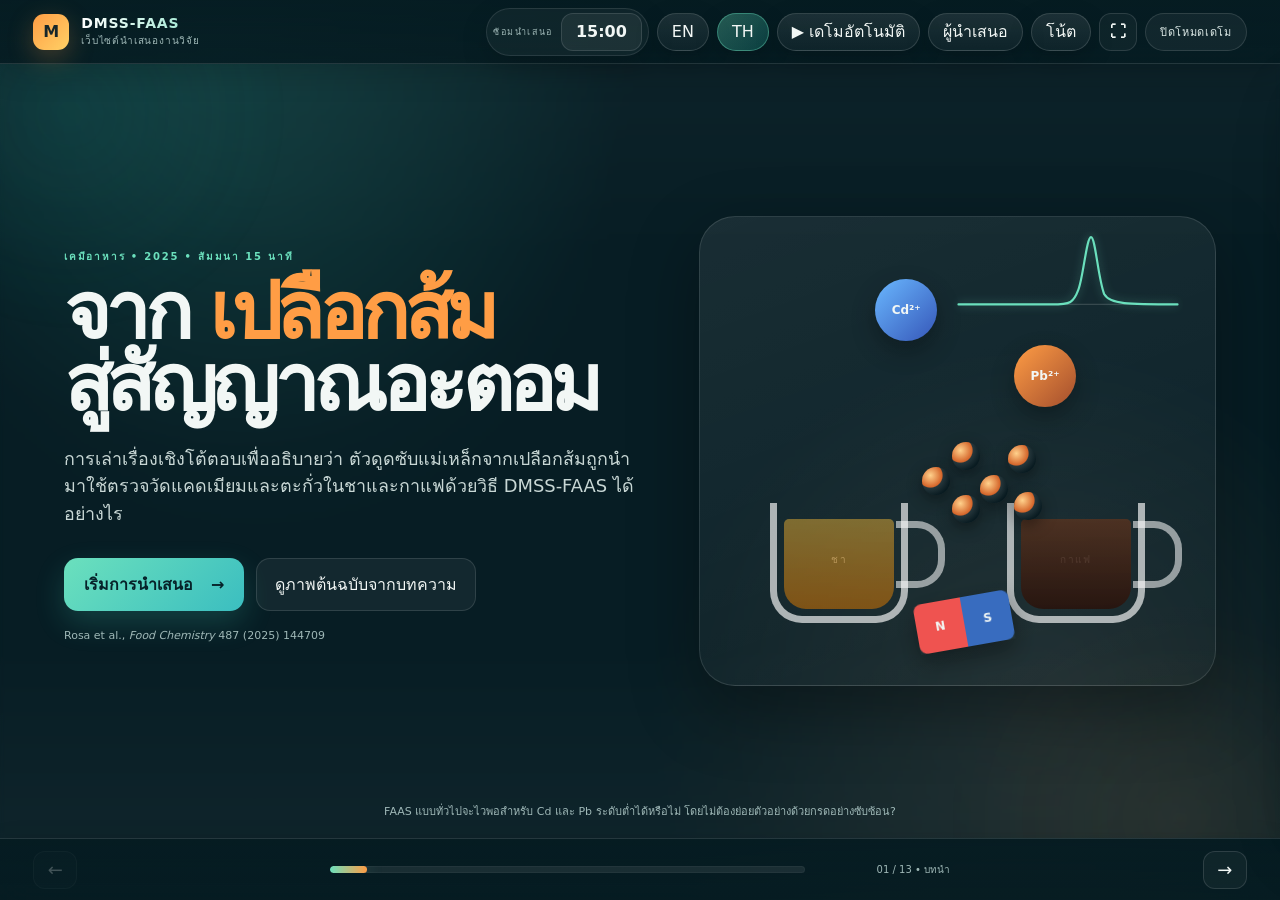
==== index_th.html @ d61e455d "Add files via upload" ====
<!DOCTYPE html>

<html lang="th">
<head>
<meta charset="utf-8"/>
<meta content="width=device-width, initial-scale=1, viewport-fit=cover" name="viewport"/>
<meta content="#071d24" name="theme-color"/>
<meta content="เว็บไซต์นำเสนองานวิจัยแบบ interactive สองภาษา เกี่ยวกับการวิเคราะห์แคดเมียมและตะกั่วในชาและกาแฟด้วย DMSS-FAAS" name="description"/>
<title>DMSS-FAAS เรื่องเล่างานวิจัยแบบ Interactive v1.2.0</title>
<link href="manifest.webmanifest" rel="manifest"/>
<link href="assets/icon.svg" rel="icon" type="image/svg+xml"/>
<link href="styles.css" rel="stylesheet"/>
</head>
<body>
<div aria-live="polite" class="app" id="app">
<header class="topbar">
<div aria-label="เว็บไซต์นำเสนองานวิจัย DMSS-FAAS" class="brand">
<span class="brand-mark">M</span>
<div>
<strong>DMSS-FAAS</strong>
<small>เว็บไซต์นำเสนองานวิจัย</small>
</div>
</div>
<div class="top-actions">
<div class="timer-wrap hero-timer" title="ตัวจับเวลาซ้อมนำเสนอ 15 นาที">
<span class="timer-label" id="timerLabel">REHEARSAL</span>
<button aria-label="Start or pause timer" class="timer" id="timerButton" type="button">15:00</button>
</div>
<div class="control-cluster lang-switch" role="group" aria-label="Language switch">
<a aria-label="Switch to English" class="chip-button" href="index.html" id="langEnLink">EN</a>
<a aria-label="Switch to Thai" class="chip-button is-active" href="index_th.html" id="langThLink">TH</a>
</div>
<div class="control-cluster utility-switch" role="group" aria-label="Presentation utilities">
<button aria-label="Toggle demo mode" class="chip-button" id="autoplayButton" title="Auto-play demo mode (D)" type="button">▶ Demo</button>
<button aria-label="Open presenter mode" class="chip-button" id="presenterButton" title="Presenter mode (P)" type="button">Presenter</button>
<button aria-label="Open quick notes" class="chip-button" id="notesButton" title="Quick notes (N)" type="button">Notes</button>
<button aria-label="Enter fullscreen" class="icon-button" id="fullscreenButton" title="Fullscreen (F)" type="button">⛶</button>
</div>
<div class="demo-indicator" hidden="" id="demoIndicator">Demo mode off</div>
</div>
</header>
<main class="stage" id="stage">
<section class="scene is-active scene-opening" data-notes="เปิดด้วยคำถามง่าย ๆ ว่า ชาและกาแฟที่ดื่มทุกวันอาจมีโลหะหนักในระดับต่ำหรือไม่ จากนั้นบอกว่างานนี้ไม่ได้สร้างเครื่องมือใหม่ทั้งเครื่อง แต่ปรับวิธีเตรียมและนำตัวอย่างเข้าสู่ FAAS ให้มีประสิทธิภาพขึ้น" data-time="40" data-title="บทนำ">
<div class="ambient-orb orb-a"></div><div class="ambient-orb orb-b"></div>
<div class="hero-grid">
<div class="hero-copy reveal">
<span class="eyebrow">เคมีอาหาร • 2025 • สัมมนา 15 นาที</span>
<h1>จาก <em>เปลือกส้ม</em><br/>สู่สัญญาณอะตอม</h1>
<p class="lead">การเล่าเรื่องเชิงโต้ตอบเพื่ออธิบายว่า ตัวดูดซับแม่เหล็กจากเปลือกส้มถูกนำมาใช้ตรวจวัดแคดเมียมและตะกั่วในชาและกาแฟด้วยวิธี DMSS-FAAS ได้อย่างไร</p>
<div class="hero-actions">
<button class="primary-button" data-next="" type="button">เริ่มการนำเสนอ <span>→</span></button>
<button class="ghost-button" data-open="paper" type="button">ดูภาพต้นฉบับจากบทความ</button>
</div>
<p class="source-line">Rosa et al., <i>Food Chemistry</i> 487 (2025) 144709</p>
</div>
<div aria-label="Animated tea, coffee, metal ions and magnetic sorbent illustration" class="hero-visual reveal delay-1">
<div class="cup tea-cup"><span>ชา</span><i></i></div>
<div class="cup coffee-cup"><span>กาแฟ</span><i></i></div>
<div class="metal-ion cd-ion">Cd²⁺</div>
<div class="metal-ion pb-ion">Pb²⁺</div>
<div class="magnetic-cluster">
<span></span><span></span><span></span><span></span><span></span><span></span>
</div>
<div class="magnet-mini"><b>N</b><b>S</b></div>
<svg aria-hidden="true" class="signal-line" viewbox="0 0 420 180">
<path class="signal-base" d="M10 145 C80 145,120 145,180 145 S250 145,410 145"></path>
<path class="signal-peak" d="M10 145 C80 145,120 145,180 145 C215 145,220 142,229 118 C238 94,244 22,252 22 C260 22,265 98,276 126 C286 145,320 145,410 145"></path>
</svg>
</div>
</div>
<div class="opening-question">FAAS แบบทั่วไปจะไวพอสำหรับ Cd และ Pb ระดับต่ำได้หรือไม่ โดยไม่ต้องย่อยตัวอย่างด้วยกรดอย่างซับซ้อน?</div>
</section>
<section class="scene" data-notes="เน้นว่านี่เป็นทั้งงานพัฒนาวิธีและงานพิสูจน์ความใช้ได้ เป้าหมายไม่ใช่แค่ให้เกิดสัญญาณ แต่ต้องวัดได้ต่ำกว่าเกณฑ์ ควบคุมความแม่นยำ ความเที่ยง และผลกระทบจากเมทริกซ์" data-time="55" data-title="เป้าหมาย">
<div class="section-heading">
<span class="section-number">01</span>
<div><span class="eyebrow">RESEARCH เป้าหมาย</span><h2>งานวิจัยนี้ต้องการพิสูจน์อะไร?</h2></div>
</div>
<div class="goal-layout">
<article class="goal-card main-goal reveal">
<div class="card-icon target-icon">◎</div>
<span class="card-kicker">PRIMARY OBJECTIVE</span>
<h3>พัฒนาและตรวจสอบวิธีวิเคราะห์ Cd และ Pb ในชาและกาแฟด้วย FAAS ที่เป็นมิตรต่อสิ่งแวดล้อมมากขึ้น</h3>
<p>ผงเปลือกส้มแม่เหล็ก (M-OPP) ต้องสามารถจับโลหะ แยกด้วยแม่เหล็ก และพา analyte เข้าสู่เปลวไฟ FAAS ได้โดยตรง</p>
</article>
<div class="goal-stack reveal delay-1">
<article class="goal-card compact"><b>1</b><span>สังเคราะห์และยืนยันสมบัติของ M-OPP</span></article>
<article class="goal-card compact"><b>2</b><span>หาสภาวะการสกัดที่เหมาะสม</span></article>
<article class="goal-card compact"><b>3</b><span>สร้างแบบจำลอง kinetics และความจุการดูดซับ</span></article>
<article class="goal-card compact"><b>4</b><span>ตรวจสอบ linearity, LOD, LOQ, precision และ accuracy</span></article>
<article class="goal-card compact"><b>5</b><span>นำวิธีไปใช้กับเครื่องดื่มเชิงพาณิชย์</span></article>
</div>
</div>
<div class="regulatory-strip reveal delay-2">
<div><span>ANALYTICAL TARGET</span><strong>วัดให้ได้ต่ำกว่าเกณฑ์สูงสุดที่ยอมรับได้</strong></div>
<div class="threshold"><span>Cd</span><b>20</b><small>µg L⁻¹</small></div>
<div class="threshold"><span>Pb</span><b>50</b><small>µg L⁻¹</small></div>
</div>
</section>
<section class="scene" data-notes="เปรียบเทียบแก่นของวิธีเดิมและวิธีใหม่ วิธีเดิมมักย่อยตัวอย่าง ใช้กรดและพ่นสารละลายผ่าน nebulizer โดยมีเพียงบางส่วนเข้าสู่ atomizer ส่วน DMSS-FAAS สกัดโลหะบนอนุภาคแล้วนำอนุภาคเข้าสู่เปลวไฟโดยตรง" data-time="75" data-title="วิธีเดิมกับวิธีใหม่">
<div class="section-heading">
<span class="section-number">02</span>
<div><span class="eyebrow">วิธีการ ความแตกต่าง</span><h2>วิธีนี้ต่างจาก FAAS แบบเดิมอย่างไร?</h2></div>
</div>
<div aria-label="Compare methods" class="comparison-switch" role="tablist">
<button class="compare-tab is-selected" data-method="conventional" type="button">FAAS แบบเดิม</button>
<button class="compare-tab" data-method="dmss" type="button">DMSS-FAAS</button>
</div>
<div class="method-comparison reveal">
<article class="method-panel conventional is-visible" data-method-panel="conventional">
<div class="method-title"><span class="method-badge">กระบวนการเดิม</span><h3>ย่อยตัวอย่าง → พ่นฝอย → ทำให้เป็นอะตอม</h3></div>
<div class="conventional-visual">
<div class="acid-bottle">HNO₃</div>
<div class="heat-vessel"><div class="liquid"></div><span>mineralization</span></div>
<div class="arrow-flow">→</div>
<div class="nebulizer"><div class="spray"></div><span>nebulizer</span></div>
<div class="arrow-flow">→</div>
<div class="atomizer-box"><div class="tiny-particles"></div><b>~10%</b><span>reaches atomizer</span></div>
</div>
<div class="method-points"><span>ใช้กรดเข้มข้น / สารออกซิไดซ์</span><span>ใช้เวลาและความร้อน</span><span>ประสิทธิภาพการส่งตัวอย่างต่ำ</span></div>
</article>
<article class="method-panel dmss" data-method-panel="dmss">
<div class="method-title"><span class="method-badge">กระบวนการที่เสนอ</span><h3>จับโลหะ → รวบรวมด้วยแม่เหล็ก → เผาเข้าสู่เปลวไฟโดยตรง</h3></div>
<div class="dmss-mini-flow">
<div class="mini-step"><i class="tube-icon"></i><span>Cd/Pb ถูกจับบน M-OPP</span></div><b>→</b>
<div class="mini-step"><i class="magnet-icon"></i><span>แยกด้วยแม่เหล็ก</span></div><b>→</b>
<div class="mini-step"><i class="probe-icon"></i><span>probe เก็บอนุภาค</span></div><b>→</b>
<div class="mini-step"><i class="flame-icon"></i><span>นำเข้าสู่เปลวไฟโดยตรง</span></div>
</div>
<div class="transport-meter"><span>analyte ที่สกัดได้ถูกส่งเข้าสู่โซน atomization</span><div><i style="width:100%"></i></div><strong>ประสิทธิภาพการส่งผ่านสูง</strong></div>
<div class="method-points positive"><span>ไม่ต้องย่อยด้วยกรดแบบซับซ้อน</span><span>เกิดการ preconcentration</span><span>สัญญาณ transient แรงขึ้น</span></div>
</article>
</div>
<div class="difference-verdict"><b>นวัตกรรมหลัก:</b> ตัว sorbent ไม่ได้เป็นเพียงตัวสกัด แต่กลายเป็นตัวพาตัวอย่างเข้าสู่เปลวไฟด้วย</div>
</section>
<section class="scene" data-notes="สาธิตขั้นตอนตาม รูปที่ 1 ทีละขั้น 30 mL ตัวอย่าง + M-OPP 3 mg เขย่า 25 นาที แยกด้วยแม่เหล็ก 10 วินาที เก็บด้วย probe และนำเข้าเปลวไฟ สัญญาณเป็น transient peak ประมาณ 16 วินาที" data-time="115" data-title="การทดลองจำลอง">
<div class="section-heading">
<span class="section-number">03</span>
<div><span class="eyebrow">INTERACTIVE วิธีการ</span><h2>ทดลองจำลองขั้นตอน DMSS-FAAS</h2></div>
<button class="small-button" id="resetExperiment" type="button">รีเซ็ต</button>
</div>
<div class="experiment-layout">
<div class="experiment-stage reveal">
<div class="lab-bench">
<div class="sample-tube" id="sampleTube">
<div class="tube-liquid"></div>
<div aria-hidden="true" class="particles" id="particles"></div>
<span class="tube-label">ตัวอย่าง 30 mL</span>
</div>
<div class="external-magnet" id="externalMagnet"><b>N</b><b>S</b></div>
<div class="magnetic-probe" id="magneticProbe"><span></span><i></i></div>
<div class="faas-unit">
<div class="burner-flame" id="flame"></div>
<div class="burner"></div>
<div class="beam"></div>
<span>FAAS</span>
</div>
<div class="signal-monitor">
<svg aria-label="Transient absorbance signal" viewbox="0 0 300 130">
<path class="axis" d="M12 110 H288 M22 10 V112"></path>
<path class="experiment-signal" d="M22 105 C80 105 120 105 160 105 C190 105 220 105 280 105" id="experimentSignal"></path>
</svg>
<span id="signalCaption">รอการเติมตัวดูดซับ</span>
</div>
</div>
<div class="experiment-status">
<span id="experimentStep">Step 1 of 5</span>
<strong id="experimentInstruction">Add 3 mg of M-OPP to the sample.</strong>
<div class="experiment-progress"><i id="experimentProgress"></i></div>
</div>
</div>
<aside class="experiment-controls reveal delay-1">
<div class="metal-select">
<button class="metal-button is-active" data-metal="Cd" type="button">Cd <small>pH 7.0</small></button>
<button class="metal-button" data-metal="Pb" type="button">Pb <small>pH 4.0</small></button>
</div>
<ol class="protocol-list">
<li class="is-current"><button data-exp-step="0" type="button"><b>01</b><span>เติม M-OPP 3 mg</span></button></li>
<li><button data-exp-step="1" type="button"><b>02</b><span>เขย่า 25 นาที ที่ 1000 rpm</span></button></li>
<li><button data-exp-step="2" type="button"><b>03</b><span>แยกด้วยแม่เหล็ก 10 วินาที</span></button></li>
<li><button data-exp-step="3" type="button"><b>04</b><span>เก็บด้วย magnetic probe</span></button></li>
<li><button data-exp-step="4" type="button"><b>05</b><span>ใส่เข้าเปลวไฟและอ่าน peak</span></button></li>
</ol>
<button class="primary-button full" id="runExperiment" type="button">Run next step <span>→</span></button>
<button class="text-button" data-open="paper" type="button">เทียบกับรูปที่ 1 ในบทความ</button>
</aside>
</div>
</section>
<section class="scene" data-notes="อธิบายว่าทำไมเชื่อว่าวัสดุ M-OPP ถูกสร้างสำเร็จและเหมาะกับการจับโลหะ FTIR แสดง Fe-O และหมู่ฟังก์ชัน zeta potential เป็นลบเหนือ pH 3 ภาพ TEM/SEM และพื้นที่ผิวสนับสนุนลักษณะทางกายภาพ" data-time="80" data-title="หลักฐานของวัสดุ">
<div class="section-heading">
<span class="section-number">04</span>
<div><span class="eyebrow">วัสดุและหลักฐาน</span><h2>สร้างและยืนยันวัสดุเปลือกส้มแม่เหล็กอย่างไร?</h2></div>
</div>
<div class="sorbent-layout">
<div class="synthesis-flow reveal">
<button class="synthesis-step is-active" data-synthesis="wash" type="button"><i>01</i><b>ล้างและอบแห้ง</b><span>เปลือกส้ม, 60 °C</span></button>
<button class="synthesis-step" data-synthesis="grind" type="button"><i>02</i><b>บดและร่อน</b><span>&lt;106 µm</span></button>
<button class="synthesis-step" data-synthesis="magnetize" type="button"><i>03</i><b>เติม Fe₃O₄</b><span>co-precipitation</span></button>
<button class="synthesis-step" data-synthesis="separate" type="button"><i>04</i><b>กู้คืนด้วยแม่เหล็ก</b><span>ล้าง อบ และร่อน</span></button>
<div class="synthesis-visual state-wash" id="synthesisVisual">
<div class="orange-peel-shape"></div>
<div class="powder-cloud"></div>
<div class="iron-dots"></div>
<div class="synthesis-magnet"><b>N</b><b>S</b></div>
</div>
</div>
<div class="evidence-grid reveal delay-1">
<article class="evidence-card"><span>ทางเคมี</span><b>FTIR</b><p>แถบ Fe–O ใกล้ 580 cm⁻¹ สนับสนุนการมี magnetite และหมู่ carboxyl / hydroxyl เป็นตำแหน่งยึดจับโลหะ</p></article>
<article class="evidence-card"><span>ประจุพื้นผิว</span><b>Zeta potential</b><p>เมื่อ pH สูงกว่า 3 พื้นผิวมีประจุลบ ซึ่งเอื้อต่อการยึดเหนี่ยวกับ Cd²⁺ และ Pb²⁺</p></article>
<article class="evidence-card"><span>สัณฐานวิทยา</span><b>TEM / SEM</b><p>อนุภาคมีการรวมตัว ผิวไม่สม่ำเสมอ และมีความขรุขระมากขึ้น ซึ่งสนับสนุนการเกิดตำแหน่งดูดซับ</p></article>
<article class="evidence-card metrics"><span>ทางกายภาพ</span><div><b>41.637</b><small>m² g⁻¹ surface area</small></div><div><b>27.20 ± 1.63</b><small>µm average particle size</small></div></article>
</div>
</div>
<div class="evidence-actions"><button class="ghost-button" data-open="characterization" type="button">เปิดรูปที่ 2 การยืนยันสมบัติ</button><button class="ghost-button" data-open="microscopy" type="button">เปิดรูปที่ 3 ภาพจุลทรรศน์</button></div>
</section>
<section class="scene" data-notes="เลื่อนค่าตัวแปรเพื่อแสดงว่าแบบจำลอง DOE ทำนาย absorbance สูงขึ้นเมื่อใช้ระดับสูงของตัวแปรในช่วงที่ศึกษา ค่าที่ใช้จริงคือ 30 mL, 3 mg, 25 นาที อธิบายว่านี่เป็นผลภายในขอบเขตแบบ factorial ไม่ใช่การทำนายนอกช่วง" data-time="70" data-title="การหาสภาวะเหมาะสม">
<div class="section-heading">
<span class="section-number">05</span>
<div><span class="eyebrow">การออกแบบการทดลอง</span><h2>ทำไมจึงเลือก 30 mL, 3 mg และ 25 นาที?</h2></div>
</div>
<div class="optimization-layout">
<div class="optimizer reveal">
<div class="optimizer-toolbar">
<label>เมทริกซ์<select id="matrixSelect"><option value="tea">ชา</option><option value="coffee">กาแฟ</option></select></label>
<label>โลหะ<select id="optimizerMetal"><option value="Cd">Cd</option><option value="Pb">Pb</option></select></label>
</div>
<label class="range-row"><span>ปริมาตรตัวอย่าง <b id="volumeValue">30 mL</b></span><input id="volumeRange" max="30" min="5" step="1" type="range" value="30"/></label>
<label class="range-row"><span>มวล M-OPP <b id="massValue">3.0 mg</b></span><input id="massRange" max="3" min="0.5" step="0.1" type="range" value="3"/></label>
<label class="range-row"><span>เวลาในการสัมผัส <b id="timeValue">25 min</b></span><input id="timeRange" max="25" min="3" step="1" type="range" value="25"/></label>
<button class="primary-button full" id="setOptimum" type="button">ตั้งค่าสภาวะเหมาะสม</button>
<p class="model-note">การแสดงผลเชิงแบบจำลองจากสมการ factorial regression ของบทความ ภายในช่วงตัวแปรที่ศึกษา</p>
</div>
<div class="response-card reveal delay-1">
<span>ค่าดูดกลืนที่คาดการณ์</span>
<strong id="predictedAbsorbance">1.290</strong>
<div class="response-gauge"><i id="responseGauge"></i></div>
<div class="optimization-verdict" id="optimizationVerdict">Optimized region reached</div>
<div class="doe-proof"><div><b>2³ factorial</b><span>คัดกรอง volume, time และ mass</span></div><div><b>Doehlert</b><span>ปรับละเอียด volume และ time</span></div><div><b>R² 0.911–0.977</b><span>แบบจำลองถดถอยที่ลดรูปแล้ว</span></div></div>
</div>
</div>
</section>
<section class="scene" data-notes="แยก kinetics กับ isotherm ให้ชัด kinetics บอกความเร็วและรูปแบบการดูดซับ ส่วน qmax คือความจุสูงสุดของวัสดุ ไม่ใช่ความเข้มข้นในเครื่องดื่ม Pb จับได้มากกว่า Cd อย่างชัดเจน" data-time="65" data-title="การดูดซับ">
<div class="section-heading">
<span class="section-number">06</span>
<div><span class="eyebrow">กลไก</span><h2>Cd และ Pb มีพฤติกรรมอย่างไรบน M-OPP?</h2></div>
</div>
<div class="adsorption-toggle"><button class="adsorb-button is-active" data-adsorb="Cd" type="button">แคดเมียม</button><button class="adsorb-button" data-adsorb="Pb" type="button">ตะกั่ว</button></div>
<div class="adsorption-layout">
<div class="adsorption-animation reveal">
<div class="surface-label">พื้นผิว M-OPP: –COO⁻ / –OH</div>
<div class="sorbent-surface"><span></span><span></span><span></span><span></span><span></span><span></span></div>
<div class="adsorb-ions cd-mode" id="adsorbIons"><i>Cd²⁺</i><i>Cd²⁺</i><i>Cd²⁺</i><i>Cd²⁺</i><i>Cd²⁺</i></div>
</div>
<div class="kinetics-card reveal delay-1">
<span>แบบจำลอง kinetics</span><strong id="kineticModel">Avrami fractional-order</strong>
<svg aria-label="Adsorption kinetics curve" viewbox="0 0 420 210"><path class="axis" d="M45 175 H400 M45 20 V175"></path><path class="curve-line" d="M45 175 C70 80 105 48 160 36 C230 24 310 23 390 23" id="kineticCurve"></path><text x="52" y="18">qₜ</text><text x="385" y="198">t</text></svg>
<div><b id="kineticQe">0.18 mg g⁻¹</b><span>ความจุสมดุลจากแบบจำลอง kinetics</span></div>
</div>
<div class="capacity-card reveal delay-2">
<span>แบบจำลอง isotherm</span><strong id="isothermModel">Toth</strong>
<div class="capacity-orbit"><b id="qmaxValue">0.510</b><small>mg g⁻¹ q<sub>max</sub></small></div>
<p id="adsorbInterpretation">Cd showed lower capacity and behavior consistent with heterogeneous adsorption sites.</p>
</div>
</div>
<div class="scientific-warning">ค่า q<sub>e</sub> และ q<sub>max</sub> บอกความสามารถของ sorbent ในการดูดซับ ไม่ใช่ระดับการปนเปื้อนในเครื่องดื่ม</div>
</section>
<section class="scene" data-notes="อธิบายว่าคำว่า sensitivity gain หมายถึงความชันของ calibration curve สูงขึ้น ไม่ใช่ accuracy สูงขึ้น 106 เท่า Pb ได้ผลเด่นที่สุด ขณะที่ coffee gain ต่ำกว่าน้ำและชาเนื่องจากเมทริกซ์ซับซ้อนกว่า" data-time="70" data-title="สมรรถนะ">
<div class="section-heading">
<span class="section-number">07</span>
<div><span class="eyebrow">ผลลัพธ์ + EFFICIENCY</span><h2>สมรรถนะดีขึ้นมากแค่ไหน?</h2></div>
</div>
<div class="performance-layout">
<div class="sensitivity-card reveal">
<div class="card-header"><div><span>การเพิ่มขึ้นของความไว</span><h3>ความชันของ calibration เทียบกับ FAAS แบบเดิม</h3></div><div class="mini-toggle"><button class="gain-button is-active" data-gain="Cd" type="button">Cd</button><button class="gain-button" data-gain="Pb" type="button">Pb</button></div></div>
<div aria-label="Sensitivity gain bar chart" class="bar-chart" id="gainChart"></div>
<p><b>ข้อสำคัญ:</b> ค่าเพิ่มขึ้น 106.66× หมายถึงความชันของกราฟ calibration มากขึ้น ไม่ได้หมายถึง accuracy ดีขึ้น 106.66 เท่า</p>
</div>
<div class="efficiency-grid reveal delay-1">
<article><span class="eff-icon">◷</span><b>25 min</b><small>การสกัดแบบ d-SPE</small></article>
<article><span class="eff-icon">⌁</span><b>~16 s</b><small>การอ่านสัญญาณ transient ของ FAAS</small></article>
<article><span class="eff-icon">♻</span><b>Low reagent burden</b><small>หลีกเลี่ยงการใช้กรดปริมาณมาก</small></article>
<article><span class="eff-icon">◉</span><b>3 mg</b><small>M-OPP ต่อการวิเคราะห์หนึ่งครั้ง</small></article>
</div>
</div>
<div class="performance-verdict"><span>ภาพรวม</span><strong>มีประสิทธิภาพสูงตามวัตถุประสงค์</strong><small>ภายในเมทริกซ์และสภาวะห้องปฏิบัติการที่ศึกษา</small></div>
</section>
<section class="scene" data-notes="ตอบคำถามความน่าเชื่อถือเป็นชั้นหลักฐาน ไม่ใช่บอกแค่ว่า r สูง มีหลักฐานวัสดุ สถิติ วิธีวิเคราะห์ และตัวอย่างจริง แต่ความพร้อมใช้เป็นมาตรฐานยังปานกลาง เพราะยังทำในห้องเดียวและ probe ใส่ด้วยมือ" data-time="90" data-title="ความน่าเชื่อถือ">
<div class="section-heading">
<span class="section-number">08</span>
<div><span class="eyebrow">VALIDATION + ความน่าเชื่อถือ</span><h2>ผลลัพธ์น่าเชื่อถือมากน้อยแค่ไหน และพิสูจน์อย่างไร?</h2></div>
</div>
<div class="reliability-layout">
<div class="validation-dashboard reveal">
<article><span>Linearity</span><b>r = 0.991–0.999</b><i class="status good">PASS</i></article>
<article><span>Cd LOD</span><b>3.24–6.49 µg L⁻¹</b><i class="status good">ต่ำกว่า MRL</i></article>
<article><span>Pb LOD</span><b>1.56–5.99 µg L⁻¹</b><i class="status good">BELOW MRL</i></article>
<article><span>LOQ</span><b>5–10 µg L⁻¹</b><i class="status good">เหมาะกับเป้าหมาย</i></article>
<article><span>Precision</span><b>RSD &lt; 20%</b><i class="status good">ยอมรับได้</i></article>
<article><span>Blank SD</span><b>&lt; 0.005</b><i class="status good">สัญญาณรบกวนต่ำ</i></article>
</div>
<div class="evidence-ladder reveal delay-1">
<h3>ชั้นของหลักฐาน</h3>
<ol>
<li><b>หลักฐานด้านวัสดุ</b><span>FTIR, TGA/DTG, zeta potential, TEM/SEM และพื้นที่ผิว</span></li>
<li><b>หลักฐานด้านสถิติ</b><span>DOE, ANOVA, สมมติฐานของ residual และเกณฑ์เลือกแบบจำลอง</span></li>
<li><b>หลักฐานด้านการวิเคราะห์</b><span>matrix-matched calibration, LOD/LOQ, RSD, RE และ blank</span></li>
<li><b>หลักฐานจากการใช้งานจริง</b><span>ตัวอย่างชาและกาแฟเชิงพาณิชย์ พร้อมข้อมูลดิบเสริม</span></li>
</ol>
</div>
<div class="credibility-card reveal delay-2">
<span>ข้อวิจารณ์เชิงวิชาการ</span>
<div class="credibility-ring"><b>แข็งแรง</b><small>หลักฐานภายในห้องปฏิบัติการ</small></div>
<p>ผลลัพธ์เชื่อถือได้สำหรับวิธี เมทริกซ์ และห้องปฏิบัติการที่ทดสอบ แต่ยังไม่อาจสรุปว่าเป็นวิธีมาตรฐานสากลได้</p>
<div class="limits-mini"><span>ยังใส่ probe ด้วยมือ</span><span>ทำในงานวิจัยเพียงแห่งเดียว</span><span>ยังไม่มีการยืนยันหลายห้องปฏิบัติการ</span><span>ยังไม่มี CRM / การยืนยันอิสระที่ชัดเจน</span></div>
</div>
</div>
</section>
<section class="scene" data-notes="แยก detected กับ quantified Cd ไม่พบเหนือ LOD ส่วน Pb พบเหนือ LOD 8 ตัวอย่าง และวัดเชิงปริมาณได้ 5 ตัวอย่าง ทุกค่าต่ำกว่า 50 ไมโครกรัมต่อลิตร ย้ำว่า not detected ไม่เท่ากับศูนย์" data-time="70" data-title="ตัวอย่างจริง">
<div class="section-heading">
<span class="section-number">09</span>
<div><span class="eyebrow">ผลการทดสอบตัวอย่างจริง</span><h2>เกิดอะไรขึ้นเมื่อทดสอบกับตัวอย่างชาและกาแฟจริง?</h2></div>
</div>
<div class="sample-summary reveal">
<article><span>Cd</span><b>ไม่ตรวจพบ</b><small>ในการวิเคราะห์ตัวอย่างจริงที่รายงาน</small></article>
<article><span>Pb</span><b>ตรวจพบใน 8 ตัวอย่าง</b><small>ตัวอย่างที่สูงกว่า LOD</small></article>
<article><span>Pb</span><b>วัดเชิงปริมาณได้ 5 ตัวอย่าง</b><small>ตัวอย่างที่สูงกว่า LOQ</small></article>
<article><span>เทียบกับความปลอดภัย</span><b>ทุกค่าต่ำกว่า 50</b><small>µg L⁻¹ ซึ่งต่ำกว่า Pb MRL</small></article>
</div>
<div class="real-results-layout">
<div class="real-sample-chart reveal" id="realSampleChart"></div>
<div class="sample-inspector reveal delay-1">
<span>เลือกตัวอย่างที่วัดเชิงปริมาณได้</span>
<div class="sample-buttons" id="sampleButtons"></div>
<div class="selected-sample"><span id="selectedSampleType">Mint tea</span><strong id="selectedSampleValue">10.67</strong><small>µg L⁻¹ Pb</small><div class="mrl-line"><i id="sampleMrlFill"></i><b>MRL 50</b></div></div>
<p><b>“ไม่ตรวจพบ”</b> หมายถึงต่ำกว่าขีดจำกัดการตรวจพบของวิธี ไม่ได้แปลว่าเป็นศูนย์อย่างแท้จริง</p>
</div>
</div>
</section>
<section class="scene" data-notes="กำหนดขอบเขตให้ชัด งานนี้ใช้ชาหลายชนิดและกาแฟเชิงพาณิชย์จากตลาดท้องถิ่น เตรียมแบบชงน้ำร้อน ไม่ได้ครอบคลุมทุกประเทศ ทุกแบรนด์ หรือทุกชนิดอาหาร และมีความไม่สอดคล้องของจำนวนตัวอย่างกับช่วง Pb ระหว่างส่วนต่าง ๆ ของบทความ" data-time="60" data-title="ขอบเขตการทดลอง">
<div class="section-heading">
<span class="section-number">10</span>
<div><span class="eyebrow">ขอบเขตการทดลอง</span><h2>งานนี้ทดสอบอะไร และไม่ได้ทดสอบอะไร?</h2></div>
</div>
<div class="scope-layout">
<div class="scope-in reveal">
<h3>สิ่งที่อยู่ในงานวิจัย</h3>
<div class="matrix-chips"><span>Chamomile</span><span>Mate</span><span>Black tea</span><span>Fennel</span><span>Mint</span><span>Green tea</span><span>Hibiscus</span><span>Coffee</span></div>
<div class="prep-grid"><article><b>Tea</b><span>1 g / 200 mL water<br/>100 °C, 10 min, filtration</span></article><article><b>Coffee</b><span>10 g / 200 mL water<br/>100 °C, 10 min, filtration</span></article><article><b>Cd</b><span>pH 7.0</span></article><article><b>Pb</b><span>pH 4.0</span></article></div>
</div>
<div class="scope-out reveal delay-1">
<h3>สิ่งที่อยู่นอกหลักฐาน</h3>
<ul><li>ไม่ใช่การสำรวจการปนเปื้อนชาและกาแฟทั่วโลก</li><li>ยังไม่ผ่านการตรวจสอบข้ามหลายห้องปฏิบัติการหรือหลายเครื่องมือ</li><li>ยังไม่สามารถถ่ายโอนไปใช้กับทุก food matrix ได้โดยอัตโนมัติ</li><li>การใช้งาน probe ด้วยมืออาจทำให้ขึ้นกับผู้ปฏิบัติ</li></ul>
<div class="reporting-note"><b>ข้อควรระวังในการรายงาน</b><span>บทความระบุว่าซื้อชา 33 ตัวอย่างและกาแฟ 10 ตัวอย่าง แต่ในผลการทดลองรายงานว่ามีการวิเคราะห์ตัวอย่างจริง 33 ตัวอย่าง และช่วงค่าของ Pb ก็ยังไม่สอดคล้องกันระหว่าง abstract / conclusion กับ Table 4</span></div>
</div>
</div>
</section>
<section class="scene" data-notes="สรุปเป็นคำตอบสมดุล วิธีนี้มีความไวและเป็นมิตรขึ้น เหมาะกับการตรวจติดตามในเงื่อนไขที่ศึกษา แต่ยังไม่ควรเรียกว่าเป็นวิธีมาตรฐานสากล จบด้วยข้อเสนอให้ทำ automation, inter-lab validation และ independent confirmation" data-time="50" data-title="สรุปผล">
<div class="conclusion-grid">
<div class="conclusion-copy reveal">
<span class="eyebrow">ข้อสรุปสุดท้าย</span>
<h2>เป็นวิธีที่มีศักยภาพและเหมาะกับวัตถุประสงค์ แต่ยังไม่ใช่มาตรฐานสากล</h2>
<div class="answer-grid">
<article><span>เป้าหมาย</span><p>พัฒนาวิธี FAAS ที่ไวและเป็นมิตรต่อสิ่งแวดล้อมมากขึ้นสำหรับ Cd และ Pb ในชาและกาแฟ</p></article>
<article><span>วิธีการ</span><p>M-OPP จับโลหะ และ magnetic probe นำ sorbent เข้าสู่เปลวไฟโดยตรง</p></article>
<article><span>ความแตกต่าง</span><p>หลีกเลี่ยงการย่อยตัวอย่างที่ซับซ้อน และช่วยเพิ่มการส่งผ่าน analyte พร้อม preconcentration</p></article>
<article><span>ผลลัพธ์</span><p>LOQ ต่ำกว่าเกณฑ์กำกับดูแล ความไวเพิ่มขึ้นได้ถึง 106.66× และ Pb ที่วัดได้ยังต่ำกว่า MRL</p></article>
<article><span>ความน่าเชื่อถือ</span><p>มีหลักฐานด้านวัสดุ สถิติ การวิเคราะห์ และตัวอย่างจริงที่แข็งแรงภายในห้องปฏิบัติการเดียว</p></article>
<article><span>สิ่งที่ควรพิสูจน์ต่อ</span><p>ควรพัฒนา automation การยืนยันข้ามหลายห้องปฏิบัติการ และการยืนยันด้วย reference อิสระ</p></article>
</div>
</div>
<div class="verdict-visual reveal delay-1">
<div class="cycle-graphic">
<span class="cycle-item c1">Waste-derived<br/>M-OPP</span><span class="cycle-arrow a1">→</span>
<span class="cycle-item c2">Capture<br/>Cd / Pb</span><span class="cycle-arrow a2">→</span>
<span class="cycle-item c3">Direct<br/>FAAS signal</span><span class="cycle-arrow a3">→</span>
<span class="cycle-item c4">Food-safety<br/>monitoring</span>
<div class="cycle-core">DMSS<br/><b>FAAS</b></div>
</div>
<blockquote>“The strongest claim is not the lowest LOD ever; it is a practical balance of sensitivity, simplicity, cost and greener preparation.”</blockquote>
</div>
</div>
<button class="primary-button conclusion-next" data-next="" type="button">เปิดหน้าหลักฐานสำหรับถาม-ตอบ <span>→</span></button>
</section>
<section class="scene scene-qa" data-notes="หน้านี้ใช้ตอบคำถามหลังจบ ไม่รวมในเวลา 15 นาที กดหัวข้อเพื่อเปิดคำตอบสั้น ๆ และสามารถเปิดภาพต้นฉบับจากบทความได้" data-time="0" data-title="ถาม-ตอบ">
<div class="section-heading">
<span class="section-number">Q&amp;A</span>
<div><span class="eyebrow">หลักฐานสำรอง</span><h2>คำถามที่ผู้ฟังอาจถาม</h2></div>
</div>
<div class="qa-grid">
<details open=""><summary>ทำไมต้องใช้ 25 นาที ทั้งที่ adsorption อาจถึงสมดุลได้เร็วกว่านั้น?</summary><p>การศึกษา kinetics อธิบายการดูดซับในสารละลายมาตรฐานที่เรียบง่าย แต่การหาสภาวะเหมาะสมเชิงวิเคราะห์จริงพิจารณา matrix, volume, sorbent mass, signal และ reproducibility ร่วมกัน จึงเลือก 25 นาทีเป็นสภาวะทำงานที่เหมาะสม</p></details>
<details><summary>ทำไม Cd และ Pb จึงใช้ค่า pH ต่างกัน?</summary><p>การดูดซับขึ้นกับประจุพื้นผิวและสปีชีส์ของโลหะ โดยการทดลองคัดกรอง pH ให้การตอบสนองทางวิเคราะห์สูงสุดที่ pH 7 สำหรับ Cd และ pH 4 สำหรับ Pb ภายในช่วงที่ศึกษา</p></details>
<details><summary>ค่า 106.66× แปลว่าผลแม่นยำขึ้น 106.66 เท่าหรือไม่?</summary><p>ไม่ใช่ ค่านี้เป็นการเพิ่มขึ้นของ sensitivity ตามความชันของ calibration ส่วน accuracy และ precision ประเมินแยกด้วย relative error และ RSD</p></details>
<details><summary>ทำไมต้องใช้ matrix-matched calibration?</summary><p>น้ำ ชา และกาแฟให้พฤติกรรม calibration ต่างกันอย่างชัดเจน ดังนั้น matrix-matched calibration ช่วยลด bias จากองค์ประกอบของเครื่องดื่ม</p></details>
<details><summary>ข้อจำกัดเชิงปฏิบัติที่สำคัญที่สุดคืออะไร?</summary><p>การใส่ probe ด้วยมืออาจกระทบตำแหน่ง เวลา และการส่งผ่านอนุภาค ดังนั้น automation คือก้าวถัดไปที่ชัดเจนที่สุดเพื่อเพิ่ม reproducibility และการใช้งานประจำ</p></details>
<details><summary>วิธีนี้เรียกได้หรือยังว่าเป็นวิธีมาตรฐาน?</summary><p>ยังไม่ได้ แม้จะมีการตรวจสอบภายในห้องปฏิบัติการเดียวที่แข็งแรง แต่การจะเป็นมาตรฐานกว้างขวางต้องมีการศึกษาข้ามหลายห้องปฏิบัติการ การยืนยันอิสระ และระบบ automation ที่มั่นคง</p></details>
</div>
<div class="reference-footer">
<div><b>เอกสารอ้างอิงหลัก</b><span>Rosa, T. A. R. และคณะ (2025). Food Chemistry, 487, 144709.</span></div>
<div class="reference-actions"><button class="ghost-button" data-open="paper" type="button">Fig. 1</button><button class="ghost-button" data-open="characterization" type="button">รูปที่ 2</button><button class="ghost-button" data-open="microscopy" type="button">รูปที่ 3</button></div>
</div>
</section>
</main>
<footer class="controls">
<button aria-label="Previous scene" class="nav-button" id="prevButton" type="button">←</button>
<div class="scene-status">
<div class="progress-track"><i id="progressBar"></i></div>
<span id="sceneLabel">01 / 12 • บทนำ</span>
</div>
<button aria-label="Next scene" class="nav-button" id="nextButton" type="button">→</button>
</footer>
<aside aria-hidden="true" class="notes-panel" id="notesPanel">
<div class="notes-header"><div><span id="notesPanelLabel">QUICK NOTES</span><strong id="notesTitle">บทนำ</strong></div><button aria-label="Close notes" id="closeNotes" type="button">×</button></div>
<p id="notesText"></p>
<div class="notes-meta"><span id="sceneTimeLabel">Suggested scene time</span><b id="sceneTime">0:45</b></div>
<div class="keyboard-help"><b id="keyboardHelpLabel">Keyboard</b><span id="kbNav">← → / Space: navigate</span><span id="kbNotes">N: notes</span><span id="kbFull">F: fullscreen</span><span id="kbReset">R: reset timer</span><span id="kbDemo">D: demo mode</span><span id="kbPresenter">P: presenter mode</span></div>
</aside>
<aside aria-hidden="true" class="presenter-panel" id="presenterPanel">
<div class="presenter-header">
<div>
<span id="presenterEyebrow">PRESENTER MODE</span>
<strong id="presenterCurrentTitle">บทนำ</strong>
<small id="presenterCurrentIndex">Scene 1 of 12</small>
</div>
<div class="presenter-header-actions">
<button class="chip-button" id="presenterAutoplayButton" type="button">▶ Demo</button>
<button class="icon-button" id="closePresenter" type="button">×</button>
</div>
</div>
<div class="presenter-grid">
<section class="presenter-card spotlight-card">
<span id="presenterCurrentLabel">ฉากปัจจุบัน</span>
<h3 id="presenterAudienceTitle">บทนำ</h3>
<p id="presenterNotesText">Presenter notes will appear here.</p>
<div class="presenter-inline-stats">
<div><small id="presenterSuggestedLabel">Suggested time</small><b id="presenterSceneTime">0:40</b></div>
<div><small id="presenterCountdownLabel">Auto next in</small><b id="presenterCountdown">—</b></div>
<div><small id="presenterTimerLabel">Rehearsal timer</small><b id="presenterTimer">15:00</b></div>
</div>
<div class="presenter-inline-actions">
<button class="small-button" id="presenterPrev" type="button">← Prev</button>
<button class="small-button" id="presenterNext" type="button">Next →</button>
<button class="small-button" id="presenterRestartDemo" type="button">Restart demo</button>
</div>
</section>
<section class="presenter-card next-scene-card">
<span id="presenterNextLabel">Up next</span>
<h3 id="presenterNextTitle">เป้าหมาย</h3>
<p id="presenterNextHint">Prepare the transition to the next scene.</p>
<div class="presenter-mini-timeline" id="presenterMiniTimeline"></div>
</section>
<section class="presenter-card scene-list-card">
<div class="scene-list-head"><span id="sceneListLabel">Scene list</span><small id="sceneListHint">Jump directly to any scene</small></div>
<div class="presenter-scene-list" id="presenterSceneList"></div>
</section>
</div>
</aside>
<dialog class="source-dialog" id="sourceDialog">
<button aria-label="Close source figure" class="dialog-close" type="button">×</button>
<div class="dialog-copy"><span id="dialogEyebrow">SOURCE FIGURE</span><h3 id="dialogTitle">DMSS-FAAS workflow</h3><p id="dialogDescription">Figure reproduced from the uploaded research paper for classroom seminar use.</p></div>
<img alt="Source figure from the research paper" id="dialogImage" src="assets/workflow-paper.webp"/>
</dialog>
<div class="install-toast" hidden="" id="installToast"><span>This presentation can be installed and used offline.</span><button id="installButton" type="button">Install</button><button id="dismissInstall" type="button">×</button></div>
</div>
<script src="app.js"></script>
</body>
</html>
---- styles.css ----
:root{
  --bg:#071d24;--bg2:#0a2a31;--panel:#0e343c;--panel2:#123f48;--text:#f2f7f5;--muted:#9fb8b7;
  --mint:#6be0bd;--teal:#1fb4a6;--orange:#ff9d45;--gold:#ffd166;--red:#ff6b6b;--blue:#6ab8ff;
  --line:rgba(255,255,255,.12);--shadow:0 24px 70px rgba(0,0,0,.32);--radius:24px;
  --topbar-h:64px;--controls-h:62px;--vh:1vh;
}
*{box-sizing:border-box}html{margin:0;height:100%;overflow:hidden;-webkit-text-size-adjust:100%}body{margin:0;height:100%;overflow:hidden;background:var(--bg);color:var(--text);font-family:Inter,ui-sans-serif,system-ui,-apple-system,BlinkMacSystemFont,"Segoe UI",sans-serif;width:100%;min-width:320px}button,input,select{font:inherit;min-width:0}button{color:inherit}img,svg,canvas{max-width:100%;height:auto}.app{height:100%;min-height:calc(var(--vh,1vh)*100);display:grid;grid-template-rows:var(--topbar-h) 1fr var(--controls-h);background:radial-gradient(circle at 18% 5%,rgba(31,180,166,.14),transparent 30%),radial-gradient(circle at 80% 80%,rgba(255,157,69,.08),transparent 30%),var(--bg)}
.topbar,.controls{position:relative;z-index:30;display:flex;align-items:center;justify-content:space-between;gap:10px;padding:8px clamp(16px,2.6vw,44px);border-color:var(--line);background:rgba(5,24,30,.88);backdrop-filter:blur(18px)}.topbar{min-height:var(--topbar-h);border-bottom:1px solid var(--line)}.controls{min-height:var(--controls-h);border-top:1px solid var(--line)}
.brand{display:flex;align-items:center;gap:12px}.brand-mark{display:grid;place-items:center;width:36px;height:36px;border-radius:11px;background:linear-gradient(135deg,var(--orange),var(--gold));color:#17272a;font-weight:900;box-shadow:0 8px 26px rgba(255,157,69,.25)}.brand strong{display:block;letter-spacing:.06em;font-size:13px}.brand small{display:block;color:var(--muted);font-size:10px;margin-top:2px}.top-actions{display:flex;align-items:center;gap:8px;flex-wrap:wrap;justify-content:flex-end}.icon-button,.timer{border:1px solid var(--line);background:rgba(255,255,255,.04);height:38px;border-radius:12px;cursor:pointer}.icon-button{width:38px;font-weight:700}.icon-button:hover,.timer:hover{background:rgba(255,255,255,.09)}.timer-wrap{display:flex;align-items:center;gap:8px}.timer-label{font-size:9px;letter-spacing:.16em;color:var(--muted)}.timer{min-width:74px;padding:0 14px;font-variant-numeric:tabular-nums;font-weight:800}.timer.is-running{border-color:rgba(107,224,189,.5);color:var(--mint)}.timer.is-over{color:var(--red);border-color:rgba(255,107,107,.55)}
.stage{position:relative;overflow:hidden;min-height:0}.scene{position:absolute;inset:0;width:100%;padding:clamp(24px,3.2vw,54px) clamp(26px,5vw,84px);opacity:0;visibility:hidden;transform:translateX(35px) scale(.99);transition:opacity .42s ease,transform .42s ease,visibility .42s;overflow:hidden}.scene.is-active{opacity:1;visibility:visible;transform:none;z-index:2}.scene.is-leaving{transform:translateX(-35px) scale(.99)}
.section-heading{display:flex;align-items:flex-start;gap:18px;margin-bottom:clamp(18px,2vw,32px)}.section-number{display:grid;place-items:center;min-width:50px;height:50px;border:1px solid rgba(107,224,189,.38);border-radius:16px;color:var(--mint);font-weight:900;font-size:14px}.eyebrow{display:block;color:var(--mint);letter-spacing:.18em;font-size:10px;font-weight:800;margin-bottom:8px}.section-heading h2,.conclusion-copy h2{margin:0;font-size:clamp(28px,3.1vw,52px);line-height:1.02;letter-spacing:-.045em;max-width:1000px}.small-button{margin-left:auto;border:1px solid var(--line);background:rgba(255,255,255,.04);padding:9px 14px;border-radius:11px;cursor:pointer}.small-button:hover{background:rgba(255,255,255,.1)}
.reveal{animation:reveal .6s .05s both}.delay-1{animation-delay:.16s}.delay-2{animation-delay:.27s}@keyframes reveal{from{opacity:0;transform:translateY(14px)}to{opacity:1;transform:none}}
.primary-button,.ghost-button,.text-button{border:0;cursor:pointer;max-width:100%}.primary-button{display:inline-flex;align-items:center;justify-content:center;gap:18px;background:linear-gradient(135deg,var(--mint),#3bbec0);color:#062229;font-weight:900;padding:14px 20px;border-radius:14px;box-shadow:0 12px 30px rgba(66,208,184,.2)}.primary-button:hover{transform:translateY(-1px);filter:brightness(1.05)}.primary-button.full{width:100%}.ghost-button{background:rgba(255,255,255,.05);border:1px solid var(--line);padding:13px 18px;border-radius:14px}.ghost-button:hover{background:rgba(255,255,255,.1)}.text-button{background:none;color:var(--mint);padding:8px;text-decoration:underline;text-underline-offset:4px}
.scene-opening{display:grid;place-items:center}.ambient-orb{position:absolute;border-radius:50%;filter:blur(2px);opacity:.55}.orb-a{width:460px;height:460px;background:radial-gradient(circle,rgba(31,180,166,.18),transparent 68%);left:-160px;top:-180px}.orb-b{width:520px;height:520px;background:radial-gradient(circle,rgba(255,157,69,.12),transparent 65%);right:-160px;bottom:-240px}.hero-grid{width:min(1340px,100%);display:grid;grid-template-columns:1.05fr .95fr;gap:clamp(30px,5vw,80px);align-items:center}.hero-copy h1{font-size:clamp(48px,6.2vw,98px);line-height:.91;letter-spacing:-.07em;margin:12px 0 24px}.hero-copy h1 em{font-style:normal;color:var(--orange)}.lead{color:#c8d7d5;font-size:clamp(16px,1.4vw,22px);line-height:1.55;max-width:720px}.hero-actions{display:flex;gap:12px;flex-wrap:wrap;margin-top:30px}.source-line{font-size:11px;color:var(--muted);margin-top:18px}.hero-visual{position:relative;min-height:470px;border:1px solid var(--line);border-radius:36px;background:linear-gradient(160deg,rgba(255,255,255,.075),rgba(255,255,255,.018));box-shadow:var(--shadow);overflow:hidden}.cup{position:absolute;bottom:62px;width:138px;height:120px;border:7px solid rgba(255,255,255,.65);border-top:0;border-radius:0 0 32px 32px;display:grid;place-items:center;font-size:10px;letter-spacing:.15em;color:rgba(255,255,255,.72)}.cup:after{content:"";position:absolute;right:-44px;top:18px;width:42px;height:53px;border:7px solid rgba(255,255,255,.55);border-left:0;border-radius:0 28px 28px 0}.cup i{position:absolute;inset:7px;top:16px;border-radius:5px 5px 22px 22px}.tea-cup{left:70px}.tea-cup i{background:linear-gradient(rgba(212,163,52,.55),rgba(152,93,16,.8))}.coffee-cup{right:70px}.coffee-cup i{background:linear-gradient(rgba(89,51,31,.8),rgba(40,21,15,.96))}.metal-ion{position:absolute;width:62px;height:62px;border-radius:50%;display:grid;place-items:center;font-size:12px;font-weight:900;box-shadow:0 10px 24px rgba(0,0,0,.3);animation:float 3s ease-in-out infinite}.cd-ion{left:34%;top:62px;background:linear-gradient(135deg,var(--blue),#3556b8)}.pb-ion{right:27%;top:128px;background:linear-gradient(135deg,var(--orange),#a34e2d);animation-delay:-1.3s}@keyframes float{50%{transform:translateY(-12px)}}.magnetic-cluster{position:absolute;left:43%;top:210px;width:130px;height:100px}.magnetic-cluster span{position:absolute;width:28px;height:28px;border-radius:50%;background:radial-gradient(circle at 30% 30%,#ffd18c,#d5662b 42%,#25363b 46%,#091b21 75%);box-shadow:0 5px 15px rgba(0,0,0,.4)}.magnetic-cluster span:nth-child(1){left:0;top:40px}.magnetic-cluster span:nth-child(2){left:30px;top:15px}.magnetic-cluster span:nth-child(3){left:58px;top:48px}.magnetic-cluster span:nth-child(4){left:86px;top:18px}.magnetic-cluster span:nth-child(5){left:30px;top:68px}.magnetic-cluster span:nth-child(6){left:92px;top:65px}.magnet-mini{position:absolute;left:42%;bottom:38px;display:flex;transform:rotate(-10deg);box-shadow:0 10px 25px rgba(0,0,0,.35)}.magnet-mini b{display:grid;place-items:center;width:48px;height:50px;font-size:12px}.magnet-mini b:first-child{background:#ef5350;border-radius:8px 0 0 8px}.magnet-mini b:last-child{background:#386cbf;border-radius:0 8px 8px 0}.signal-line{position:absolute;right:32px;top:8px;width:230px}.signal-base{stroke:rgba(255,255,255,.15);fill:none;stroke-width:2}.signal-peak{stroke:var(--mint);fill:none;stroke-width:4;stroke-linecap:round;filter:drop-shadow(0 0 9px rgba(107,224,189,.4));stroke-dasharray:600;stroke-dashoffset:600;animation:draw 2.3s 1s forwards}@keyframes draw{to{stroke-dashoffset:0}}.opening-question{position:absolute;bottom:18px;left:50%;transform:translateX(-50%);font-size:11px;color:var(--muted);text-align:center;width:90%}
.goal-layout{display:grid;grid-template-columns:1.05fr .95fr;gap:22px;max-width:1280px}.goal-card{border:1px solid var(--line);background:linear-gradient(145deg,rgba(255,255,255,.065),rgba(255,255,255,.02));border-radius:var(--radius);box-shadow:0 14px 45px rgba(0,0,0,.13)}.main-goal{padding:34px;min-height:310px}.card-icon{width:58px;height:58px;border-radius:18px;display:grid;place-items:center;background:rgba(107,224,189,.12);color:var(--mint);font-size:35px}.card-kicker{display:block;margin:25px 0 10px;color:var(--mint);font-size:10px;letter-spacing:.16em;font-weight:800}.main-goal h3{font-size:clamp(24px,2.2vw,38px);line-height:1.12;margin:0 0 16px;letter-spacing:-.035em}.main-goal p{color:#bdd0cd;line-height:1.55;font-size:15px}.goal-stack{display:grid;gap:10px}.goal-card.compact{padding:15px 18px;display:flex;align-items:center;gap:15px}.goal-card.compact b{width:31px;height:31px;border-radius:10px;background:rgba(255,157,69,.12);display:grid;place-items:center;color:var(--orange)}.goal-card.compact span{font-size:14px}.regulatory-strip{margin-top:22px;max-width:1280px;border-radius:20px;padding:18px 24px;background:linear-gradient(90deg,rgba(107,224,189,.12),rgba(255,157,69,.09));border:1px solid var(--line);display:grid;grid-template-columns:1fr auto auto;gap:24px;align-items:center}.regulatory-strip>div:first-child span{font-size:9px;letter-spacing:.16em;color:var(--muted);display:block}.regulatory-strip>div:first-child strong{font-size:17px}.threshold{display:grid;grid-template-columns:auto auto;column-gap:8px;align-items:center}.threshold span{font-weight:900}.threshold b{font-size:32px;color:var(--gold)}.threshold small{grid-column:2;color:var(--muted)}
.comparison-switch{display:inline-flex;flex-wrap:wrap;max-width:100%;padding:4px;background:rgba(255,255,255,.05);border:1px solid var(--line);border-radius:14px;margin-bottom:18px}.compare-tab{border:0;background:transparent;padding:10px 18px;border-radius:10px;cursor:pointer;color:var(--muted);font-weight:800}.compare-tab.is-selected{background:var(--text);color:#08252c}.method-comparison{position:relative;max-width:1320px;height:390px}.method-panel{position:absolute;inset:0;overflow:auto;border-radius:28px;border:1px solid var(--line);background:linear-gradient(150deg,rgba(255,255,255,.065),rgba(255,255,255,.015));padding:28px;opacity:0;transform:scale(.98);pointer-events:none;transition:.35s}.method-panel.is-visible{opacity:1;transform:none;pointer-events:auto}.method-title{display:flex;align-items:center;gap:16px}.method-title h3{font-size:28px;margin:0}.method-badge{font-size:9px;letter-spacing:.15em;font-weight:900;color:var(--orange);border:1px solid rgba(255,157,69,.35);padding:7px 9px;border-radius:8px}.conventional-visual{display:flex;align-items:center;justify-content:center;gap:30px;height:210px}.acid-bottle{width:70px;height:100px;border-radius:8px 8px 18px 18px;background:linear-gradient(#f4f6f2 65%,#e9d54f 66%);color:#183037;display:grid;place-items:center;font-weight:900;box-shadow:0 12px 20px rgba(0,0,0,.2)}.acid-bottle:before{content:"";position:absolute}.heat-vessel{position:relative;width:110px;height:125px;border:4px solid rgba(255,255,255,.7);border-top:0;border-radius:0 0 28px 28px}.heat-vessel .liquid{position:absolute;left:5px;right:5px;bottom:5px;height:64%;border-radius:0 0 20px 20px;background:rgba(255,194,80,.45)}.heat-vessel:after{content:"♨";position:absolute;bottom:-42px;width:100%;text-align:center;color:var(--orange);font-size:28px}.heat-vessel span,.nebulizer span{position:absolute;bottom:-63px;width:160px;left:50%;transform:translateX(-50%);font-size:10px;color:var(--muted);text-align:center}.arrow-flow{font-size:34px;color:var(--muted)}.nebulizer{position:relative;width:130px;height:55px;border-radius:28px;background:#d6e2df}.spray{position:absolute;right:-70px;top:4px;width:76px;height:48px;background:radial-gradient(circle at 5% 50%,rgba(107,224,189,.8) 0 2px,transparent 3px),radial-gradient(circle at 35% 20%,rgba(107,224,189,.5) 0 2px,transparent 3px),radial-gradient(circle at 65% 65%,rgba(107,224,189,.4) 0 2px,transparent 3px);background-size:16px 16px}.atomizer-box{width:160px;height:130px;border:1px dashed rgba(255,255,255,.3);border-radius:18px;display:grid;place-items:center;text-align:center}.atomizer-box b{font-size:38px;color:var(--red)}.atomizer-box span{font-size:10px;color:var(--muted)}.tiny-particles{position:absolute}.method-points{display:flex;justify-content:center;gap:12px}.method-points span{font-size:11px;border:1px solid rgba(255,107,107,.25);background:rgba(255,107,107,.08);color:#ffc2c2;padding:8px 12px;border-radius:999px}.method-points.positive span{border-color:rgba(107,224,189,.25);background:rgba(107,224,189,.08);color:#c5fff0}.dmss-mini-flow{display:grid;grid-template-columns:1fr auto 1fr auto 1fr auto 1fr;align-items:center;gap:18px;margin:40px 0 26px}.dmss-mini-flow>b{color:var(--muted);font-size:25px}.mini-step{display:flex;flex-direction:column;align-items:center;text-align:center;gap:12px}.mini-step i{display:block;width:70px;height:70px;border-radius:22px;background:rgba(107,224,189,.1);border:1px solid rgba(107,224,189,.22);position:relative}.mini-step span{font-size:12px;color:#c8d8d5}.tube-icon:before{content:"";position:absolute;left:24px;top:12px;width:22px;height:42px;border:3px solid var(--mint);border-top:0;border-radius:0 0 12px 12px}.magnet-icon:before{content:"N  S";position:absolute;inset:18px 8px;display:grid;place-items:center;background:linear-gradient(90deg,#ef5350 50%,#386cbf 50%);border-radius:8px;font-style:normal;font-size:9px;word-spacing:18px}.probe-icon:before{content:"";position:absolute;width:5px;height:48px;background:#d4dedc;left:32px;top:8px;border-radius:3px}.probe-icon:after{content:"";position:absolute;width:24px;height:12px;border-radius:50%;background:#34251f;left:23px;bottom:9px}.flame-icon:before{content:"";position:absolute;left:22px;top:8px;width:28px;height:50px;background:linear-gradient(var(--gold),var(--orange),#2e7dff);clip-path:polygon(50% 0,78% 35%,88% 64%,70% 100%,28% 100%,10% 64%,24% 34%)}.transport-meter{max-width:760px;margin:0 auto 18px;text-align:center}.transport-meter>span{font-size:11px;color:var(--muted)}.transport-meter>div{height:10px;border-radius:10px;background:rgba(255,255,255,.08);overflow:hidden;margin:8px 0}.transport-meter i{display:block;height:100%;background:linear-gradient(90deg,var(--mint),var(--gold));border-radius:10px;animation:fill 1s .3s both}@keyframes fill{from{width:0}}.transport-meter strong{font-size:13px;color:var(--mint)}.difference-verdict{max-width:1320px;margin-top:18px;padding:15px 20px;border-left:3px solid var(--orange);background:rgba(255,157,69,.07);border-radius:0 14px 14px 0;color:#d9e5e2;font-size:14px}
.experiment-layout{display:grid;grid-template-columns:1fr 360px;gap:24px;height:calc(100% - 92px)}.experiment-stage{border-radius:28px;border:1px solid var(--line);background:linear-gradient(160deg,rgba(255,255,255,.055),rgba(255,255,255,.015));position:relative;overflow:hidden}.lab-bench{position:absolute;inset:0 0 90px}.lab-bench:after{content:"";position:absolute;left:4%;right:4%;bottom:55px;height:12px;background:#203c42;border-radius:8px;box-shadow:0 14px 0 #112a30}.sample-tube{position:absolute;left:16%;bottom:68px;width:112px;height:230px;border:5px solid rgba(225,240,237,.72);border-top-width:9px;border-radius:12px 12px 44px 44px;overflow:hidden;transition:.8s}.tube-liquid{position:absolute;left:5px;right:5px;bottom:5px;height:72%;background:linear-gradient(rgba(157,216,199,.26),rgba(68,143,133,.42));border-radius:0 0 36px 36px}.tube-label{position:absolute;bottom:50px;width:100%;text-align:center;font-size:10px;color:#d9ebe7}.particles{position:absolute;inset:48px 8px 10px}.particles i{position:absolute;width:9px;height:9px;border-radius:50%;background:radial-gradient(circle at 30% 30%,#f9a95e,#783f24 45%,#17262b 52%);transition:1s;animation:particle-float 2s ease-in-out infinite}@keyframes particle-float{50%{transform:translate(8px,-8px)}}.sample-tube.is-shaking{animation:shake .12s infinite}@keyframes shake{25%{transform:translateX(-5px) rotate(-1deg)}75%{transform:translateX(5px) rotate(1deg)}}.particles.is-settled i{top:auto!important;bottom:var(--settle,5px)!important;left:var(--left,30%)!important;animation:none}.external-magnet{position:absolute;left:14.6%;bottom:25px;display:flex;opacity:.1;transform:translateY(40px);transition:.7s}.external-magnet.is-active{opacity:1;transform:none}.external-magnet b{display:grid;place-items:center;width:62px;height:45px;font-size:11px}.external-magnet b:first-child{background:#ef5350;border-radius:8px 0 0 8px}.external-magnet b:last-child{background:#386cbf;border-radius:0 8px 8px 0}.magnetic-probe{position:absolute;left:38%;top:10px;width:50px;height:300px;transform:translateY(-340px);transition:1s}.magnetic-probe span{position:absolute;left:21px;top:0;width:8px;height:260px;border-radius:5px;background:linear-gradient(90deg,#a8b9ba,#f2f5f4,#819596)}.magnetic-probe i{position:absolute;left:8px;bottom:10px;width:35px;height:25px;border-radius:50%;background:#231a18;box-shadow:0 0 15px #ff9d45}.magnetic-probe.is-lowered{transform:translateY(30px)}.magnetic-probe.is-flame{left:64%;top:135px;transform:rotate(58deg);transform-origin:top;z-index:3}.faas-unit{position:absolute;right:8%;bottom:56px;width:270px;height:190px}.burner{position:absolute;left:50px;bottom:0;width:180px;height:55px;border-radius:8px 8px 20px 20px;background:linear-gradient(#b7c3c2,#4b6266)}.burner:before{content:"";position:absolute;left:15px;right:15px;top:-10px;height:13px;border-radius:50%;background:#192c31}.burner-flame{position:absolute;left:87px;bottom:45px;width:110px;height:135px;opacity:.55;background:radial-gradient(ellipse at bottom,rgba(70,151,255,.8),rgba(77,214,202,.35) 35%,rgba(255,193,85,.35) 60%,transparent 72%);clip-path:polygon(50% 0,73% 25%,91% 63%,78% 100%,20% 100%,9% 63%,28% 28%);filter:blur(2px);transition:.5s}.burner-flame.is-hot{opacity:1;filter:drop-shadow(0 0 25px rgba(255,157,69,.5))}.beam{position:absolute;left:-70px;right:-130px;top:70px;height:4px;background:linear-gradient(90deg,transparent,var(--gold) 18%,var(--gold) 80%,transparent);box-shadow:0 0 14px rgba(255,209,102,.55)}.faas-unit>span{position:absolute;right:0;bottom:4px;color:var(--muted);font-size:11px}.signal-monitor{position:absolute;right:4%;top:20px;width:300px;border:1px solid var(--line);background:rgba(3,16,20,.72);border-radius:18px;padding:8px 10px 10px}.signal-monitor svg{width:100%;height:100px}.axis{stroke:rgba(255,255,255,.16);fill:none;stroke-width:2}.experiment-signal{stroke:var(--mint);fill:none;stroke-width:4;stroke-linecap:round;transition:1.2s}.signal-monitor span{display:block;text-align:center;font-size:10px;color:var(--muted)}.experiment-status{position:absolute;left:0;right:0;bottom:0;height:90px;border-top:1px solid var(--line);padding:15px 22px;background:rgba(5,24,30,.7)}.experiment-status span{font-size:9px;letter-spacing:.15em;color:var(--mint)}.experiment-status strong{display:block;margin:6px 0 9px;font-size:14px}.experiment-progress{height:5px;background:rgba(255,255,255,.08);border-radius:5px;overflow:hidden}.experiment-progress i{display:block;height:100%;width:20%;background:linear-gradient(90deg,var(--mint),var(--gold));transition:.5s}.experiment-controls{border:1px solid var(--line);border-radius:28px;background:rgba(255,255,255,.035);padding:18px;display:flex;flex-direction:column}.metal-select{display:grid;grid-template-columns:1fr 1fr;gap:8px}.metal-button{border:1px solid var(--line);background:transparent;border-radius:13px;padding:10px;cursor:pointer;font-weight:900}.metal-button small{display:block;color:var(--muted);font-weight:500;margin-top:3px}.metal-button.is-active{background:rgba(107,224,189,.12);border-color:rgba(107,224,189,.4);color:var(--mint)}.protocol-list{padding:0;margin:14px 0;list-style:none;display:grid;gap:6px;flex:1}.protocol-list button{width:100%;border:0;background:transparent;display:flex;align-items:center;gap:12px;text-align:left;padding:10px;border-radius:12px;cursor:pointer}.protocol-list li.is-current button{background:rgba(255,255,255,.08)}.protocol-list b{color:var(--orange);font-size:10px}.protocol-list span{font-size:12px}.protocol-list li.is-done span{text-decoration:line-through;color:var(--muted)}
.sorbent-layout{display:grid;grid-template-columns:.95fr 1.05fr;gap:24px}.synthesis-flow{position:relative;display:grid;grid-template-columns:1fr 1fr;gap:10px;padding-right:220px;min-height:360px}.synthesis-step{border:1px solid var(--line);background:rgba(255,255,255,.03);border-radius:18px;padding:18px;text-align:left;cursor:pointer}.synthesis-step.is-active{border-color:rgba(255,157,69,.5);background:rgba(255,157,69,.09)}.synthesis-step i{display:block;color:var(--orange);font-style:normal;font-size:9px;margin-bottom:15px}.synthesis-step b{display:block;font-size:15px}.synthesis-step span{display:block;color:var(--muted);font-size:10px;margin-top:5px}.synthesis-visual{position:absolute;right:0;top:0;width:200px;height:100%;border:1px solid var(--line);border-radius:24px;background:radial-gradient(circle at 50% 38%,rgba(255,157,69,.15),transparent 50%),rgba(255,255,255,.025);overflow:hidden}.orange-peel-shape{position:absolute;left:44px;top:55px;width:115px;height:115px;border-radius:50%;border:24px solid var(--orange);border-left-color:transparent;transform:rotate(-35deg);transition:.6s}.orange-peel-shape:after{content:"";position:absolute;inset:0;border-radius:50%;border:8px solid #ffd68d}.powder-cloud,.iron-dots{position:absolute;inset:35px}.powder-cloud:before{content:"";position:absolute;inset:80px 20px 25px;background:radial-gradient(circle at 20% 30%,#df8a36 0 3px,transparent 4px),radial-gradient(circle at 70% 15%,#f3b26c 0 3px,transparent 4px),radial-gradient(circle at 45% 70%,#bb6527 0 3px,transparent 4px);background-size:16px 17px;opacity:0;transition:.6s}.iron-dots:before{content:"";position:absolute;inset:65px 10px 20px;background:radial-gradient(circle,#172328 0 4px,#df7934 5px 7px,transparent 8px);background-size:26px 25px;opacity:0;transition:.6s}.synthesis-magnet{position:absolute;left:43px;bottom:24px;display:flex;opacity:0;transition:.6s}.synthesis-magnet b{width:55px;height:40px;display:grid;place-items:center;font-size:9px}.synthesis-magnet b:first-child{background:#ef5350;border-radius:8px 0 0 8px}.synthesis-magnet b:last-child{background:#386cbf;border-radius:0 8px 8px 0}.state-grind .orange-peel-shape{opacity:0;transform:scale(.2)}.state-grind .powder-cloud:before{opacity:1}.state-magnetize .orange-peel-shape{opacity:0}.state-magnetize .iron-dots:before{opacity:1}.state-separate .orange-peel-shape{opacity:0}.state-separate .iron-dots:before,.state-separate .synthesis-magnet{opacity:1}.evidence-grid{display:grid;grid-template-columns:1fr 1fr;gap:12px}.evidence-card{border:1px solid var(--line);background:rgba(255,255,255,.035);border-radius:20px;padding:20px}.evidence-card>span{font-size:9px;letter-spacing:.15em;color:var(--mint)}.evidence-card>b{display:block;font-size:22px;margin:8px 0}.evidence-card p{font-size:12px;line-height:1.5;color:#b8ccca;margin:0}.evidence-card.metrics{display:grid;grid-template-columns:1fr 1fr;gap:10px}.evidence-card.metrics>span{grid-column:1/-1}.evidence-card.metrics div{background:rgba(255,255,255,.04);padding:12px;border-radius:14px}.evidence-card.metrics b{font-size:20px;color:var(--gold)}.evidence-card.metrics small{display:block;color:var(--muted);font-size:9px;margin-top:5px}.evidence-actions{display:flex;justify-content:flex-end;gap:10px;margin-top:14px}
.optimization-layout{display:grid;grid-template-columns:1fr .9fr;gap:24px;max-width:1220px}.optimizer,.response-card{border:1px solid var(--line);border-radius:26px;background:rgba(255,255,255,.035);padding:26px}.optimizer-toolbar{display:grid;grid-template-columns:1fr 1fr;gap:12px;margin-bottom:22px}.optimizer-toolbar label{font-size:10px;color:var(--muted)}.optimizer-toolbar select{width:100%;margin-top:6px;background:#0b2b32;color:var(--text);border:1px solid var(--line);border-radius:10px;padding:10px}.range-row{display:block;margin:19px 0}.range-row>span{display:flex;justify-content:space-between;font-size:12px}.range-row b{color:var(--gold)}input[type=range]{width:100%;accent-color:var(--mint);margin-top:12px}.model-note{font-size:10px;color:var(--muted);line-height:1.5}.response-card{text-align:center;display:flex;flex-direction:column;align-items:center}.response-card>span{font-size:9px;letter-spacing:.16em;color:var(--muted)}.response-card>strong{font-size:clamp(60px,7vw,100px);line-height:1;color:var(--mint);margin:15px 0}.response-gauge{width:85%;height:13px;border-radius:12px;background:rgba(255,255,255,.08);overflow:hidden}.response-gauge i{display:block;height:100%;background:linear-gradient(90deg,var(--blue),var(--mint),var(--gold));width:90%;border-radius:12px;transition:.5s}.optimization-verdict{margin:12px 0 20px;padding:8px 12px;border-radius:999px;background:rgba(107,224,189,.11);color:var(--mint);font-size:11px}.doe-proof{width:100%;display:grid;grid-template-columns:1fr 1fr 1fr;gap:8px}.doe-proof div{padding:12px 8px;border-radius:14px;background:rgba(255,255,255,.04)}.doe-proof b{display:block;font-size:12px}.doe-proof span{display:block;font-size:8px;color:var(--muted);margin-top:4px}
.adsorption-toggle{display:inline-flex;border:1px solid var(--line);border-radius:13px;padding:4px;background:rgba(255,255,255,.03);margin-bottom:18px}.adsorb-button{border:0;background:transparent;color:var(--muted);padding:9px 16px;border-radius:9px;cursor:pointer}.adsorb-button.is-active{background:var(--text);color:#08252c;font-weight:900}.adsorption-layout{display:grid;grid-template-columns:1.1fr .95fr .75fr;gap:18px}.adsorption-animation,.kinetics-card,.capacity-card{min-height:330px;border:1px solid var(--line);border-radius:24px;background:rgba(255,255,255,.035);padding:22px;position:relative;overflow:hidden}.surface-label{font-size:10px;color:var(--muted)}.sorbent-surface{position:absolute;left:10%;right:10%;bottom:42px;height:80px;border-radius:50% 50% 22px 22px;background:linear-gradient(170deg,#934b28,#3b2821);box-shadow:inset 0 14px 30px rgba(255,171,82,.18),0 20px 30px rgba(0,0,0,.3)}.sorbent-surface span{position:absolute;width:16px;height:16px;border-radius:50%;background:#d66b35;top:-5px}.sorbent-surface span:nth-child(1){left:10%}.sorbent-surface span:nth-child(2){left:27%;top:-12px}.sorbent-surface span:nth-child(3){left:43%}.sorbent-surface span:nth-child(4){left:59%;top:-11px}.sorbent-surface span:nth-child(5){left:74%}.sorbent-surface span:nth-child(6){left:88%;top:-8px}.adsorb-ions i{position:absolute;width:52px;height:52px;border-radius:50%;display:grid;place-items:center;font-style:normal;font-size:10px;font-weight:900;background:linear-gradient(135deg,var(--blue),#3556b8);animation:adsorb 3.2s ease-in-out infinite}.adsorb-ions.pb-mode i{background:linear-gradient(135deg,var(--orange),#9a4f2b)}.adsorb-ions i:nth-child(1){left:15%;top:55px}.adsorb-ions i:nth-child(2){left:38%;top:90px;animation-delay:-.8s}.adsorb-ions i:nth-child(3){left:60%;top:46px;animation-delay:-1.5s}.adsorb-ions i:nth-child(4){left:75%;top:116px;animation-delay:-2.2s}.adsorb-ions i:nth-child(5){left:25%;top:150px;animation-delay:-2.7s}@keyframes adsorb{50%,100%{transform:translateY(115px) scale(.8);opacity:.8}}.kinetics-card>span,.capacity-card>span{font-size:9px;letter-spacing:.15em;color:var(--muted)}.kinetics-card>strong,.capacity-card>strong{display:block;font-size:19px;margin:10px 0;color:var(--mint)}.kinetics-card svg{width:100%;height:185px}.curve-line{stroke:var(--orange);stroke-width:4;fill:none;stroke-linecap:round;transition:.6s}.kinetics-card>div{display:flex;align-items:center;gap:12px}.kinetics-card>div b{color:var(--gold)}.kinetics-card>div span{color:var(--muted);font-size:9px}.capacity-card{text-align:center}.capacity-orbit{width:145px;height:145px;border:1px solid rgba(107,224,189,.28);border-radius:50%;margin:25px auto 16px;display:grid;place-items:center;align-content:center;background:radial-gradient(circle,rgba(107,224,189,.1),transparent 65%);box-shadow:0 0 0 15px rgba(107,224,189,.025)}.capacity-orbit b{font-size:38px;color:var(--gold)}.capacity-orbit small{font-size:9px;color:var(--muted)}.capacity-card p{color:#b8ccca;font-size:11px;line-height:1.5}.scientific-warning{margin-top:16px;font-size:11px;color:#f4d9a3;border:1px solid rgba(255,209,102,.2);background:rgba(255,209,102,.06);padding:11px 14px;border-radius:13px;text-align:center}
.performance-layout{display:grid;grid-template-columns:1.25fr .75fr;gap:20px}.sensitivity-card{border:1px solid var(--line);border-radius:26px;background:rgba(255,255,255,.035);padding:24px}.card-header{display:flex;justify-content:space-between;align-items:flex-start}.card-header span{font-size:9px;letter-spacing:.15em;color:var(--muted)}.card-header h3{font-size:20px;margin:7px 0}.mini-toggle{display:flex;border:1px solid var(--line);border-radius:10px;padding:3px}.gain-button{border:0;background:transparent;color:var(--muted);padding:7px 12px;border-radius:7px;cursor:pointer}.gain-button.is-active{background:var(--text);color:#08252c;font-weight:900}.bar-chart{height:265px;display:flex;align-items:flex-end;justify-content:center;gap:11%;padding:20px 40px 0;border-bottom:1px solid var(--line)}.bar-column{height:100%;width:21%;display:flex;flex-direction:column;justify-content:flex-end;align-items:center;gap:8px}.bar-column b{font-size:18px;color:var(--gold)}.bar-column i{width:100%;background:linear-gradient(var(--mint),#258b8d);border-radius:12px 12px 4px 4px;transition:.55s;min-height:8px;box-shadow:0 0 20px rgba(107,224,189,.15)}.bar-column span{font-size:11px;color:var(--muted);margin-bottom:8px}.sensitivity-card p{font-size:11px;color:#bbcecb;margin:15px 0 0}.efficiency-grid{display:grid;grid-template-columns:1fr 1fr;gap:12px}.efficiency-grid article{border:1px solid var(--line);border-radius:22px;background:rgba(255,255,255,.035);padding:20px;display:flex;flex-direction:column;justify-content:center;min-height:155px}.eff-icon{font-size:25px;color:var(--orange)}.efficiency-grid b{font-size:20px;margin:14px 0 4px}.efficiency-grid small{color:var(--muted)}.performance-verdict{margin-top:18px;max-width:1190px;display:flex;align-items:center;gap:18px;border:1px solid rgba(107,224,189,.25);background:rgba(107,224,189,.07);border-radius:18px;padding:14px 20px}.performance-verdict span{font-size:9px;letter-spacing:.15em;color:var(--muted)}.performance-verdict strong{font-size:18px;color:var(--mint)}.performance-verdict small{margin-left:auto;color:var(--muted)}
.reliability-layout{display:grid;grid-template-columns:1.05fr .9fr .72fr;gap:16px}.validation-dashboard{display:grid;grid-template-columns:1fr 1fr;gap:9px}.validation-dashboard article{border:1px solid var(--line);border-radius:17px;background:rgba(255,255,255,.035);padding:15px}.validation-dashboard span{font-size:9px;color:var(--muted);display:block}.validation-dashboard b{display:block;font-size:15px;margin:7px 0 10px}.status{display:inline-block;font-style:normal;font-size:8px;letter-spacing:.1em;padding:5px 7px;border-radius:6px}.status.good{background:rgba(107,224,189,.12);color:var(--mint)}.evidence-ladder,.credibility-card{border:1px solid var(--line);border-radius:22px;background:rgba(255,255,255,.035);padding:20px}.evidence-ladder h3{margin:0 0 15px}.evidence-ladder ol{list-style:none;padding:0;margin:0;display:grid;gap:13px;counter-reset:step}.evidence-ladder li{counter-increment:step;position:relative;padding-left:38px}.evidence-ladder li:before{content:counter(step);position:absolute;left:0;top:0;width:25px;height:25px;display:grid;place-items:center;border-radius:8px;background:rgba(255,157,69,.13);color:var(--orange);font-size:9px;font-weight:900}.evidence-ladder b{display:block;font-size:12px}.evidence-ladder span{display:block;font-size:9px;color:var(--muted);line-height:1.45;margin-top:3px}.credibility-card{text-align:center}.credibility-card>span{font-size:9px;letter-spacing:.15em;color:var(--muted)}.credibility-ring{margin:18px auto;width:148px;height:148px;border-radius:50%;display:grid;place-items:center;align-content:center;background:conic-gradient(var(--mint) 0 72%,rgba(255,255,255,.07) 72%);position:relative}.credibility-ring:before{content:"";position:absolute;inset:12px;border-radius:50%;background:#0c3038}.credibility-ring b,.credibility-ring small{position:relative}.credibility-ring b{font-size:24px;color:var(--mint)}.credibility-ring small{font-size:9px;color:var(--muted)}.credibility-card p{font-size:11px;line-height:1.5;color:#bdd0cd}.limits-mini{display:flex;flex-wrap:wrap;gap:6px;justify-content:center}.limits-mini span{font-size:8px;color:#f2c2c2;background:rgba(255,107,107,.07);border:1px solid rgba(255,107,107,.18);padding:5px 7px;border-radius:999px}
.sample-summary{display:grid;grid-template-columns:repeat(4,1fr);gap:10px;margin-bottom:18px}.sample-summary article{border:1px solid var(--line);border-radius:18px;background:rgba(255,255,255,.035);padding:15px}.sample-summary span{display:block;font-size:9px;color:var(--muted)}.sample-summary b{display:block;font-size:18px;margin:7px 0}.sample-summary small{font-size:9px;color:var(--muted)}.real-results-layout{display:grid;grid-template-columns:1.15fr .85fr;gap:20px}.real-sample-chart,.sample-inspector{border:1px solid var(--line);border-radius:24px;background:rgba(255,255,255,.035);min-height:330px}.real-sample-chart{display:flex;align-items:flex-end;gap:7%;padding:35px 38px 25px;position:relative}.real-sample-chart:before{content:"Pb MRL = 50 µg L⁻¹";position:absolute;left:28px;right:28px;top:24px;border-top:1px dashed rgba(255,209,102,.55);padding-top:6px;font-size:9px;color:var(--gold);text-align:right}.sample-result-bar{flex:1;height:100%;display:flex;flex-direction:column;justify-content:flex-end;align-items:center;gap:7px}.sample-result-bar i{display:block;width:72%;background:linear-gradient(var(--orange),#a4532d);border-radius:10px 10px 4px 4px;min-height:5px;transition:.45s}.sample-result-bar b{font-size:11px;color:var(--gold)}.sample-result-bar span{font-size:8px;color:var(--muted);text-align:center}.sample-inspector{padding:22px}.sample-inspector>span{font-size:9px;letter-spacing:.15em;color:var(--muted)}.sample-buttons{display:flex;flex-wrap:wrap;gap:7px;margin:13px 0}.sample-buttons button{border:1px solid var(--line);background:transparent;border-radius:9px;padding:7px 9px;font-size:9px;cursor:pointer}.sample-buttons button.is-active{background:var(--text);color:#08252c;font-weight:900}.selected-sample{padding:17px;background:rgba(255,255,255,.04);border-radius:17px;text-align:center}.selected-sample>span{display:block;color:var(--mint);font-size:11px}.selected-sample>strong{font-size:54px;color:var(--gold)}.selected-sample>small{display:block;color:var(--muted)}.mrl-line{height:9px;background:rgba(255,255,255,.08);border-radius:9px;margin:16px 0 6px;position:relative}.mrl-line i{display:block;height:100%;background:linear-gradient(90deg,var(--mint),var(--orange));border-radius:9px;transition:.45s}.mrl-line b{position:absolute;right:0;top:13px;font-size:8px;color:var(--muted)}.sample-inspector p{font-size:10px;color:#b8ccca;line-height:1.5;margin-top:18px}
.scope-layout{display:grid;grid-template-columns:1.05fr .95fr;gap:20px}.scope-in,.scope-out{border:1px solid var(--line);border-radius:26px;background:rgba(255,255,255,.035);padding:25px;min-height:410px}.scope-in h3,.scope-out h3{margin:0 0 18px;font-size:22px}.scope-in h3{color:var(--mint)}.scope-out h3{color:var(--orange)}.matrix-chips{display:flex;flex-wrap:wrap;gap:8px}.matrix-chips span{border:1px solid rgba(107,224,189,.2);background:rgba(107,224,189,.07);padding:8px 11px;border-radius:999px;font-size:10px}.prep-grid{display:grid;grid-template-columns:1fr 1fr;gap:10px;margin-top:25px}.prep-grid article{padding:16px;border-radius:17px;background:rgba(255,255,255,.04)}.prep-grid b{display:block;color:var(--gold);font-size:14px;margin-bottom:6px}.prep-grid span{font-size:10px;color:var(--muted);line-height:1.5}.scope-out ul{padding-left:20px;color:#c0d1cf;font-size:12px;line-height:1.7}.reporting-note{margin-top:18px;border-left:3px solid var(--orange);background:rgba(255,157,69,.07);padding:14px;border-radius:0 14px 14px 0}.reporting-note b{display:block;color:var(--orange);font-size:11px}.reporting-note span{display:block;color:#c8d6d4;font-size:9px;line-height:1.55;margin-top:6px}
.conclusion-grid{display:grid;grid-template-columns:1.15fr .85fr;gap:32px;align-items:center;height:calc(100% - 45px)}.conclusion-copy h2{font-size:clamp(36px,4.2vw,66px);max-width:850px}.answer-grid{display:grid;grid-template-columns:1fr 1fr;gap:9px;margin-top:24px}.answer-grid article{border:1px solid var(--line);background:rgba(255,255,255,.032);border-radius:16px;padding:14px}.answer-grid span{font-size:8px;letter-spacing:.15em;color:var(--mint)}.answer-grid p{font-size:10px;line-height:1.45;color:#c3d3d0;margin:6px 0 0}.verdict-visual{display:flex;flex-direction:column;align-items:center}.cycle-graphic{position:relative;width:390px;height:390px;border-radius:50%;border:1px solid rgba(107,224,189,.14);background:radial-gradient(circle,rgba(107,224,189,.09),transparent 58%)}.cycle-core{position:absolute;left:50%;top:50%;transform:translate(-50%,-50%);width:128px;height:128px;border-radius:50%;display:grid;place-items:center;align-content:center;text-align:center;background:linear-gradient(145deg,#164d56,#0b2a31);border:1px solid rgba(107,224,189,.25);box-shadow:0 20px 50px rgba(0,0,0,.35);color:var(--mint)}.cycle-core b{font-size:24px;color:var(--text)}.cycle-item{position:absolute;width:100px;height:70px;border-radius:18px;background:rgba(255,255,255,.045);border:1px solid var(--line);display:grid;place-items:center;text-align:center;font-size:10px}.c1{left:145px;top:12px}.c2{right:10px;top:150px}.c3{left:145px;bottom:12px}.c4{left:10px;top:150px}.cycle-arrow{position:absolute;color:var(--orange);font-size:22px}.a1{right:64px;top:86px;transform:rotate(45deg)}.a2{right:67px;bottom:83px;transform:rotate(135deg)}.a3{left:66px;bottom:84px;transform:rotate(225deg)}.verdict-visual blockquote{font-size:11px;line-height:1.6;color:#bed0cd;text-align:center;max-width:430px;margin:20px 0 0}.conclusion-next{position:absolute;bottom:20px;right:5vw}.scene-qa{overflow:auto;padding-bottom:50px}.qa-grid{display:grid;grid-template-columns:1fr 1fr;gap:12px}.qa-grid details{border:1px solid var(--line);background:rgba(255,255,255,.035);border-radius:17px;padding:15px}.qa-grid summary{cursor:pointer;font-size:12px;font-weight:800}.qa-grid p{font-size:10px;line-height:1.55;color:#b9ccca}.reference-footer{display:flex;justify-content:space-between;align-items:center;margin-top:16px;border-top:1px solid var(--line);padding-top:15px}.reference-footer b{display:block;font-size:10px}.reference-footer span{font-size:9px;color:var(--muted)}.reference-actions{display:flex;gap:8px}
.nav-button{width:44px;height:38px;border-radius:12px;border:1px solid var(--line);background:rgba(255,255,255,.04);cursor:pointer;font-size:18px}.nav-button:hover{background:rgba(255,255,255,.1)}.nav-button:disabled{opacity:.25;cursor:not-allowed}.scene-status{width:min(620px,60vw);display:flex;align-items:center;gap:15px}.progress-track{height:5px;background:rgba(255,255,255,.09);border-radius:6px;overflow:hidden;flex:1}.progress-track i{display:block;height:100%;width:8.3%;background:linear-gradient(90deg,var(--mint),var(--orange));transition:.45s}.scene-status span{font-size:10px;color:var(--muted);min-width:130px;text-align:right}
.notes-panel{position:fixed;max-width:100%;z-index:60;right:18px;top:80px;bottom:80px;width:min(370px,calc(100vw - 36px));border:1px solid var(--line);border-radius:22px;background:rgba(7,29,36,.97);backdrop-filter:blur(24px);box-shadow:var(--shadow);padding:20px;transform:translateX(calc(100% + 40px));transition:.35s}.notes-panel.is-open{transform:none}.notes-header{display:flex;justify-content:space-between;align-items:flex-start;border-bottom:1px solid var(--line);padding-bottom:14px}.notes-header span{font-size:8px;letter-spacing:.15em;color:var(--mint)}.notes-header strong{display:block;font-size:18px;margin-top:4px}.notes-header button,.dialog-close{border:0;background:rgba(255,255,255,.06);width:32px;height:32px;border-radius:10px;cursor:pointer;font-size:20px}.notes-panel>p{font-size:13px;line-height:1.7;color:#d2dfdd}.notes-meta{display:flex;justify-content:space-between;border:1px solid var(--line);background:rgba(255,255,255,.03);border-radius:13px;padding:12px}.notes-meta span{font-size:9px;color:var(--muted)}.notes-meta b{color:var(--gold)}.keyboard-help{position:absolute;left:20px;right:20px;bottom:20px;border-top:1px solid var(--line);padding-top:12px;display:grid;grid-template-columns:1fr 1fr;gap:5px}.keyboard-help b{grid-column:1/-1;font-size:10px}.keyboard-help span{font-size:8px;color:var(--muted)}
.source-dialog{width:min(1100px,94vw);max-width:100%;max-height:90vh;border:1px solid var(--line);border-radius:24px;background:#071d24;color:var(--text);padding:22px;box-shadow:var(--shadow)}.source-dialog::backdrop{background:rgba(0,0,0,.72);backdrop-filter:blur(7px)}.dialog-close{position:absolute;right:16px;top:16px;color:var(--text)}.dialog-copy span{font-size:9px;letter-spacing:.15em;color:var(--mint)}.dialog-copy h3{margin:7px 0;font-size:25px}.dialog-copy p{color:var(--muted);font-size:11px}.source-dialog img{display:block;max-width:100%;height:auto;max-height:68vh;margin:12px auto 0;border-radius:13px;background:white}.install-toast{position:fixed;z-index:80;left:50%;bottom:75px;transform:translateX(-50%);display:flex;align-items:center;gap:12px;background:#f4f8f6;color:#0b2a31;padding:10px 12px 10px 16px;border-radius:14px;box-shadow:var(--shadow);font-size:11px}.install-toast button{border:0;border-radius:8px;padding:7px 10px;cursor:pointer}.install-toast button:first-of-type{background:#0b2a31;color:white}
@media(max-width:1050px){.scene{padding:24px 35px}.hero-grid{grid-template-columns:1fr 1fr}.hero-visual{min-height:380px}.goal-layout,.sorbent-layout,.optimization-layout,.performance-layout,.real-results-layout,.scope-layout,.conclusion-grid{gap:14px}.experiment-layout{grid-template-columns:1fr 300px}.reliability-layout{grid-template-columns:1fr 1fr}.credibility-card{grid-column:1/-1;display:grid;grid-template-columns:auto 160px 1fr;align-items:center;text-align:left}.credibility-ring{margin:0 18px}.limits-mini{justify-content:flex-start}.adsorption-layout{grid-template-columns:1fr 1fr}.capacity-card{grid-column:1/-1;min-height:190px;display:grid;grid-template-columns:1fr 180px 1.2fr;align-items:center;text-align:left}.capacity-orbit{margin:0}.cycle-graphic{transform:scale(.82)}}
@media(max-width:800px){html,body{overflow:auto}.app{min-height:calc(var(--vh,1vh)*100);height:auto;grid-template-rows:58px auto 58px}.stage{min-height:calc(var(--vh,1vh)*100 - 116px);overflow:visible}.scene{position:relative;display:none;min-height:calc(var(--vh,1vh)*100 - 116px);padding:22px 18px 35px;overflow:visible}.scene.is-active{display:block}.topbar,.controls{position:sticky}.topbar{top:0}.controls{bottom:0}.timer-label,.brand small{display:none}.hero-grid,.goal-layout,.experiment-layout,.sorbent-layout,.optimization-layout,.performance-layout,.real-results-layout,.scope-layout,.conclusion-grid,.reliability-layout,.adsorption-layout{grid-template-columns:1fr}.hero-visual{min-height:360px}.goal-stack{grid-template-columns:1fr 1fr}.regulatory-strip{grid-template-columns:1fr auto auto}.comparison-switch{width:100%}.method-comparison{height:500px}.conventional-visual{transform:scale(.75);transform-origin:center}.dmss-mini-flow{grid-template-columns:1fr 1fr;gap:12px}.dmss-mini-flow>b{display:none}.experiment-layout{height:auto}.experiment-stage{min-height:540px}.experiment-controls{min-height:470px}.evidence-grid{grid-template-columns:1fr 1fr}.adsorption-layout .capacity-card{grid-column:auto;display:block;min-height:300px;text-align:center}.sample-summary{grid-template-columns:1fr 1fr}.qa-grid{grid-template-columns:1fr}.conclusion-grid{height:auto}.verdict-visual{margin-top:25px}.conclusion-next{position:static;margin-top:20px}.scene-status{width:60vw}.performance-verdict{flex-wrap:wrap}.performance-verdict small{margin-left:0}.credibility-card{grid-column:auto;display:block;text-align:center}.credibility-ring{margin:15px auto}.limits-mini{justify-content:center}}
@media(max-width:520px){.topbar{padding:8px 10px;align-items:flex-start}.brand{max-width:100%}.brand-mark{width:32px;height:32px}.top-actions{width:100%;justify-content:space-between}.icon-button{display:grid;place-items:center;width:34px;height:34px;min-width:34px}.timer{min-width:70px;height:34px}.scene-status span{display:none}.scene-status{width:62vw}.hero-copy h1{font-size:clamp(38px,12vw,48px)}.hero-visual{min-height:330px}.hero-actions>*{width:100%}.tea-cup{left:30px}.coffee-cup{right:35px}.goal-stack,.evidence-grid,.sample-summary,.prep-grid,.answer-grid{grid-template-columns:1fr}.regulatory-strip{grid-template-columns:1fr 1fr}.regulatory-strip>div:first-child{grid-column:1/-1}.method-comparison{height:570px}.method-panel{padding:18px}.method-title{align-items:flex-start;flex-direction:column}.conventional-visual{gap:14px;transform:scale(.62)}.experiment-stage{min-height:510px}.sample-tube{left:10%}.external-magnet{left:7%}.faas-unit{right:-5%;transform:scale(.78)}.signal-monitor{right:1%;width:220px}.synthesis-flow{padding-right:0;padding-bottom:240px}.synthesis-visual{top:auto;bottom:0;width:100%;height:220px}.evidence-actions{justify-content:flex-start;flex-wrap:wrap}.optimizer-toolbar{grid-template-columns:1fr}.bar-chart{padding-left:10px;padding-right:10px}.efficiency-grid{grid-template-columns:1fr 1fr}.real-sample-chart{gap:3%;padding:35px 12px 25px}.scope-in,.scope-out{min-height:auto}.cycle-graphic{transform:scale(.72);margin:-45px}.notes-panel{top:66px;bottom:66px}.source-dialog{padding:14px}}
@media(max-width:680px){.scene{padding-left:14px;padding-right:14px}.section-heading{gap:12px;flex-wrap:wrap}.small-button{margin-left:0}.comparison-switch{display:grid;grid-template-columns:1fr;width:100%}.compare-tab{width:100%}.method-comparison{height:620px}.method-panel{overflow:auto}.experiment-stage{min-height:580px}.signal-monitor{left:50%;right:auto;transform:translateX(-50%);width:min(92%,300px)}.faas-unit{right:2%;transform:scale(.72);transform-origin:bottom right}.magnetic-probe{left:42%}.regulatory-strip,.performance-verdict,.reference-footer{gap:12px}.reference-footer{flex-direction:column;align-items:flex-start}.source-dialog{max-height:92vh}}
@media(max-width:400px){body{min-width:0}.scene{padding-left:12px;padding-right:12px}.hero-visual{min-height:310px}.cup{transform:scale(.88);transform-origin:bottom}.tea-cup{left:14px}.coffee-cup{right:16px}.signal-line{width:180px;right:10px}.metal-ion{width:54px;height:54px;font-size:11px}.experiment-stage{min-height:560px}.sample-tube{left:4%;transform:scale(.9);transform-origin:bottom left}.external-magnet{left:3%}.faas-unit{right:-8%;transform:scale(.66)}.signal-monitor{top:12px;width:min(94%,250px)}.cycle-graphic{transform:scale(.62);margin:-66px}.notes-panel{right:10px;left:10px;width:auto}}
@media(max-height:760px) and (min-width:801px){.scene{padding-top:18px;padding-bottom:18px}.section-heading h2,.conclusion-copy h2{font-size:clamp(26px,3vw,44px)}.hero-visual{min-height:380px}.method-comparison{height:350px}.experiment-layout{height:calc(100% - 78px)}.experiment-stage{min-height:480px}.experiment-controls{padding:14px}.conclusion-grid{gap:18px}.cycle-graphic{transform:scale(.78)}}
@media(prefers-reduced-motion:reduce){*,*:before,*:after{animation-duration:.01ms!important;animation-iteration-count:1!important;scroll-behavior:auto!important;transition-duration:.01ms!important}}
.install-toast[hidden]{display:none!important}

/* v1.2.0 UI refinement */
.brand strong{font-size:14px;background:linear-gradient(90deg,#ffffff,#9ae7d0);-webkit-background-clip:text;background-clip:text;color:transparent}.brand small{letter-spacing:.08em}
.topbar,.controls{background:linear-gradient(180deg,rgba(6,28,34,.93),rgba(6,28,34,.84));box-shadow:0 10px 30px rgba(0,0,0,.16)}
.stage:before{content:"";position:absolute;inset:0;pointer-events:none;background:linear-gradient(180deg,rgba(255,255,255,.025),transparent 25%,transparent 75%,rgba(255,255,255,.03)),radial-gradient(circle at 20% 15%,rgba(107,224,189,.06),transparent 30%),radial-gradient(circle at 82% 78%,rgba(106,184,255,.04),transparent 28%)}
.scene{backdrop-filter:blur(2px)}
.control-cluster{display:flex;align-items:center;gap:8px;flex-wrap:wrap}.chip-button{display:inline-flex;align-items:center;justify-content:center;gap:8px;min-height:38px;padding:0 14px;border-radius:999px;border:1px solid rgba(255,255,255,.14);background:linear-gradient(180deg,rgba(255,255,255,.09),rgba(255,255,255,.04));color:var(--text);text-decoration:none;cursor:pointer;box-shadow:0 8px 24px rgba(0,0,0,.18);transition:.22s}.chip-button:hover{transform:translateY(-1px);background:rgba(255,255,255,.12)}.chip-button.is-active{background:linear-gradient(135deg,rgba(107,224,189,.32),rgba(31,180,166,.24));border-color:rgba(107,224,189,.4)}.hero-timer{padding:4px 6px;border:1px solid rgba(255,255,255,.1);background:rgba(255,255,255,.04);border-radius:999px;box-shadow:0 10px 28px rgba(0,0,0,.16)}.hero-timer .timer{background:rgba(255,255,255,.06)}.demo-indicator{display:flex;align-items:center;justify-content:center;min-height:38px;padding:0 14px;border-radius:999px;border:1px solid rgba(255,255,255,.12);background:rgba(255,255,255,.05);font-size:11px;letter-spacing:.06em;color:#dbe8e6}.demo-indicator.is-active{border-color:rgba(107,224,189,.45);color:var(--mint);box-shadow:0 0 0 1px rgba(107,224,189,.08),0 0 22px rgba(107,224,189,.15)}
.icon-button,.timer,.nav-button,.small-button,.primary-button,.ghost-button{transition:transform .2s ease,background .2s ease,filter .2s ease,box-shadow .2s ease}.nav-button:hover,.small-button:hover{transform:translateY(-1px)}
.goal-card,.method-panel,.experiment-stage,.experiment-controls,.evidence-card,.sensitivity-card,.validation-dashboard article,.evidence-ladder,.sample-inspector,.scope-in,.scope-out,.qa-grid details,.source-dialog,.notes-panel,.presenter-card{box-shadow:0 18px 40px rgba(0,0,0,.18)}
.small-button{display:inline-flex;align-items:center;justify-content:center;gap:8px;border:1px solid var(--line);background:rgba(255,255,255,.05);padding:10px 14px;border-radius:12px;color:var(--text)}.small-button:hover{background:rgba(255,255,255,.1)}
.scene-status{padding:4px 0}.progress-track{height:7px;background:rgba(255,255,255,.08);box-shadow:inset 0 0 0 1px rgba(255,255,255,.04)}.progress-track i{border-radius:999px;box-shadow:0 0 18px rgba(107,224,189,.28)}
.notes-panel{background:linear-gradient(180deg,rgba(7,29,36,.98),rgba(7,29,36,.92));border:1px solid rgba(255,255,255,.1)}
.presenter-panel{position:fixed;z-index:75;inset:84px 18px 84px auto;width:min(980px,calc(100vw - 36px));border:1px solid rgba(255,255,255,.1);border-radius:26px;background:linear-gradient(180deg,rgba(5,23,28,.98),rgba(10,34,41,.95));backdrop-filter:blur(24px);box-shadow:0 24px 70px rgba(0,0,0,.34);padding:20px;transform:translateX(calc(100% + 48px));transition:transform .35s ease}.presenter-panel.is-open{transform:none}.presenter-header{display:flex;align-items:flex-start;justify-content:space-between;gap:18px;padding-bottom:16px;border-bottom:1px solid var(--line)}.presenter-header span{display:block;font-size:9px;letter-spacing:.18em;color:var(--mint);margin-bottom:6px}.presenter-header strong{display:block;font-size:26px;line-height:1.05}.presenter-header small{display:block;color:var(--muted);margin-top:6px}.presenter-header-actions{display:flex;align-items:center;gap:8px;flex-wrap:wrap;justify-content:flex-end}.presenter-grid{display:grid;grid-template-columns:1.15fr .85fr;gap:14px;margin-top:16px;min-height:0}.presenter-card{border:1px solid rgba(255,255,255,.08);background:linear-gradient(160deg,rgba(255,255,255,.06),rgba(255,255,255,.025));border-radius:22px;padding:18px}.spotlight-card{grid-row:span 2}.presenter-card>span,.scene-list-head span{display:block;font-size:10px;letter-spacing:.16em;color:var(--mint);text-transform:uppercase}.presenter-card h3{margin:10px 0 8px;font-size:26px;line-height:1.08}.presenter-card p{margin:0;color:#cfddd9;line-height:1.6}.presenter-inline-stats{display:grid;grid-template-columns:repeat(3,minmax(0,1fr));gap:10px;margin-top:16px}.presenter-inline-stats div{border:1px solid rgba(255,255,255,.08);background:rgba(255,255,255,.035);border-radius:16px;padding:12px}.presenter-inline-stats small{display:block;color:var(--muted);font-size:10px}.presenter-inline-stats b{display:block;margin-top:6px;font-size:18px}.presenter-inline-actions{display:flex;flex-wrap:wrap;gap:10px;margin-top:16px}.scene-list-card{grid-column:2}.scene-list-head{display:flex;align-items:flex-end;justify-content:space-between;gap:12px;margin-bottom:12px}.scene-list-head small{color:var(--muted);font-size:10px}.presenter-scene-list{display:grid;grid-template-columns:repeat(2,minmax(0,1fr));gap:8px;max-height:340px;overflow:auto;padding-right:4px}.scene-jump{width:100%;display:grid;grid-template-columns:auto 1fr auto;align-items:center;gap:8px;border:1px solid rgba(255,255,255,.08);background:rgba(255,255,255,.03);padding:10px 12px;border-radius:14px;color:var(--text);cursor:pointer;text-align:left}.scene-jump:hover{background:rgba(255,255,255,.07)}.scene-jump.is-active{border-color:rgba(107,224,189,.42);background:rgba(107,224,189,.12)}.scene-jump b{font-size:11px;color:var(--gold)}.scene-jump span{font-size:12px;line-height:1.3}.scene-jump small{font-size:10px;color:var(--muted)}.presenter-mini-timeline{display:grid;gap:8px;margin-top:14px}.mini-scene-pill{display:flex;align-items:center;gap:10px;border:1px solid rgba(255,255,255,.08);border-radius:14px;padding:10px 12px;background:rgba(255,255,255,.03)}.mini-scene-pill.is-active{border-color:rgba(107,224,189,.4);background:rgba(107,224,189,.1)}.mini-scene-pill.is-next{border-color:rgba(255,209,102,.35)}.mini-scene-pill b{font-size:11px;color:var(--gold);min-width:24px}.mini-scene-pill span{font-size:12px}
.install-toast{border:1px solid rgba(0,0,0,.05)}
@media(max-width:1100px){.presenter-panel{inset:72px 12px 72px 12px;width:auto}.presenter-grid{grid-template-columns:1fr}.spotlight-card{grid-row:auto}.scene-list-card{grid-column:auto}.presenter-scene-list{grid-template-columns:1fr 1fr}}
@media(max-width:800px){.top-actions{gap:10px;justify-content:flex-end}.demo-indicator{order:5;width:100%}.presenter-panel{inset:66px 10px 66px 10px;padding:14px}.presenter-header strong{font-size:22px}.presenter-inline-stats{grid-template-columns:1fr}.presenter-scene-list{grid-template-columns:1fr}.scene-jump{grid-template-columns:auto 1fr}.scene-jump small{display:none}.hero-timer{order:1}.lang-switch{order:2}.utility-switch{order:3}.method-panel{overflow:auto}}
@media(max-width:520px){.chip-button{min-height:34px;padding:0 12px;font-size:12px}.presenter-inline-actions .small-button{width:100%}.presenter-card h3{font-size:22px}.demo-indicator{font-size:10px}}
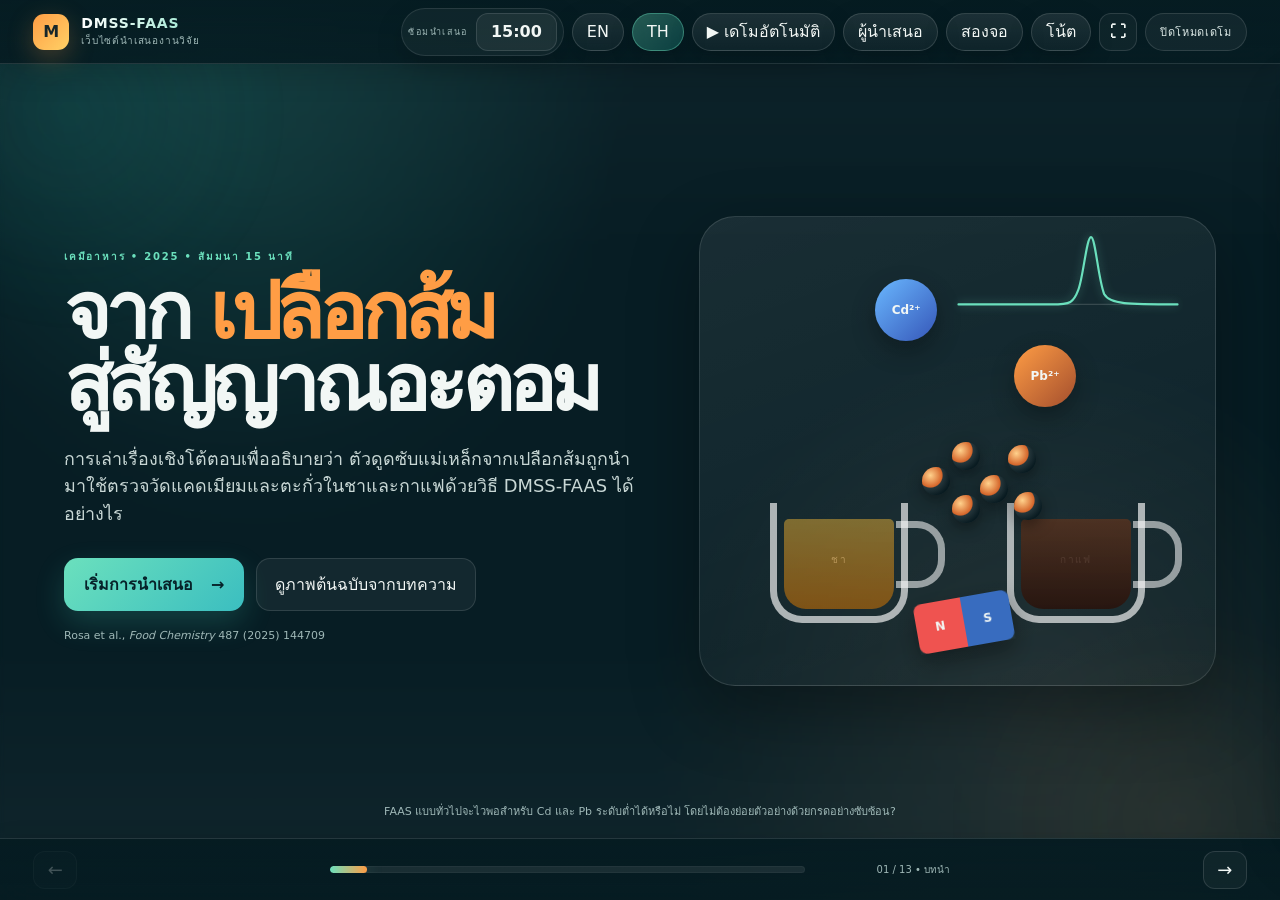
==== commit 2aa8e20b: "Add files via upload" ====
--- a/index_th.html
+++ b/index_th.html
@@ -6,7 +6,7 @@
 <meta content="width=device-width, initial-scale=1, viewport-fit=cover" name="viewport"/>
 <meta content="#071d24" name="theme-color"/>
 <meta content="เว็บไซต์นำเสนองานวิจัยแบบ interactive สองภาษา เกี่ยวกับการวิเคราะห์แคดเมียมและตะกั่วในชาและกาแฟด้วย DMSS-FAAS" name="description"/>
-<title>DMSS-FAAS เรื่องเล่างานวิจัยแบบ Interactive v1.2.0</title>
+<title>DMSS-FAAS เรื่องเล่างานวิจัยแบบ Interactive v1.3.0</title>
 <link href="manifest.webmanifest" rel="manifest"/>
 <link href="assets/icon.svg" rel="icon" type="image/svg+xml"/>
 <link href="styles.css" rel="stylesheet"/>
@@ -33,6 +33,7 @@
 <div class="control-cluster utility-switch" role="group" aria-label="Presentation utilities">
 <button aria-label="Toggle demo mode" class="chip-button" id="autoplayButton" title="Auto-play demo mode (D)" type="button">▶ Demo</button>
 <button aria-label="Open presenter mode" class="chip-button" id="presenterButton" title="Presenter mode (P)" type="button">Presenter</button>
+<button aria-label="Open dual-screen presenter view" class="chip-button" id="dualScreenButton" title="Dual-screen presenter view (G)" type="button">Dual</button>
 <button aria-label="Open quick notes" class="chip-button" id="notesButton" title="Quick notes (N)" type="button">Notes</button>
 <button aria-label="Enter fullscreen" class="icon-button" id="fullscreenButton" title="Fullscreen (F)" type="button">⛶</button>
 </div>
@@ -458,6 +459,25 @@
 <div class="dialog-copy"><span id="dialogEyebrow">SOURCE FIGURE</span><h3 id="dialogTitle">DMSS-FAAS workflow</h3><p id="dialogDescription">Figure reproduced from the uploaded research paper for classroom seminar use.</p></div>
 <img alt="Source figure from the research paper" id="dialogImage" src="assets/workflow-paper.webp"/>
 </dialog>
+<button aria-label="Open mobile command menu" class="mobile-menu-toggle" id="mobileMenuToggle" type="button">☰</button>
+<div aria-hidden="true" class="mobile-command-sheet" id="mobileCommandSheet">
+  <div class="mobile-command-backdrop" id="mobileMenuBackdrop"></div>
+  <div class="mobile-command-panel">
+    <div class="mobile-command-header"><div><span>COMMANDS</span><strong id="mobileMenuTitle">Quick controls</strong></div><button aria-label="Close mobile menu" class="icon-button" id="closeMobileMenu" type="button">×</button></div>
+    <div class="mobile-command-grid">
+      <button class="mobile-command-button" id="mobilePrev" type="button"><b>←</b><span id="mobilePrevLabel">Previous</span></button>
+      <button class="mobile-command-button" id="mobileNext" type="button"><b>→</b><span id="mobileNextLabel">Next</span></button>
+      <button class="mobile-command-button" id="mobileNotes" type="button"><b>N</b><span id="mobileNotesLabel">Notes</span></button>
+      <button class="mobile-command-button" id="mobilePresenter" type="button"><b>P</b><span id="mobilePresenterLabel">Presenter</span></button>
+      <button class="mobile-command-button" id="mobileDual" type="button"><b>G</b><span id="mobileDualLabel">Dual view</span></button>
+      <button class="mobile-command-button" id="mobileDemo" type="button"><b>D</b><span id="mobileDemoLabel">Demo</span></button>
+      <button class="mobile-command-button" id="mobileTimer" type="button"><b>T</b><span id="mobileTimerLabel">Start / pause timer</span></button>
+      <button class="mobile-command-button" id="mobileReset" type="button"><b>R</b><span id="mobileResetLabel">Reset timer</span></button>
+      <button class="mobile-command-button" id="mobileFullscreen" type="button"><b>⛶</b><span id="mobileFullscreenLabel">Fullscreen</span></button>
+      <a class="mobile-command-button" id="mobileLanguageLink" href="index.html"><b>🌐</b><span id="mobileLanguageLabel">English</span></a>
+    </div>
+  </div>
+</div>
 <div class="install-toast" hidden="" id="installToast"><span>This presentation can be installed and used offline.</span><button id="installButton" type="button">Install</button><button id="dismissInstall" type="button">×</button></div>
 </div>
 <script src="app.js"></script>
--- a/styles.css
+++ b/styles.css
@@ -51,3 +51,12 @@
 @media(max-width:1100px){.presenter-panel{inset:72px 12px 72px 12px;width:auto}.presenter-grid{grid-template-columns:1fr}.spotlight-card{grid-row:auto}.scene-list-card{grid-column:auto}.presenter-scene-list{grid-template-columns:1fr 1fr}}
 @media(max-width:800px){.top-actions{gap:10px;justify-content:flex-end}.demo-indicator{order:5;width:100%}.presenter-panel{inset:66px 10px 66px 10px;padding:14px}.presenter-header strong{font-size:22px}.presenter-inline-stats{grid-template-columns:1fr}.presenter-scene-list{grid-template-columns:1fr}.scene-jump{grid-template-columns:auto 1fr}.scene-jump small{display:none}.hero-timer{order:1}.lang-switch{order:2}.utility-switch{order:3}.method-panel{overflow:auto}}
 @media(max-width:520px){.chip-button{min-height:34px;padding:0 12px;font-size:12px}.presenter-inline-actions .small-button{width:100%}.presenter-card h3{font-size:22px}.demo-indicator{font-size:10px}}
+
+/* v1.3.0 mobile controls, compact landscape, dual presenter */
+.mobile-menu-toggle{position:fixed;right:14px;bottom:16px;z-index:72;display:none;place-items:center;width:56px;height:56px;border:1px solid rgba(255,255,255,.16);border-radius:999px;background:linear-gradient(180deg,rgba(9,37,44,.95),rgba(9,37,44,.88));color:var(--text);box-shadow:0 16px 40px rgba(0,0,0,.28);font-size:22px;cursor:pointer}.mobile-command-sheet{position:fixed;inset:0;z-index:80;pointer-events:none;opacity:0;transition:opacity .24s ease}.mobile-command-sheet.is-open{pointer-events:auto;opacity:1}.mobile-command-backdrop{position:absolute;inset:0;background:rgba(0,0,0,.52);backdrop-filter:blur(6px)}.mobile-command-panel{position:absolute;left:10px;right:10px;bottom:10px;border:1px solid rgba(255,255,255,.1);border-radius:24px;background:linear-gradient(180deg,rgba(6,28,34,.98),rgba(10,34,41,.97));box-shadow:0 24px 70px rgba(0,0,0,.42);padding:14px 14px 18px;transform:translateY(24px);transition:transform .24s ease}.mobile-command-sheet.is-open .mobile-command-panel{transform:none}.mobile-command-header{display:flex;align-items:flex-start;justify-content:space-between;gap:12px;padding-bottom:12px;border-bottom:1px solid var(--line)}.mobile-command-header span{display:block;font-size:10px;letter-spacing:.16em;color:var(--mint)}.mobile-command-header strong{display:block;font-size:20px;margin-top:4px}.mobile-command-grid{display:grid;grid-template-columns:repeat(2,minmax(0,1fr));gap:10px;margin-top:14px}.mobile-command-button{display:flex;align-items:center;gap:10px;min-height:58px;border:1px solid rgba(255,255,255,.08);border-radius:16px;background:rgba(255,255,255,.045);padding:0 14px;color:var(--text);text-decoration:none;cursor:pointer}.mobile-command-button:hover{background:rgba(255,255,255,.09)}.mobile-command-button b{display:grid;place-items:center;width:28px;height:28px;border-radius:999px;background:rgba(255,255,255,.08);font-size:13px;color:var(--gold)}.mobile-command-button span{font-size:13px;line-height:1.25;text-align:left}.mobile-menu-open{overflow:hidden}
+.compact-landscape .topbar{min-height:48px;padding:6px 10px}.compact-landscape .brand small{display:none}.compact-landscape .hero-timer,.compact-landscape .utility-switch,.compact-landscape .lang-switch,.compact-landscape .demo-indicator{display:none}.compact-landscape .controls{display:none}.compact-landscape .app{grid-template-rows:48px 1fr}.compact-landscape .stage{min-height:calc(var(--vh,1vh)*100 - 48px)}.compact-landscape .scene{min-height:calc(var(--vh,1vh)*100 - 48px);padding-top:14px;padding-bottom:14px}
+.bar-column i,.sample-result-bar i,#responseGauge{transition:height .6s cubic-bezier(.2,.8,.2,1),width .55s cubic-bezier(.2,.8,.2,1)}.sample-inspector .mrl-fill{transition:width .55s cubic-bezier(.2,.8,.2,1)}
+.presenter-window-body{margin:0;min-height:100vh;background:radial-gradient(circle at 15% 15%,rgba(107,224,189,.12),transparent 28%),radial-gradient(circle at 80% 20%,rgba(106,184,255,.08),transparent 30%),linear-gradient(180deg,#06181e,#0a2831);color:var(--text);font-family:Inter,ui-sans-serif,system-ui,-apple-system,BlinkMacSystemFont,"Segoe UI",sans-serif}.presenter-window{min-height:100vh;padding:22px}.presenter-window-header{display:flex;align-items:flex-start;justify-content:space-between;gap:18px;padding:20px;border:1px solid rgba(255,255,255,.1);border-radius:28px;background:linear-gradient(180deg,rgba(255,255,255,.08),rgba(255,255,255,.03));box-shadow:0 24px 70px rgba(0,0,0,.28)}.presenter-window-header span{display:block;font-size:10px;letter-spacing:.18em;color:var(--mint)}.presenter-window-header h1{margin:8px 0 6px;font-size:40px;line-height:1.02}.presenter-window-header p{margin:0;color:#cddad7;max-width:68ch}.presenter-window-stats{display:grid;grid-template-columns:repeat(3,minmax(0,1fr));gap:10px;min-width:min(42vw,420px)}.presenter-window-stats div{border:1px solid rgba(255,255,255,.08);background:rgba(255,255,255,.04);border-radius:16px;padding:12px}.presenter-window-stats small{display:block;color:var(--muted);font-size:10px}.presenter-window-stats b{display:block;margin-top:6px;font-size:20px}.presenter-window-grid{display:grid;grid-template-columns:1.2fr .8fr;gap:14px;margin-top:16px}.presenter-window-card{border:1px solid rgba(255,255,255,.1);border-radius:24px;background:linear-gradient(160deg,rgba(255,255,255,.06),rgba(255,255,255,.025));padding:18px;box-shadow:0 18px 40px rgba(0,0,0,.22)}.presenter-window-card>span,.presenter-window .scene-list-head span{display:block;font-size:10px;letter-spacing:.16em;text-transform:uppercase;color:var(--mint)}.presenter-window-card h2{margin:10px 0 8px;font-size:34px;line-height:1.05}.presenter-window-card h3{margin:10px 0 0;font-size:26px}.presenter-window-card p{margin:0;color:#d1ddda;line-height:1.7}.focus-card{grid-row:span 2}.presenter-window-actions{display:flex;flex-wrap:wrap;gap:10px;margin-top:14px}.presenter-window-scene-list{display:grid;grid-template-columns:repeat(2,minmax(0,1fr));gap:8px;margin-top:12px}.presenter-window-scene{display:grid;grid-template-columns:auto 1fr auto;align-items:center;gap:8px;border:1px solid rgba(255,255,255,.08);border-radius:14px;padding:10px 12px;background:rgba(255,255,255,.03)}.presenter-window-scene.is-active{border-color:rgba(107,224,189,.38);background:rgba(107,224,189,.1)}.presenter-window-scene b{font-size:11px;color:var(--gold)}.presenter-window-scene span{font-size:12px}.presenter-window-scene small{font-size:10px;color:var(--muted)}
+@media(max-width:900px){.mobile-menu-toggle{display:grid}.presenter-window-header{flex-direction:column}.presenter-window-stats{min-width:0;width:100%}.presenter-window-grid{grid-template-columns:1fr}.focus-card{grid-row:auto}.presenter-window-scene-list{grid-template-columns:1fr}}
+@media(max-width:640px){.mobile-command-grid{grid-template-columns:1fr 1fr}.mobile-command-button{min-height:54px;padding:0 12px}.presenter-window{padding:12px}.presenter-window-header{padding:16px}.presenter-window-header h1{font-size:30px}.presenter-window-stats{grid-template-columns:1fr}.presenter-window-card h2{font-size:28px}}
+@media(max-width:480px){.mobile-command-grid{grid-template-columns:1fr}.mobile-menu-toggle{width:52px;height:52px;right:12px;bottom:12px}}
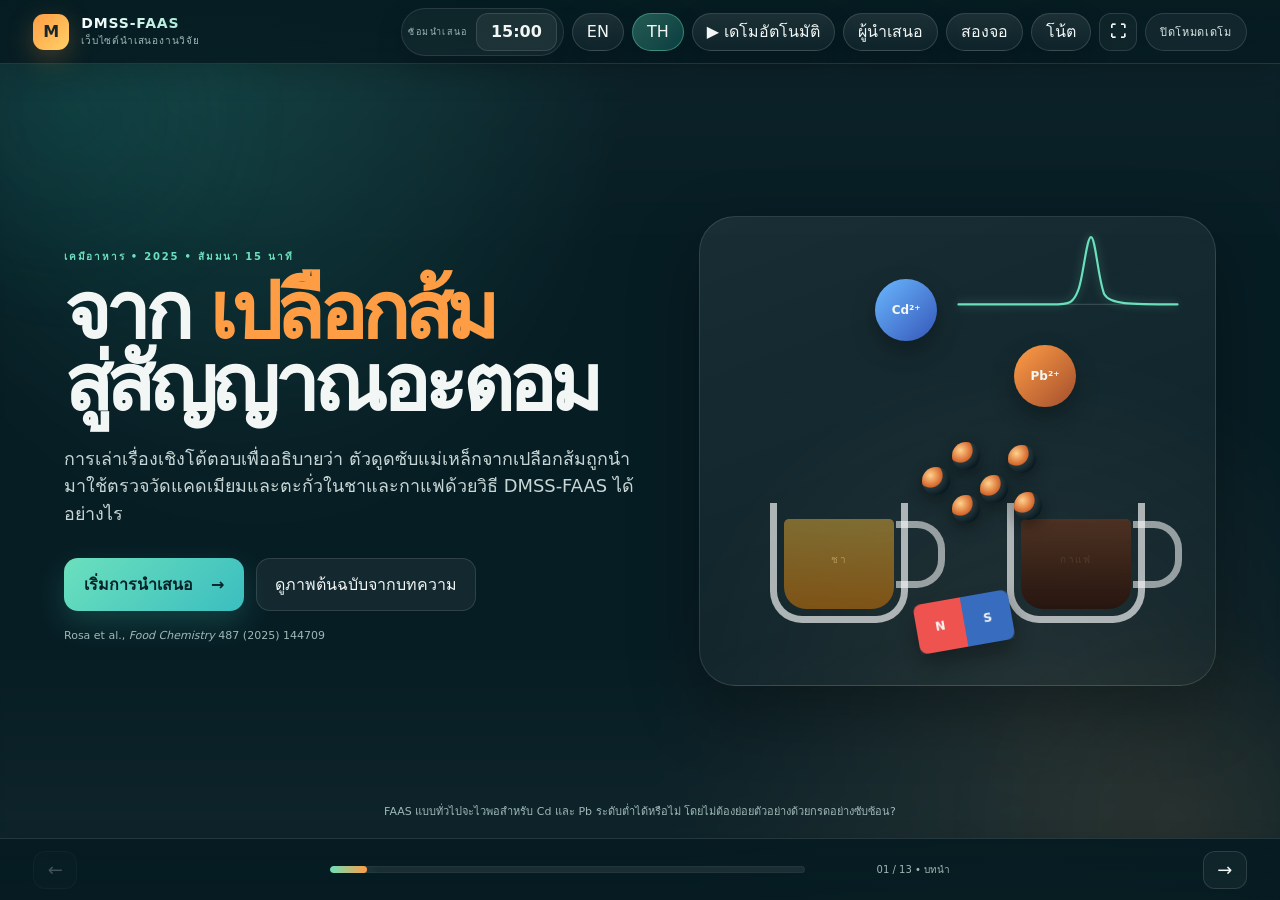
==== commit 4326545a: "Add files via upload" ====
--- a/index_th.html
+++ b/index_th.html
@@ -6,10 +6,10 @@
 <meta content="width=device-width, initial-scale=1, viewport-fit=cover" name="viewport"/>
 <meta content="#071d24" name="theme-color"/>
 <meta content="เว็บไซต์นำเสนองานวิจัยแบบ interactive สองภาษา เกี่ยวกับการวิเคราะห์แคดเมียมและตะกั่วในชาและกาแฟด้วย DMSS-FAAS" name="description"/>
-<title>DMSS-FAAS เรื่องเล่างานวิจัยแบบ Interactive v1.3.0</title>
+<title>DMSS-FAAS เรื่องเล่างานวิจัยแบบ Interactive v1.3.1</title>
 <link href="manifest.webmanifest" rel="manifest"/>
 <link href="assets/icon.svg" rel="icon" type="image/svg+xml"/>
-<link href="styles.css" rel="stylesheet"/>
+<link href="styles.css?v=1.3.1" rel="stylesheet"/>
 </head>
 <body>
 <div aria-live="polite" class="app" id="app">
@@ -480,6 +480,6 @@
 </div>
 <div class="install-toast" hidden="" id="installToast"><span>This presentation can be installed and used offline.</span><button id="installButton" type="button">Install</button><button id="dismissInstall" type="button">×</button></div>
 </div>
-<script src="app.js"></script>
+<script src="app.js?v=1.3.1"></script>
 </body>
 </html>
--- a/styles.css
+++ b/styles.css
@@ -60,3 +60,64 @@
 @media(max-width:900px){.mobile-menu-toggle{display:grid}.presenter-window-header{flex-direction:column}.presenter-window-stats{min-width:0;width:100%}.presenter-window-grid{grid-template-columns:1fr}.focus-card{grid-row:auto}.presenter-window-scene-list{grid-template-columns:1fr}}
 @media(max-width:640px){.mobile-command-grid{grid-template-columns:1fr 1fr}.mobile-command-button{min-height:54px;padding:0 12px}.presenter-window{padding:12px}.presenter-window-header{padding:16px}.presenter-window-header h1{font-size:30px}.presenter-window-stats{grid-template-columns:1fr}.presenter-window-card h2{font-size:28px}}
 @media(max-width:480px){.mobile-command-grid{grid-template-columns:1fr}.mobile-menu-toggle{width:52px;height:52px;right:12px;bottom:12px}}
+
+/* v1.3.1 mobile layout hotfix — authoritative rules */
+.notes-panel,.presenter-panel{visibility:hidden;pointer-events:none}.notes-panel.is-open,.presenter-panel.is-open{visibility:visible;pointer-events:auto}
+@media(max-width:900px){
+  html,body{height:100%;overflow:hidden!important}
+  body{min-width:0}
+  .app{height:calc(var(--vh,1vh)*100)!important;min-height:calc(var(--vh,1vh)*100)!important;grid-template-rows:64px minmax(0,1fr) 58px!important;overflow:hidden}
+  .topbar{position:relative!important;top:auto!important;height:64px;min-height:64px;padding:7px 12px!important;flex-wrap:nowrap!important;overflow:hidden}
+  .brand{flex:0 0 auto;gap:9px}.brand-mark{width:34px;height:34px}.brand strong{font-size:12px}.brand small{display:none!important}
+  .top-actions{width:auto!important;max-width:none;min-width:0;flex:1;flex-wrap:nowrap!important;justify-content:flex-end!important;gap:6px!important;margin-left:auto}
+  .utility-switch,.demo-indicator{display:none!important}
+  .hero-timer{order:1!important;flex:0 0 auto;padding:2px 4px}.hero-timer .timer{height:34px;min-width:62px;padding:0 10px;font-size:15px}.timer-label{display:none!important}
+  .lang-switch{order:2!important;display:flex!important;flex:0 0 auto;flex-wrap:nowrap!important;gap:5px}.lang-switch .chip-button{min-height:34px;min-width:42px;padding:0 10px;font-size:12px}
+  .stage{position:relative;height:auto!important;min-height:0!important;overflow:hidden!important}
+  .scene{position:absolute!important;inset:0!important;display:block!important;width:100%!important;height:100%!important;min-height:0!important;padding:18px 14px 26px!important;overflow-y:auto!important;overflow-x:hidden!important;-webkit-overflow-scrolling:touch;overscroll-behavior:contain;opacity:0;visibility:hidden;transform:translateX(24px) scale(.992)}
+  .scene.is-active{opacity:1;visibility:visible;transform:none;z-index:2}
+  .scene.is-leaving{transform:translateX(-24px) scale(.992)}
+  .controls{position:relative!important;bottom:auto!important;height:58px;min-height:58px;padding:7px 12px!important}
+  .mobile-menu-toggle{display:grid;bottom:70px;right:12px;width:52px;height:52px}
+  .section-heading{gap:11px;margin-bottom:14px}.section-number{min-width:42px;height:42px;border-radius:14px}.section-heading h2,.conclusion-copy h2{font-size:clamp(29px,8.2vw,42px);line-height:1.02}.eyebrow{font-size:9px;margin-bottom:6px}
+  .goal-card,.method-panel,.experiment-stage,.experiment-controls,.evidence-card,.sensitivity-card,.validation-dashboard article,.evidence-ladder,.sample-inspector,.scope-in,.scope-out,.qa-grid details,.kinetics-card,.capacity-card,.adsorption-animation{border-radius:20px}
+  .adsorption-layout,.goal-layout,.experiment-layout,.sorbent-layout,.optimization-layout,.performance-layout,.real-results-layout,.scope-layout,.conclusion-grid,.reliability-layout{grid-template-columns:1fr!important}
+  .adsorption-layout{gap:12px}.adsorption-animation{min-height:330px}.kinetics-card,.capacity-card{min-height:280px}.scientific-warning{margin-top:12px}
+  .presenter-panel{inset:70px 8px 66px 8px!important;width:auto!important;max-height:none;overflow:auto}
+  .notes-panel{top:70px;bottom:66px;right:8px;left:8px;width:auto;overflow:auto}
+  .method-comparison{height:540px}.method-panel{overflow:auto}
+  .source-dialog{width:calc(100vw - 18px);max-height:calc(100vh - 18px)}
+}
+@media(max-width:520px){
+  .topbar{padding:7px 10px!important}.brand-mark{width:32px;height:32px}.brand strong{font-size:11px}.top-actions{gap:4px!important}.hero-timer .timer{min-width:58px;padding:0 8px}.lang-switch .chip-button{min-width:38px;padding:0 8px}
+  .scene{padding:16px 12px 24px!important}.scene-status{width:calc(100vw - 132px)!important}.scene-status span{display:none!important}
+  .hero-copy h1{font-size:clamp(38px,11.5vw,50px)}.hero-actions>*{width:100%}
+  .adsorption-animation{min-height:310px}.kinetics-card,.capacity-card{min-height:260px}
+}
+@media(orientation:landscape) and (max-height:560px) and (max-width:1000px){
+  html,body{overflow:hidden!important}
+  .app{grid-template-rows:48px minmax(0,1fr)!important}
+  .topbar{height:48px;min-height:48px;padding:5px 10px!important}.brand-mark{width:30px;height:30px}.brand strong{font-size:11px}.hero-timer,.lang-switch,.utility-switch,.demo-indicator{display:none!important}
+  .controls{display:none!important}.mobile-menu-toggle{bottom:10px;right:10px;width:46px;height:46px}
+  .stage{height:calc(var(--vh,1vh)*100 - 48px)!important;min-height:0!important}
+  .scene{padding:10px 14px!important;overflow:hidden!important}
+  .section-heading{margin-bottom:8px}.section-number{min-width:34px;height:34px;border-radius:11px;font-size:11px}.section-heading h2,.conclusion-copy h2{font-size:clamp(22px,4.3vw,34px)}.eyebrow{font-size:8px;margin-bottom:4px}
+}
+@media(orientation:landscape) and (max-height:560px) and (max-width:1000px){
+  .hero-grid{grid-template-columns:1.05fr .95fr!important;gap:16px}.hero-visual{min-height:260px}.hero-copy h1{font-size:clamp(42px,7vw,68px)}
+  .goal-layout{grid-template-columns:1.05fr .95fr!important;gap:12px}.goal-stack{grid-template-columns:1fr 1fr}.main-goal{min-height:230px;padding:22px}.regulatory-strip{margin-top:10px;padding:10px 16px}
+  .experiment-layout{grid-template-columns:1fr 280px!important;gap:12px;height:calc(100% - 52px)}.experiment-stage{min-height:250px}.experiment-controls{min-height:250px;padding:12px}.protocol-list{gap:2px;margin:8px 0}.protocol-list button{padding:5px 8px}
+  .sorbent-layout{grid-template-columns:1fr 1fr!important;gap:12px}.synthesis-flow{min-height:250px}.evidence-grid{grid-template-columns:1fr 1fr;gap:8px}.evidence-card{padding:10px}.evidence-actions{margin-top:8px}
+  .optimization-layout{grid-template-columns:1fr 1fr!important;gap:12px}.optimizer,.response-card{padding:14px}.range-row{margin:8px 0}.doe-proof{grid-template-columns:repeat(3,1fr);gap:6px}
+  .adsorption-layout{grid-template-columns:1fr 1fr 1fr!important;gap:10px}.adsorption-animation,.kinetics-card,.capacity-card{min-height:220px!important;height:220px;padding:12px}.kinetics-card svg{height:125px}.capacity-orbit{width:110px;height:110px}.scientific-warning{margin-top:8px;padding:8px 12px}
+  .performance-layout{grid-template-columns:1.2fr .8fr!important;gap:12px}.sensitivity-card{padding:14px}.bar-chart{height:190px}.efficiency-grid{grid-template-columns:1fr 1fr;gap:8px}.efficiency-grid article{padding:10px}
+  .reliability-layout{grid-template-columns:1fr 1fr 1fr!important;gap:10px}.validation-dashboard article{padding:8px 10px}.evidence-ladder,.credibility-card{padding:12px}.credibility-ring{width:100px;height:100px}
+  .real-results-layout{grid-template-columns:1.2fr .8fr!important;gap:12px}.sample-summary{grid-template-columns:repeat(4,1fr);gap:8px}.sample-summary article{padding:8px}.real-sample-chart{height:210px}.sample-inspector{padding:12px}
+  .scope-layout{grid-template-columns:1fr 1fr!important;gap:12px}.scope-in,.scope-out{padding:14px;min-height:240px}.matrix-chips{gap:5px}.prep-grid{grid-template-columns:1fr 1fr;gap:6px}
+  .conclusion-grid{grid-template-columns:1.15fr .85fr!important;gap:14px}.answer-grid{grid-template-columns:1fr 1fr;gap:6px;margin-top:10px}.answer-grid article{padding:8px}.cycle-graphic{transform:scale(.62);margin:-70px}.conclusion-next{bottom:8px}
+  .qa-grid{grid-template-columns:1fr 1fr;gap:8px}.qa-grid details{padding:9px}.reference-footer{margin-top:8px;padding-top:8px}
+}
+@media(orientation:landscape) and (max-height:560px) and (max-width:1000px){
+  .scene-opening{place-items:stretch!important}.scene-opening .hero-grid{height:100%;min-width:0;align-items:center}.hero-copy,.hero-visual{min-width:0}.hero-copy h1{font-size:clamp(34px,5.8vw,54px);margin:6px 0 10px}.hero-copy .lead{font-size:12px;line-height:1.35}.hero-actions{margin-top:10px;gap:8px}.hero-actions .primary-button,.hero-actions .ghost-button{padding:8px 12px}.source-line{margin-top:6px}.hero-visual{min-height:190px;height:190px}.opening-question{display:none}
+  .comparison-switch{margin-bottom:7px}.compare-tab{padding:6px 12px}.method-comparison{height:210px!important}.method-panel{padding:10px 14px!important;overflow:hidden}.method-title{gap:8px}.method-title h3{font-size:18px}.method-badge{padding:4px 6px;font-size:7px}.conventional-visual{height:120px;gap:16px;transform:scale(.52)!important;transform-origin:center}.method-points{gap:6px}.method-points span{font-size:8px;padding:4px 7px}.dmss-mini-flow{margin:10px 0 8px;gap:8px}.mini-step{gap:5px}.mini-step i{width:42px;height:42px;border-radius:12px}.mini-step span{font-size:8px}.transport-meter{margin:0 auto 6px}.difference-verdict{margin-top:7px;padding:7px 10px;font-size:9px}
+}
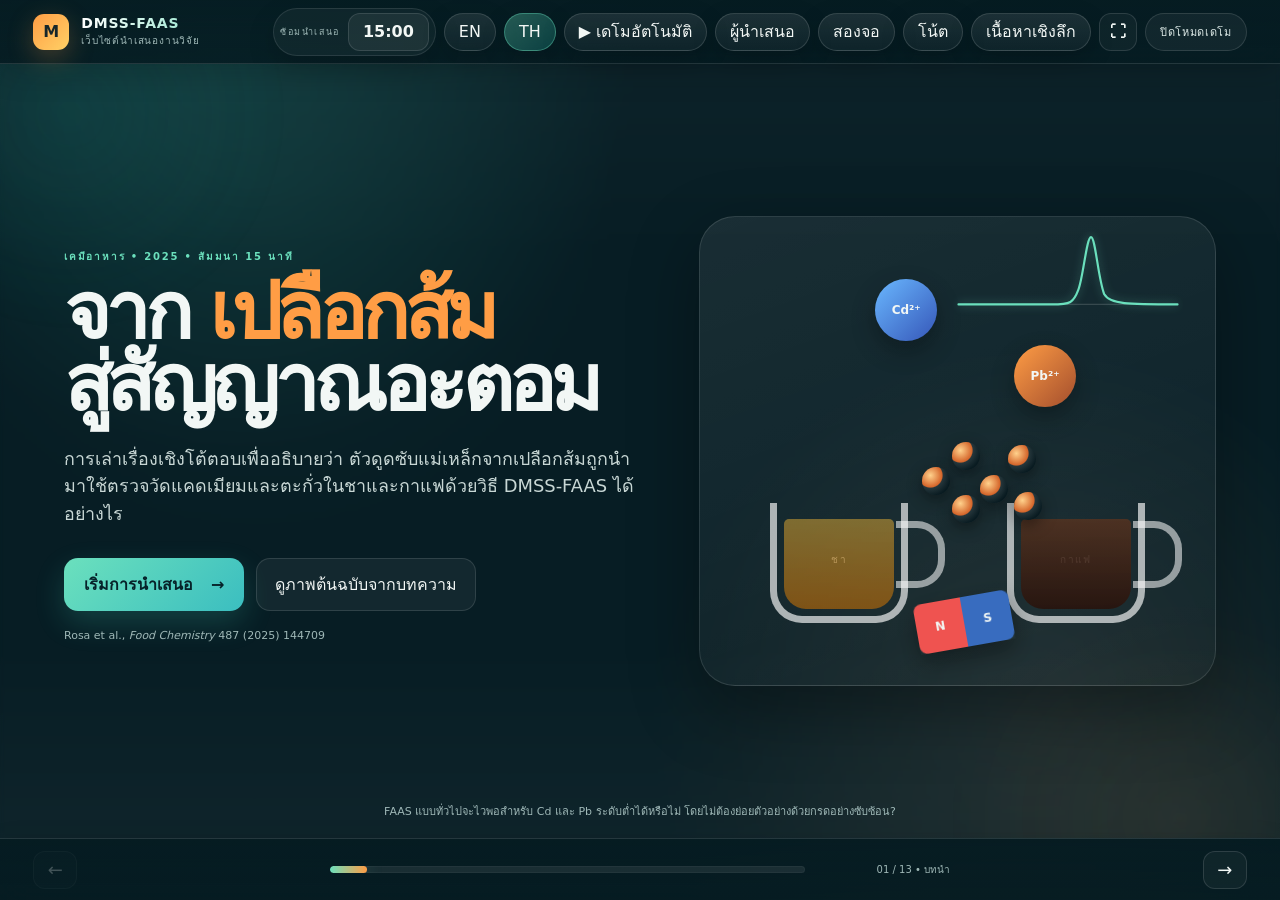
==== commit 1cd560e3: "Add files via upload" ====
--- a/index_th.html
+++ b/index_th.html
@@ -6,10 +6,10 @@
 <meta content="width=device-width, initial-scale=1, viewport-fit=cover" name="viewport"/>
 <meta content="#071d24" name="theme-color"/>
 <meta content="เว็บไซต์นำเสนองานวิจัยแบบ interactive สองภาษา เกี่ยวกับการวิเคราะห์แคดเมียมและตะกั่วในชาและกาแฟด้วย DMSS-FAAS" name="description"/>
-<title>DMSS-FAAS เรื่องเล่างานวิจัยแบบ Interactive v1.3.1</title>
+<title>DMSS-FAAS เรื่องเล่างานวิจัยแบบ Interactive v1.4.0</title>
 <link href="manifest.webmanifest" rel="manifest"/>
 <link href="assets/icon.svg" rel="icon" type="image/svg+xml"/>
-<link href="styles.css?v=1.3.1" rel="stylesheet"/>
+<link href="styles.css?v=1.4.0" rel="stylesheet"/>
 </head>
 <body>
 <div aria-live="polite" class="app" id="app">
@@ -26,15 +26,15 @@
 <span class="timer-label" id="timerLabel">REHEARSAL</span>
 <button aria-label="Start or pause timer" class="timer" id="timerButton" type="button">15:00</button>
 </div>
-<div class="control-cluster lang-switch" role="group" aria-label="Language switch">
+<div aria-label="Language switch" class="control-cluster lang-switch" role="group">
 <a aria-label="Switch to English" class="chip-button" href="index.html" id="langEnLink">EN</a>
 <a aria-label="Switch to Thai" class="chip-button is-active" href="index_th.html" id="langThLink">TH</a>
 </div>
-<div class="control-cluster utility-switch" role="group" aria-label="Presentation utilities">
+<div aria-label="Presentation utilities" class="control-cluster utility-switch" role="group">
 <button aria-label="Toggle demo mode" class="chip-button" id="autoplayButton" title="Auto-play demo mode (D)" type="button">▶ Demo</button>
 <button aria-label="Open presenter mode" class="chip-button" id="presenterButton" title="Presenter mode (P)" type="button">Presenter</button>
 <button aria-label="Open dual-screen presenter view" class="chip-button" id="dualScreenButton" title="Dual-screen presenter view (G)" type="button">Dual</button>
-<button aria-label="Open quick notes" class="chip-button" id="notesButton" title="Quick notes (N)" type="button">Notes</button>
+<button aria-label="Open quick notes" class="chip-button" id="notesButton" title="Quick notes (N)" type="button">Notes</button><button aria-label="Open research details" class="chip-button" id="researchButton" title="Research details (E)" type="button">เนื้อหาเชิงลึก</button>
 <button aria-label="Enter fullscreen" class="icon-button" id="fullscreenButton" title="Fullscreen (F)" type="button">⛶</button>
 </div>
 <div class="demo-indicator" hidden="" id="demoIndicator">Demo mode off</div>
@@ -408,12 +408,12 @@
 </div>
 <button aria-label="Next scene" class="nav-button" id="nextButton" type="button">→</button>
 </footer>
-<aside aria-hidden="true" class="notes-panel" id="notesPanel">
-<div class="notes-header"><div><span id="notesPanelLabel">QUICK NOTES</span><strong id="notesTitle">บทนำ</strong></div><button aria-label="Close notes" id="closeNotes" type="button">×</button></div>
-<p id="notesText"></p>
+<aside aria-hidden="true" class="notes-panel" id="notesPanel"><div class="notes-header"><div><span id="notesPanelLabel">QUICK NOTES</span><strong id="notesTitle">Opening</strong></div><button aria-label="Close notes" id="closeNotes" type="button">×</button></div>
+<div class="note-mode-tabs" role="tablist"><button class="note-tab is-active" id="notesQuickTab" type="button">Quick notes</button><button class="note-tab" id="notesScriptTab" type="button">Full script</button></div>
+<div class="note-content is-active" id="notesQuickContent"><p id="notesText"></p></div>
+<div class="note-content script-reader" id="notesScriptContent"><p id="notesScriptText"></p></div>
 <div class="notes-meta"><span id="sceneTimeLabel">Suggested scene time</span><b id="sceneTime">0:45</b></div>
-<div class="keyboard-help"><b id="keyboardHelpLabel">Keyboard</b><span id="kbNav">← → / Space: navigate</span><span id="kbNotes">N: notes</span><span id="kbFull">F: fullscreen</span><span id="kbReset">R: reset timer</span><span id="kbDemo">D: demo mode</span><span id="kbPresenter">P: presenter mode</span></div>
-</aside>
+<div class="keyboard-help"><b id="keyboardHelpLabel">Keyboard</b><span id="kbNav">← → / Space: navigate</span><span id="kbNotes">N: notes</span><span id="kbFull">F: fullscreen</span><span id="kbReset">R: reset timer</span><span id="kbDemo">D: demo mode</span><span id="kbPresenter">P: presenter mode</span><span id="kbResearch">E: research details</span></div></aside>
 <aside aria-hidden="true" class="presenter-panel" id="presenterPanel">
 <div class="presenter-header">
 <div>
@@ -430,7 +430,10 @@
 <section class="presenter-card spotlight-card">
 <span id="presenterCurrentLabel">ฉากปัจจุบัน</span>
 <h3 id="presenterAudienceTitle">บทนำ</h3>
-<p id="presenterNotesText">Presenter notes will appear here.</p>
+<div class="presenter-reading-tabs" role="tablist"><button class="presenter-read-tab is-active" id="presenterScriptTab" type="button">Full script</button><button class="presenter-read-tab" id="presenterQuickTab" type="button">Quick notes</button><button class="presenter-read-tab" id="presenterEvidenceTab" type="button">Evidence</button></div>
+<div class="presenter-reading-content script-reader is-active" id="presenterScriptContent"><p id="presenterScriptText">Full speaking script will appear here.</p></div>
+<div class="presenter-reading-content" id="presenterQuickContent"><p id="presenterNotesText">Presenter notes will appear here.</p></div>
+<div class="presenter-reading-content" id="presenterEvidenceContent"><p id="presenterEvidenceText">Research evidence will appear here.</p></div>
 <div class="presenter-inline-stats">
 <div><small id="presenterSuggestedLabel">Suggested time</small><b id="presenterSceneTime">0:40</b></div>
 <div><small id="presenterCountdownLabel">Auto next in</small><b id="presenterCountdown">—</b></div>
@@ -454,32 +457,37 @@
 </section>
 </div>
 </aside>
-<dialog class="source-dialog" id="sourceDialog">
+<aside aria-hidden="true" class="research-panel" id="researchPanel">
+<div class="research-header"><div><span id="researchEyebrow">RESEARCH DEEP DIVE</span><strong id="researchTitle">Opening</strong><small id="researchSourceLine">Rosa et al., Food Chemistry 487 (2025) 144709</small></div><button aria-label="Close research details" id="closeResearch" type="button">×</button></div>
+<div class="research-summary" id="researchSummary"></div>
+<div class="research-section-list" id="researchSectionList"></div>
+<div class="research-caution" id="researchCaution"></div>
+</aside><dialog class="source-dialog" id="sourceDialog">
 <button aria-label="Close source figure" class="dialog-close" type="button">×</button>
 <div class="dialog-copy"><span id="dialogEyebrow">SOURCE FIGURE</span><h3 id="dialogTitle">DMSS-FAAS workflow</h3><p id="dialogDescription">Figure reproduced from the uploaded research paper for classroom seminar use.</p></div>
 <img alt="Source figure from the research paper" id="dialogImage" src="assets/workflow-paper.webp"/>
 </dialog>
 <button aria-label="Open mobile command menu" class="mobile-menu-toggle" id="mobileMenuToggle" type="button">☰</button>
 <div aria-hidden="true" class="mobile-command-sheet" id="mobileCommandSheet">
-  <div class="mobile-command-backdrop" id="mobileMenuBackdrop"></div>
-  <div class="mobile-command-panel">
-    <div class="mobile-command-header"><div><span>COMMANDS</span><strong id="mobileMenuTitle">Quick controls</strong></div><button aria-label="Close mobile menu" class="icon-button" id="closeMobileMenu" type="button">×</button></div>
-    <div class="mobile-command-grid">
-      <button class="mobile-command-button" id="mobilePrev" type="button"><b>←</b><span id="mobilePrevLabel">Previous</span></button>
-      <button class="mobile-command-button" id="mobileNext" type="button"><b>→</b><span id="mobileNextLabel">Next</span></button>
-      <button class="mobile-command-button" id="mobileNotes" type="button"><b>N</b><span id="mobileNotesLabel">Notes</span></button>
-      <button class="mobile-command-button" id="mobilePresenter" type="button"><b>P</b><span id="mobilePresenterLabel">Presenter</span></button>
-      <button class="mobile-command-button" id="mobileDual" type="button"><b>G</b><span id="mobileDualLabel">Dual view</span></button>
-      <button class="mobile-command-button" id="mobileDemo" type="button"><b>D</b><span id="mobileDemoLabel">Demo</span></button>
-      <button class="mobile-command-button" id="mobileTimer" type="button"><b>T</b><span id="mobileTimerLabel">Start / pause timer</span></button>
-      <button class="mobile-command-button" id="mobileReset" type="button"><b>R</b><span id="mobileResetLabel">Reset timer</span></button>
-      <button class="mobile-command-button" id="mobileFullscreen" type="button"><b>⛶</b><span id="mobileFullscreenLabel">Fullscreen</span></button>
-      <a class="mobile-command-button" id="mobileLanguageLink" href="index.html"><b>🌐</b><span id="mobileLanguageLabel">English</span></a>
-    </div>
-  </div>
+<div class="mobile-command-backdrop" id="mobileMenuBackdrop"></div>
+<div class="mobile-command-panel">
+<div class="mobile-command-header"><div><span>COMMANDS</span><strong id="mobileMenuTitle">Quick controls</strong></div><button aria-label="Close mobile menu" class="icon-button" id="closeMobileMenu" type="button">×</button></div>
+<div class="mobile-command-grid">
+<button class="mobile-command-button" id="mobilePrev" type="button"><b>←</b><span id="mobilePrevLabel">Previous</span></button>
+<button class="mobile-command-button" id="mobileNext" type="button"><b>→</b><span id="mobileNextLabel">Next</span></button>
+<button class="mobile-command-button" id="mobileNotes" type="button"><b>N</b><span id="mobileNotesLabel">Notes</span></button><button class="mobile-command-button" id="mobileResearch" type="button"><b>E</b><span id="mobileResearchLabel">Research details</span></button>
+<button class="mobile-command-button" id="mobilePresenter" type="button"><b>P</b><span id="mobilePresenterLabel">Presenter</span></button>
+<button class="mobile-command-button" id="mobileDual" type="button"><b>G</b><span id="mobileDualLabel">Dual view</span></button>
+<button class="mobile-command-button" id="mobileDemo" type="button"><b>D</b><span id="mobileDemoLabel">Demo</span></button>
+<button class="mobile-command-button" id="mobileTimer" type="button"><b>T</b><span id="mobileTimerLabel">Start / pause timer</span></button>
+<button class="mobile-command-button" id="mobileReset" type="button"><b>R</b><span id="mobileResetLabel">Reset timer</span></button>
+<button class="mobile-command-button" id="mobileFullscreen" type="button"><b>⛶</b><span id="mobileFullscreenLabel">Fullscreen</span></button>
+<a class="mobile-command-button" href="index.html" id="mobileLanguageLink"><b>🌐</b><span id="mobileLanguageLabel">English</span></a>
+</div>
+</div>
 </div>
 <div class="install-toast" hidden="" id="installToast"><span>This presentation can be installed and used offline.</span><button id="installButton" type="button">Install</button><button id="dismissInstall" type="button">×</button></div>
 </div>
-<script src="app.js?v=1.3.1"></script>
+<script src="research_content.js?v=1.4.0"></script><script src="app.js?v=1.4.0"></script>
 </body>
 </html>
--- a/styles.css
+++ b/styles.css
@@ -121,3 +121,13 @@
   .scene-opening{place-items:stretch!important}.scene-opening .hero-grid{height:100%;min-width:0;align-items:center}.hero-copy,.hero-visual{min-width:0}.hero-copy h1{font-size:clamp(34px,5.8vw,54px);margin:6px 0 10px}.hero-copy .lead{font-size:12px;line-height:1.35}.hero-actions{margin-top:10px;gap:8px}.hero-actions .primary-button,.hero-actions .ghost-button{padding:8px 12px}.source-line{margin-top:6px}.hero-visual{min-height:190px;height:190px}.opening-question{display:none}
   .comparison-switch{margin-bottom:7px}.compare-tab{padding:6px 12px}.method-comparison{height:210px!important}.method-panel{padding:10px 14px!important;overflow:hidden}.method-title{gap:8px}.method-title h3{font-size:18px}.method-badge{padding:4px 6px;font-size:7px}.conventional-visual{height:120px;gap:16px;transform:scale(.52)!important;transform-origin:center}.method-points{gap:6px}.method-points span{font-size:8px;padding:4px 7px}.dmss-mini-flow{margin:10px 0 8px;gap:8px}.mini-step{gap:5px}.mini-step i{width:42px;height:42px;border-radius:12px}.mini-step span{font-size:8px}.transport-meter{margin:0 auto 6px}.difference-verdict{margin-top:7px;padding:7px 10px;font-size:9px}
 }
+
+/* v1.4.0 research deep-dive and readable scripts */
+.note-mode-tabs,.presenter-reading-tabs,.pw-reading-tabs{display:flex;gap:8px;flex-wrap:wrap;margin:14px 0 10px}.note-tab,.presenter-read-tab,.pw-read-tab{border:1px solid rgba(255,255,255,.1);background:rgba(255,255,255,.04);color:var(--muted);border-radius:999px;padding:8px 12px;font-size:11px;font-weight:800;cursor:pointer}.note-tab.is-active,.presenter-read-tab.is-active,.pw-read-tab.is-active{background:rgba(107,224,189,.14);border-color:rgba(107,224,189,.38);color:var(--mint)}
+.notes-panel{display:flex;flex-direction:column;overflow:hidden}.note-content{display:none;min-height:0;overflow:auto;padding-right:6px}.note-content.is-active{display:block}.note-content p{font-size:13px;line-height:1.75;color:#d6e2df;white-space:pre-line}.notes-panel .notes-meta{margin-top:auto}.notes-panel .keyboard-help{position:static;margin-top:10px}.script-reader{scroll-behavior:smooth}.script-reader p{white-space:pre-line}
+.presenter-reading-content{display:none;max-height:330px;overflow:auto;padding-right:8px}.presenter-reading-content.is-active{display:block}.presenter-reading-content p{font-size:14px;line-height:1.72;color:#d8e4e1;white-space:pre-line}.spotlight-card{min-height:0}
+.research-panel{position:fixed;z-index:68;right:18px;top:80px;bottom:80px;width:min(620px,calc(100vw - 36px));border:1px solid rgba(255,255,255,.1);border-radius:24px;background:linear-gradient(180deg,rgba(6,28,34,.985),rgba(10,34,41,.965));backdrop-filter:blur(24px);box-shadow:0 24px 70px rgba(0,0,0,.38);padding:20px;transform:translateX(calc(100% + 46px));transition:transform .34s ease;visibility:hidden;pointer-events:none;overflow:auto}.research-panel.is-open{transform:none;visibility:visible;pointer-events:auto}.research-header{display:flex;align-items:flex-start;justify-content:space-between;gap:14px;padding-bottom:14px;border-bottom:1px solid var(--line);position:sticky;top:-20px;z-index:2;background:linear-gradient(180deg,rgba(6,28,34,.99) 75%,transparent)}.research-header span{display:block;font-size:9px;letter-spacing:.17em;color:var(--mint)}.research-header strong{display:block;font-size:24px;margin-top:5px}.research-header small{display:block;color:var(--muted);font-size:10px;margin-top:6px}.research-header button{border:0;background:rgba(255,255,255,.07);color:var(--text);width:34px;height:34px;border-radius:11px;font-size:20px;cursor:pointer}.research-summary{margin:16px 0;border:1px solid rgba(107,224,189,.18);background:rgba(107,224,189,.07);border-radius:18px;padding:16px;color:#e3efec;font-size:14px;line-height:1.65}.research-section-list{display:grid;gap:10px}.research-detail-card{display:grid;grid-template-columns:38px 1fr;gap:12px;border:1px solid rgba(255,255,255,.08);background:rgba(255,255,255,.035);border-radius:17px;padding:14px}.research-detail-card>b{display:grid;place-items:center;width:34px;height:34px;border-radius:11px;background:rgba(255,209,102,.1);color:var(--gold);font-size:11px}.research-detail-card h4{margin:1px 0 7px;font-size:15px}.research-detail-card p{margin:0;color:#cbdad7;font-size:12px;line-height:1.65}.research-caution{margin-top:12px;border-left:3px solid var(--orange);background:rgba(255,157,69,.07);border-radius:0 14px 14px 0;padding:13px}.research-caution strong{display:block;color:var(--orange);font-size:11px}.research-caution p{margin:6px 0 0;color:#d6dfdd;font-size:11px;line-height:1.6}
+.pw-reading-content{display:none;max-height:440px;overflow:auto;padding-right:8px}.pw-reading-content.is-active{display:block}.pw-reading-content p{font-size:16px;line-height:1.78;color:#d9e5e2;white-space:pre-line}.pw-reading-content small{display:block;margin-top:12px;color:var(--muted)}
+.notes-panel,.presenter-panel,.research-panel{visibility:hidden;pointer-events:none}.notes-panel.is-open,.presenter-panel.is-open,.research-panel.is-open{visibility:visible;pointer-events:auto}
+@media(max-width:800px){.research-panel{top:70px;bottom:66px;right:8px;left:8px;width:auto;padding:16px}.research-header{top:-16px}.presenter-reading-content{max-height:42vh}.note-content{max-height:52vh}}
+@media(max-width:520px){.research-detail-card{grid-template-columns:1fr}.research-detail-card>b{width:30px;height:30px}.research-header strong{font-size:20px}.notes-panel .keyboard-help{display:none}}
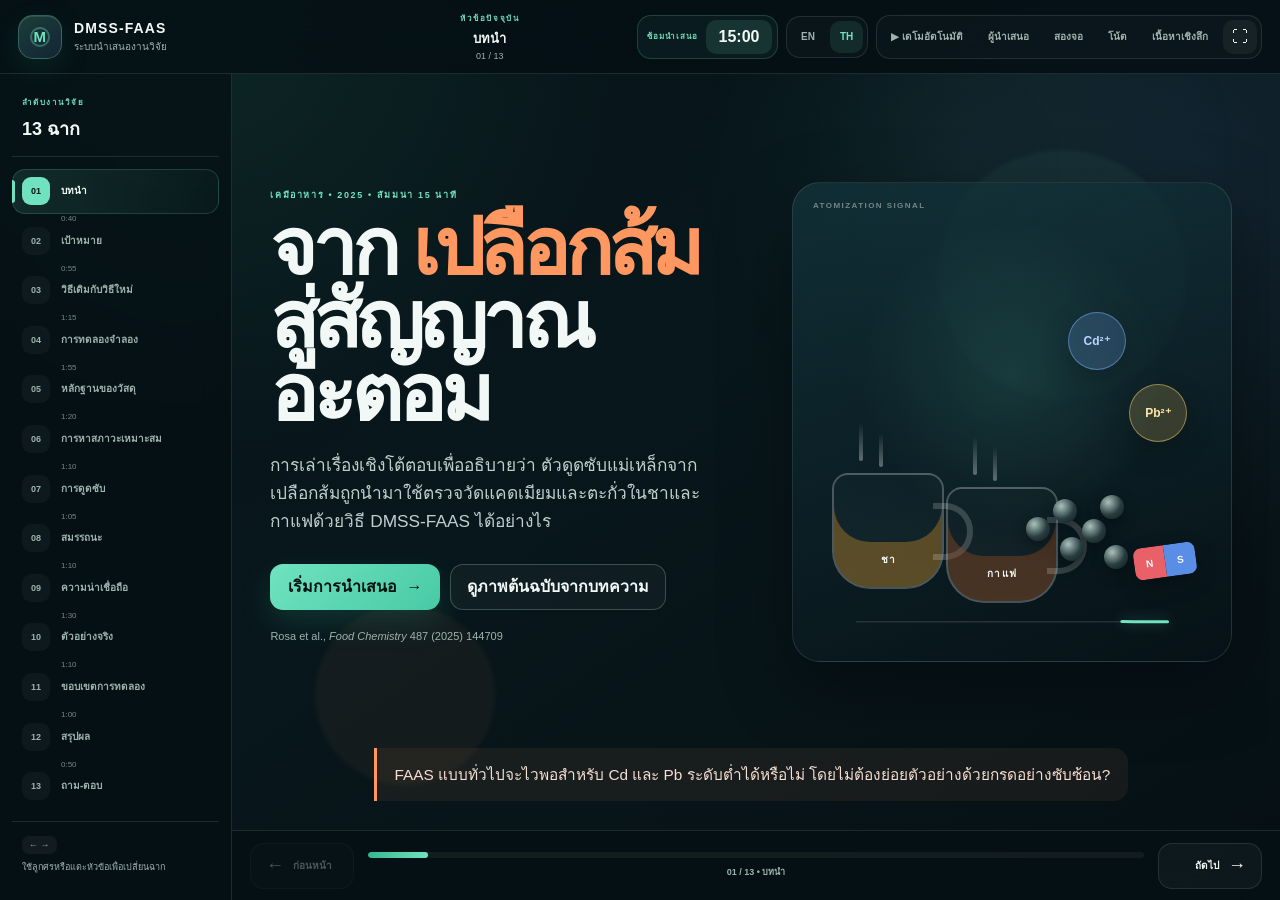
==== commit 98528415: "Add files via upload" ====
--- a/index_th.html
+++ b/index_th.html
@@ -4,26 +4,28 @@
 <head>
 <meta charset="utf-8"/>
 <meta content="width=device-width, initial-scale=1, viewport-fit=cover" name="viewport"/>
-<meta content="#071d24" name="theme-color"/>
+<meta content="#071217" name="theme-color"/>
 <meta content="เว็บไซต์นำเสนองานวิจัยแบบ interactive สองภาษา เกี่ยวกับการวิเคราะห์แคดเมียมและตะกั่วในชาและกาแฟด้วย DMSS-FAAS" name="description"/>
-<title>DMSS-FAAS เรื่องเล่างานวิจัยแบบ Interactive v1.4.0</title>
+<title>DMSS-FAAS งานนำเสนอวิจัยแบบโต้ตอบ v2.0.0</title>
 <link href="manifest.webmanifest" rel="manifest"/>
 <link href="assets/icon.svg" rel="icon" type="image/svg+xml"/>
-<link href="styles.css?v=1.4.0" rel="stylesheet"/>
+<link href="styles.css?v=2.0.0" rel="stylesheet"/>
 </head>
-<body>
+<body><a class="skip-link" href="#stage">ข้ามไปยังเนื้อหา</a>
 <div aria-live="polite" class="app" id="app">
 <header class="topbar">
-<div aria-label="เว็บไซต์นำเสนองานวิจัย DMSS-FAAS" class="brand">
-<span class="brand-mark">M</span>
-<div>
-<strong>DMSS-FAAS</strong>
-<small>เว็บไซต์นำเสนองานวิจัย</small>
-</div>
+<div aria-label="DMSS-FAAS research presentation" class="brand">
+<span aria-hidden="true" class="brand-mark"><i></i><b>M</b></span>
+<div class="brand-copy"><strong>DMSS-FAAS</strong><small>ระบบนำเสนองานวิจัย</small></div>
+</div>
+<div aria-live="polite" class="chrome-scene">
+<span>หัวข้อปัจจุบัน</span>
+<strong id="chromeSceneTitle">บทนำ</strong>
+<small id="chromeSceneMeta">01 / 13</small>
 </div>
 <div class="top-actions">
-<div class="timer-wrap hero-timer" title="ตัวจับเวลาซ้อมนำเสนอ 15 นาที">
-<span class="timer-label" id="timerLabel">REHEARSAL</span>
+<div class="timer-wrap hero-timer" title="15-minute rehearsal timer">
+<span class="timer-label" id="timerLabel">ซ้อมนำเสนอ</span>
 <button aria-label="Start or pause timer" class="timer" id="timerButton" type="button">15:00</button>
 </div>
 <div aria-label="Language switch" class="control-cluster lang-switch" role="group">
@@ -31,17 +33,22 @@
 <a aria-label="Switch to Thai" class="chip-button is-active" href="index_th.html" id="langThLink">TH</a>
 </div>
 <div aria-label="Presentation utilities" class="control-cluster utility-switch" role="group">
-<button aria-label="Toggle demo mode" class="chip-button" id="autoplayButton" title="Auto-play demo mode (D)" type="button">▶ Demo</button>
-<button aria-label="Open presenter mode" class="chip-button" id="presenterButton" title="Presenter mode (P)" type="button">Presenter</button>
-<button aria-label="Open dual-screen presenter view" class="chip-button" id="dualScreenButton" title="Dual-screen presenter view (G)" type="button">Dual</button>
-<button aria-label="Open quick notes" class="chip-button" id="notesButton" title="Quick notes (N)" type="button">Notes</button><button aria-label="Open research details" class="chip-button" id="researchButton" title="Research details (E)" type="button">เนื้อหาเชิงลึก</button>
+<button class="chip-button" id="autoplayButton" title="Auto-play demo mode (D)" type="button">▶ Demo</button>
+<button class="chip-button" id="presenterButton" title="Presenter mode (P)" type="button">Presenter</button>
+<button class="chip-button" id="dualScreenButton" title="Dual-screen presenter view (G)" type="button">Dual</button>
+<button class="chip-button" id="notesButton" title="Quick notes (N)" type="button">Notes</button>
+<button class="chip-button" id="researchButton" title="Research details (E)" type="button">Research</button>
 <button aria-label="Enter fullscreen" class="icon-button" id="fullscreenButton" title="Fullscreen (F)" type="button">⛶</button>
 </div>
 <div class="demo-indicator" hidden="" id="demoIndicator">Demo mode off</div>
 </div>
 </header>
-<main class="stage" id="stage">
-<section class="scene is-active scene-opening" data-notes="เปิดด้วยคำถามง่าย ๆ ว่า ชาและกาแฟที่ดื่มทุกวันอาจมีโลหะหนักในระดับต่ำหรือไม่ จากนั้นบอกว่างานนี้ไม่ได้สร้างเครื่องมือใหม่ทั้งเครื่อง แต่ปรับวิธีเตรียมและนำตัวอย่างเข้าสู่ FAAS ให้มีประสิทธิภาพขึ้น" data-time="40" data-title="บทนำ">
+<aside aria-label="หัวข้อการนำเสนอ" class="deck-rail" id="deckRail">
+<div class="rail-head"><span>ลำดับงานวิจัย</span><strong>13 ฉาก</strong></div>
+<nav class="deck-rail-list" id="deckRailList"></nav>
+<div class="rail-help"><span>← →</span><p>ใช้ลูกศรหรือแตะหัวข้อเพื่อเปลี่ยนฉาก</p></div>
+</aside><main class="stage" id="stage">
+<section class="scene is-active scene-opening" data-notes="เปิดด้วยคำถามง่าย ๆ ว่า ชาและกาแฟที่ดื่มทุกวันอาจมีโลหะหนักในระดับต่ำหรือไม่ จากนั้นบอกว่างานนี้ไม่ได้สร้างเครื่องมือใหม่ทั้งเครื่อง แต่ปรับวิธีเตรียมและนำตัวอย่างเข้าสู่ FAAS ให้มีประสิทธิภาพขึ้น" data-scene-index="0" data-time="40" data-title="บทนำ" tabindex="-1">
 <div class="ambient-orb orb-a"></div><div class="ambient-orb orb-b"></div>
 <div class="hero-grid">
 <div class="hero-copy reveal">
@@ -71,7 +78,7 @@
 </div>
 <div class="opening-question">FAAS แบบทั่วไปจะไวพอสำหรับ Cd และ Pb ระดับต่ำได้หรือไม่ โดยไม่ต้องย่อยตัวอย่างด้วยกรดอย่างซับซ้อน?</div>
 </section>
-<section class="scene" data-notes="เน้นว่านี่เป็นทั้งงานพัฒนาวิธีและงานพิสูจน์ความใช้ได้ เป้าหมายไม่ใช่แค่ให้เกิดสัญญาณ แต่ต้องวัดได้ต่ำกว่าเกณฑ์ ควบคุมความแม่นยำ ความเที่ยง และผลกระทบจากเมทริกซ์" data-time="55" data-title="เป้าหมาย">
+<section class="scene" data-notes="เน้นว่านี่เป็นทั้งงานพัฒนาวิธีและงานพิสูจน์ความใช้ได้ เป้าหมายไม่ใช่แค่ให้เกิดสัญญาณ แต่ต้องวัดได้ต่ำกว่าเกณฑ์ ควบคุมความแม่นยำ ความเที่ยง และผลกระทบจากเมทริกซ์" data-scene-index="1" data-time="55" data-title="เป้าหมาย" tabindex="-1">
 <div class="section-heading">
 <span class="section-number">01</span>
 <div><span class="eyebrow">RESEARCH เป้าหมาย</span><h2>งานวิจัยนี้ต้องการพิสูจน์อะไร?</h2></div>
@@ -97,7 +104,7 @@
 <div class="threshold"><span>Pb</span><b>50</b><small>µg L⁻¹</small></div>
 </div>
 </section>
-<section class="scene" data-notes="เปรียบเทียบแก่นของวิธีเดิมและวิธีใหม่ วิธีเดิมมักย่อยตัวอย่าง ใช้กรดและพ่นสารละลายผ่าน nebulizer โดยมีเพียงบางส่วนเข้าสู่ atomizer ส่วน DMSS-FAAS สกัดโลหะบนอนุภาคแล้วนำอนุภาคเข้าสู่เปลวไฟโดยตรง" data-time="75" data-title="วิธีเดิมกับวิธีใหม่">
+<section class="scene" data-notes="เปรียบเทียบแก่นของวิธีเดิมและวิธีใหม่ วิธีเดิมมักย่อยตัวอย่าง ใช้กรดและพ่นสารละลายผ่าน nebulizer โดยมีเพียงบางส่วนเข้าสู่ atomizer ส่วน DMSS-FAAS สกัดโลหะบนอนุภาคแล้วนำอนุภาคเข้าสู่เปลวไฟโดยตรง" data-scene-index="2" data-time="75" data-title="วิธีเดิมกับวิธีใหม่" tabindex="-1">
 <div class="section-heading">
 <span class="section-number">02</span>
 <div><span class="eyebrow">วิธีการ ความแตกต่าง</span><h2>วิธีนี้ต่างจาก FAAS แบบเดิมอย่างไร?</h2></div>
@@ -133,7 +140,7 @@
 </div>
 <div class="difference-verdict"><b>นวัตกรรมหลัก:</b> ตัว sorbent ไม่ได้เป็นเพียงตัวสกัด แต่กลายเป็นตัวพาตัวอย่างเข้าสู่เปลวไฟด้วย</div>
 </section>
-<section class="scene" data-notes="สาธิตขั้นตอนตาม รูปที่ 1 ทีละขั้น 30 mL ตัวอย่าง + M-OPP 3 mg เขย่า 25 นาที แยกด้วยแม่เหล็ก 10 วินาที เก็บด้วย probe และนำเข้าเปลวไฟ สัญญาณเป็น transient peak ประมาณ 16 วินาที" data-time="115" data-title="การทดลองจำลอง">
+<section class="scene" data-notes="สาธิตขั้นตอนตาม รูปที่ 1 ทีละขั้น 30 mL ตัวอย่าง + M-OPP 3 mg เขย่า 25 นาที แยกด้วยแม่เหล็ก 10 วินาที เก็บด้วย probe และนำเข้าเปลวไฟ สัญญาณเป็น transient peak ประมาณ 16 วินาที" data-scene-index="3" data-time="115" data-title="การทดลองจำลอง" tabindex="-1">
 <div class="section-heading">
 <span class="section-number">03</span>
 <div><span class="eyebrow">INTERACTIVE วิธีการ</span><h2>ทดลองจำลองขั้นตอน DMSS-FAAS</h2></div>
@@ -186,7 +193,7 @@
 </aside>
 </div>
 </section>
-<section class="scene" data-notes="อธิบายว่าทำไมเชื่อว่าวัสดุ M-OPP ถูกสร้างสำเร็จและเหมาะกับการจับโลหะ FTIR แสดง Fe-O และหมู่ฟังก์ชัน zeta potential เป็นลบเหนือ pH 3 ภาพ TEM/SEM และพื้นที่ผิวสนับสนุนลักษณะทางกายภาพ" data-time="80" data-title="หลักฐานของวัสดุ">
+<section class="scene" data-notes="อธิบายว่าทำไมเชื่อว่าวัสดุ M-OPP ถูกสร้างสำเร็จและเหมาะกับการจับโลหะ FTIR แสดง Fe-O และหมู่ฟังก์ชัน zeta potential เป็นลบเหนือ pH 3 ภาพ TEM/SEM และพื้นที่ผิวสนับสนุนลักษณะทางกายภาพ" data-scene-index="4" data-time="80" data-title="หลักฐานของวัสดุ" tabindex="-1">
 <div class="section-heading">
 <span class="section-number">04</span>
 <div><span class="eyebrow">วัสดุและหลักฐาน</span><h2>สร้างและยืนยันวัสดุเปลือกส้มแม่เหล็กอย่างไร?</h2></div>
@@ -213,7 +220,7 @@
 </div>
 <div class="evidence-actions"><button class="ghost-button" data-open="characterization" type="button">เปิดรูปที่ 2 การยืนยันสมบัติ</button><button class="ghost-button" data-open="microscopy" type="button">เปิดรูปที่ 3 ภาพจุลทรรศน์</button></div>
 </section>
-<section class="scene" data-notes="เลื่อนค่าตัวแปรเพื่อแสดงว่าแบบจำลอง DOE ทำนาย absorbance สูงขึ้นเมื่อใช้ระดับสูงของตัวแปรในช่วงที่ศึกษา ค่าที่ใช้จริงคือ 30 mL, 3 mg, 25 นาที อธิบายว่านี่เป็นผลภายในขอบเขตแบบ factorial ไม่ใช่การทำนายนอกช่วง" data-time="70" data-title="การหาสภาวะเหมาะสม">
+<section class="scene" data-notes="เลื่อนค่าตัวแปรเพื่อแสดงว่าแบบจำลอง DOE ทำนาย absorbance สูงขึ้นเมื่อใช้ระดับสูงของตัวแปรในช่วงที่ศึกษา ค่าที่ใช้จริงคือ 30 mL, 3 mg, 25 นาที อธิบายว่านี่เป็นผลภายในขอบเขตแบบ factorial ไม่ใช่การทำนายนอกช่วง" data-scene-index="5" data-time="70" data-title="การหาสภาวะเหมาะสม" tabindex="-1">
 <div class="section-heading">
 <span class="section-number">05</span>
 <div><span class="eyebrow">การออกแบบการทดลอง</span><h2>ทำไมจึงเลือก 30 mL, 3 mg และ 25 นาที?</h2></div>
@@ -239,7 +246,7 @@
 </div>
 </div>
 </section>
-<section class="scene" data-notes="แยก kinetics กับ isotherm ให้ชัด kinetics บอกความเร็วและรูปแบบการดูดซับ ส่วน qmax คือความจุสูงสุดของวัสดุ ไม่ใช่ความเข้มข้นในเครื่องดื่ม Pb จับได้มากกว่า Cd อย่างชัดเจน" data-time="65" data-title="การดูดซับ">
+<section class="scene" data-notes="แยก kinetics กับ isotherm ให้ชัด kinetics บอกความเร็วและรูปแบบการดูดซับ ส่วน qmax คือความจุสูงสุดของวัสดุ ไม่ใช่ความเข้มข้นในเครื่องดื่ม Pb จับได้มากกว่า Cd อย่างชัดเจน" data-scene-index="6" data-time="65" data-title="การดูดซับ" tabindex="-1">
 <div class="section-heading">
 <span class="section-number">06</span>
 <div><span class="eyebrow">กลไก</span><h2>Cd และ Pb มีพฤติกรรมอย่างไรบน M-OPP?</h2></div>
@@ -264,7 +271,7 @@
 </div>
 <div class="scientific-warning">ค่า q<sub>e</sub> และ q<sub>max</sub> บอกความสามารถของ sorbent ในการดูดซับ ไม่ใช่ระดับการปนเปื้อนในเครื่องดื่ม</div>
 </section>
-<section class="scene" data-notes="อธิบายว่าคำว่า sensitivity gain หมายถึงความชันของ calibration curve สูงขึ้น ไม่ใช่ accuracy สูงขึ้น 106 เท่า Pb ได้ผลเด่นที่สุด ขณะที่ coffee gain ต่ำกว่าน้ำและชาเนื่องจากเมทริกซ์ซับซ้อนกว่า" data-time="70" data-title="สมรรถนะ">
+<section class="scene" data-notes="อธิบายว่าคำว่า sensitivity gain หมายถึงความชันของ calibration curve สูงขึ้น ไม่ใช่ accuracy สูงขึ้น 106 เท่า Pb ได้ผลเด่นที่สุด ขณะที่ coffee gain ต่ำกว่าน้ำและชาเนื่องจากเมทริกซ์ซับซ้อนกว่า" data-scene-index="7" data-time="70" data-title="สมรรถนะ" tabindex="-1">
 <div class="section-heading">
 <span class="section-number">07</span>
 <div><span class="eyebrow">ผลลัพธ์ + EFFICIENCY</span><h2>สมรรถนะดีขึ้นมากแค่ไหน?</h2></div>
@@ -284,7 +291,7 @@
 </div>
 <div class="performance-verdict"><span>ภาพรวม</span><strong>มีประสิทธิภาพสูงตามวัตถุประสงค์</strong><small>ภายในเมทริกซ์และสภาวะห้องปฏิบัติการที่ศึกษา</small></div>
 </section>
-<section class="scene" data-notes="ตอบคำถามความน่าเชื่อถือเป็นชั้นหลักฐาน ไม่ใช่บอกแค่ว่า r สูง มีหลักฐานวัสดุ สถิติ วิธีวิเคราะห์ และตัวอย่างจริง แต่ความพร้อมใช้เป็นมาตรฐานยังปานกลาง เพราะยังทำในห้องเดียวและ probe ใส่ด้วยมือ" data-time="90" data-title="ความน่าเชื่อถือ">
+<section class="scene" data-notes="ตอบคำถามความน่าเชื่อถือเป็นชั้นหลักฐาน ไม่ใช่บอกแค่ว่า r สูง มีหลักฐานวัสดุ สถิติ วิธีวิเคราะห์ และตัวอย่างจริง แต่ความพร้อมใช้เป็นมาตรฐานยังปานกลาง เพราะยังทำในห้องเดียวและ probe ใส่ด้วยมือ" data-scene-index="8" data-time="90" data-title="ความน่าเชื่อถือ" tabindex="-1">
 <div class="section-heading">
 <span class="section-number">08</span>
 <div><span class="eyebrow">VALIDATION + ความน่าเชื่อถือ</span><h2>ผลลัพธ์น่าเชื่อถือมากน้อยแค่ไหน และพิสูจน์อย่างไร?</h2></div>
@@ -315,7 +322,7 @@
 </div>
 </div>
 </section>
-<section class="scene" data-notes="แยก detected กับ quantified Cd ไม่พบเหนือ LOD ส่วน Pb พบเหนือ LOD 8 ตัวอย่าง และวัดเชิงปริมาณได้ 5 ตัวอย่าง ทุกค่าต่ำกว่า 50 ไมโครกรัมต่อลิตร ย้ำว่า not detected ไม่เท่ากับศูนย์" data-time="70" data-title="ตัวอย่างจริง">
+<section class="scene" data-notes="แยก detected กับ quantified Cd ไม่พบเหนือ LOD ส่วน Pb พบเหนือ LOD 8 ตัวอย่าง และวัดเชิงปริมาณได้ 5 ตัวอย่าง ทุกค่าต่ำกว่า 50 ไมโครกรัมต่อลิตร ย้ำว่า not detected ไม่เท่ากับศูนย์" data-scene-index="9" data-time="70" data-title="ตัวอย่างจริง" tabindex="-1">
 <div class="section-heading">
 <span class="section-number">09</span>
 <div><span class="eyebrow">ผลการทดสอบตัวอย่างจริง</span><h2>เกิดอะไรขึ้นเมื่อทดสอบกับตัวอย่างชาและกาแฟจริง?</h2></div>
@@ -336,7 +343,7 @@
 </div>
 </div>
 </section>
-<section class="scene" data-notes="กำหนดขอบเขตให้ชัด งานนี้ใช้ชาหลายชนิดและกาแฟเชิงพาณิชย์จากตลาดท้องถิ่น เตรียมแบบชงน้ำร้อน ไม่ได้ครอบคลุมทุกประเทศ ทุกแบรนด์ หรือทุกชนิดอาหาร และมีความไม่สอดคล้องของจำนวนตัวอย่างกับช่วง Pb ระหว่างส่วนต่าง ๆ ของบทความ" data-time="60" data-title="ขอบเขตการทดลอง">
+<section class="scene" data-notes="กำหนดขอบเขตให้ชัด งานนี้ใช้ชาหลายชนิดและกาแฟเชิงพาณิชย์จากตลาดท้องถิ่น เตรียมแบบชงน้ำร้อน ไม่ได้ครอบคลุมทุกประเทศ ทุกแบรนด์ หรือทุกชนิดอาหาร และมีความไม่สอดคล้องของจำนวนตัวอย่างกับช่วง Pb ระหว่างส่วนต่าง ๆ ของบทความ" data-scene-index="10" data-time="60" data-title="ขอบเขตการทดลอง" tabindex="-1">
 <div class="section-heading">
 <span class="section-number">10</span>
 <div><span class="eyebrow">ขอบเขตการทดลอง</span><h2>งานนี้ทดสอบอะไร และไม่ได้ทดสอบอะไร?</h2></div>
@@ -354,7 +361,7 @@
 </div>
 </div>
 </section>
-<section class="scene" data-notes="สรุปเป็นคำตอบสมดุล วิธีนี้มีความไวและเป็นมิตรขึ้น เหมาะกับการตรวจติดตามในเงื่อนไขที่ศึกษา แต่ยังไม่ควรเรียกว่าเป็นวิธีมาตรฐานสากล จบด้วยข้อเสนอให้ทำ automation, inter-lab validation และ independent confirmation" data-time="50" data-title="สรุปผล">
+<section class="scene" data-notes="สรุปเป็นคำตอบสมดุล วิธีนี้มีความไวและเป็นมิตรขึ้น เหมาะกับการตรวจติดตามในเงื่อนไขที่ศึกษา แต่ยังไม่ควรเรียกว่าเป็นวิธีมาตรฐานสากล จบด้วยข้อเสนอให้ทำ automation, inter-lab validation และ independent confirmation" data-scene-index="11" data-time="50" data-title="สรุปผล" tabindex="-1">
 <div class="conclusion-grid">
 <div class="conclusion-copy reveal">
 <span class="eyebrow">ข้อสรุปสุดท้าย</span>
@@ -381,7 +388,7 @@
 </div>
 <button class="primary-button conclusion-next" data-next="" type="button">เปิดหน้าหลักฐานสำหรับถาม-ตอบ <span>→</span></button>
 </section>
-<section class="scene scene-qa" data-notes="หน้านี้ใช้ตอบคำถามหลังจบ ไม่รวมในเวลา 15 นาที กดหัวข้อเพื่อเปิดคำตอบสั้น ๆ และสามารถเปิดภาพต้นฉบับจากบทความได้" data-time="0" data-title="ถาม-ตอบ">
+<section class="scene scene-qa" data-notes="หน้านี้ใช้ตอบคำถามหลังจบ ไม่รวมในเวลา 15 นาที กดหัวข้อเพื่อเปิดคำตอบสั้น ๆ และสามารถเปิดภาพต้นฉบับจากบทความได้" data-scene-index="12" data-time="0" data-title="ถาม-ตอบ" tabindex="-1">
 <div class="section-heading">
 <span class="section-number">Q&amp;A</span>
 <div><span class="eyebrow">หลักฐานสำรอง</span><h2>คำถามที่ผู้ฟังอาจถาม</h2></div>
@@ -401,12 +408,12 @@
 </section>
 </main>
 <footer class="controls">
-<button aria-label="Previous scene" class="nav-button" id="prevButton" type="button">←</button>
+<button aria-label="Previous scene" class="nav-button" id="prevButton" type="button"><b>←</b><span>ก่อนหน้า</span></button>
 <div class="scene-status">
 <div class="progress-track"><i id="progressBar"></i></div>
-<span id="sceneLabel">01 / 12 • บทนำ</span>
-</div>
-<button aria-label="Next scene" class="nav-button" id="nextButton" type="button">→</button>
+<span id="sceneLabel">01 / 13 • Opening</span>
+</div>
+<button aria-label="Next scene" class="nav-button" id="nextButton" type="button"><span>ถัดไป</span><b>→</b></button>
 </footer>
 <aside aria-hidden="true" class="notes-panel" id="notesPanel"><div class="notes-header"><div><span id="notesPanelLabel">QUICK NOTES</span><strong id="notesTitle">Opening</strong></div><button aria-label="Close notes" id="closeNotes" type="button">×</button></div>
 <div class="note-mode-tabs" role="tablist"><button class="note-tab is-active" id="notesQuickTab" type="button">Quick notes</button><button class="note-tab" id="notesScriptTab" type="button">Full script</button></div>
@@ -488,6 +495,6 @@
 </div>
 <div class="install-toast" hidden="" id="installToast"><span>This presentation can be installed and used offline.</span><button id="installButton" type="button">Install</button><button id="dismissInstall" type="button">×</button></div>
 </div>
-<script src="research_content.js?v=1.4.0"></script><script src="app.js?v=1.4.0"></script>
+<script src="research_content.js?v=2.0.0"></script><script src="app.js?v=2.0.0"></script>
 </body>
 </html>
--- a/styles.css
+++ b/styles.css
@@ -1,133 +1,170 @@
+/* DMSS-FAAS Interactive Research Deck v2.0.0
+   Rebuilt responsive shell + deterministic scientific animations */
 :root{
-  --bg:#071d24;--bg2:#0a2a31;--panel:#0e343c;--panel2:#123f48;--text:#f2f7f5;--muted:#9fb8b7;
-  --mint:#6be0bd;--teal:#1fb4a6;--orange:#ff9d45;--gold:#ffd166;--red:#ff6b6b;--blue:#6ab8ff;
-  --line:rgba(255,255,255,.12);--shadow:0 24px 70px rgba(0,0,0,.32);--radius:24px;
-  --topbar-h:64px;--controls-h:62px;--vh:1vh;
+  color-scheme:dark;
+  --bg:#071217;
+  --bg-deep:#040b0e;
+  --surface:#0d1d23;
+  --surface-2:#11272e;
+  --surface-3:#17343c;
+  --glass:rgba(12,30,36,.88);
+  --line:rgba(201,239,230,.12);
+  --line-strong:rgba(201,239,230,.23);
+  --text:#f2f8f6;
+  --muted:#9eb3ae;
+  --mint:#70e2bf;
+  --mint-2:#35b991;
+  --gold:#ffd166;
+  --orange:#ff9860;
+  --blue:#79a9ff;
+  --red:#ff7078;
+  --shadow:0 24px 70px rgba(0,0,0,.34);
+  --shadow-soft:0 14px 40px rgba(0,0,0,.22);
+  --radius-xl:28px;
+  --radius-lg:22px;
+  --radius-md:16px;
+  --topbar-h:74px;
+  --footer-h:70px;
+  --rail-w:232px;
+  --vh:1vh;
+  --ease:cubic-bezier(.22,.78,.2,1);
 }
-*{box-sizing:border-box}html{margin:0;height:100%;overflow:hidden;-webkit-text-size-adjust:100%}body{margin:0;height:100%;overflow:hidden;background:var(--bg);color:var(--text);font-family:Inter,ui-sans-serif,system-ui,-apple-system,BlinkMacSystemFont,"Segoe UI",sans-serif;width:100%;min-width:320px}button,input,select{font:inherit;min-width:0}button{color:inherit}img,svg,canvas{max-width:100%;height:auto}.app{height:100%;min-height:calc(var(--vh,1vh)*100);display:grid;grid-template-rows:var(--topbar-h) 1fr var(--controls-h);background:radial-gradient(circle at 18% 5%,rgba(31,180,166,.14),transparent 30%),radial-gradient(circle at 80% 80%,rgba(255,157,69,.08),transparent 30%),var(--bg)}
-.topbar,.controls{position:relative;z-index:30;display:flex;align-items:center;justify-content:space-between;gap:10px;padding:8px clamp(16px,2.6vw,44px);border-color:var(--line);background:rgba(5,24,30,.88);backdrop-filter:blur(18px)}.topbar{min-height:var(--topbar-h);border-bottom:1px solid var(--line)}.controls{min-height:var(--controls-h);border-top:1px solid var(--line)}
-.brand{display:flex;align-items:center;gap:12px}.brand-mark{display:grid;place-items:center;width:36px;height:36px;border-radius:11px;background:linear-gradient(135deg,var(--orange),var(--gold));color:#17272a;font-weight:900;box-shadow:0 8px 26px rgba(255,157,69,.25)}.brand strong{display:block;letter-spacing:.06em;font-size:13px}.brand small{display:block;color:var(--muted);font-size:10px;margin-top:2px}.top-actions{display:flex;align-items:center;gap:8px;flex-wrap:wrap;justify-content:flex-end}.icon-button,.timer{border:1px solid var(--line);background:rgba(255,255,255,.04);height:38px;border-radius:12px;cursor:pointer}.icon-button{width:38px;font-weight:700}.icon-button:hover,.timer:hover{background:rgba(255,255,255,.09)}.timer-wrap{display:flex;align-items:center;gap:8px}.timer-label{font-size:9px;letter-spacing:.16em;color:var(--muted)}.timer{min-width:74px;padding:0 14px;font-variant-numeric:tabular-nums;font-weight:800}.timer.is-running{border-color:rgba(107,224,189,.5);color:var(--mint)}.timer.is-over{color:var(--red);border-color:rgba(255,107,107,.55)}
-.stage{position:relative;overflow:hidden;min-height:0}.scene{position:absolute;inset:0;width:100%;padding:clamp(24px,3.2vw,54px) clamp(26px,5vw,84px);opacity:0;visibility:hidden;transform:translateX(35px) scale(.99);transition:opacity .42s ease,transform .42s ease,visibility .42s;overflow:hidden}.scene.is-active{opacity:1;visibility:visible;transform:none;z-index:2}.scene.is-leaving{transform:translateX(-35px) scale(.99)}
-.section-heading{display:flex;align-items:flex-start;gap:18px;margin-bottom:clamp(18px,2vw,32px)}.section-number{display:grid;place-items:center;min-width:50px;height:50px;border:1px solid rgba(107,224,189,.38);border-radius:16px;color:var(--mint);font-weight:900;font-size:14px}.eyebrow{display:block;color:var(--mint);letter-spacing:.18em;font-size:10px;font-weight:800;margin-bottom:8px}.section-heading h2,.conclusion-copy h2{margin:0;font-size:clamp(28px,3.1vw,52px);line-height:1.02;letter-spacing:-.045em;max-width:1000px}.small-button{margin-left:auto;border:1px solid var(--line);background:rgba(255,255,255,.04);padding:9px 14px;border-radius:11px;cursor:pointer}.small-button:hover{background:rgba(255,255,255,.1)}
-.reveal{animation:reveal .6s .05s both}.delay-1{animation-delay:.16s}.delay-2{animation-delay:.27s}@keyframes reveal{from{opacity:0;transform:translateY(14px)}to{opacity:1;transform:none}}
-.primary-button,.ghost-button,.text-button{border:0;cursor:pointer;max-width:100%}.primary-button{display:inline-flex;align-items:center;justify-content:center;gap:18px;background:linear-gradient(135deg,var(--mint),#3bbec0);color:#062229;font-weight:900;padding:14px 20px;border-radius:14px;box-shadow:0 12px 30px rgba(66,208,184,.2)}.primary-button:hover{transform:translateY(-1px);filter:brightness(1.05)}.primary-button.full{width:100%}.ghost-button{background:rgba(255,255,255,.05);border:1px solid var(--line);padding:13px 18px;border-radius:14px}.ghost-button:hover{background:rgba(255,255,255,.1)}.text-button{background:none;color:var(--mint);padding:8px;text-decoration:underline;text-underline-offset:4px}
-.scene-opening{display:grid;place-items:center}.ambient-orb{position:absolute;border-radius:50%;filter:blur(2px);opacity:.55}.orb-a{width:460px;height:460px;background:radial-gradient(circle,rgba(31,180,166,.18),transparent 68%);left:-160px;top:-180px}.orb-b{width:520px;height:520px;background:radial-gradient(circle,rgba(255,157,69,.12),transparent 65%);right:-160px;bottom:-240px}.hero-grid{width:min(1340px,100%);display:grid;grid-template-columns:1.05fr .95fr;gap:clamp(30px,5vw,80px);align-items:center}.hero-copy h1{font-size:clamp(48px,6.2vw,98px);line-height:.91;letter-spacing:-.07em;margin:12px 0 24px}.hero-copy h1 em{font-style:normal;color:var(--orange)}.lead{color:#c8d7d5;font-size:clamp(16px,1.4vw,22px);line-height:1.55;max-width:720px}.hero-actions{display:flex;gap:12px;flex-wrap:wrap;margin-top:30px}.source-line{font-size:11px;color:var(--muted);margin-top:18px}.hero-visual{position:relative;min-height:470px;border:1px solid var(--line);border-radius:36px;background:linear-gradient(160deg,rgba(255,255,255,.075),rgba(255,255,255,.018));box-shadow:var(--shadow);overflow:hidden}.cup{position:absolute;bottom:62px;width:138px;height:120px;border:7px solid rgba(255,255,255,.65);border-top:0;border-radius:0 0 32px 32px;display:grid;place-items:center;font-size:10px;letter-spacing:.15em;color:rgba(255,255,255,.72)}.cup:after{content:"";position:absolute;right:-44px;top:18px;width:42px;height:53px;border:7px solid rgba(255,255,255,.55);border-left:0;border-radius:0 28px 28px 0}.cup i{position:absolute;inset:7px;top:16px;border-radius:5px 5px 22px 22px}.tea-cup{left:70px}.tea-cup i{background:linear-gradient(rgba(212,163,52,.55),rgba(152,93,16,.8))}.coffee-cup{right:70px}.coffee-cup i{background:linear-gradient(rgba(89,51,31,.8),rgba(40,21,15,.96))}.metal-ion{position:absolute;width:62px;height:62px;border-radius:50%;display:grid;place-items:center;font-size:12px;font-weight:900;box-shadow:0 10px 24px rgba(0,0,0,.3);animation:float 3s ease-in-out infinite}.cd-ion{left:34%;top:62px;background:linear-gradient(135deg,var(--blue),#3556b8)}.pb-ion{right:27%;top:128px;background:linear-gradient(135deg,var(--orange),#a34e2d);animation-delay:-1.3s}@keyframes float{50%{transform:translateY(-12px)}}.magnetic-cluster{position:absolute;left:43%;top:210px;width:130px;height:100px}.magnetic-cluster span{position:absolute;width:28px;height:28px;border-radius:50%;background:radial-gradient(circle at 30% 30%,#ffd18c,#d5662b 42%,#25363b 46%,#091b21 75%);box-shadow:0 5px 15px rgba(0,0,0,.4)}.magnetic-cluster span:nth-child(1){left:0;top:40px}.magnetic-cluster span:nth-child(2){left:30px;top:15px}.magnetic-cluster span:nth-child(3){left:58px;top:48px}.magnetic-cluster span:nth-child(4){left:86px;top:18px}.magnetic-cluster span:nth-child(5){left:30px;top:68px}.magnetic-cluster span:nth-child(6){left:92px;top:65px}.magnet-mini{position:absolute;left:42%;bottom:38px;display:flex;transform:rotate(-10deg);box-shadow:0 10px 25px rgba(0,0,0,.35)}.magnet-mini b{display:grid;place-items:center;width:48px;height:50px;font-size:12px}.magnet-mini b:first-child{background:#ef5350;border-radius:8px 0 0 8px}.magnet-mini b:last-child{background:#386cbf;border-radius:0 8px 8px 0}.signal-line{position:absolute;right:32px;top:8px;width:230px}.signal-base{stroke:rgba(255,255,255,.15);fill:none;stroke-width:2}.signal-peak{stroke:var(--mint);fill:none;stroke-width:4;stroke-linecap:round;filter:drop-shadow(0 0 9px rgba(107,224,189,.4));stroke-dasharray:600;stroke-dashoffset:600;animation:draw 2.3s 1s forwards}@keyframes draw{to{stroke-dashoffset:0}}.opening-question{position:absolute;bottom:18px;left:50%;transform:translateX(-50%);font-size:11px;color:var(--muted);text-align:center;width:90%}
-.goal-layout{display:grid;grid-template-columns:1.05fr .95fr;gap:22px;max-width:1280px}.goal-card{border:1px solid var(--line);background:linear-gradient(145deg,rgba(255,255,255,.065),rgba(255,255,255,.02));border-radius:var(--radius);box-shadow:0 14px 45px rgba(0,0,0,.13)}.main-goal{padding:34px;min-height:310px}.card-icon{width:58px;height:58px;border-radius:18px;display:grid;place-items:center;background:rgba(107,224,189,.12);color:var(--mint);font-size:35px}.card-kicker{display:block;margin:25px 0 10px;color:var(--mint);font-size:10px;letter-spacing:.16em;font-weight:800}.main-goal h3{font-size:clamp(24px,2.2vw,38px);line-height:1.12;margin:0 0 16px;letter-spacing:-.035em}.main-goal p{color:#bdd0cd;line-height:1.55;font-size:15px}.goal-stack{display:grid;gap:10px}.goal-card.compact{padding:15px 18px;display:flex;align-items:center;gap:15px}.goal-card.compact b{width:31px;height:31px;border-radius:10px;background:rgba(255,157,69,.12);display:grid;place-items:center;color:var(--orange)}.goal-card.compact span{font-size:14px}.regulatory-strip{margin-top:22px;max-width:1280px;border-radius:20px;padding:18px 24px;background:linear-gradient(90deg,rgba(107,224,189,.12),rgba(255,157,69,.09));border:1px solid var(--line);display:grid;grid-template-columns:1fr auto auto;gap:24px;align-items:center}.regulatory-strip>div:first-child span{font-size:9px;letter-spacing:.16em;color:var(--muted);display:block}.regulatory-strip>div:first-child strong{font-size:17px}.threshold{display:grid;grid-template-columns:auto auto;column-gap:8px;align-items:center}.threshold span{font-weight:900}.threshold b{font-size:32px;color:var(--gold)}.threshold small{grid-column:2;color:var(--muted)}
-.comparison-switch{display:inline-flex;flex-wrap:wrap;max-width:100%;padding:4px;background:rgba(255,255,255,.05);border:1px solid var(--line);border-radius:14px;margin-bottom:18px}.compare-tab{border:0;background:transparent;padding:10px 18px;border-radius:10px;cursor:pointer;color:var(--muted);font-weight:800}.compare-tab.is-selected{background:var(--text);color:#08252c}.method-comparison{position:relative;max-width:1320px;height:390px}.method-panel{position:absolute;inset:0;overflow:auto;border-radius:28px;border:1px solid var(--line);background:linear-gradient(150deg,rgba(255,255,255,.065),rgba(255,255,255,.015));padding:28px;opacity:0;transform:scale(.98);pointer-events:none;transition:.35s}.method-panel.is-visible{opacity:1;transform:none;pointer-events:auto}.method-title{display:flex;align-items:center;gap:16px}.method-title h3{font-size:28px;margin:0}.method-badge{font-size:9px;letter-spacing:.15em;font-weight:900;color:var(--orange);border:1px solid rgba(255,157,69,.35);padding:7px 9px;border-radius:8px}.conventional-visual{display:flex;align-items:center;justify-content:center;gap:30px;height:210px}.acid-bottle{width:70px;height:100px;border-radius:8px 8px 18px 18px;background:linear-gradient(#f4f6f2 65%,#e9d54f 66%);color:#183037;display:grid;place-items:center;font-weight:900;box-shadow:0 12px 20px rgba(0,0,0,.2)}.acid-bottle:before{content:"";position:absolute}.heat-vessel{position:relative;width:110px;height:125px;border:4px solid rgba(255,255,255,.7);border-top:0;border-radius:0 0 28px 28px}.heat-vessel .liquid{position:absolute;left:5px;right:5px;bottom:5px;height:64%;border-radius:0 0 20px 20px;background:rgba(255,194,80,.45)}.heat-vessel:after{content:"♨";position:absolute;bottom:-42px;width:100%;text-align:center;color:var(--orange);font-size:28px}.heat-vessel span,.nebulizer span{position:absolute;bottom:-63px;width:160px;left:50%;transform:translateX(-50%);font-size:10px;color:var(--muted);text-align:center}.arrow-flow{font-size:34px;color:var(--muted)}.nebulizer{position:relative;width:130px;height:55px;border-radius:28px;background:#d6e2df}.spray{position:absolute;right:-70px;top:4px;width:76px;height:48px;background:radial-gradient(circle at 5% 50%,rgba(107,224,189,.8) 0 2px,transparent 3px),radial-gradient(circle at 35% 20%,rgba(107,224,189,.5) 0 2px,transparent 3px),radial-gradient(circle at 65% 65%,rgba(107,224,189,.4) 0 2px,transparent 3px);background-size:16px 16px}.atomizer-box{width:160px;height:130px;border:1px dashed rgba(255,255,255,.3);border-radius:18px;display:grid;place-items:center;text-align:center}.atomizer-box b{font-size:38px;color:var(--red)}.atomizer-box span{font-size:10px;color:var(--muted)}.tiny-particles{position:absolute}.method-points{display:flex;justify-content:center;gap:12px}.method-points span{font-size:11px;border:1px solid rgba(255,107,107,.25);background:rgba(255,107,107,.08);color:#ffc2c2;padding:8px 12px;border-radius:999px}.method-points.positive span{border-color:rgba(107,224,189,.25);background:rgba(107,224,189,.08);color:#c5fff0}.dmss-mini-flow{display:grid;grid-template-columns:1fr auto 1fr auto 1fr auto 1fr;align-items:center;gap:18px;margin:40px 0 26px}.dmss-mini-flow>b{color:var(--muted);font-size:25px}.mini-step{display:flex;flex-direction:column;align-items:center;text-align:center;gap:12px}.mini-step i{display:block;width:70px;height:70px;border-radius:22px;background:rgba(107,224,189,.1);border:1px solid rgba(107,224,189,.22);position:relative}.mini-step span{font-size:12px;color:#c8d8d5}.tube-icon:before{content:"";position:absolute;left:24px;top:12px;width:22px;height:42px;border:3px solid var(--mint);border-top:0;border-radius:0 0 12px 12px}.magnet-icon:before{content:"N  S";position:absolute;inset:18px 8px;display:grid;place-items:center;background:linear-gradient(90deg,#ef5350 50%,#386cbf 50%);border-radius:8px;font-style:normal;font-size:9px;word-spacing:18px}.probe-icon:before{content:"";position:absolute;width:5px;height:48px;background:#d4dedc;left:32px;top:8px;border-radius:3px}.probe-icon:after{content:"";position:absolute;width:24px;height:12px;border-radius:50%;background:#34251f;left:23px;bottom:9px}.flame-icon:before{content:"";position:absolute;left:22px;top:8px;width:28px;height:50px;background:linear-gradient(var(--gold),var(--orange),#2e7dff);clip-path:polygon(50% 0,78% 35%,88% 64%,70% 100%,28% 100%,10% 64%,24% 34%)}.transport-meter{max-width:760px;margin:0 auto 18px;text-align:center}.transport-meter>span{font-size:11px;color:var(--muted)}.transport-meter>div{height:10px;border-radius:10px;background:rgba(255,255,255,.08);overflow:hidden;margin:8px 0}.transport-meter i{display:block;height:100%;background:linear-gradient(90deg,var(--mint),var(--gold));border-radius:10px;animation:fill 1s .3s both}@keyframes fill{from{width:0}}.transport-meter strong{font-size:13px;color:var(--mint)}.difference-verdict{max-width:1320px;margin-top:18px;padding:15px 20px;border-left:3px solid var(--orange);background:rgba(255,157,69,.07);border-radius:0 14px 14px 0;color:#d9e5e2;font-size:14px}
-.experiment-layout{display:grid;grid-template-columns:1fr 360px;gap:24px;height:calc(100% - 92px)}.experiment-stage{border-radius:28px;border:1px solid var(--line);background:linear-gradient(160deg,rgba(255,255,255,.055),rgba(255,255,255,.015));position:relative;overflow:hidden}.lab-bench{position:absolute;inset:0 0 90px}.lab-bench:after{content:"";position:absolute;left:4%;right:4%;bottom:55px;height:12px;background:#203c42;border-radius:8px;box-shadow:0 14px 0 #112a30}.sample-tube{position:absolute;left:16%;bottom:68px;width:112px;height:230px;border:5px solid rgba(225,240,237,.72);border-top-width:9px;border-radius:12px 12px 44px 44px;overflow:hidden;transition:.8s}.tube-liquid{position:absolute;left:5px;right:5px;bottom:5px;height:72%;background:linear-gradient(rgba(157,216,199,.26),rgba(68,143,133,.42));border-radius:0 0 36px 36px}.tube-label{position:absolute;bottom:50px;width:100%;text-align:center;font-size:10px;color:#d9ebe7}.particles{position:absolute;inset:48px 8px 10px}.particles i{position:absolute;width:9px;height:9px;border-radius:50%;background:radial-gradient(circle at 30% 30%,#f9a95e,#783f24 45%,#17262b 52%);transition:1s;animation:particle-float 2s ease-in-out infinite}@keyframes particle-float{50%{transform:translate(8px,-8px)}}.sample-tube.is-shaking{animation:shake .12s infinite}@keyframes shake{25%{transform:translateX(-5px) rotate(-1deg)}75%{transform:translateX(5px) rotate(1deg)}}.particles.is-settled i{top:auto!important;bottom:var(--settle,5px)!important;left:var(--left,30%)!important;animation:none}.external-magnet{position:absolute;left:14.6%;bottom:25px;display:flex;opacity:.1;transform:translateY(40px);transition:.7s}.external-magnet.is-active{opacity:1;transform:none}.external-magnet b{display:grid;place-items:center;width:62px;height:45px;font-size:11px}.external-magnet b:first-child{background:#ef5350;border-radius:8px 0 0 8px}.external-magnet b:last-child{background:#386cbf;border-radius:0 8px 8px 0}.magnetic-probe{position:absolute;left:38%;top:10px;width:50px;height:300px;transform:translateY(-340px);transition:1s}.magnetic-probe span{position:absolute;left:21px;top:0;width:8px;height:260px;border-radius:5px;background:linear-gradient(90deg,#a8b9ba,#f2f5f4,#819596)}.magnetic-probe i{position:absolute;left:8px;bottom:10px;width:35px;height:25px;border-radius:50%;background:#231a18;box-shadow:0 0 15px #ff9d45}.magnetic-probe.is-lowered{transform:translateY(30px)}.magnetic-probe.is-flame{left:64%;top:135px;transform:rotate(58deg);transform-origin:top;z-index:3}.faas-unit{position:absolute;right:8%;bottom:56px;width:270px;height:190px}.burner{position:absolute;left:50px;bottom:0;width:180px;height:55px;border-radius:8px 8px 20px 20px;background:linear-gradient(#b7c3c2,#4b6266)}.burner:before{content:"";position:absolute;left:15px;right:15px;top:-10px;height:13px;border-radius:50%;background:#192c31}.burner-flame{position:absolute;left:87px;bottom:45px;width:110px;height:135px;opacity:.55;background:radial-gradient(ellipse at bottom,rgba(70,151,255,.8),rgba(77,214,202,.35) 35%,rgba(255,193,85,.35) 60%,transparent 72%);clip-path:polygon(50% 0,73% 25%,91% 63%,78% 100%,20% 100%,9% 63%,28% 28%);filter:blur(2px);transition:.5s}.burner-flame.is-hot{opacity:1;filter:drop-shadow(0 0 25px rgba(255,157,69,.5))}.beam{position:absolute;left:-70px;right:-130px;top:70px;height:4px;background:linear-gradient(90deg,transparent,var(--gold) 18%,var(--gold) 80%,transparent);box-shadow:0 0 14px rgba(255,209,102,.55)}.faas-unit>span{position:absolute;right:0;bottom:4px;color:var(--muted);font-size:11px}.signal-monitor{position:absolute;right:4%;top:20px;width:300px;border:1px solid var(--line);background:rgba(3,16,20,.72);border-radius:18px;padding:8px 10px 10px}.signal-monitor svg{width:100%;height:100px}.axis{stroke:rgba(255,255,255,.16);fill:none;stroke-width:2}.experiment-signal{stroke:var(--mint);fill:none;stroke-width:4;stroke-linecap:round;transition:1.2s}.signal-monitor span{display:block;text-align:center;font-size:10px;color:var(--muted)}.experiment-status{position:absolute;left:0;right:0;bottom:0;height:90px;border-top:1px solid var(--line);padding:15px 22px;background:rgba(5,24,30,.7)}.experiment-status span{font-size:9px;letter-spacing:.15em;color:var(--mint)}.experiment-status strong{display:block;margin:6px 0 9px;font-size:14px}.experiment-progress{height:5px;background:rgba(255,255,255,.08);border-radius:5px;overflow:hidden}.experiment-progress i{display:block;height:100%;width:20%;background:linear-gradient(90deg,var(--mint),var(--gold));transition:.5s}.experiment-controls{border:1px solid var(--line);border-radius:28px;background:rgba(255,255,255,.035);padding:18px;display:flex;flex-direction:column}.metal-select{display:grid;grid-template-columns:1fr 1fr;gap:8px}.metal-button{border:1px solid var(--line);background:transparent;border-radius:13px;padding:10px;cursor:pointer;font-weight:900}.metal-button small{display:block;color:var(--muted);font-weight:500;margin-top:3px}.metal-button.is-active{background:rgba(107,224,189,.12);border-color:rgba(107,224,189,.4);color:var(--mint)}.protocol-list{padding:0;margin:14px 0;list-style:none;display:grid;gap:6px;flex:1}.protocol-list button{width:100%;border:0;background:transparent;display:flex;align-items:center;gap:12px;text-align:left;padding:10px;border-radius:12px;cursor:pointer}.protocol-list li.is-current button{background:rgba(255,255,255,.08)}.protocol-list b{color:var(--orange);font-size:10px}.protocol-list span{font-size:12px}.protocol-list li.is-done span{text-decoration:line-through;color:var(--muted)}
-.sorbent-layout{display:grid;grid-template-columns:.95fr 1.05fr;gap:24px}.synthesis-flow{position:relative;display:grid;grid-template-columns:1fr 1fr;gap:10px;padding-right:220px;min-height:360px}.synthesis-step{border:1px solid var(--line);background:rgba(255,255,255,.03);border-radius:18px;padding:18px;text-align:left;cursor:pointer}.synthesis-step.is-active{border-color:rgba(255,157,69,.5);background:rgba(255,157,69,.09)}.synthesis-step i{display:block;color:var(--orange);font-style:normal;font-size:9px;margin-bottom:15px}.synthesis-step b{display:block;font-size:15px}.synthesis-step span{display:block;color:var(--muted);font-size:10px;margin-top:5px}.synthesis-visual{position:absolute;right:0;top:0;width:200px;height:100%;border:1px solid var(--line);border-radius:24px;background:radial-gradient(circle at 50% 38%,rgba(255,157,69,.15),transparent 50%),rgba(255,255,255,.025);overflow:hidden}.orange-peel-shape{position:absolute;left:44px;top:55px;width:115px;height:115px;border-radius:50%;border:24px solid var(--orange);border-left-color:transparent;transform:rotate(-35deg);transition:.6s}.orange-peel-shape:after{content:"";position:absolute;inset:0;border-radius:50%;border:8px solid #ffd68d}.powder-cloud,.iron-dots{position:absolute;inset:35px}.powder-cloud:before{content:"";position:absolute;inset:80px 20px 25px;background:radial-gradient(circle at 20% 30%,#df8a36 0 3px,transparent 4px),radial-gradient(circle at 70% 15%,#f3b26c 0 3px,transparent 4px),radial-gradient(circle at 45% 70%,#bb6527 0 3px,transparent 4px);background-size:16px 17px;opacity:0;transition:.6s}.iron-dots:before{content:"";position:absolute;inset:65px 10px 20px;background:radial-gradient(circle,#172328 0 4px,#df7934 5px 7px,transparent 8px);background-size:26px 25px;opacity:0;transition:.6s}.synthesis-magnet{position:absolute;left:43px;bottom:24px;display:flex;opacity:0;transition:.6s}.synthesis-magnet b{width:55px;height:40px;display:grid;place-items:center;font-size:9px}.synthesis-magnet b:first-child{background:#ef5350;border-radius:8px 0 0 8px}.synthesis-magnet b:last-child{background:#386cbf;border-radius:0 8px 8px 0}.state-grind .orange-peel-shape{opacity:0;transform:scale(.2)}.state-grind .powder-cloud:before{opacity:1}.state-magnetize .orange-peel-shape{opacity:0}.state-magnetize .iron-dots:before{opacity:1}.state-separate .orange-peel-shape{opacity:0}.state-separate .iron-dots:before,.state-separate .synthesis-magnet{opacity:1}.evidence-grid{display:grid;grid-template-columns:1fr 1fr;gap:12px}.evidence-card{border:1px solid var(--line);background:rgba(255,255,255,.035);border-radius:20px;padding:20px}.evidence-card>span{font-size:9px;letter-spacing:.15em;color:var(--mint)}.evidence-card>b{display:block;font-size:22px;margin:8px 0}.evidence-card p{font-size:12px;line-height:1.5;color:#b8ccca;margin:0}.evidence-card.metrics{display:grid;grid-template-columns:1fr 1fr;gap:10px}.evidence-card.metrics>span{grid-column:1/-1}.evidence-card.metrics div{background:rgba(255,255,255,.04);padding:12px;border-radius:14px}.evidence-card.metrics b{font-size:20px;color:var(--gold)}.evidence-card.metrics small{display:block;color:var(--muted);font-size:9px;margin-top:5px}.evidence-actions{display:flex;justify-content:flex-end;gap:10px;margin-top:14px}
-.optimization-layout{display:grid;grid-template-columns:1fr .9fr;gap:24px;max-width:1220px}.optimizer,.response-card{border:1px solid var(--line);border-radius:26px;background:rgba(255,255,255,.035);padding:26px}.optimizer-toolbar{display:grid;grid-template-columns:1fr 1fr;gap:12px;margin-bottom:22px}.optimizer-toolbar label{font-size:10px;color:var(--muted)}.optimizer-toolbar select{width:100%;margin-top:6px;background:#0b2b32;color:var(--text);border:1px solid var(--line);border-radius:10px;padding:10px}.range-row{display:block;margin:19px 0}.range-row>span{display:flex;justify-content:space-between;font-size:12px}.range-row b{color:var(--gold)}input[type=range]{width:100%;accent-color:var(--mint);margin-top:12px}.model-note{font-size:10px;color:var(--muted);line-height:1.5}.response-card{text-align:center;display:flex;flex-direction:column;align-items:center}.response-card>span{font-size:9px;letter-spacing:.16em;color:var(--muted)}.response-card>strong{font-size:clamp(60px,7vw,100px);line-height:1;color:var(--mint);margin:15px 0}.response-gauge{width:85%;height:13px;border-radius:12px;background:rgba(255,255,255,.08);overflow:hidden}.response-gauge i{display:block;height:100%;background:linear-gradient(90deg,var(--blue),var(--mint),var(--gold));width:90%;border-radius:12px;transition:.5s}.optimization-verdict{margin:12px 0 20px;padding:8px 12px;border-radius:999px;background:rgba(107,224,189,.11);color:var(--mint);font-size:11px}.doe-proof{width:100%;display:grid;grid-template-columns:1fr 1fr 1fr;gap:8px}.doe-proof div{padding:12px 8px;border-radius:14px;background:rgba(255,255,255,.04)}.doe-proof b{display:block;font-size:12px}.doe-proof span{display:block;font-size:8px;color:var(--muted);margin-top:4px}
-.adsorption-toggle{display:inline-flex;border:1px solid var(--line);border-radius:13px;padding:4px;background:rgba(255,255,255,.03);margin-bottom:18px}.adsorb-button{border:0;background:transparent;color:var(--muted);padding:9px 16px;border-radius:9px;cursor:pointer}.adsorb-button.is-active{background:var(--text);color:#08252c;font-weight:900}.adsorption-layout{display:grid;grid-template-columns:1.1fr .95fr .75fr;gap:18px}.adsorption-animation,.kinetics-card,.capacity-card{min-height:330px;border:1px solid var(--line);border-radius:24px;background:rgba(255,255,255,.035);padding:22px;position:relative;overflow:hidden}.surface-label{font-size:10px;color:var(--muted)}.sorbent-surface{position:absolute;left:10%;right:10%;bottom:42px;height:80px;border-radius:50% 50% 22px 22px;background:linear-gradient(170deg,#934b28,#3b2821);box-shadow:inset 0 14px 30px rgba(255,171,82,.18),0 20px 30px rgba(0,0,0,.3)}.sorbent-surface span{position:absolute;width:16px;height:16px;border-radius:50%;background:#d66b35;top:-5px}.sorbent-surface span:nth-child(1){left:10%}.sorbent-surface span:nth-child(2){left:27%;top:-12px}.sorbent-surface span:nth-child(3){left:43%}.sorbent-surface span:nth-child(4){left:59%;top:-11px}.sorbent-surface span:nth-child(5){left:74%}.sorbent-surface span:nth-child(6){left:88%;top:-8px}.adsorb-ions i{position:absolute;width:52px;height:52px;border-radius:50%;display:grid;place-items:center;font-style:normal;font-size:10px;font-weight:900;background:linear-gradient(135deg,var(--blue),#3556b8);animation:adsorb 3.2s ease-in-out infinite}.adsorb-ions.pb-mode i{background:linear-gradient(135deg,var(--orange),#9a4f2b)}.adsorb-ions i:nth-child(1){left:15%;top:55px}.adsorb-ions i:nth-child(2){left:38%;top:90px;animation-delay:-.8s}.adsorb-ions i:nth-child(3){left:60%;top:46px;animation-delay:-1.5s}.adsorb-ions i:nth-child(4){left:75%;top:116px;animation-delay:-2.2s}.adsorb-ions i:nth-child(5){left:25%;top:150px;animation-delay:-2.7s}@keyframes adsorb{50%,100%{transform:translateY(115px) scale(.8);opacity:.8}}.kinetics-card>span,.capacity-card>span{font-size:9px;letter-spacing:.15em;color:var(--muted)}.kinetics-card>strong,.capacity-card>strong{display:block;font-size:19px;margin:10px 0;color:var(--mint)}.kinetics-card svg{width:100%;height:185px}.curve-line{stroke:var(--orange);stroke-width:4;fill:none;stroke-linecap:round;transition:.6s}.kinetics-card>div{display:flex;align-items:center;gap:12px}.kinetics-card>div b{color:var(--gold)}.kinetics-card>div span{color:var(--muted);font-size:9px}.capacity-card{text-align:center}.capacity-orbit{width:145px;height:145px;border:1px solid rgba(107,224,189,.28);border-radius:50%;margin:25px auto 16px;display:grid;place-items:center;align-content:center;background:radial-gradient(circle,rgba(107,224,189,.1),transparent 65%);box-shadow:0 0 0 15px rgba(107,224,189,.025)}.capacity-orbit b{font-size:38px;color:var(--gold)}.capacity-orbit small{font-size:9px;color:var(--muted)}.capacity-card p{color:#b8ccca;font-size:11px;line-height:1.5}.scientific-warning{margin-top:16px;font-size:11px;color:#f4d9a3;border:1px solid rgba(255,209,102,.2);background:rgba(255,209,102,.06);padding:11px 14px;border-radius:13px;text-align:center}
-.performance-layout{display:grid;grid-template-columns:1.25fr .75fr;gap:20px}.sensitivity-card{border:1px solid var(--line);border-radius:26px;background:rgba(255,255,255,.035);padding:24px}.card-header{display:flex;justify-content:space-between;align-items:flex-start}.card-header span{font-size:9px;letter-spacing:.15em;color:var(--muted)}.card-header h3{font-size:20px;margin:7px 0}.mini-toggle{display:flex;border:1px solid var(--line);border-radius:10px;padding:3px}.gain-button{border:0;background:transparent;color:var(--muted);padding:7px 12px;border-radius:7px;cursor:pointer}.gain-button.is-active{background:var(--text);color:#08252c;font-weight:900}.bar-chart{height:265px;display:flex;align-items:flex-end;justify-content:center;gap:11%;padding:20px 40px 0;border-bottom:1px solid var(--line)}.bar-column{height:100%;width:21%;display:flex;flex-direction:column;justify-content:flex-end;align-items:center;gap:8px}.bar-column b{font-size:18px;color:var(--gold)}.bar-column i{width:100%;background:linear-gradient(var(--mint),#258b8d);border-radius:12px 12px 4px 4px;transition:.55s;min-height:8px;box-shadow:0 0 20px rgba(107,224,189,.15)}.bar-column span{font-size:11px;color:var(--muted);margin-bottom:8px}.sensitivity-card p{font-size:11px;color:#bbcecb;margin:15px 0 0}.efficiency-grid{display:grid;grid-template-columns:1fr 1fr;gap:12px}.efficiency-grid article{border:1px solid var(--line);border-radius:22px;background:rgba(255,255,255,.035);padding:20px;display:flex;flex-direction:column;justify-content:center;min-height:155px}.eff-icon{font-size:25px;color:var(--orange)}.efficiency-grid b{font-size:20px;margin:14px 0 4px}.efficiency-grid small{color:var(--muted)}.performance-verdict{margin-top:18px;max-width:1190px;display:flex;align-items:center;gap:18px;border:1px solid rgba(107,224,189,.25);background:rgba(107,224,189,.07);border-radius:18px;padding:14px 20px}.performance-verdict span{font-size:9px;letter-spacing:.15em;color:var(--muted)}.performance-verdict strong{font-size:18px;color:var(--mint)}.performance-verdict small{margin-left:auto;color:var(--muted)}
-.reliability-layout{display:grid;grid-template-columns:1.05fr .9fr .72fr;gap:16px}.validation-dashboard{display:grid;grid-template-columns:1fr 1fr;gap:9px}.validation-dashboard article{border:1px solid var(--line);border-radius:17px;background:rgba(255,255,255,.035);padding:15px}.validation-dashboard span{font-size:9px;color:var(--muted);display:block}.validation-dashboard b{display:block;font-size:15px;margin:7px 0 10px}.status{display:inline-block;font-style:normal;font-size:8px;letter-spacing:.1em;padding:5px 7px;border-radius:6px}.status.good{background:rgba(107,224,189,.12);color:var(--mint)}.evidence-ladder,.credibility-card{border:1px solid var(--line);border-radius:22px;background:rgba(255,255,255,.035);padding:20px}.evidence-ladder h3{margin:0 0 15px}.evidence-ladder ol{list-style:none;padding:0;margin:0;display:grid;gap:13px;counter-reset:step}.evidence-ladder li{counter-increment:step;position:relative;padding-left:38px}.evidence-ladder li:before{content:counter(step);position:absolute;left:0;top:0;width:25px;height:25px;display:grid;place-items:center;border-radius:8px;background:rgba(255,157,69,.13);color:var(--orange);font-size:9px;font-weight:900}.evidence-ladder b{display:block;font-size:12px}.evidence-ladder span{display:block;font-size:9px;color:var(--muted);line-height:1.45;margin-top:3px}.credibility-card{text-align:center}.credibility-card>span{font-size:9px;letter-spacing:.15em;color:var(--muted)}.credibility-ring{margin:18px auto;width:148px;height:148px;border-radius:50%;display:grid;place-items:center;align-content:center;background:conic-gradient(var(--mint) 0 72%,rgba(255,255,255,.07) 72%);position:relative}.credibility-ring:before{content:"";position:absolute;inset:12px;border-radius:50%;background:#0c3038}.credibility-ring b,.credibility-ring small{position:relative}.credibility-ring b{font-size:24px;color:var(--mint)}.credibility-ring small{font-size:9px;color:var(--muted)}.credibility-card p{font-size:11px;line-height:1.5;color:#bdd0cd}.limits-mini{display:flex;flex-wrap:wrap;gap:6px;justify-content:center}.limits-mini span{font-size:8px;color:#f2c2c2;background:rgba(255,107,107,.07);border:1px solid rgba(255,107,107,.18);padding:5px 7px;border-radius:999px}
-.sample-summary{display:grid;grid-template-columns:repeat(4,1fr);gap:10px;margin-bottom:18px}.sample-summary article{border:1px solid var(--line);border-radius:18px;background:rgba(255,255,255,.035);padding:15px}.sample-summary span{display:block;font-size:9px;color:var(--muted)}.sample-summary b{display:block;font-size:18px;margin:7px 0}.sample-summary small{font-size:9px;color:var(--muted)}.real-results-layout{display:grid;grid-template-columns:1.15fr .85fr;gap:20px}.real-sample-chart,.sample-inspector{border:1px solid var(--line);border-radius:24px;background:rgba(255,255,255,.035);min-height:330px}.real-sample-chart{display:flex;align-items:flex-end;gap:7%;padding:35px 38px 25px;position:relative}.real-sample-chart:before{content:"Pb MRL = 50 µg L⁻¹";position:absolute;left:28px;right:28px;top:24px;border-top:1px dashed rgba(255,209,102,.55);padding-top:6px;font-size:9px;color:var(--gold);text-align:right}.sample-result-bar{flex:1;height:100%;display:flex;flex-direction:column;justify-content:flex-end;align-items:center;gap:7px}.sample-result-bar i{display:block;width:72%;background:linear-gradient(var(--orange),#a4532d);border-radius:10px 10px 4px 4px;min-height:5px;transition:.45s}.sample-result-bar b{font-size:11px;color:var(--gold)}.sample-result-bar span{font-size:8px;color:var(--muted);text-align:center}.sample-inspector{padding:22px}.sample-inspector>span{font-size:9px;letter-spacing:.15em;color:var(--muted)}.sample-buttons{display:flex;flex-wrap:wrap;gap:7px;margin:13px 0}.sample-buttons button{border:1px solid var(--line);background:transparent;border-radius:9px;padding:7px 9px;font-size:9px;cursor:pointer}.sample-buttons button.is-active{background:var(--text);color:#08252c;font-weight:900}.selected-sample{padding:17px;background:rgba(255,255,255,.04);border-radius:17px;text-align:center}.selected-sample>span{display:block;color:var(--mint);font-size:11px}.selected-sample>strong{font-size:54px;color:var(--gold)}.selected-sample>small{display:block;color:var(--muted)}.mrl-line{height:9px;background:rgba(255,255,255,.08);border-radius:9px;margin:16px 0 6px;position:relative}.mrl-line i{display:block;height:100%;background:linear-gradient(90deg,var(--mint),var(--orange));border-radius:9px;transition:.45s}.mrl-line b{position:absolute;right:0;top:13px;font-size:8px;color:var(--muted)}.sample-inspector p{font-size:10px;color:#b8ccca;line-height:1.5;margin-top:18px}
-.scope-layout{display:grid;grid-template-columns:1.05fr .95fr;gap:20px}.scope-in,.scope-out{border:1px solid var(--line);border-radius:26px;background:rgba(255,255,255,.035);padding:25px;min-height:410px}.scope-in h3,.scope-out h3{margin:0 0 18px;font-size:22px}.scope-in h3{color:var(--mint)}.scope-out h3{color:var(--orange)}.matrix-chips{display:flex;flex-wrap:wrap;gap:8px}.matrix-chips span{border:1px solid rgba(107,224,189,.2);background:rgba(107,224,189,.07);padding:8px 11px;border-radius:999px;font-size:10px}.prep-grid{display:grid;grid-template-columns:1fr 1fr;gap:10px;margin-top:25px}.prep-grid article{padding:16px;border-radius:17px;background:rgba(255,255,255,.04)}.prep-grid b{display:block;color:var(--gold);font-size:14px;margin-bottom:6px}.prep-grid span{font-size:10px;color:var(--muted);line-height:1.5}.scope-out ul{padding-left:20px;color:#c0d1cf;font-size:12px;line-height:1.7}.reporting-note{margin-top:18px;border-left:3px solid var(--orange);background:rgba(255,157,69,.07);padding:14px;border-radius:0 14px 14px 0}.reporting-note b{display:block;color:var(--orange);font-size:11px}.reporting-note span{display:block;color:#c8d6d4;font-size:9px;line-height:1.55;margin-top:6px}
-.conclusion-grid{display:grid;grid-template-columns:1.15fr .85fr;gap:32px;align-items:center;height:calc(100% - 45px)}.conclusion-copy h2{font-size:clamp(36px,4.2vw,66px);max-width:850px}.answer-grid{display:grid;grid-template-columns:1fr 1fr;gap:9px;margin-top:24px}.answer-grid article{border:1px solid var(--line);background:rgba(255,255,255,.032);border-radius:16px;padding:14px}.answer-grid span{font-size:8px;letter-spacing:.15em;color:var(--mint)}.answer-grid p{font-size:10px;line-height:1.45;color:#c3d3d0;margin:6px 0 0}.verdict-visual{display:flex;flex-direction:column;align-items:center}.cycle-graphic{position:relative;width:390px;height:390px;border-radius:50%;border:1px solid rgba(107,224,189,.14);background:radial-gradient(circle,rgba(107,224,189,.09),transparent 58%)}.cycle-core{position:absolute;left:50%;top:50%;transform:translate(-50%,-50%);width:128px;height:128px;border-radius:50%;display:grid;place-items:center;align-content:center;text-align:center;background:linear-gradient(145deg,#164d56,#0b2a31);border:1px solid rgba(107,224,189,.25);box-shadow:0 20px 50px rgba(0,0,0,.35);color:var(--mint)}.cycle-core b{font-size:24px;color:var(--text)}.cycle-item{position:absolute;width:100px;height:70px;border-radius:18px;background:rgba(255,255,255,.045);border:1px solid var(--line);display:grid;place-items:center;text-align:center;font-size:10px}.c1{left:145px;top:12px}.c2{right:10px;top:150px}.c3{left:145px;bottom:12px}.c4{left:10px;top:150px}.cycle-arrow{position:absolute;color:var(--orange);font-size:22px}.a1{right:64px;top:86px;transform:rotate(45deg)}.a2{right:67px;bottom:83px;transform:rotate(135deg)}.a3{left:66px;bottom:84px;transform:rotate(225deg)}.verdict-visual blockquote{font-size:11px;line-height:1.6;color:#bed0cd;text-align:center;max-width:430px;margin:20px 0 0}.conclusion-next{position:absolute;bottom:20px;right:5vw}.scene-qa{overflow:auto;padding-bottom:50px}.qa-grid{display:grid;grid-template-columns:1fr 1fr;gap:12px}.qa-grid details{border:1px solid var(--line);background:rgba(255,255,255,.035);border-radius:17px;padding:15px}.qa-grid summary{cursor:pointer;font-size:12px;font-weight:800}.qa-grid p{font-size:10px;line-height:1.55;color:#b9ccca}.reference-footer{display:flex;justify-content:space-between;align-items:center;margin-top:16px;border-top:1px solid var(--line);padding-top:15px}.reference-footer b{display:block;font-size:10px}.reference-footer span{font-size:9px;color:var(--muted)}.reference-actions{display:flex;gap:8px}
-.nav-button{width:44px;height:38px;border-radius:12px;border:1px solid var(--line);background:rgba(255,255,255,.04);cursor:pointer;font-size:18px}.nav-button:hover{background:rgba(255,255,255,.1)}.nav-button:disabled{opacity:.25;cursor:not-allowed}.scene-status{width:min(620px,60vw);display:flex;align-items:center;gap:15px}.progress-track{height:5px;background:rgba(255,255,255,.09);border-radius:6px;overflow:hidden;flex:1}.progress-track i{display:block;height:100%;width:8.3%;background:linear-gradient(90deg,var(--mint),var(--orange));transition:.45s}.scene-status span{font-size:10px;color:var(--muted);min-width:130px;text-align:right}
-.notes-panel{position:fixed;max-width:100%;z-index:60;right:18px;top:80px;bottom:80px;width:min(370px,calc(100vw - 36px));border:1px solid var(--line);border-radius:22px;background:rgba(7,29,36,.97);backdrop-filter:blur(24px);box-shadow:var(--shadow);padding:20px;transform:translateX(calc(100% + 40px));transition:.35s}.notes-panel.is-open{transform:none}.notes-header{display:flex;justify-content:space-between;align-items:flex-start;border-bottom:1px solid var(--line);padding-bottom:14px}.notes-header span{font-size:8px;letter-spacing:.15em;color:var(--mint)}.notes-header strong{display:block;font-size:18px;margin-top:4px}.notes-header button,.dialog-close{border:0;background:rgba(255,255,255,.06);width:32px;height:32px;border-radius:10px;cursor:pointer;font-size:20px}.notes-panel>p{font-size:13px;line-height:1.7;color:#d2dfdd}.notes-meta{display:flex;justify-content:space-between;border:1px solid var(--line);background:rgba(255,255,255,.03);border-radius:13px;padding:12px}.notes-meta span{font-size:9px;color:var(--muted)}.notes-meta b{color:var(--gold)}.keyboard-help{position:absolute;left:20px;right:20px;bottom:20px;border-top:1px solid var(--line);padding-top:12px;display:grid;grid-template-columns:1fr 1fr;gap:5px}.keyboard-help b{grid-column:1/-1;font-size:10px}.keyboard-help span{font-size:8px;color:var(--muted)}
-.source-dialog{width:min(1100px,94vw);max-width:100%;max-height:90vh;border:1px solid var(--line);border-radius:24px;background:#071d24;color:var(--text);padding:22px;box-shadow:var(--shadow)}.source-dialog::backdrop{background:rgba(0,0,0,.72);backdrop-filter:blur(7px)}.dialog-close{position:absolute;right:16px;top:16px;color:var(--text)}.dialog-copy span{font-size:9px;letter-spacing:.15em;color:var(--mint)}.dialog-copy h3{margin:7px 0;font-size:25px}.dialog-copy p{color:var(--muted);font-size:11px}.source-dialog img{display:block;max-width:100%;height:auto;max-height:68vh;margin:12px auto 0;border-radius:13px;background:white}.install-toast{position:fixed;z-index:80;left:50%;bottom:75px;transform:translateX(-50%);display:flex;align-items:center;gap:12px;background:#f4f8f6;color:#0b2a31;padding:10px 12px 10px 16px;border-radius:14px;box-shadow:var(--shadow);font-size:11px}.install-toast button{border:0;border-radius:8px;padding:7px 10px;cursor:pointer}.install-toast button:first-of-type{background:#0b2a31;color:white}
-@media(max-width:1050px){.scene{padding:24px 35px}.hero-grid{grid-template-columns:1fr 1fr}.hero-visual{min-height:380px}.goal-layout,.sorbent-layout,.optimization-layout,.performance-layout,.real-results-layout,.scope-layout,.conclusion-grid{gap:14px}.experiment-layout{grid-template-columns:1fr 300px}.reliability-layout{grid-template-columns:1fr 1fr}.credibility-card{grid-column:1/-1;display:grid;grid-template-columns:auto 160px 1fr;align-items:center;text-align:left}.credibility-ring{margin:0 18px}.limits-mini{justify-content:flex-start}.adsorption-layout{grid-template-columns:1fr 1fr}.capacity-card{grid-column:1/-1;min-height:190px;display:grid;grid-template-columns:1fr 180px 1.2fr;align-items:center;text-align:left}.capacity-orbit{margin:0}.cycle-graphic{transform:scale(.82)}}
-@media(max-width:800px){html,body{overflow:auto}.app{min-height:calc(var(--vh,1vh)*100);height:auto;grid-template-rows:58px auto 58px}.stage{min-height:calc(var(--vh,1vh)*100 - 116px);overflow:visible}.scene{position:relative;display:none;min-height:calc(var(--vh,1vh)*100 - 116px);padding:22px 18px 35px;overflow:visible}.scene.is-active{display:block}.topbar,.controls{position:sticky}.topbar{top:0}.controls{bottom:0}.timer-label,.brand small{display:none}.hero-grid,.goal-layout,.experiment-layout,.sorbent-layout,.optimization-layout,.performance-layout,.real-results-layout,.scope-layout,.conclusion-grid,.reliability-layout,.adsorption-layout{grid-template-columns:1fr}.hero-visual{min-height:360px}.goal-stack{grid-template-columns:1fr 1fr}.regulatory-strip{grid-template-columns:1fr auto auto}.comparison-switch{width:100%}.method-comparison{height:500px}.conventional-visual{transform:scale(.75);transform-origin:center}.dmss-mini-flow{grid-template-columns:1fr 1fr;gap:12px}.dmss-mini-flow>b{display:none}.experiment-layout{height:auto}.experiment-stage{min-height:540px}.experiment-controls{min-height:470px}.evidence-grid{grid-template-columns:1fr 1fr}.adsorption-layout .capacity-card{grid-column:auto;display:block;min-height:300px;text-align:center}.sample-summary{grid-template-columns:1fr 1fr}.qa-grid{grid-template-columns:1fr}.conclusion-grid{height:auto}.verdict-visual{margin-top:25px}.conclusion-next{position:static;margin-top:20px}.scene-status{width:60vw}.performance-verdict{flex-wrap:wrap}.performance-verdict small{margin-left:0}.credibility-card{grid-column:auto;display:block;text-align:center}.credibility-ring{margin:15px auto}.limits-mini{justify-content:center}}
-@media(max-width:520px){.topbar{padding:8px 10px;align-items:flex-start}.brand{max-width:100%}.brand-mark{width:32px;height:32px}.top-actions{width:100%;justify-content:space-between}.icon-button{display:grid;place-items:center;width:34px;height:34px;min-width:34px}.timer{min-width:70px;height:34px}.scene-status span{display:none}.scene-status{width:62vw}.hero-copy h1{font-size:clamp(38px,12vw,48px)}.hero-visual{min-height:330px}.hero-actions>*{width:100%}.tea-cup{left:30px}.coffee-cup{right:35px}.goal-stack,.evidence-grid,.sample-summary,.prep-grid,.answer-grid{grid-template-columns:1fr}.regulatory-strip{grid-template-columns:1fr 1fr}.regulatory-strip>div:first-child{grid-column:1/-1}.method-comparison{height:570px}.method-panel{padding:18px}.method-title{align-items:flex-start;flex-direction:column}.conventional-visual{gap:14px;transform:scale(.62)}.experiment-stage{min-height:510px}.sample-tube{left:10%}.external-magnet{left:7%}.faas-unit{right:-5%;transform:scale(.78)}.signal-monitor{right:1%;width:220px}.synthesis-flow{padding-right:0;padding-bottom:240px}.synthesis-visual{top:auto;bottom:0;width:100%;height:220px}.evidence-actions{justify-content:flex-start;flex-wrap:wrap}.optimizer-toolbar{grid-template-columns:1fr}.bar-chart{padding-left:10px;padding-right:10px}.efficiency-grid{grid-template-columns:1fr 1fr}.real-sample-chart{gap:3%;padding:35px 12px 25px}.scope-in,.scope-out{min-height:auto}.cycle-graphic{transform:scale(.72);margin:-45px}.notes-panel{top:66px;bottom:66px}.source-dialog{padding:14px}}
-@media(max-width:680px){.scene{padding-left:14px;padding-right:14px}.section-heading{gap:12px;flex-wrap:wrap}.small-button{margin-left:0}.comparison-switch{display:grid;grid-template-columns:1fr;width:100%}.compare-tab{width:100%}.method-comparison{height:620px}.method-panel{overflow:auto}.experiment-stage{min-height:580px}.signal-monitor{left:50%;right:auto;transform:translateX(-50%);width:min(92%,300px)}.faas-unit{right:2%;transform:scale(.72);transform-origin:bottom right}.magnetic-probe{left:42%}.regulatory-strip,.performance-verdict,.reference-footer{gap:12px}.reference-footer{flex-direction:column;align-items:flex-start}.source-dialog{max-height:92vh}}
-@media(max-width:400px){body{min-width:0}.scene{padding-left:12px;padding-right:12px}.hero-visual{min-height:310px}.cup{transform:scale(.88);transform-origin:bottom}.tea-cup{left:14px}.coffee-cup{right:16px}.signal-line{width:180px;right:10px}.metal-ion{width:54px;height:54px;font-size:11px}.experiment-stage{min-height:560px}.sample-tube{left:4%;transform:scale(.9);transform-origin:bottom left}.external-magnet{left:3%}.faas-unit{right:-8%;transform:scale(.66)}.signal-monitor{top:12px;width:min(94%,250px)}.cycle-graphic{transform:scale(.62);margin:-66px}.notes-panel{right:10px;left:10px;width:auto}}
-@media(max-height:760px) and (min-width:801px){.scene{padding-top:18px;padding-bottom:18px}.section-heading h2,.conclusion-copy h2{font-size:clamp(26px,3vw,44px)}.hero-visual{min-height:380px}.method-comparison{height:350px}.experiment-layout{height:calc(100% - 78px)}.experiment-stage{min-height:480px}.experiment-controls{padding:14px}.conclusion-grid{gap:18px}.cycle-graphic{transform:scale(.78)}}
-@media(prefers-reduced-motion:reduce){*,*:before,*:after{animation-duration:.01ms!important;animation-iteration-count:1!important;scroll-behavior:auto!important;transition-duration:.01ms!important}}
-.install-toast[hidden]{display:none!important}
+*{box-sizing:border-box}
+html,body{width:100%;height:100%;margin:0;overflow:hidden;background:var(--bg);color:var(--text)}
+html{font-family:Inter,"Noto Sans Thai","Segoe UI",Arial,sans-serif;text-rendering:optimizeLegibility}
+body{background:
+  radial-gradient(circle at 14% 0%,rgba(53,185,145,.12),transparent 32%),
+  radial-gradient(circle at 94% 18%,rgba(121,169,255,.09),transparent 28%),
+  linear-gradient(145deg,#071217 0%,#08171c 45%,#061014 100%)}
+body::before{content:"";position:fixed;inset:0;pointer-events:none;opacity:.18;background-image:linear-gradient(rgba(255,255,255,.018) 1px,transparent 1px),linear-gradient(90deg,rgba(255,255,255,.018) 1px,transparent 1px);background-size:32px 32px;mask-image:linear-gradient(to bottom,#000,transparent 90%)}
+button,a,input,select{font:inherit}
+button,a{touch-action:manipulation}
+button{color:inherit}
+a{color:inherit;text-decoration:none}
+button:focus-visible,a:focus-visible,input:focus-visible,select:focus-visible,summary:focus-visible{outline:2px solid var(--mint);outline-offset:3px}
+[hidden]{display:none!important}
+.skip-link{position:fixed;left:16px;top:-60px;z-index:200;background:var(--mint);color:#04100d;padding:10px 14px;border-radius:10px;font-weight:900;transition:top .2s}
+.skip-link:focus{top:14px}
+.app{position:relative;z-index:1;width:100%;height:calc(var(--vh)*100);display:grid;grid-template-columns:var(--rail-w) minmax(0,1fr);grid-template-rows:var(--topbar-h) minmax(0,1fr) var(--footer-h);grid-template-areas:"top top" "rail stage" "rail controls";overflow:hidden}
 
-/* v1.2.0 UI refinement */
-.brand strong{font-size:14px;background:linear-gradient(90deg,#ffffff,#9ae7d0);-webkit-background-clip:text;background-clip:text;color:transparent}.brand small{letter-spacing:.08em}
-.topbar,.controls{background:linear-gradient(180deg,rgba(6,28,34,.93),rgba(6,28,34,.84));box-shadow:0 10px 30px rgba(0,0,0,.16)}
-.stage:before{content:"";position:absolute;inset:0;pointer-events:none;background:linear-gradient(180deg,rgba(255,255,255,.025),transparent 25%,transparent 75%,rgba(255,255,255,.03)),radial-gradient(circle at 20% 15%,rgba(107,224,189,.06),transparent 30%),radial-gradient(circle at 82% 78%,rgba(106,184,255,.04),transparent 28%)}
-.scene{backdrop-filter:blur(2px)}
-.control-cluster{display:flex;align-items:center;gap:8px;flex-wrap:wrap}.chip-button{display:inline-flex;align-items:center;justify-content:center;gap:8px;min-height:38px;padding:0 14px;border-radius:999px;border:1px solid rgba(255,255,255,.14);background:linear-gradient(180deg,rgba(255,255,255,.09),rgba(255,255,255,.04));color:var(--text);text-decoration:none;cursor:pointer;box-shadow:0 8px 24px rgba(0,0,0,.18);transition:.22s}.chip-button:hover{transform:translateY(-1px);background:rgba(255,255,255,.12)}.chip-button.is-active{background:linear-gradient(135deg,rgba(107,224,189,.32),rgba(31,180,166,.24));border-color:rgba(107,224,189,.4)}.hero-timer{padding:4px 6px;border:1px solid rgba(255,255,255,.1);background:rgba(255,255,255,.04);border-radius:999px;box-shadow:0 10px 28px rgba(0,0,0,.16)}.hero-timer .timer{background:rgba(255,255,255,.06)}.demo-indicator{display:flex;align-items:center;justify-content:center;min-height:38px;padding:0 14px;border-radius:999px;border:1px solid rgba(255,255,255,.12);background:rgba(255,255,255,.05);font-size:11px;letter-spacing:.06em;color:#dbe8e6}.demo-indicator.is-active{border-color:rgba(107,224,189,.45);color:var(--mint);box-shadow:0 0 0 1px rgba(107,224,189,.08),0 0 22px rgba(107,224,189,.15)}
-.icon-button,.timer,.nav-button,.small-button,.primary-button,.ghost-button{transition:transform .2s ease,background .2s ease,filter .2s ease,box-shadow .2s ease}.nav-button:hover,.small-button:hover{transform:translateY(-1px)}
-.goal-card,.method-panel,.experiment-stage,.experiment-controls,.evidence-card,.sensitivity-card,.validation-dashboard article,.evidence-ladder,.sample-inspector,.scope-in,.scope-out,.qa-grid details,.source-dialog,.notes-panel,.presenter-card{box-shadow:0 18px 40px rgba(0,0,0,.18)}
-.small-button{display:inline-flex;align-items:center;justify-content:center;gap:8px;border:1px solid var(--line);background:rgba(255,255,255,.05);padding:10px 14px;border-radius:12px;color:var(--text)}.small-button:hover{background:rgba(255,255,255,.1)}
-.scene-status{padding:4px 0}.progress-track{height:7px;background:rgba(255,255,255,.08);box-shadow:inset 0 0 0 1px rgba(255,255,255,.04)}.progress-track i{border-radius:999px;box-shadow:0 0 18px rgba(107,224,189,.28)}
-.notes-panel{background:linear-gradient(180deg,rgba(7,29,36,.98),rgba(7,29,36,.92));border:1px solid rgba(255,255,255,.1)}
-.presenter-panel{position:fixed;z-index:75;inset:84px 18px 84px auto;width:min(980px,calc(100vw - 36px));border:1px solid rgba(255,255,255,.1);border-radius:26px;background:linear-gradient(180deg,rgba(5,23,28,.98),rgba(10,34,41,.95));backdrop-filter:blur(24px);box-shadow:0 24px 70px rgba(0,0,0,.34);padding:20px;transform:translateX(calc(100% + 48px));transition:transform .35s ease}.presenter-panel.is-open{transform:none}.presenter-header{display:flex;align-items:flex-start;justify-content:space-between;gap:18px;padding-bottom:16px;border-bottom:1px solid var(--line)}.presenter-header span{display:block;font-size:9px;letter-spacing:.18em;color:var(--mint);margin-bottom:6px}.presenter-header strong{display:block;font-size:26px;line-height:1.05}.presenter-header small{display:block;color:var(--muted);margin-top:6px}.presenter-header-actions{display:flex;align-items:center;gap:8px;flex-wrap:wrap;justify-content:flex-end}.presenter-grid{display:grid;grid-template-columns:1.15fr .85fr;gap:14px;margin-top:16px;min-height:0}.presenter-card{border:1px solid rgba(255,255,255,.08);background:linear-gradient(160deg,rgba(255,255,255,.06),rgba(255,255,255,.025));border-radius:22px;padding:18px}.spotlight-card{grid-row:span 2}.presenter-card>span,.scene-list-head span{display:block;font-size:10px;letter-spacing:.16em;color:var(--mint);text-transform:uppercase}.presenter-card h3{margin:10px 0 8px;font-size:26px;line-height:1.08}.presenter-card p{margin:0;color:#cfddd9;line-height:1.6}.presenter-inline-stats{display:grid;grid-template-columns:repeat(3,minmax(0,1fr));gap:10px;margin-top:16px}.presenter-inline-stats div{border:1px solid rgba(255,255,255,.08);background:rgba(255,255,255,.035);border-radius:16px;padding:12px}.presenter-inline-stats small{display:block;color:var(--muted);font-size:10px}.presenter-inline-stats b{display:block;margin-top:6px;font-size:18px}.presenter-inline-actions{display:flex;flex-wrap:wrap;gap:10px;margin-top:16px}.scene-list-card{grid-column:2}.scene-list-head{display:flex;align-items:flex-end;justify-content:space-between;gap:12px;margin-bottom:12px}.scene-list-head small{color:var(--muted);font-size:10px}.presenter-scene-list{display:grid;grid-template-columns:repeat(2,minmax(0,1fr));gap:8px;max-height:340px;overflow:auto;padding-right:4px}.scene-jump{width:100%;display:grid;grid-template-columns:auto 1fr auto;align-items:center;gap:8px;border:1px solid rgba(255,255,255,.08);background:rgba(255,255,255,.03);padding:10px 12px;border-radius:14px;color:var(--text);cursor:pointer;text-align:left}.scene-jump:hover{background:rgba(255,255,255,.07)}.scene-jump.is-active{border-color:rgba(107,224,189,.42);background:rgba(107,224,189,.12)}.scene-jump b{font-size:11px;color:var(--gold)}.scene-jump span{font-size:12px;line-height:1.3}.scene-jump small{font-size:10px;color:var(--muted)}.presenter-mini-timeline{display:grid;gap:8px;margin-top:14px}.mini-scene-pill{display:flex;align-items:center;gap:10px;border:1px solid rgba(255,255,255,.08);border-radius:14px;padding:10px 12px;background:rgba(255,255,255,.03)}.mini-scene-pill.is-active{border-color:rgba(107,224,189,.4);background:rgba(107,224,189,.1)}.mini-scene-pill.is-next{border-color:rgba(255,209,102,.35)}.mini-scene-pill b{font-size:11px;color:var(--gold);min-width:24px}.mini-scene-pill span{font-size:12px}
-.install-toast{border:1px solid rgba(0,0,0,.05)}
-@media(max-width:1100px){.presenter-panel{inset:72px 12px 72px 12px;width:auto}.presenter-grid{grid-template-columns:1fr}.spotlight-card{grid-row:auto}.scene-list-card{grid-column:auto}.presenter-scene-list{grid-template-columns:1fr 1fr}}
-@media(max-width:800px){.top-actions{gap:10px;justify-content:flex-end}.demo-indicator{order:5;width:100%}.presenter-panel{inset:66px 10px 66px 10px;padding:14px}.presenter-header strong{font-size:22px}.presenter-inline-stats{grid-template-columns:1fr}.presenter-scene-list{grid-template-columns:1fr}.scene-jump{grid-template-columns:auto 1fr}.scene-jump small{display:none}.hero-timer{order:1}.lang-switch{order:2}.utility-switch{order:3}.method-panel{overflow:auto}}
-@media(max-width:520px){.chip-button{min-height:34px;padding:0 12px;font-size:12px}.presenter-inline-actions .small-button{width:100%}.presenter-card h3{font-size:22px}.demo-indicator{font-size:10px}}
+/* App chrome */
+.topbar{grid-area:top;position:relative;z-index:50;display:grid;grid-template-columns:minmax(220px,1fr) minmax(190px,.8fr) auto;align-items:center;gap:18px;height:var(--topbar-h);padding:10px 18px;border-bottom:1px solid var(--line);background:rgba(5,16,20,.86);backdrop-filter:blur(22px) saturate(1.2)}
+.brand{display:flex;align-items:center;gap:12px;min-width:0}
+.brand-mark{position:relative;display:grid;place-items:center;width:44px;height:44px;flex:0 0 44px;border-radius:15px;background:linear-gradient(145deg,rgba(112,226,191,.22),rgba(121,169,255,.13));border:1px solid rgba(112,226,191,.3);box-shadow:inset 0 1px 0 rgba(255,255,255,.1),0 10px 30px rgba(53,185,145,.12)}
+.brand-mark i{position:absolute;width:20px;height:20px;border:2px solid var(--mint);border-radius:50%;opacity:.36}
+.brand-mark b{position:relative;font-size:15px;letter-spacing:.04em;color:var(--mint)}
+.brand-copy{min-width:0}.brand-copy strong{display:block;font-size:14px;letter-spacing:.08em;white-space:nowrap}.brand-copy small{display:block;color:var(--muted);font-size:10px;margin-top:3px;white-space:nowrap;overflow:hidden;text-overflow:ellipsis}
+.chrome-scene{justify-self:center;min-width:0;text-align:center}.chrome-scene span{display:block;font-size:8px;font-weight:900;letter-spacing:.2em;color:var(--mint)}.chrome-scene strong{display:block;max-width:280px;margin-top:3px;font-size:13px;white-space:nowrap;overflow:hidden;text-overflow:ellipsis}.chrome-scene small{display:block;margin-top:2px;color:var(--muted);font-size:9px}
+.top-actions{display:flex;align-items:center;justify-content:flex-end;gap:8px;min-width:0}.control-cluster{display:flex;align-items:center;gap:5px;padding:4px;border:1px solid var(--line);border-radius:14px;background:rgba(255,255,255,.025)}
+.timer-wrap{display:flex;align-items:center;gap:8px;padding:4px 5px 4px 9px;border:1px solid rgba(112,226,191,.2);border-radius:14px;background:rgba(112,226,191,.055)}.timer-label{font-size:8px;font-weight:900;letter-spacing:.12em;color:var(--mint)}.timer{height:34px;min-width:66px;border:0;border-radius:10px;background:rgba(112,226,191,.12);color:var(--text);font-weight:900;font-variant-numeric:tabular-nums;cursor:pointer;transition:.2s}.timer:hover{background:rgba(112,226,191,.2)}.timer.is-running{box-shadow:0 0 0 1px rgba(112,226,191,.3),0 0 22px rgba(112,226,191,.2)}.timer.is-over{color:var(--orange);background:rgba(255,152,96,.12)}
+.chip-button,.icon-button,.small-button,.primary-button,.ghost-button,.text-button,.nav-button{border:0;cursor:pointer;transition:transform .18s var(--ease),background .18s,border-color .18s,color .18s,opacity .18s}.chip-button:hover,.icon-button:hover,.small-button:hover,.primary-button:hover,.ghost-button:hover,.nav-button:hover{transform:translateY(-1px)}
+.chip-button{display:inline-grid;place-items:center;min-height:32px;padding:0 10px;border-radius:10px;background:transparent;color:var(--muted);font-size:10px;font-weight:850;white-space:nowrap}.chip-button:hover,.chip-button.is-active{background:rgba(112,226,191,.11);color:var(--mint)}.icon-button{display:grid;place-items:center;width:34px;height:34px;border-radius:10px;background:rgba(255,255,255,.05);color:var(--text)}.icon-button:disabled{opacity:.35;cursor:not-allowed}
+.demo-indicator{position:absolute;right:18px;top:calc(100% + 8px);padding:8px 12px;border-radius:999px;border:1px solid var(--line);background:rgba(5,16,20,.93);box-shadow:var(--shadow-soft);color:var(--muted);font-size:10px;font-weight:800}.demo-indicator.is-active{color:var(--mint);border-color:rgba(112,226,191,.28)}
 
-/* v1.3.0 mobile controls, compact landscape, dual presenter */
-.mobile-menu-toggle{position:fixed;right:14px;bottom:16px;z-index:72;display:none;place-items:center;width:56px;height:56px;border:1px solid rgba(255,255,255,.16);border-radius:999px;background:linear-gradient(180deg,rgba(9,37,44,.95),rgba(9,37,44,.88));color:var(--text);box-shadow:0 16px 40px rgba(0,0,0,.28);font-size:22px;cursor:pointer}.mobile-command-sheet{position:fixed;inset:0;z-index:80;pointer-events:none;opacity:0;transition:opacity .24s ease}.mobile-command-sheet.is-open{pointer-events:auto;opacity:1}.mobile-command-backdrop{position:absolute;inset:0;background:rgba(0,0,0,.52);backdrop-filter:blur(6px)}.mobile-command-panel{position:absolute;left:10px;right:10px;bottom:10px;border:1px solid rgba(255,255,255,.1);border-radius:24px;background:linear-gradient(180deg,rgba(6,28,34,.98),rgba(10,34,41,.97));box-shadow:0 24px 70px rgba(0,0,0,.42);padding:14px 14px 18px;transform:translateY(24px);transition:transform .24s ease}.mobile-command-sheet.is-open .mobile-command-panel{transform:none}.mobile-command-header{display:flex;align-items:flex-start;justify-content:space-between;gap:12px;padding-bottom:12px;border-bottom:1px solid var(--line)}.mobile-command-header span{display:block;font-size:10px;letter-spacing:.16em;color:var(--mint)}.mobile-command-header strong{display:block;font-size:20px;margin-top:4px}.mobile-command-grid{display:grid;grid-template-columns:repeat(2,minmax(0,1fr));gap:10px;margin-top:14px}.mobile-command-button{display:flex;align-items:center;gap:10px;min-height:58px;border:1px solid rgba(255,255,255,.08);border-radius:16px;background:rgba(255,255,255,.045);padding:0 14px;color:var(--text);text-decoration:none;cursor:pointer}.mobile-command-button:hover{background:rgba(255,255,255,.09)}.mobile-command-button b{display:grid;place-items:center;width:28px;height:28px;border-radius:999px;background:rgba(255,255,255,.08);font-size:13px;color:var(--gold)}.mobile-command-button span{font-size:13px;line-height:1.25;text-align:left}.mobile-menu-open{overflow:hidden}
-.compact-landscape .topbar{min-height:48px;padding:6px 10px}.compact-landscape .brand small{display:none}.compact-landscape .hero-timer,.compact-landscape .utility-switch,.compact-landscape .lang-switch,.compact-landscape .demo-indicator{display:none}.compact-landscape .controls{display:none}.compact-landscape .app{grid-template-rows:48px 1fr}.compact-landscape .stage{min-height:calc(var(--vh,1vh)*100 - 48px)}.compact-landscape .scene{min-height:calc(var(--vh,1vh)*100 - 48px);padding-top:14px;padding-bottom:14px}
-.bar-column i,.sample-result-bar i,#responseGauge{transition:height .6s cubic-bezier(.2,.8,.2,1),width .55s cubic-bezier(.2,.8,.2,1)}.sample-inspector .mrl-fill{transition:width .55s cubic-bezier(.2,.8,.2,1)}
-.presenter-window-body{margin:0;min-height:100vh;background:radial-gradient(circle at 15% 15%,rgba(107,224,189,.12),transparent 28%),radial-gradient(circle at 80% 20%,rgba(106,184,255,.08),transparent 30%),linear-gradient(180deg,#06181e,#0a2831);color:var(--text);font-family:Inter,ui-sans-serif,system-ui,-apple-system,BlinkMacSystemFont,"Segoe UI",sans-serif}.presenter-window{min-height:100vh;padding:22px}.presenter-window-header{display:flex;align-items:flex-start;justify-content:space-between;gap:18px;padding:20px;border:1px solid rgba(255,255,255,.1);border-radius:28px;background:linear-gradient(180deg,rgba(255,255,255,.08),rgba(255,255,255,.03));box-shadow:0 24px 70px rgba(0,0,0,.28)}.presenter-window-header span{display:block;font-size:10px;letter-spacing:.18em;color:var(--mint)}.presenter-window-header h1{margin:8px 0 6px;font-size:40px;line-height:1.02}.presenter-window-header p{margin:0;color:#cddad7;max-width:68ch}.presenter-window-stats{display:grid;grid-template-columns:repeat(3,minmax(0,1fr));gap:10px;min-width:min(42vw,420px)}.presenter-window-stats div{border:1px solid rgba(255,255,255,.08);background:rgba(255,255,255,.04);border-radius:16px;padding:12px}.presenter-window-stats small{display:block;color:var(--muted);font-size:10px}.presenter-window-stats b{display:block;margin-top:6px;font-size:20px}.presenter-window-grid{display:grid;grid-template-columns:1.2fr .8fr;gap:14px;margin-top:16px}.presenter-window-card{border:1px solid rgba(255,255,255,.1);border-radius:24px;background:linear-gradient(160deg,rgba(255,255,255,.06),rgba(255,255,255,.025));padding:18px;box-shadow:0 18px 40px rgba(0,0,0,.22)}.presenter-window-card>span,.presenter-window .scene-list-head span{display:block;font-size:10px;letter-spacing:.16em;text-transform:uppercase;color:var(--mint)}.presenter-window-card h2{margin:10px 0 8px;font-size:34px;line-height:1.05}.presenter-window-card h3{margin:10px 0 0;font-size:26px}.presenter-window-card p{margin:0;color:#d1ddda;line-height:1.7}.focus-card{grid-row:span 2}.presenter-window-actions{display:flex;flex-wrap:wrap;gap:10px;margin-top:14px}.presenter-window-scene-list{display:grid;grid-template-columns:repeat(2,minmax(0,1fr));gap:8px;margin-top:12px}.presenter-window-scene{display:grid;grid-template-columns:auto 1fr auto;align-items:center;gap:8px;border:1px solid rgba(255,255,255,.08);border-radius:14px;padding:10px 12px;background:rgba(255,255,255,.03)}.presenter-window-scene.is-active{border-color:rgba(107,224,189,.38);background:rgba(107,224,189,.1)}.presenter-window-scene b{font-size:11px;color:var(--gold)}.presenter-window-scene span{font-size:12px}.presenter-window-scene small{font-size:10px;color:var(--muted)}
-@media(max-width:900px){.mobile-menu-toggle{display:grid}.presenter-window-header{flex-direction:column}.presenter-window-stats{min-width:0;width:100%}.presenter-window-grid{grid-template-columns:1fr}.focus-card{grid-row:auto}.presenter-window-scene-list{grid-template-columns:1fr}}
-@media(max-width:640px){.mobile-command-grid{grid-template-columns:1fr 1fr}.mobile-command-button{min-height:54px;padding:0 12px}.presenter-window{padding:12px}.presenter-window-header{padding:16px}.presenter-window-header h1{font-size:30px}.presenter-window-stats{grid-template-columns:1fr}.presenter-window-card h2{font-size:28px}}
-@media(max-width:480px){.mobile-command-grid{grid-template-columns:1fr}.mobile-menu-toggle{width:52px;height:52px;right:12px;bottom:12px}}
+/* Chapter rail */
+.deck-rail{grid-area:rail;position:relative;z-index:20;display:flex;flex-direction:column;min-height:0;padding:18px 12px 14px;border-right:1px solid var(--line);background:rgba(5,15,19,.7);backdrop-filter:blur(16px)}
+.rail-head{padding:4px 10px 13px;border-bottom:1px solid var(--line)}.rail-head span{display:block;color:var(--mint);font-size:8px;font-weight:900;letter-spacing:.18em}.rail-head strong{display:block;margin-top:5px;font-size:18px}
+.deck-rail-list{display:grid;gap:5px;min-height:0;margin:12px 0;overflow:auto;overscroll-behavior:contain;scrollbar-width:thin;scrollbar-color:rgba(112,226,191,.24) transparent}
+.rail-scene{position:relative;display:grid;grid-template-columns:30px minmax(0,1fr);align-items:center;gap:9px;width:100%;min-height:42px;padding:7px 9px;border:1px solid transparent;border-radius:13px;background:transparent;color:var(--muted);text-align:left;cursor:pointer}.rail-scene::before{content:"";position:absolute;left:-1px;top:10px;bottom:10px;width:3px;border-radius:0 3px 3px 0;background:transparent}.rail-scene b{display:grid;place-items:center;width:28px;height:28px;border-radius:9px;background:rgba(255,255,255,.04);font-size:9px;font-variant-numeric:tabular-nums}.rail-scene span{min-width:0;font-size:10px;font-weight:780;line-height:1.2}.rail-scene small{grid-column:2;color:#718985;font-size:8px}.rail-scene:hover{background:rgba(255,255,255,.035);color:var(--text)}.rail-scene.is-active{border-color:rgba(112,226,191,.18);background:linear-gradient(90deg,rgba(112,226,191,.12),rgba(112,226,191,.035));color:var(--text)}.rail-scene.is-active::before{background:var(--mint)}.rail-scene.is-active b{background:var(--mint);color:#061410}
+.rail-help{margin-top:auto;padding:12px 10px;border-top:1px solid var(--line);color:var(--muted)}.rail-help span{display:inline-block;padding:4px 7px;border-radius:7px;background:rgba(255,255,255,.05);font-size:9px;font-weight:900}.rail-help p{margin:7px 0 0;font-size:9px;line-height:1.45}
 
-/* v1.3.1 mobile layout hotfix — authoritative rules */
-.notes-panel,.presenter-panel{visibility:hidden;pointer-events:none}.notes-panel.is-open,.presenter-panel.is-open{visibility:visible;pointer-events:auto}
-@media(max-width:900px){
-  html,body{height:100%;overflow:hidden!important}
-  body{min-width:0}
-  .app{height:calc(var(--vh,1vh)*100)!important;min-height:calc(var(--vh,1vh)*100)!important;grid-template-rows:64px minmax(0,1fr) 58px!important;overflow:hidden}
-  .topbar{position:relative!important;top:auto!important;height:64px;min-height:64px;padding:7px 12px!important;flex-wrap:nowrap!important;overflow:hidden}
-  .brand{flex:0 0 auto;gap:9px}.brand-mark{width:34px;height:34px}.brand strong{font-size:12px}.brand small{display:none!important}
-  .top-actions{width:auto!important;max-width:none;min-width:0;flex:1;flex-wrap:nowrap!important;justify-content:flex-end!important;gap:6px!important;margin-left:auto}
-  .utility-switch,.demo-indicator{display:none!important}
-  .hero-timer{order:1!important;flex:0 0 auto;padding:2px 4px}.hero-timer .timer{height:34px;min-width:62px;padding:0 10px;font-size:15px}.timer-label{display:none!important}
-  .lang-switch{order:2!important;display:flex!important;flex:0 0 auto;flex-wrap:nowrap!important;gap:5px}.lang-switch .chip-button{min-height:34px;min-width:42px;padding:0 10px;font-size:12px}
-  .stage{position:relative;height:auto!important;min-height:0!important;overflow:hidden!important}
-  .scene{position:absolute!important;inset:0!important;display:block!important;width:100%!important;height:100%!important;min-height:0!important;padding:18px 14px 26px!important;overflow-y:auto!important;overflow-x:hidden!important;-webkit-overflow-scrolling:touch;overscroll-behavior:contain;opacity:0;visibility:hidden;transform:translateX(24px) scale(.992)}
-  .scene.is-active{opacity:1;visibility:visible;transform:none;z-index:2}
-  .scene.is-leaving{transform:translateX(-24px) scale(.992)}
-  .controls{position:relative!important;bottom:auto!important;height:58px;min-height:58px;padding:7px 12px!important}
-  .mobile-menu-toggle{display:grid;bottom:70px;right:12px;width:52px;height:52px}
-  .section-heading{gap:11px;margin-bottom:14px}.section-number{min-width:42px;height:42px;border-radius:14px}.section-heading h2,.conclusion-copy h2{font-size:clamp(29px,8.2vw,42px);line-height:1.02}.eyebrow{font-size:9px;margin-bottom:6px}
-  .goal-card,.method-panel,.experiment-stage,.experiment-controls,.evidence-card,.sensitivity-card,.validation-dashboard article,.evidence-ladder,.sample-inspector,.scope-in,.scope-out,.qa-grid details,.kinetics-card,.capacity-card,.adsorption-animation{border-radius:20px}
-  .adsorption-layout,.goal-layout,.experiment-layout,.sorbent-layout,.optimization-layout,.performance-layout,.real-results-layout,.scope-layout,.conclusion-grid,.reliability-layout{grid-template-columns:1fr!important}
-  .adsorption-layout{gap:12px}.adsorption-animation{min-height:330px}.kinetics-card,.capacity-card{min-height:280px}.scientific-warning{margin-top:12px}
-  .presenter-panel{inset:70px 8px 66px 8px!important;width:auto!important;max-height:none;overflow:auto}
-  .notes-panel{top:70px;bottom:66px;right:8px;left:8px;width:auto;overflow:auto}
-  .method-comparison{height:540px}.method-panel{overflow:auto}
-  .source-dialog{width:calc(100vw - 18px);max-height:calc(100vh - 18px)}
+/* Stage and shared scene system */
+.stage{grid-area:stage;position:relative;min-width:0;min-height:0;overflow:hidden;isolation:isolate}
+.stage::before{content:"";position:absolute;inset:0;pointer-events:none;background:radial-gradient(circle at 70% 12%,rgba(112,226,191,.05),transparent 28%)}
+.scene{position:absolute;inset:0;display:none;min-width:0;min-height:0;padding:clamp(22px,3vw,42px);overflow:auto;overscroll-behavior:contain;scrollbar-gutter:stable;scrollbar-width:thin;scrollbar-color:rgba(112,226,191,.25) transparent}
+.scene.is-active{display:block;animation:sceneIn .48s var(--ease) both}
+.scene.is-entering-back{animation-name:sceneInBack}
+.scene>*{max-width:1380px;margin-left:auto;margin-right:auto}
+.scene h1,.scene h2,.scene h3,.scene p{overflow-wrap:anywhere}
+.scene h1,.scene h2,.scene h3{margin-top:0;color:var(--text)}
+.scene h2{margin-bottom:0;font-size:clamp(28px,3.2vw,52px);line-height:1.02;letter-spacing:-.04em}.scene h3{font-size:clamp(18px,1.8vw,28px);line-height:1.15}.scene p{color:#bfd0cc;line-height:1.62}
+@keyframes sceneIn{from{opacity:0;transform:translate3d(24px,0,0) scale(.992)}to{opacity:1;transform:none}}
+@keyframes sceneInBack{from{opacity:0;transform:translate3d(-24px,0,0) scale(.992)}to{opacity:1;transform:none}}
+.reveal{opacity:0;transform:translateY(16px)}.scene.is-active .reveal{animation:revealIn .55s .08s var(--ease) forwards}.scene.is-active .delay-1{animation-delay:.16s}.scene.is-active .delay-2{animation-delay:.24s}@keyframes revealIn{to{opacity:1;transform:none}}
+.eyebrow{display:block;margin-bottom:9px;color:var(--mint);font-size:9px;font-weight:900;letter-spacing:.18em}.section-heading{display:flex;align-items:flex-start;gap:15px;margin-bottom:clamp(18px,2.5vw,32px)}.section-number{display:grid;place-items:center;min-width:48px;height:48px;border-radius:15px;border:1px solid rgba(112,226,191,.22);background:rgba(112,226,191,.075);color:var(--mint);font-size:11px;font-weight:900}.section-heading>div{min-width:0}.section-heading .eyebrow{margin-bottom:6px}
+.primary-button,.ghost-button,.small-button,.text-button{display:inline-flex;align-items:center;justify-content:center;gap:9px;border-radius:13px;font-weight:850}.primary-button{min-height:46px;padding:0 18px;background:linear-gradient(135deg,var(--mint),#48caa5);color:#04120e;box-shadow:0 12px 30px rgba(53,185,145,.18)}.primary-button:hover{box-shadow:0 16px 34px rgba(53,185,145,.27)}.primary-button.full{width:100%}.ghost-button{min-height:43px;padding:0 16px;border:1px solid var(--line-strong);background:rgba(255,255,255,.035);color:var(--text)}.ghost-button:hover{border-color:rgba(112,226,191,.42);background:rgba(112,226,191,.07)}.small-button{min-height:36px;padding:0 13px;border:1px solid var(--line);background:rgba(255,255,255,.045);color:var(--text);font-size:11px}.small-button:hover{border-color:rgba(112,226,191,.32);background:rgba(112,226,191,.08)}.text-button{padding:8px 4px;background:none;color:var(--mint);font-size:10px}.text-button:hover{color:#b2f5df}
+
+/* Opening */
+.scene-opening{display:none;place-items:center}.scene-opening.is-active{display:grid}.hero-grid{position:relative;display:grid;grid-template-columns:minmax(0,1.02fr) minmax(420px,.98fr);align-items:center;gap:clamp(26px,5vw,80px);width:100%;min-height:min(620px,calc(var(--vh)*100 - var(--topbar-h) - var(--footer-h) - 86px))}.hero-copy{position:relative;z-index:3}.hero-copy h1{margin:0;font-size:clamp(48px,6.2vw,94px);line-height:.92;letter-spacing:-.065em}.hero-copy h1 em{font-style:normal;color:var(--orange)}.lead{max-width:650px;margin:22px 0 0;font-size:clamp(15px,1.35vw,20px)}.hero-actions{display:flex;flex-wrap:wrap;gap:10px;margin-top:28px}.source-line{margin-top:18px!important;color:var(--muted)!important;font-size:11px}.hero-visual{position:relative;min-height:480px;border:1px solid var(--line);border-radius:var(--radius-xl);overflow:hidden;background:radial-gradient(circle at 50% 40%,rgba(112,226,191,.11),transparent 42%),linear-gradient(160deg,rgba(19,52,60,.76),rgba(7,18,23,.68));box-shadow:var(--shadow)}.hero-visual::before{content:"ATOMIZATION SIGNAL";position:absolute;left:20px;top:18px;color:rgba(255,255,255,.42);font-size:8px;font-weight:900;letter-spacing:.18em}.ambient-orb{position:absolute;border-radius:50%;filter:blur(2px);pointer-events:none}.orb-a{width:250px;height:250px;right:8%;top:10%;background:rgba(112,226,191,.055)}.orb-b{width:180px;height:180px;left:8%;bottom:6%;background:rgba(255,152,96,.05)}
+.cup{position:absolute;bottom:72px;width:112px;height:116px;border:2px solid rgba(255,255,255,.24);border-radius:16px 16px 38px 38px;background:linear-gradient(to top,rgba(255,255,255,.05),rgba(255,255,255,.015));box-shadow:inset 0 -45px 0 rgba(143,75,32,.42)}.cup::after{content:"";position:absolute;right:-31px;top:28px;width:34px;height:45px;border:6px solid rgba(255,255,255,.18);border-left:0;border-radius:0 28px 28px 0}.cup span{position:absolute;left:0;right:0;bottom:20px;text-align:center;font-size:10px;font-weight:900;letter-spacing:.12em}.cup i{position:absolute;left:25px;top:-52px;width:4px;height:38px;border-radius:99px;background:linear-gradient(transparent,rgba(255,255,255,.34));animation:steam 2.8s ease-in-out infinite}.cup i::after{content:"";position:absolute;left:20px;top:10px;width:4px;height:34px;border-radius:99px;background:inherit;animation-delay:.7s}.tea-cup{left:9%;box-shadow:inset 0 -45px 0 rgba(172,122,40,.46)}.coffee-cup{left:35%;bottom:58px}.metal-ion{position:absolute;z-index:4;display:grid;place-items:center;width:58px;height:58px;border-radius:50%;font-size:12px;font-weight:900;box-shadow:0 10px 28px rgba(0,0,0,.24);animation:ionFloat 4s ease-in-out infinite}.cd-ion{right:24%;top:27%;background:rgba(121,169,255,.2);border:1px solid rgba(121,169,255,.52);color:#bcd3ff}.pb-ion{right:10%;top:42%;background:rgba(255,209,102,.18);border:1px solid rgba(255,209,102,.48);color:#ffe7aa;animation-delay:-1.4s}.magnetic-cluster{position:absolute;right:22%;bottom:86px;width:116px;height:88px}.magnetic-cluster span{position:absolute;width:24px;height:24px;border-radius:50%;background:radial-gradient(circle at 34% 30%,#a9c1bb,#293d40 55%,#101c20);box-shadow:0 5px 14px rgba(0,0,0,.35);animation:clusterPulse 2.4s ease-in-out infinite}.magnetic-cluster span:nth-child(1){left:8px;top:30px}.magnetic-cluster span:nth-child(2){left:35px;top:12px;animation-delay:-.2s}.magnetic-cluster span:nth-child(3){left:64px;top:32px;animation-delay:-.4s}.magnetic-cluster span:nth-child(4){left:42px;top:50px;animation-delay:-.6s}.magnetic-cluster span:nth-child(5){left:82px;top:8px;animation-delay:-.8s}.magnetic-cluster span:nth-child(6){left:86px;top:58px;animation-delay:-1s}.magnet-mini{position:absolute;right:8%;bottom:84px;display:flex;width:62px;height:32px;border-radius:8px;overflow:hidden;transform:rotate(-8deg);box-shadow:0 8px 20px rgba(0,0,0,.28)}.magnet-mini b{display:grid;place-items:center;flex:1;font-size:10px}.magnet-mini b:first-child{background:#e86168}.magnet-mini b:last-child{background:#598de6}.signal-line{position:absolute;left:5%;right:5%;bottom:12px;width:90%;height:140px;overflow:visible}.signal-line path{fill:none;stroke-linecap:round}.signal-base{stroke:rgba(255,255,255,.12);stroke-width:2}.signal-peak{stroke:var(--mint);stroke-width:4;stroke-dasharray:520;stroke-dashoffset:520;filter:drop-shadow(0 0 8px rgba(112,226,191,.36));animation:drawSignal 3.4s .35s var(--ease) infinite}.opening-question{position:relative;z-index:3;margin-top:16px!important;padding:14px 18px;border-left:3px solid var(--orange);border-radius:0 14px 14px 0;background:rgba(255,152,96,.07);font-size:clamp(12px,1.2vw,16px);color:#f7dfd3}
+@keyframes steam{0%,100%{opacity:.2;transform:translateY(10px) scaleY(.8)}50%{opacity:.7;transform:translateY(-8px) scaleY(1.15)}}@keyframes ionFloat{0%,100%{transform:translateY(0)}50%{transform:translateY(-16px)}}@keyframes clusterPulse{0%,100%{transform:scale(.92)}50%{transform:scale(1.08)}}@keyframes drawSignal{0%{stroke-dashoffset:520;opacity:.35}35%,78%{stroke-dashoffset:0;opacity:1}100%{stroke-dashoffset:-520;opacity:.2}}
+
+/* Goal */
+.goal-layout{display:grid;grid-template-columns:minmax(0,1.2fr) minmax(300px,.8fr);gap:18px}.goal-card{border:1px solid var(--line);border-radius:var(--radius-lg);background:linear-gradient(145deg,rgba(18,45,52,.8),rgba(10,26,31,.72));box-shadow:var(--shadow-soft)}.main-goal{position:relative;min-height:360px;padding:clamp(24px,3vw,44px);overflow:hidden}.main-goal::after{content:"";position:absolute;right:-70px;bottom:-90px;width:260px;height:260px;border-radius:50%;border:34px solid rgba(112,226,191,.045)}.card-icon{display:grid;place-items:center;width:52px;height:52px;border-radius:16px;background:rgba(112,226,191,.12);color:var(--mint);font-size:28px}.card-kicker{display:block;margin-top:30px;color:var(--mint);font-size:9px;font-weight:900;letter-spacing:.16em}.main-goal h3{max-width:780px;margin:10px 0 14px}.main-goal p{max-width:760px;margin:0}.goal-stack{display:grid;gap:9px}.goal-card.compact{display:grid;grid-template-columns:42px minmax(0,1fr);align-items:center;gap:12px;min-height:62px;padding:10px 14px}.goal-card.compact b{display:grid;place-items:center;width:36px;height:36px;border-radius:11px;background:rgba(255,255,255,.045);color:var(--gold);font-size:11px}.goal-card.compact span{font-size:12px;font-weight:760;line-height:1.3}.regulatory-strip{display:grid;grid-template-columns:minmax(0,1fr) auto auto;align-items:center;gap:20px;margin-top:18px!important;padding:16px 20px;border:1px solid rgba(255,209,102,.16);border-radius:18px;background:linear-gradient(90deg,rgba(255,209,102,.075),rgba(255,255,255,.02))}.regulatory-strip>div:first-child span{display:block;color:var(--gold);font-size:8px;font-weight:900;letter-spacing:.16em}.regulatory-strip>div:first-child strong{display:block;margin-top:4px;font-size:14px}.threshold{display:grid;grid-template-columns:auto auto;align-items:baseline;gap:7px;padding-left:20px;border-left:1px solid var(--line)}.threshold span{grid-row:1/3;align-self:center;display:grid;place-items:center;width:34px;height:34px;border-radius:10px;background:rgba(255,209,102,.11);color:var(--gold);font-weight:900}.threshold b{font-size:22px}.threshold small{color:var(--muted);font-size:9px}
+
+/* Method comparison */
+.comparison-switch,.adsorption-toggle,.mini-toggle,.metal-select{display:flex;gap:6px;width:max-content;max-width:100%;padding:5px;border:1px solid var(--line);border-radius:14px;background:rgba(255,255,255,.025)}.compare-tab,.adsorb-button,.gain-button,.metal-button{min-height:36px;padding:0 14px;border:0;border-radius:10px;background:transparent;color:var(--muted);font-size:11px;font-weight:850;cursor:pointer;transition:.18s}.compare-tab:hover,.adsorb-button:hover,.gain-button:hover,.metal-button:hover{color:var(--text)}.compare-tab.is-selected,.adsorb-button.is-active,.gain-button.is-active,.metal-button.is-active{background:rgba(112,226,191,.13);color:var(--mint);box-shadow:inset 0 0 0 1px rgba(112,226,191,.18)}
+.method-comparison{position:relative;min-height:400px;margin-top:16px!important}.method-panel{position:absolute;inset:0;display:none;padding:clamp(22px,3vw,38px);border:1px solid var(--line);border-radius:var(--radius-xl);background:linear-gradient(145deg,rgba(16,42,49,.82),rgba(8,22,27,.72));box-shadow:var(--shadow-soft);overflow:auto}.method-panel.is-visible{display:block;animation:panelSwap .35s var(--ease)}@keyframes panelSwap{from{opacity:0;transform:translateY(10px)}to{opacity:1;transform:none}}.method-title{display:flex;align-items:center;gap:12px}.method-title h3{margin:0}.method-badge{padding:6px 8px;border-radius:8px;background:rgba(255,152,96,.1);color:var(--orange);font-size:8px;font-weight:900;letter-spacing:.12em}.dmss .method-badge{background:rgba(112,226,191,.1);color:var(--mint)}.conventional-visual{display:flex;align-items:center;justify-content:center;gap:clamp(16px,3vw,42px);min-height:230px;margin:15px 0}.acid-bottle,.heat-vessel,.nebulizer,.atomizer-box{position:relative;display:grid;place-items:center;color:var(--muted);font-size:10px}.acid-bottle{width:66px;height:112px;border:2px solid rgba(255,255,255,.24);border-radius:12px 12px 18px 18px;background:linear-gradient(to top,rgba(255,152,96,.22) 45%,transparent 45%);font-weight:900}.acid-bottle::before{content:"";position:absolute;top:-24px;width:34px;height:25px;border:2px solid rgba(255,255,255,.22);border-bottom:0;border-radius:8px 8px 0 0}.heat-vessel{width:100px;height:120px;border:2px solid rgba(255,255,255,.2);border-top:0;border-radius:0 0 28px 28px;overflow:hidden}.heat-vessel .liquid{position:absolute;left:0;right:0;bottom:0;height:62%;background:rgba(255,152,96,.16);animation:liquidPulse 2.2s ease-in-out infinite}.heat-vessel span,.nebulizer span,.atomizer-box span{position:absolute;bottom:-24px;white-space:nowrap}.nebulizer{width:105px;height:90px}.nebulizer::before{content:"";width:72px;height:22px;border:2px solid rgba(255,255,255,.2);border-radius:99px}.spray{position:absolute;right:-15px;width:56px;height:70px;background:radial-gradient(circle,rgba(121,169,255,.7) 1px,transparent 2px);background-size:12px 12px;mask-image:linear-gradient(90deg,#000,transparent);animation:sprayMove 1.4s linear infinite}.atomizer-box{width:120px;height:110px;border:1px solid var(--line);border-radius:16px;background:rgba(255,255,255,.03)}.atomizer-box b{font-size:26px;color:var(--orange)}.tiny-particles{position:absolute;inset:10px;background:radial-gradient(circle,rgba(255,209,102,.5) 2px,transparent 3px);background-size:24px 24px;opacity:.55}.arrow-flow{color:var(--muted);font-size:26px}.method-points{display:flex;justify-content:center;flex-wrap:wrap;gap:8px}.method-points span{padding:8px 12px;border-radius:999px;background:rgba(255,152,96,.075);color:#e5c5b5;font-size:10px}.method-points.positive span{background:rgba(112,226,191,.075);color:#c5eadf}.dmss-mini-flow{display:grid;grid-template-columns:1fr auto 1fr auto 1fr auto 1fr;align-items:center;gap:14px;margin:34px 0}.mini-step{display:grid;place-items:center;gap:10px;text-align:center}.mini-step i{position:relative;display:block;width:68px;height:68px;border-radius:20px;border:1px solid rgba(112,226,191,.2);background:rgba(112,226,191,.07)}.mini-step span{font-size:10px;color:#d6e2df}.tube-icon::after{content:"";position:absolute;left:22px;top:12px;width:24px;height:42px;border:2px solid var(--mint);border-radius:7px 7px 13px 13px;background:linear-gradient(to top,rgba(112,226,191,.2) 55%,transparent 55%)}.magnet-icon::after{content:"N  S";position:absolute;left:12px;right:12px;top:23px;padding:7px;border-radius:8px;background:linear-gradient(90deg,#e6656d 50%,#5a89dd 50%);color:white;font-size:9px;font-style:normal;word-spacing:14px}.probe-icon::after{content:"";position:absolute;left:32px;top:10px;width:4px;height:42px;background:var(--mint);box-shadow:0 34px 0 7px rgba(112,226,191,.26);border-radius:99px}.flame-icon::after{content:"";position:absolute;left:22px;top:13px;width:25px;height:42px;border-radius:55% 45% 55% 45%;background:linear-gradient(#ffd166,#ff7c52);transform:rotate(12deg)}.transport-meter{max-width:760px;margin:0 auto}.transport-meter span{font-size:10px;color:var(--muted)}.transport-meter div{height:10px;margin:8px 0;border-radius:99px;background:rgba(255,255,255,.06);overflow:hidden}.transport-meter i{display:block;height:100%;border-radius:inherit;background:linear-gradient(90deg,var(--mint-2),var(--mint));transform-origin:left;animation:meterGrow 1.2s var(--ease)}.transport-meter strong{color:var(--mint);font-size:12px}.difference-verdict{margin-top:15px!important;padding:14px 16px;border:1px solid rgba(112,226,191,.16);border-radius:14px;background:rgba(112,226,191,.055);font-size:12px;color:#dce9e5}.difference-verdict b{color:var(--mint)}
+@keyframes liquidPulse{50%{height:67%}}@keyframes sprayMove{to{background-position:12px 0}}@keyframes meterGrow{from{transform:scaleX(0)}}
+
+/* Experiment */
+.experiment-layout{display:grid;grid-template-columns:minmax(0,1.35fr) minmax(320px,.65fr);gap:18px;align-items:stretch}.experiment-stage,.experiment-controls{border:1px solid var(--line);border-radius:var(--radius-xl);background:linear-gradient(145deg,rgba(16,42,49,.78),rgba(8,22,27,.72));box-shadow:var(--shadow-soft)}.experiment-stage{min-height:500px;padding:22px}.lab-bench{position:relative;height:380px;border-radius:20px;overflow:hidden;background:linear-gradient(to bottom,rgba(121,169,255,.035),rgba(255,255,255,.012) 68%,rgba(255,255,255,.055) 68%,rgba(255,255,255,.018));border:1px solid rgba(255,255,255,.05)}.sample-tube{position:absolute;left:14%;bottom:62px;width:92px;height:220px;border:3px solid rgba(220,239,235,.36);border-top-width:1px;border-radius:10px 10px 34px 34px;transform-origin:50% 90%;transition:transform .55s var(--ease)}.sample-tube::before{content:"";position:absolute;left:-9px;right:-9px;top:-8px;height:14px;border:3px solid rgba(220,239,235,.32);border-radius:99px;background:#10242a}.tube-liquid{position:absolute;left:6px;right:6px;bottom:6px;height:62%;border-radius:4px 4px 27px 27px;background:linear-gradient(to top,rgba(112,226,191,.25),rgba(121,169,255,.12))}.tube-label{position:absolute;left:50%;bottom:-28px;transform:translateX(-50%);white-space:nowrap;color:var(--muted);font-size:9px}.sample-tube.is-shaking{animation:tubeShake .16s linear 8}.particles{position:absolute;inset:0;transition:opacity .3s}.particles i{position:absolute;width:7px;height:7px;border-radius:50%;background:#263a3e;box-shadow:inset 0 1px 1px rgba(255,255,255,.2),0 2px 4px rgba(0,0,0,.35);transition:left .7s var(--ease),top .7s var(--ease),transform .7s var(--ease)}.particles.is-settled i{top:86%!important;left:var(--left)!important;transform:translateY(var(--settle))}.external-magnet{position:absolute;left:30%;bottom:105px;display:flex;width:90px;height:42px;border-radius:10px;overflow:hidden;opacity:.2;transform:translateX(35px);transition:.5s var(--ease)}.external-magnet.is-active{opacity:1;transform:none}.external-magnet b{display:grid;place-items:center;flex:1}.external-magnet b:first-child{background:#e86168}.external-magnet b:last-child{background:#598de6}.magnetic-probe{position:absolute;left:24%;top:10px;width:8px;height:160px;border-radius:99px;background:linear-gradient(#cbd7d4,#657a77);transform:translateY(-175px);transition:transform .75s var(--ease),left .75s var(--ease),top .75s var(--ease)}.magnetic-probe span{position:absolute;left:-9px;bottom:-4px;width:26px;height:20px;border-radius:50%;background:#263b3e;box-shadow:0 4px 10px rgba(0,0,0,.4)}.magnetic-probe i{position:absolute;left:-5px;top:0;width:18px;height:28px;border-radius:5px;background:linear-gradient(#e86168 50%,#598de6 50%)}.magnetic-probe.is-lowered{transform:translateY(80px)}.magnetic-probe.is-flame{left:72%;top:44px;transform:translateY(0) rotate(8deg)}.faas-unit{position:absolute;right:5%;bottom:58px;width:210px;height:245px;border:1px solid rgba(255,255,255,.12);border-radius:20px;background:linear-gradient(145deg,#17333b,#0b1d22);box-shadow:0 16px 40px rgba(0,0,0,.24)}.burner{position:absolute;left:34px;bottom:42px;width:52px;height:78px;border-radius:10px 10px 6px 6px;background:#263d43}.burner-flame{position:absolute;left:44px;bottom:111px;width:34px;height:68px;border-radius:55% 45% 55% 45%;background:linear-gradient(rgba(121,169,255,.3),rgba(255,209,102,.72),rgba(255,112,79,.88));transform:scale(.8) rotate(8deg);filter:blur(.2px);transition:.35s}.burner-flame.is-hot{transform:scale(1.15) rotate(8deg);filter:drop-shadow(0 0 14px rgba(255,152,96,.6))}.beam{position:absolute;left:80px;bottom:139px;width:94px;height:3px;background:linear-gradient(90deg,var(--gold),transparent);box-shadow:0 0 9px rgba(255,209,102,.45)}.signal-monitor{position:absolute;right:17px;top:22px;width:105px;height:92px;padding:8px;border:1px solid var(--line);border-radius:12px;background:#071317}.signal-monitor svg{width:100%;height:100%}.experiment-signal{fill:none;stroke:var(--mint);stroke-width:4;stroke-linecap:round;transition:d .7s var(--ease)}.experiment-status{display:grid;grid-template-columns:auto minmax(0,1fr);gap:12px;align-items:center;margin-top:16px}.experiment-status span{display:block;color:var(--mint);font-size:9px;font-weight:900;letter-spacing:.12em}.experiment-status strong{display:block;margin-top:4px;font-size:13px}.experiment-status>span:last-of-type{grid-column:2;color:var(--muted);font-size:10px;font-weight:500;letter-spacing:0}.experiment-progress{grid-column:1/-1;height:8px;border-radius:99px;background:rgba(255,255,255,.055);overflow:hidden}.experiment-progress i{display:block;width:20%;height:100%;border-radius:inherit;background:linear-gradient(90deg,var(--mint-2),var(--mint));transition:width .45s var(--ease)}.experiment-controls{padding:18px;display:flex;flex-direction:column}.metal-select{width:100%}.metal-button{flex:1}.metal-button small{display:block;font-size:8px;color:inherit;opacity:.7}.protocol-list{display:grid;gap:5px;margin:14px 0;padding:0;list-style:none}.protocol-list li button{display:grid;grid-template-columns:34px minmax(0,1fr);align-items:center;gap:10px;width:100%;min-height:46px;padding:6px 9px;border:1px solid transparent;border-radius:12px;background:transparent;color:var(--muted);text-align:left;cursor:pointer}.protocol-list li button b{display:grid;place-items:center;width:30px;height:30px;border-radius:9px;background:rgba(255,255,255,.04);font-size:9px}.protocol-list li button span{font-size:10px;font-weight:750}.protocol-list li.is-current button{border-color:rgba(112,226,191,.22);background:rgba(112,226,191,.07);color:var(--text)}.protocol-list li.is-current b{background:var(--mint);color:#061410}.protocol-list li.is-done button{color:#83afa3}.protocol-list li.is-done b{background:rgba(112,226,191,.12);color:var(--mint)}.experiment-controls .text-button{margin-top:8px}.section-heading .small-button{margin-left:auto}
+@keyframes tubeShake{0%,100%{transform:rotate(0)}25%{transform:rotate(-3deg)}75%{transform:rotate(3deg)}}
+
+/* Sorbent evidence */
+.sorbent-layout{display:grid;grid-template-columns:minmax(0,.9fr) minmax(0,1.1fr);gap:18px}.synthesis-flow{position:relative;display:grid;grid-template-columns:repeat(4,1fr);gap:7px;min-height:460px;padding:18px;border:1px solid var(--line);border-radius:var(--radius-xl);background:linear-gradient(145deg,rgba(16,42,49,.8),rgba(8,22,27,.7));box-shadow:var(--shadow-soft)}.synthesis-step{position:relative;z-index:2;display:grid;align-content:start;gap:4px;min-height:84px;padding:10px;border:1px solid transparent;border-radius:13px;background:rgba(255,255,255,.025);color:var(--muted);text-align:left;cursor:pointer}.synthesis-step i{font-style:normal;color:var(--gold);font-size:8px;font-weight:900}.synthesis-step b{font-size:10px;color:var(--text)}.synthesis-step span{font-size:8px;line-height:1.3}.synthesis-step.is-active{border-color:rgba(112,226,191,.25);background:rgba(112,226,191,.08)}.synthesis-visual{position:absolute;left:18px;right:18px;bottom:18px;height:285px;border-radius:18px;border:1px solid rgba(255,255,255,.055);background:radial-gradient(circle at 50% 45%,rgba(112,226,191,.08),transparent 45%),rgba(3,13,17,.36);overflow:hidden}.orange-peel-shape{position:absolute;left:50%;top:48%;width:150px;height:110px;border-radius:70% 35% 65% 38%;background:linear-gradient(145deg,#f3a240,#c86623);transform:translate(-50%,-50%) rotate(-12deg);box-shadow:inset -20px -20px 0 rgba(115,45,11,.18),0 18px 38px rgba(0,0,0,.24);transition:.55s var(--ease)}.orange-peel-shape::after{content:"";position:absolute;inset:14px;border:2px dotted rgba(255,255,255,.25);border-radius:inherit}.powder-cloud,.iron-dots{position:absolute;inset:0;opacity:0;transition:.55s}.powder-cloud{background:radial-gradient(circle,rgba(225,146,67,.75) 2px,transparent 3px);background-size:25px 25px;mask-image:radial-gradient(circle at 50% 50%,#000,transparent 56%)}.iron-dots{background:radial-gradient(circle,#26383b 3px,transparent 4px);background-size:28px 28px;mask-image:radial-gradient(circle at 50% 50%,#000,transparent 58%)}.synthesis-magnet{position:absolute;right:11%;bottom:18%;display:flex;width:80px;height:36px;border-radius:9px;overflow:hidden;opacity:0;transform:translateX(45px);transition:.55s var(--ease)}.synthesis-magnet b{display:grid;place-items:center;flex:1;font-size:10px}.synthesis-magnet b:first-child{background:#e86168}.synthesis-magnet b:last-child{background:#598de6}.state-grind .orange-peel-shape{opacity:.12;transform:translate(-50%,-50%) scale(.7)}.state-grind .powder-cloud{opacity:1}.state-magnetize .orange-peel-shape{opacity:.06;transform:translate(-50%,-50%) scale(.55)}.state-magnetize .powder-cloud,.state-magnetize .iron-dots{opacity:1}.state-separate .orange-peel-shape{opacity:.03}.state-separate .powder-cloud,.state-separate .iron-dots{opacity:1;transform:translateX(15%)}.state-separate .synthesis-magnet{opacity:1;transform:none}.evidence-grid{display:grid;grid-template-columns:1fr 1fr;gap:10px}.evidence-card{padding:20px;border:1px solid var(--line);border-radius:18px;background:linear-gradient(145deg,rgba(17,43,50,.78),rgba(9,25,30,.7));box-shadow:var(--shadow-soft)}.evidence-card>span{display:block;color:var(--mint);font-size:8px;font-weight:900;letter-spacing:.14em}.evidence-card>b{display:block;margin:8px 0;font-size:22px}.evidence-card p{margin:0;font-size:11px}.evidence-card.metrics{display:grid;grid-template-columns:1fr 1fr;gap:12px}.evidence-card.metrics>span{grid-column:1/-1}.evidence-card.metrics div{padding:12px;border-radius:13px;background:rgba(255,255,255,.035)}.evidence-card.metrics b{display:block;color:var(--gold);font-size:18px}.evidence-card.metrics small{display:block;margin-top:5px;color:var(--muted);font-size:8px;line-height:1.35}.evidence-actions{display:flex;justify-content:flex-end;gap:8px;margin-top:14px!important}
+
+/* Optimization */
+.optimization-layout{display:grid;grid-template-columns:minmax(0,1fr) minmax(0,1fr);gap:18px}.optimizer,.response-card{padding:clamp(20px,3vw,34px);border:1px solid var(--line);border-radius:var(--radius-xl);background:linear-gradient(145deg,rgba(16,42,49,.8),rgba(8,22,27,.72));box-shadow:var(--shadow-soft)}.optimizer-toolbar{display:grid;grid-template-columns:1fr 1fr;gap:10px}.optimizer-toolbar label{display:grid;gap:6px;color:var(--muted);font-size:9px;font-weight:800}.optimizer select{width:100%;height:42px;padding:0 12px;border:1px solid var(--line);border-radius:11px;background:#10252b;color:var(--text)}.range-row{display:grid;gap:10px;margin:22px 0}.range-row>span{display:flex;justify-content:space-between;gap:10px;color:var(--muted);font-size:10px}.range-row b{color:var(--text);font-variant-numeric:tabular-nums}.range-row input{width:100%;accent-color:var(--mint)}.model-note{margin:12px 0 0!important;font-size:9px}.response-card{display:flex;flex-direction:column;justify-content:center}.response-card>span{color:var(--mint);font-size:9px;font-weight:900;letter-spacing:.15em}.response-card>strong{display:block;margin:10px 0;font-size:clamp(64px,8vw,126px);line-height:.9;letter-spacing:-.07em;font-variant-numeric:tabular-nums}.response-gauge{height:13px;border-radius:99px;background:rgba(255,255,255,.06);overflow:hidden}.response-gauge i{display:block;width:100%;height:100%;border-radius:inherit;background:linear-gradient(90deg,var(--mint-2),var(--mint),var(--gold));transition:width .55s var(--ease)}.optimization-verdict{margin-top:12px;font-size:12px;font-weight:850}.doe-proof{display:grid;grid-template-columns:repeat(3,1fr);gap:8px;margin-top:26px}.doe-proof div{padding:13px;border-radius:13px;background:rgba(255,255,255,.035)}.doe-proof b{display:block;font-size:11px}.doe-proof span{display:block;margin-top:5px;color:var(--muted);font-size:8px;line-height:1.35}
+
+/* Adsorption */
+.adsorption-toggle{margin-bottom:14px!important}.adsorption-layout{display:grid;grid-template-columns:minmax(0,1.1fr) minmax(260px,.8fr) minmax(260px,.8fr);gap:14px}.adsorption-animation,.kinetics-card,.capacity-card{min-height:390px;padding:20px;border:1px solid var(--line);border-radius:var(--radius-xl);background:linear-gradient(145deg,rgba(16,42,49,.8),rgba(8,22,27,.72));box-shadow:var(--shadow-soft)}.adsorption-animation{position:relative;overflow:hidden}.surface-label{position:relative;z-index:3;padding:9px 11px;border-radius:10px;background:rgba(112,226,191,.08);color:var(--mint);font-size:9px;font-weight:800}.sorbent-surface{position:absolute;left:10%;right:10%;bottom:42px;height:104px;border-radius:45% 55% 23% 30%;background:linear-gradient(145deg,#2a4447,#132629);box-shadow:inset 0 10px 20px rgba(255,255,255,.03),0 18px 30px rgba(0,0,0,.3)}.sorbent-surface span{position:absolute;width:18px;height:18px;border-radius:50%;background:#354f51;box-shadow:inset 0 2px 2px rgba(255,255,255,.12)}.sorbent-surface span:nth-child(1){left:10%;top:20%}.sorbent-surface span:nth-child(2){left:25%;top:55%}.sorbent-surface span:nth-child(3){left:43%;top:17%}.sorbent-surface span:nth-child(4){left:59%;top:55%}.sorbent-surface span:nth-child(5){left:74%;top:18%}.sorbent-surface span:nth-child(6){left:86%;top:58%}.adsorb-ions i{position:absolute;display:grid;place-items:center;width:52px;height:52px;border-radius:50%;background:rgba(121,169,255,.16);border:1px solid rgba(121,169,255,.45);color:#c5d7ff;font-size:10px;font-style:normal;font-weight:900;animation:adsorbMove 3.2s var(--ease) infinite}.adsorb-ions.pb-mode i{background:rgba(255,209,102,.14);border-color:rgba(255,209,102,.42);color:#ffe8ae}.adsorb-ions i:nth-child(1){left:13%;top:22%;--tx:35px;--ty:125px}.adsorb-ions i:nth-child(2){left:39%;top:33%;--tx:8px;--ty:105px;animation-delay:-.8s}.adsorb-ions i:nth-child(3){right:17%;top:20%;--tx:-32px;--ty:135px;animation-delay:-1.6s}.adsorb-ions i:nth-child(4){right:36%;top:8%;--tx:-5px;--ty:150px;animation-delay:-2.4s}@keyframes adsorbMove{0%,18%{transform:translate(0,0);opacity:.9}65%,100%{transform:translate(var(--tx),var(--ty)) scale(.76);opacity:.55}}.kinetics-card>span,.capacity-card>span{display:block;color:var(--mint);font-size:8px;font-weight:900;letter-spacing:.14em}.kinetics-card h3,.capacity-card h3{margin:8px 0 4px;font-size:19px}.kinetics-card>strong{color:var(--gold);font-size:12px}.kinetics-card svg{width:100%;height:200px;margin-top:14px}.axis{fill:none;stroke:rgba(255,255,255,.18);stroke-width:2}.curve-line{fill:none;stroke:var(--mint);stroke-width:5;stroke-linecap:round;stroke-dasharray:500;animation:curveDraw 2.3s var(--ease) infinite alternate}.kinetics-card p,.capacity-card p{font-size:10px}.capacity-card{display:flex;flex-direction:column}.capacity-orbit{position:relative;display:grid;place-items:center;width:180px;height:180px;margin:22px auto;border-radius:50%;border:1px dashed rgba(112,226,191,.3)}.capacity-orbit::before,.capacity-orbit::after{content:"";position:absolute;border-radius:50%;border:1px solid rgba(112,226,191,.12)}.capacity-orbit::before{inset:22px}.capacity-orbit::after{inset:48px}.capacity-orbit b{font-size:42px;color:var(--gold)}.capacity-orbit span{position:absolute;bottom:37px;color:var(--muted);font-size:9px}.capacity-orbit i{position:absolute;top:50%;left:50%;width:12px;height:12px;margin:-6px;border-radius:50%;background:var(--mint);transform:rotate(0) translateX(88px);animation:orbit 4s linear infinite}.scientific-warning{margin-top:14px!important;padding:12px 14px;border-left:3px solid var(--gold);border-radius:0 13px 13px 0;background:rgba(255,209,102,.065);font-size:10px;color:#e8ddbe}@keyframes curveDraw{from{stroke-dashoffset:500}to{stroke-dashoffset:0}}@keyframes orbit{to{transform:rotate(360deg) translateX(88px)}}
+
+/* Performance */
+.performance-layout{display:grid;grid-template-columns:minmax(0,1.25fr) minmax(300px,.75fr);gap:18px}.sensitivity-card{padding:22px;border:1px solid var(--line);border-radius:var(--radius-xl);background:linear-gradient(145deg,rgba(16,42,49,.8),rgba(8,22,27,.72));box-shadow:var(--shadow-soft)}.card-header{display:flex;align-items:center;justify-content:space-between;gap:14px}.card-header span{color:var(--mint);font-size:9px;font-weight:900;letter-spacing:.14em}.bar-chart,.real-sample-chart{display:flex;align-items:flex-end;justify-content:space-around;gap:18px;height:310px;margin-top:22px;padding:26px 12px 0;border-bottom:1px solid var(--line);background:linear-gradient(rgba(255,255,255,.028) 1px,transparent 1px);background-size:100% 25%}.bar-column,.sample-result-bar{position:relative;display:flex;flex:1;flex-direction:column;align-items:center;justify-content:flex-end;height:100%;min-width:0}.bar-column i,.sample-result-bar i{display:block;width:min(74px,70%);height:0;border-radius:12px 12px 3px 3px;background:linear-gradient(to top,var(--mint-2),var(--mint));box-shadow:0 -8px 24px rgba(112,226,191,.12);transition:height .7s var(--ease)}.bar-column b,.sample-result-bar b{margin-bottom:8px;font-size:12px;font-variant-numeric:tabular-nums}.bar-column span,.sample-result-bar span{height:34px;margin-top:8px;color:var(--muted);font-size:9px;text-align:center}.efficiency-grid{display:grid;grid-template-columns:1fr 1fr;gap:10px}.efficiency-grid article{min-height:150px;padding:18px;border:1px solid var(--line);border-radius:18px;background:linear-gradient(145deg,rgba(16,42,49,.8),rgba(8,22,27,.72));box-shadow:var(--shadow-soft)}.eff-icon{display:grid;place-items:center;width:40px;height:40px;border-radius:12px;background:rgba(112,226,191,.1);color:var(--mint);font-size:18px}.efficiency-grid b{display:block;margin-top:14px;font-size:18px}.efficiency-grid span{display:block;margin-top:5px;color:var(--muted);font-size:9px;line-height:1.4}.performance-verdict{grid-column:1/-1;padding:15px;border:1px solid rgba(112,226,191,.16);border-radius:14px;background:rgba(112,226,191,.055);color:#d7e7e2;font-size:11px}
+
+/* Reliability */
+.reliability-layout{display:grid;grid-template-columns:minmax(0,1.05fr) minmax(280px,.85fr) minmax(280px,.8fr);gap:14px}.validation-dashboard,.evidence-ladder,.credibility-card{padding:20px;border:1px solid var(--line);border-radius:var(--radius-xl);background:linear-gradient(145deg,rgba(16,42,49,.8),rgba(8,22,27,.72));box-shadow:var(--shadow-soft)}.validation-dashboard{display:grid;grid-template-columns:1fr 1fr;gap:8px}.validation-dashboard article{padding:14px;border-radius:14px;background:rgba(255,255,255,.035)}.validation-dashboard span{display:block;color:var(--muted);font-size:8px;font-weight:800}.validation-dashboard b{display:block;margin-top:6px;font-size:17px}.validation-dashboard small{display:block;margin-top:4px;color:var(--mint);font-size:8px}.evidence-ladder{display:grid;gap:8px}.evidence-ladder article{display:grid;grid-template-columns:34px minmax(0,1fr);gap:10px;padding:10px;border-radius:13px;background:rgba(255,255,255,.028)}.evidence-ladder article>b{display:grid;place-items:center;width:30px;height:30px;border-radius:9px;background:rgba(255,209,102,.1);color:var(--gold);font-size:9px}.evidence-ladder h3{margin:0;font-size:13px}.evidence-ladder p{margin:4px 0 0;font-size:9px}.credibility-card{text-align:center}.credibility-card>span{display:block;color:var(--mint);font-size:8px;font-weight:900;letter-spacing:.14em}.credibility-ring{position:relative;display:grid;place-items:center;width:180px;height:180px;margin:20px auto;border-radius:50%;background:conic-gradient(var(--mint) 0 82%,rgba(255,255,255,.06) 82% 100%)}.credibility-ring::before{content:"";position:absolute;inset:14px;border-radius:50%;background:var(--surface)}.credibility-ring b,.credibility-ring small{position:relative;z-index:1}.credibility-ring b{font-size:38px}.credibility-ring small{position:absolute;top:106px;color:var(--muted);font-size:8px}.limits-mini{display:grid;gap:6px;text-align:left}.limits-mini span{padding:9px 10px;border-radius:10px;background:rgba(255,152,96,.06);color:#e5c6b7;font-size:9px}
+
+/* Real samples */
+.sample-summary{display:grid;grid-template-columns:repeat(4,1fr);gap:10px;margin-bottom:14px!important}.sample-summary article{padding:14px;border:1px solid var(--line);border-radius:16px;background:rgba(255,255,255,.03)}.sample-summary span{display:block;color:var(--muted);font-size:8px;font-weight:800}.sample-summary b{display:block;margin-top:5px;font-size:20px}.sample-summary small{display:block;margin-top:4px;color:var(--mint);font-size:8px}.real-results-layout{display:grid;grid-template-columns:minmax(0,1.25fr) minmax(320px,.75fr);gap:18px}.real-sample-chart,.sample-inspector{padding:20px;border:1px solid var(--line);border-radius:var(--radius-xl);background:linear-gradient(145deg,rgba(16,42,49,.8),rgba(8,22,27,.72));box-shadow:var(--shadow-soft)}.real-sample-chart{height:390px;margin:0;background-color:rgba(10,25,30,.74);background-size:100% 25%}.sample-result-bar i{width:min(54px,75%);background:linear-gradient(to top,#5d8ae3,var(--blue))}.sample-inspector>span{color:var(--mint);font-size:8px;font-weight:900;letter-spacing:.14em}.sample-buttons{display:flex;flex-wrap:wrap;gap:6px;margin:14px 0}.sample-buttons button{min-height:32px;padding:0 10px;border:1px solid var(--line);border-radius:9px;background:rgba(255,255,255,.03);color:var(--muted);font-size:9px;cursor:pointer}.sample-buttons button.is-active{border-color:rgba(112,226,191,.32);background:rgba(112,226,191,.1);color:var(--mint)}.selected-sample{margin-top:20px;padding:18px;border-radius:17px;background:rgba(255,255,255,.035)}.selected-sample span{color:var(--muted);font-size:9px}.selected-sample strong{display:block;margin-top:8px;font-size:26px}.selected-sample b{font-size:52px;color:var(--gold);font-variant-numeric:tabular-nums}.mrl-line{height:10px;margin-top:16px;border-radius:99px;background:rgba(255,255,255,.06);overflow:hidden}.mrl-line i{display:block;height:100%;width:20%;border-radius:inherit;background:linear-gradient(90deg,var(--mint),var(--gold));transition:width .55s var(--ease)}.sample-inspector p{font-size:10px}
+
+/* Scope */
+.scope-layout{display:grid;grid-template-columns:1fr 1fr;gap:18px}.scope-in,.scope-out{min-height:480px;padding:clamp(22px,3vw,36px);border:1px solid var(--line);border-radius:var(--radius-xl);background:linear-gradient(145deg,rgba(16,42,49,.8),rgba(8,22,27,.72));box-shadow:var(--shadow-soft)}.scope-in>span,.scope-out>span{display:block;color:var(--mint);font-size:9px;font-weight:900;letter-spacing:.14em}.scope-out>span{color:var(--orange)}.matrix-chips{display:flex;flex-wrap:wrap;gap:7px;margin:18px 0}.matrix-chips span{padding:8px 11px;border-radius:999px;background:rgba(112,226,191,.08);color:#cbeadf;font-size:9px}.prep-grid{display:grid;grid-template-columns:1fr 1fr;gap:8px}.prep-grid article,.scope-out article{padding:13px;border-radius:14px;background:rgba(255,255,255,.03)}.prep-grid b,.scope-out b{display:block;font-size:12px}.prep-grid p,.scope-out p{margin:5px 0 0;font-size:9px}.scope-out{display:grid;align-content:start;gap:8px}.reporting-note{margin-top:10px;padding:13px;border-left:3px solid var(--gold);border-radius:0 12px 12px 0;background:rgba(255,209,102,.06);font-size:9px;color:#e8ddbe}
+
+/* Conclusion */
+.conclusion-grid{display:grid;grid-template-columns:minmax(0,1.12fr) minmax(390px,.88fr);gap:28px;align-items:center}.conclusion-copy h2{font-size:clamp(36px,5vw,72px);line-height:.98;letter-spacing:-.055em}.answer-grid{display:grid;grid-template-columns:1fr 1fr;gap:8px;margin-top:22px}.answer-grid article{padding:13px;border:1px solid var(--line);border-radius:14px;background:rgba(255,255,255,.03)}.answer-grid span{color:var(--mint);font-size:8px;font-weight:900;letter-spacing:.12em}.answer-grid p{margin:6px 0 0;font-size:9px}.verdict-visual{display:grid;place-items:center}.cycle-graphic{position:relative;width:440px;height:440px;max-width:100%;border-radius:50%;border:1px solid rgba(112,226,191,.12);background:radial-gradient(circle,rgba(112,226,191,.08),transparent 58%)}.cycle-core{position:absolute;left:50%;top:50%;display:grid;place-items:center;width:120px;height:120px;border-radius:50%;transform:translate(-50%,-50%);background:linear-gradient(145deg,var(--mint),#47c6a2);color:#061410;text-align:center;font-weight:800;box-shadow:0 0 0 14px rgba(112,226,191,.06),0 20px 50px rgba(0,0,0,.26)}.cycle-core b{font-size:24px}.cycle-item{position:absolute;display:grid;place-items:center;width:116px;height:68px;border:1px solid var(--line);border-radius:16px;background:rgba(13,34,40,.94);box-shadow:var(--shadow-soft);font-size:10px;font-weight:800;text-align:center}.c1{left:50%;top:18px;transform:translateX(-50%)}.c2{right:8px;top:50%;transform:translateY(-50%)}.c3{left:50%;bottom:18px;transform:translateX(-50%)}.c4{left:8px;top:50%;transform:translateY(-50%)}.cycle-arrow{position:absolute;color:var(--mint);font-size:24px}.a1{right:66px;top:92px;transform:rotate(44deg)}.a2{right:72px;bottom:92px;transform:rotate(136deg)}.a3{left:72px;bottom:92px;transform:rotate(224deg)}.verdict-visual blockquote{max-width:500px;margin:16px 0 0;padding:14px 18px;border-left:3px solid var(--mint);background:rgba(112,226,191,.05);color:#dceae6;font-size:11px;line-height:1.5}.conclusion-next{margin-top:18px!important}
+
+/* Q&A */
+.qa-grid{display:grid;grid-template-columns:1fr 1fr;gap:9px}.qa-grid details{border:1px solid var(--line);border-radius:16px;background:rgba(255,255,255,.03);overflow:hidden}.qa-grid summary{padding:15px 17px;cursor:pointer;font-size:12px;font-weight:800;list-style:none}.qa-grid summary::-webkit-details-marker{display:none}.qa-grid summary::after{content:"+";float:right;color:var(--mint);font-size:18px}.qa-grid details[open] summary::after{content:"−"}.qa-grid details p{margin:0;padding:0 17px 17px;font-size:10px}.reference-footer{display:flex;align-items:center;justify-content:space-between;gap:16px;margin-top:18px!important;padding-top:16px;border-top:1px solid var(--line)}.reference-footer b{display:block;font-size:10px}.reference-footer span{display:block;margin-top:4px;color:var(--muted);font-size:9px}.reference-actions{display:flex;gap:7px}
+
+/* Footer navigation */
+.controls{grid-area:controls;position:relative;z-index:45;display:grid;grid-template-columns:auto minmax(0,1fr) auto;align-items:center;gap:14px;height:var(--footer-h);padding:10px 18px;border-top:1px solid var(--line);background:rgba(5,16,20,.88);backdrop-filter:blur(18px)}.nav-button{display:flex;align-items:center;gap:9px;min-width:104px;height:46px;padding:0 15px;border:1px solid var(--line);border-radius:14px;background:rgba(255,255,255,.04);color:var(--text);font-size:10px;font-weight:850}.nav-button:last-child{justify-content:flex-end}.nav-button b{font-size:18px}.nav-button:disabled{opacity:.3;cursor:not-allowed;transform:none}.scene-status{display:grid;gap:7px;min-width:0}.progress-track{height:6px;border-radius:99px;background:rgba(255,255,255,.055);overflow:hidden}.progress-track i{display:block;width:7.69%;height:100%;border-radius:inherit;background:linear-gradient(90deg,var(--mint-2),var(--mint));transition:width .45s var(--ease)}.scene-status>span{color:var(--muted);font-size:9px;font-weight:800;text-align:center;white-space:nowrap;overflow:hidden;text-overflow:ellipsis}
+
+/* Panels and dialog */
+.notes-panel,.presenter-panel,.research-panel{position:fixed;z-index:80;visibility:hidden;pointer-events:none;opacity:0;transform:translateX(28px);transition:opacity .24s,transform .34s var(--ease),visibility .34s;border:1px solid var(--line-strong);background:rgba(7,22,27,.97);backdrop-filter:blur(26px);box-shadow:var(--shadow);overflow:hidden}.notes-panel.is-open,.presenter-panel.is-open,.research-panel.is-open{visibility:visible;pointer-events:auto;opacity:1;transform:none}.notes-panel{right:18px;top:calc(var(--topbar-h) + 12px);bottom:calc(var(--footer-h) + 12px);display:flex;flex-direction:column;width:min(430px,calc(100vw - 36px));padding:18px;border-radius:24px}.notes-header,.presenter-header,.research-header{display:flex;align-items:flex-start;justify-content:space-between;gap:14px;padding-bottom:13px;border-bottom:1px solid var(--line)}.notes-header span,.presenter-header span,.research-header span{display:block;color:var(--mint);font-size:8px;font-weight:900;letter-spacing:.16em}.notes-header strong,.presenter-header strong,.research-header strong{display:block;margin-top:5px;font-size:20px}.notes-header button,.presenter-header .icon-button,.research-header button{border:0;background:rgba(255,255,255,.06);color:var(--text);width:34px;height:34px;border-radius:10px;font-size:18px;cursor:pointer}.note-mode-tabs,.presenter-reading-tabs,.pw-reading-tabs{display:flex;gap:6px;flex-wrap:wrap;margin:13px 0 9px}.note-tab,.presenter-read-tab,.pw-read-tab{min-height:34px;padding:0 11px;border:1px solid var(--line);border-radius:999px;background:rgba(255,255,255,.03);color:var(--muted);font-size:9px;font-weight:850;cursor:pointer}.note-tab.is-active,.presenter-read-tab.is-active,.pw-read-tab.is-active{border-color:rgba(112,226,191,.3);background:rgba(112,226,191,.1);color:var(--mint)}.note-content,.presenter-reading-content,.pw-reading-content{display:none;min-height:0;overflow:auto}.note-content.is-active,.presenter-reading-content.is-active,.pw-reading-content.is-active{display:block}.note-content{flex:1}.note-content p,.presenter-reading-content p,.pw-reading-content p{white-space:pre-line;color:#d5e3df;line-height:1.72}.note-content p{font-size:12px}.notes-meta{display:flex;justify-content:space-between;margin-top:12px;padding:10px 0;border-top:1px solid var(--line);color:var(--muted);font-size:9px}.notes-meta b{color:var(--gold);font-size:13px}.keyboard-help{display:grid;grid-template-columns:1fr 1fr;gap:5px;padding-top:10px;border-top:1px solid var(--line)}.keyboard-help b{grid-column:1/-1;color:var(--mint);font-size:8px}.keyboard-help span{font-size:8px;color:var(--muted)}
+.presenter-panel{inset:calc(var(--topbar-h) + 12px) 18px calc(var(--footer-h) + 12px) calc(var(--rail-w) + 18px);padding:18px;border-radius:26px;transform:translateY(18px)}.presenter-header-actions{display:flex;gap:7px}.presenter-grid{display:grid;grid-template-columns:minmax(0,1.45fr) minmax(270px,.55fr);grid-template-rows:auto minmax(0,1fr);gap:12px;height:calc(100% - 62px);padding-top:12px}.presenter-card{min-width:0;min-height:0;padding:16px;border:1px solid var(--line);border-radius:18px;background:rgba(255,255,255,.025)}.spotlight-card{grid-row:1/3;display:flex;flex-direction:column}.presenter-card>span{display:block;color:var(--mint);font-size:8px;font-weight:900;letter-spacing:.14em}.presenter-card h3{margin:6px 0 0}.presenter-reading-content{flex:1;max-height:none}.presenter-reading-content p{font-size:13px}.presenter-inline-stats{display:grid;grid-template-columns:repeat(3,1fr);gap:7px;margin-top:12px}.presenter-inline-stats div{padding:10px;border-radius:12px;background:rgba(255,255,255,.035)}.presenter-inline-stats small{display:block;color:var(--muted);font-size:8px}.presenter-inline-stats b{display:block;margin-top:4px;font-size:16px}.presenter-inline-actions{display:flex;flex-wrap:wrap;gap:6px;margin-top:10px}.next-scene-card p{font-size:9px}.presenter-mini-timeline{display:grid;gap:6px;margin-top:12px}.mini-scene-pill{display:grid;grid-template-columns:28px 1fr;gap:8px;padding:8px;border-radius:10px;background:rgba(255,255,255,.03);color:var(--muted);font-size:9px}.mini-scene-pill.is-active{background:rgba(112,226,191,.1);color:var(--mint)}.scene-list-card{display:flex;flex-direction:column}.scene-list-head{display:flex;justify-content:space-between;gap:10px}.scene-list-head span{font-size:9px;font-weight:850}.scene-list-head small{color:var(--muted);font-size:8px}.presenter-scene-list{display:grid;gap:4px;margin-top:10px;overflow:auto}.scene-jump{display:grid;grid-template-columns:28px minmax(0,1fr) auto;align-items:center;gap:8px;padding:7px;border:0;border-radius:10px;background:transparent;color:var(--muted);text-align:left;cursor:pointer}.scene-jump b{font-size:8px}.scene-jump span{font-size:9px}.scene-jump small{font-size:8px}.scene-jump.is-active{background:rgba(112,226,191,.1);color:var(--mint)}
+.research-panel{right:18px;top:calc(var(--topbar-h) + 12px);bottom:calc(var(--footer-h) + 12px);width:min(650px,calc(100vw - 36px));padding:18px;border-radius:24px;overflow:auto}.research-header{position:sticky;top:-18px;z-index:2;background:linear-gradient(#07161b 82%,transparent)}.research-header small{display:block;margin-top:5px;color:var(--muted);font-size:8px}.research-summary{margin:15px 0;padding:15px;border:1px solid rgba(112,226,191,.16);border-radius:16px;background:rgba(112,226,191,.055);font-size:12px;line-height:1.6;color:#dce9e5}.research-section-list{display:grid;gap:8px}.research-detail-card{display:grid;grid-template-columns:36px minmax(0,1fr);gap:11px;padding:13px;border:1px solid var(--line);border-radius:15px;background:rgba(255,255,255,.028)}.research-detail-card>b{display:grid;place-items:center;width:32px;height:32px;border-radius:10px;background:rgba(255,209,102,.09);color:var(--gold);font-size:9px}.research-detail-card h4{margin:1px 0 5px;font-size:13px}.research-detail-card p{margin:0;font-size:10px;line-height:1.55;color:#c6d7d3}.research-caution{margin-top:10px;padding:12px;border-left:3px solid var(--orange);border-radius:0 12px 12px 0;background:rgba(255,152,96,.06)}.research-caution strong{display:block;color:var(--orange);font-size:9px}.research-caution p{margin:5px 0 0;font-size:9px}
+.source-dialog{width:min(1050px,calc(100vw - 30px));max-height:calc(100vh - 30px);padding:0;border:1px solid var(--line-strong);border-radius:24px;background:#09191e;color:var(--text);box-shadow:var(--shadow);overflow:auto}.source-dialog::backdrop{background:rgba(0,7,9,.76);backdrop-filter:blur(8px)}.dialog-close{position:sticky;z-index:3;float:right;top:12px;right:12px;width:38px;height:38px;border:0;border-radius:11px;background:rgba(255,255,255,.08);color:white;font-size:22px;cursor:pointer}.dialog-copy{padding:22px 24px 12px}.dialog-copy span{color:var(--mint);font-size:8px;font-weight:900;letter-spacing:.15em}.dialog-copy h3{margin:6px 0;font-size:24px}.dialog-copy p{margin:0;color:var(--muted);font-size:10px}.source-dialog img{display:block;width:100%;height:auto;max-height:70vh;object-fit:contain;background:white}
+
+/* Mobile command sheet + install */
+.mobile-menu-toggle{display:none;position:fixed;z-index:70;right:14px;bottom:calc(var(--footer-h) + 12px + env(safe-area-inset-bottom));width:48px;height:48px;border:1px solid rgba(112,226,191,.28);border-radius:16px;background:linear-gradient(145deg,#173840,#0d242a);color:var(--mint);box-shadow:var(--shadow-soft);font-size:20px;cursor:pointer}.mobile-command-sheet{position:fixed;inset:0;z-index:100;visibility:hidden;pointer-events:none}.mobile-command-sheet.is-open{visibility:visible;pointer-events:auto}.mobile-command-backdrop{position:absolute;inset:0;background:rgba(0,7,9,.68);opacity:0;backdrop-filter:blur(7px);transition:.25s}.mobile-command-sheet.is-open .mobile-command-backdrop{opacity:1}.mobile-command-panel{position:absolute;left:10px;right:10px;bottom:10px;max-height:calc(100vh - 20px);padding:16px;border:1px solid var(--line-strong);border-radius:24px;background:rgba(8,24,29,.98);box-shadow:var(--shadow);transform:translateY(calc(100% + 24px));transition:.34s var(--ease);overflow:auto}.mobile-command-sheet.is-open .mobile-command-panel{transform:none}.mobile-command-header{display:flex;align-items:center;justify-content:space-between;padding-bottom:12px;border-bottom:1px solid var(--line)}.mobile-command-header span{display:block;color:var(--mint);font-size:8px;font-weight:900;letter-spacing:.15em}.mobile-command-header strong{display:block;margin-top:4px}.mobile-command-grid{display:grid;grid-template-columns:repeat(3,1fr);gap:7px;margin-top:12px}.mobile-command-button{display:grid;place-items:center;gap:6px;min-height:76px;padding:9px;border:1px solid var(--line);border-radius:14px;background:rgba(255,255,255,.03);color:var(--text);text-align:center;cursor:pointer}.mobile-command-button b{display:grid;place-items:center;width:30px;height:30px;border-radius:9px;background:rgba(112,226,191,.1);color:var(--mint);font-size:12px}.mobile-command-button span{font-size:8px;line-height:1.25}.install-toast{position:fixed;z-index:120;left:50%;bottom:18px;display:flex;align-items:center;gap:8px;max-width:calc(100vw - 26px);padding:10px 12px;border:1px solid var(--line-strong);border-radius:14px;background:#0c242a;box-shadow:var(--shadow);transform:translateX(-50%)}.install-toast span{font-size:9px;color:#d4e4df}.install-toast button{min-height:30px;border:0;border-radius:8px;background:rgba(112,226,191,.12);color:var(--mint);font-size:9px;font-weight:850;cursor:pointer}
+
+/* Dual-screen presenter */
+.presenter-window-body{overflow:auto;background:var(--bg)}.presenter-window{min-height:100vh;padding:18px}.presenter-window-header{display:grid;grid-template-columns:minmax(0,1fr) auto;align-items:center;gap:20px;padding:20px;border:1px solid var(--line);border-radius:24px;background:linear-gradient(145deg,rgba(16,42,49,.9),rgba(8,22,27,.82));box-shadow:var(--shadow-soft)}.presenter-window-header span{color:var(--mint);font-size:8px;font-weight:900;letter-spacing:.16em}.presenter-window-header h1{margin:5px 0;font-size:30px}.presenter-window-header p{margin:0;color:var(--muted);font-size:10px}.presenter-window-stats{display:grid;grid-template-columns:repeat(3,1fr);gap:8px}.presenter-window-stats div{min-width:120px;padding:12px;border-radius:14px;background:rgba(255,255,255,.035)}.presenter-window-stats small{display:block;color:var(--muted);font-size:8px}.presenter-window-stats b{display:block;margin-top:5px;font-size:20px}.presenter-window-grid{display:grid;grid-template-columns:minmax(0,1.45fr) minmax(300px,.55fr);grid-template-areas:"focus next" "focus controls" "focus list";gap:12px;margin-top:12px}.presenter-window-card{min-width:0;padding:18px;border:1px solid var(--line);border-radius:20px;background:linear-gradient(145deg,rgba(16,42,49,.82),rgba(8,22,27,.74));box-shadow:var(--shadow-soft)}.presenter-window-card>span{color:var(--mint);font-size:8px;font-weight:900;letter-spacing:.14em}.focus-card{grid-area:focus;min-height:calc(100vh - 190px)}.next-card{grid-area:next}.control-card{grid-area:controls}.list-card{grid-area:list}.presenter-window-card h2{margin:6px 0;font-size:34px}.presenter-window-card h3{margin:6px 0;font-size:24px}.pw-reading-content{max-height:calc(100vh - 350px)}.pw-reading-content p{font-size:15px}.presenter-window-actions{display:grid;grid-template-columns:1fr 1fr;gap:7px;margin-top:12px}.presenter-window-scene-list{display:grid;gap:4px;max-height:330px;margin-top:10px;overflow:auto}.presenter-window-scene{display:grid;grid-template-columns:28px minmax(0,1fr) auto;gap:8px;padding:8px;border-radius:10px;color:var(--muted)}.presenter-window-scene b,.presenter-window-scene small{font-size:8px}.presenter-window-scene span{font-size:9px}.presenter-window-scene.is-active{background:rgba(112,226,191,.1);color:var(--mint)}
+
+/* Responsive */
+@media(max-width:1180px){
+  :root{--rail-w:200px}.topbar{grid-template-columns:minmax(180px,1fr) minmax(160px,.7fr) auto}.utility-switch .chip-button{padding:0 8px;font-size:9px}.brand-copy small{display:none}.presenter-panel{left:18px}
 }
-@media(max-width:520px){
-  .topbar{padding:7px 10px!important}.brand-mark{width:32px;height:32px}.brand strong{font-size:11px}.top-actions{gap:4px!important}.hero-timer .timer{min-width:58px;padding:0 8px}.lang-switch .chip-button{min-width:38px;padding:0 8px}
-  .scene{padding:16px 12px 24px!important}.scene-status{width:calc(100vw - 132px)!important}.scene-status span{display:none!important}
-  .hero-copy h1{font-size:clamp(38px,11.5vw,50px)}.hero-actions>*{width:100%}
-  .adsorption-animation{min-height:310px}.kinetics-card,.capacity-card{min-height:260px}
+@media(max-width:1040px){
+  .app{grid-template-columns:1fr;grid-template-areas:"top" "stage" "controls"}.deck-rail{display:none}.topbar{grid-template-columns:minmax(170px,1fr) minmax(150px,.7fr) auto}.utility-switch #dualScreenButton,.utility-switch #researchButton{display:none}.presenter-panel{left:12px}.mobile-menu-toggle{display:grid;place-items:center}
+  .hero-grid{grid-template-columns:1fr 1fr}.hero-visual{min-height:420px}.adsorption-layout{grid-template-columns:1fr 1fr}.adsorption-animation{grid-column:1/-1;min-height:310px}.reliability-layout{grid-template-columns:1fr 1fr}.credibility-card{grid-column:1/-1}.cycle-graphic{width:380px;height:380px}.cycle-item{width:102px}
+}
+@media(max-width:820px){
+  :root{--topbar-h:62px;--footer-h:64px}.topbar{grid-template-columns:minmax(0,1fr) auto;gap:8px;padding:8px 10px}.chrome-scene{display:none}.utility-switch{display:none}.brand-mark{width:38px;height:38px;flex-basis:38px;border-radius:12px}.brand-copy strong{font-size:12px}.brand-copy small{display:block;font-size:8px}.timer-wrap{padding-left:7px}.timer-label{display:none}.lang-switch{display:none}.stage{min-width:0}.scene{padding:18px 14px 26px}.section-heading{gap:10px}.section-number{min-width:40px;height:40px;border-radius:12px}.scene h2{font-size:clamp(26px,7vw,42px)}
+  .hero-grid,.goal-layout,.experiment-layout,.sorbent-layout,.optimization-layout,.performance-layout,.real-results-layout,.scope-layout,.conclusion-grid{grid-template-columns:1fr}.hero-grid{min-height:auto;gap:20px}.hero-copy h1{font-size:clamp(46px,13vw,74px)}.hero-visual{min-height:390px}.opening-question{margin-bottom:20px!important}.main-goal{min-height:280px}.regulatory-strip{grid-template-columns:1fr 1fr}.regulatory-strip>div:first-child{grid-column:1/-1}.threshold{padding-left:0;border-left:0}.method-comparison{min-height:520px}.dmss-mini-flow{grid-template-columns:1fr 1fr;gap:12px}.dmss-mini-flow>b{display:none}.experiment-stage{min-height:450px}.lab-bench{height:330px}.experiment-controls{min-height:auto}.synthesis-flow{min-height:500px}.evidence-actions{justify-content:stretch}.evidence-actions>*{flex:1}.adsorption-layout{grid-template-columns:1fr}.adsorption-animation{grid-column:auto}.adsorption-animation,.kinetics-card,.capacity-card{min-height:330px}.reliability-layout{grid-template-columns:minmax(0,1fr)}.reliability-layout>*{min-width:0}.credibility-card{grid-column:auto}.sample-summary{grid-template-columns:1fr 1fr}.scope-in,.scope-out{min-height:auto}.conclusion-grid{gap:18px}.answer-grid{grid-template-columns:1fr}.verdict-visual{overflow:hidden}.cycle-graphic{width:360px;height:360px}.qa-grid{grid-template-columns:1fr}.reference-footer{align-items:flex-start;flex-direction:column}.controls{padding:8px 10px;gap:8px}.nav-button{min-width:50px;width:50px;padding:0;justify-content:center!important}.nav-button span{display:none}.scene-status>span{font-size:8px}.notes-panel,.research-panel{left:8px;right:8px;top:calc(var(--topbar-h) + 8px);bottom:calc(var(--footer-h) + 8px);width:auto}.presenter-panel{inset:calc(var(--topbar-h) + 8px) 8px calc(var(--footer-h) + 8px);padding:14px}.presenter-grid{grid-template-columns:1fr;grid-template-rows:auto auto auto;height:auto;overflow:auto}.spotlight-card{grid-row:auto;min-height:500px}.presenter-reading-content{max-height:300px}.mobile-menu-toggle{right:10px;bottom:calc(var(--footer-h) + 9px + env(safe-area-inset-bottom))}.keyboard-help{display:none}
+  .presenter-window{padding:10px}.presenter-window-header{grid-template-columns:1fr}.presenter-window-stats{grid-template-columns:repeat(3,1fr)}.presenter-window-stats div{min-width:0}.presenter-window-grid{grid-template-columns:1fr;grid-template-areas:"focus" "next" "controls" "list"}.focus-card{min-height:auto}.pw-reading-content{max-height:55vh}
+}
+@media(max-width:540px){
+  .brand-copy small{display:none}.hero-timer .timer{min-width:60px;height:32px}.scene{padding:15px 11px 24px}.section-heading{margin-bottom:15px}.section-heading .eyebrow{font-size:7px}.section-number{min-width:36px;height:36px}.scene h2{font-size:clamp(24px,8.2vw,36px)}.hero-copy h1{font-size:clamp(42px,14vw,64px)}.lead{font-size:13px}.hero-actions>*{width:100%}.hero-visual{min-height:340px}.cup{transform:scale(.78);transform-origin:bottom left}.tea-cup{left:2%}.coffee-cup{left:29%}.metal-ion{width:48px;height:48px;font-size:10px}.signal-line{height:110px}.opening-question{font-size:11px}.goal-stack{gap:7px}.main-goal{padding:21px}.regulatory-strip{padding:13px}.method-comparison{min-height:560px}.method-panel{padding:17px}.conventional-visual{gap:8px;transform:scale(.82);transform-origin:center}.method-title{align-items:flex-start;flex-direction:column}.dmss-mini-flow{margin:20px 0}.experiment-stage{padding:12px;min-height:410px}.lab-bench{height:305px}.sample-tube{left:8%;transform:scale(.82);transform-origin:bottom}.external-magnet{left:28%;transform:scale(.8) translateX(35px)}.external-magnet.is-active{transform:scale(.8)}.faas-unit{right:2%;transform:scale(.78);transform-origin:bottom right}.magnetic-probe{transform:translateY(-175px) scale(.8)}.magnetic-probe.is-lowered{transform:translateY(80px) scale(.8)}.magnetic-probe.is-flame{transform:translateY(0) rotate(8deg) scale(.8)}.experiment-status{grid-template-columns:1fr}.experiment-status>span:last-of-type{grid-column:1}.synthesis-flow{grid-template-columns:1fr 1fr;min-height:570px}.synthesis-visual{height:310px}.evidence-grid{grid-template-columns:1fr}.evidence-card.metrics{grid-template-columns:1fr}.evidence-actions{flex-direction:column}.optimizer-toolbar{grid-template-columns:1fr}.response-card>strong{font-size:72px}.doe-proof{grid-template-columns:1fr}.adsorption-animation,.kinetics-card,.capacity-card{min-height:300px}.capacity-orbit{width:150px;height:150px}.capacity-orbit i{transform:rotate(0) translateX(73px)}@keyframes orbit{to{transform:rotate(360deg) translateX(73px)}}.bar-chart{height:250px;gap:7px}.bar-column i{width:60%}.efficiency-grid{grid-template-columns:1fr}.sample-summary{grid-template-columns:1fr 1fr}.real-sample-chart{height:330px;padding-left:5px;padding-right:5px}.sample-result-bar b{font-size:9px}.sample-result-bar span{font-size:7px;transform:rotate(-28deg);transform-origin:top center}.prep-grid{grid-template-columns:1fr}.cycle-graphic{width:310px;height:310px}.cycle-core{width:94px;height:94px}.cycle-item{width:86px;height:58px;font-size:8px}.a1{right:48px;top:77px}.a2{right:53px;bottom:72px}.a3{left:53px;bottom:72px}.mobile-command-grid{grid-template-columns:repeat(2,1fr)}.source-dialog{width:calc(100vw - 14px);max-height:calc(100vh - 14px)}.presenter-inline-stats{grid-template-columns:1fr}.presenter-window-stats{grid-template-columns:1fr 1fr}.presenter-window-stats div:last-child{grid-column:1/-1}
 }
 @media(orientation:landscape) and (max-height:560px) and (max-width:1000px){
-  html,body{overflow:hidden!important}
-  .app{grid-template-rows:48px minmax(0,1fr)!important}
-  .topbar{height:48px;min-height:48px;padding:5px 10px!important}.brand-mark{width:30px;height:30px}.brand strong{font-size:11px}.hero-timer,.lang-switch,.utility-switch,.demo-indicator{display:none!important}
-  .controls{display:none!important}.mobile-menu-toggle{bottom:10px;right:10px;width:46px;height:46px}
-  .stage{height:calc(var(--vh,1vh)*100 - 48px)!important;min-height:0!important}
-  .scene{padding:10px 14px!important;overflow:hidden!important}
-  .section-heading{margin-bottom:8px}.section-number{min-width:34px;height:34px;border-radius:11px;font-size:11px}.section-heading h2,.conclusion-copy h2{font-size:clamp(22px,4.3vw,34px)}.eyebrow{font-size:8px;margin-bottom:4px}
+  :root{--topbar-h:50px;--footer-h:52px}.topbar{padding:5px 9px}.brand-mark{width:34px;height:34px;flex-basis:34px}.brand-copy small{display:none}.hero-timer .timer{height:30px}.scene{padding:10px 12px 15px}.section-heading{margin-bottom:9px}.section-number{min-width:32px;height:32px;border-radius:10px}.scene h2{font-size:clamp(22px,4.6vw,34px)}.eyebrow{margin-bottom:4px;font-size:7px}.controls{padding:5px 9px}.nav-button{height:38px}.mobile-menu-toggle{width:42px;height:42px;bottom:calc(var(--footer-h) + 5px)}
+  .hero-grid{grid-template-columns:1.05fr .95fr;gap:14px}.hero-copy h1{font-size:clamp(36px,6vw,54px)}.hero-copy .lead{margin-top:10px;font-size:10px}.hero-actions{margin-top:10px}.hero-actions>*{width:auto;min-height:36px;font-size:9px}.source-line{margin-top:6px!important}.hero-visual{min-height:260px;height:260px}.opening-question{margin-top:7px!important;padding:8px 11px;font-size:9px}.goal-layout{grid-template-columns:1.05fr .95fr}.main-goal{min-height:230px;padding:18px}.main-goal .card-kicker{margin-top:13px}.goal-card.compact{min-height:42px}.regulatory-strip{margin-top:8px!important;padding:8px 12px}.method-comparison{min-height:270px}.method-panel{padding:12px}.conventional-visual{min-height:150px;margin:2px 0}.dmss-mini-flow{grid-template-columns:repeat(7,auto);margin:12px 0}.dmss-mini-flow>b{display:block}.mini-step i{width:42px;height:42px}.mini-step span{font-size:7px}.experiment-layout{grid-template-columns:1fr 290px}.experiment-stage{min-height:300px;padding:10px}.lab-bench{height:225px}.experiment-controls{padding:10px}.protocol-list{gap:2px;margin:6px 0}.protocol-list li button{min-height:32px}.sorbent-layout{grid-template-columns:1fr 1fr}.synthesis-flow{min-height:310px;padding:10px}.synthesis-step{min-height:58px}.synthesis-visual{height:190px;left:10px;right:10px;bottom:10px}.evidence-card{padding:10px}.evidence-card p{font-size:8px}.optimization-layout{grid-template-columns:1fr 1fr}.optimizer,.response-card{padding:12px}.range-row{margin:8px 0}.response-card>strong{font-size:58px}.doe-proof{margin-top:10px}.adsorption-layout{grid-template-columns:1fr 1fr 1fr}.adsorption-animation{grid-column:auto}.adsorption-animation,.kinetics-card,.capacity-card{min-height:245px;padding:10px}.kinetics-card svg{height:115px}.capacity-orbit{width:110px;height:110px;margin:10px auto}.performance-layout{grid-template-columns:1.2fr .8fr}.sensitivity-card{padding:10px}.bar-chart{height:185px;margin-top:8px}.efficiency-grid article{min-height:90px;padding:9px}.reliability-layout{grid-template-columns:1fr 1fr 1fr}.credibility-card{grid-column:auto}.validation-dashboard,.evidence-ladder,.credibility-card{padding:9px}.credibility-ring{width:100px;height:100px;margin:8px auto}.credibility-ring::before{inset:8px}.credibility-ring small{top:63px}.real-results-layout{grid-template-columns:1.2fr .8fr}.sample-summary{grid-template-columns:repeat(4,1fr);gap:5px;margin-bottom:6px!important}.sample-summary article{padding:7px}.real-sample-chart{height:220px;padding:8px}.sample-inspector{padding:9px}.scope-layout{grid-template-columns:1fr 1fr}.scope-in,.scope-out{min-height:260px;padding:12px}.conclusion-grid{grid-template-columns:1.15fr .85fr}.conclusion-copy h2{font-size:clamp(28px,5vw,44px)}.answer-grid{margin-top:8px}.answer-grid article{padding:7px}.cycle-graphic{width:250px;height:250px}.cycle-core{width:78px;height:78px}.cycle-item{width:70px;height:45px;font-size:7px}.verdict-visual blockquote{margin-top:5px;padding:7px;font-size:8px}.qa-grid{gap:5px}.qa-grid summary{padding:8px 10px;font-size:9px}.qa-grid details p{padding:0 10px 8px;font-size:8px}
 }
-@media(orientation:landscape) and (max-height:560px) and (max-width:1000px){
-  .hero-grid{grid-template-columns:1.05fr .95fr!important;gap:16px}.hero-visual{min-height:260px}.hero-copy h1{font-size:clamp(42px,7vw,68px)}
-  .goal-layout{grid-template-columns:1.05fr .95fr!important;gap:12px}.goal-stack{grid-template-columns:1fr 1fr}.main-goal{min-height:230px;padding:22px}.regulatory-strip{margin-top:10px;padding:10px 16px}
-  .experiment-layout{grid-template-columns:1fr 280px!important;gap:12px;height:calc(100% - 52px)}.experiment-stage{min-height:250px}.experiment-controls{min-height:250px;padding:12px}.protocol-list{gap:2px;margin:8px 0}.protocol-list button{padding:5px 8px}
-  .sorbent-layout{grid-template-columns:1fr 1fr!important;gap:12px}.synthesis-flow{min-height:250px}.evidence-grid{grid-template-columns:1fr 1fr;gap:8px}.evidence-card{padding:10px}.evidence-actions{margin-top:8px}
-  .optimization-layout{grid-template-columns:1fr 1fr!important;gap:12px}.optimizer,.response-card{padding:14px}.range-row{margin:8px 0}.doe-proof{grid-template-columns:repeat(3,1fr);gap:6px}
-  .adsorption-layout{grid-template-columns:1fr 1fr 1fr!important;gap:10px}.adsorption-animation,.kinetics-card,.capacity-card{min-height:220px!important;height:220px;padding:12px}.kinetics-card svg{height:125px}.capacity-orbit{width:110px;height:110px}.scientific-warning{margin-top:8px;padding:8px 12px}
-  .performance-layout{grid-template-columns:1.2fr .8fr!important;gap:12px}.sensitivity-card{padding:14px}.bar-chart{height:190px}.efficiency-grid{grid-template-columns:1fr 1fr;gap:8px}.efficiency-grid article{padding:10px}
-  .reliability-layout{grid-template-columns:1fr 1fr 1fr!important;gap:10px}.validation-dashboard article{padding:8px 10px}.evidence-ladder,.credibility-card{padding:12px}.credibility-ring{width:100px;height:100px}
-  .real-results-layout{grid-template-columns:1.2fr .8fr!important;gap:12px}.sample-summary{grid-template-columns:repeat(4,1fr);gap:8px}.sample-summary article{padding:8px}.real-sample-chart{height:210px}.sample-inspector{padding:12px}
-  .scope-layout{grid-template-columns:1fr 1fr!important;gap:12px}.scope-in,.scope-out{padding:14px;min-height:240px}.matrix-chips{gap:5px}.prep-grid{grid-template-columns:1fr 1fr;gap:6px}
-  .conclusion-grid{grid-template-columns:1.15fr .85fr!important;gap:14px}.answer-grid{grid-template-columns:1fr 1fr;gap:6px;margin-top:10px}.answer-grid article{padding:8px}.cycle-graphic{transform:scale(.62);margin:-70px}.conclusion-next{bottom:8px}
-  .qa-grid{grid-template-columns:1fr 1fr;gap:8px}.qa-grid details{padding:9px}.reference-footer{margin-top:8px;padding-top:8px}
+@media(prefers-reduced-motion:reduce){
+  *,*::before,*::after{animation-duration:.001ms!important;animation-iteration-count:1!important;scroll-behavior:auto!important;transition-duration:.001ms!important}
 }
-@media(orientation:landscape) and (max-height:560px) and (max-width:1000px){
-  .scene-opening{place-items:stretch!important}.scene-opening .hero-grid{height:100%;min-width:0;align-items:center}.hero-copy,.hero-visual{min-width:0}.hero-copy h1{font-size:clamp(34px,5.8vw,54px);margin:6px 0 10px}.hero-copy .lead{font-size:12px;line-height:1.35}.hero-actions{margin-top:10px;gap:8px}.hero-actions .primary-button,.hero-actions .ghost-button{padding:8px 12px}.source-line{margin-top:6px}.hero-visual{min-height:190px;height:190px}.opening-question{display:none}
-  .comparison-switch{margin-bottom:7px}.compare-tab{padding:6px 12px}.method-comparison{height:210px!important}.method-panel{padding:10px 14px!important;overflow:hidden}.method-title{gap:8px}.method-title h3{font-size:18px}.method-badge{padding:4px 6px;font-size:7px}.conventional-visual{height:120px;gap:16px;transform:scale(.52)!important;transform-origin:center}.method-points{gap:6px}.method-points span{font-size:8px;padding:4px 7px}.dmss-mini-flow{margin:10px 0 8px;gap:8px}.mini-step{gap:5px}.mini-step i{width:42px;height:42px;border-radius:12px}.mini-step span{font-size:8px}.transport-meter{margin:0 auto 6px}.difference-verdict{margin-top:7px;padding:7px 10px;font-size:9px}
-}
-
-/* v1.4.0 research deep-dive and readable scripts */
-.note-mode-tabs,.presenter-reading-tabs,.pw-reading-tabs{display:flex;gap:8px;flex-wrap:wrap;margin:14px 0 10px}.note-tab,.presenter-read-tab,.pw-read-tab{border:1px solid rgba(255,255,255,.1);background:rgba(255,255,255,.04);color:var(--muted);border-radius:999px;padding:8px 12px;font-size:11px;font-weight:800;cursor:pointer}.note-tab.is-active,.presenter-read-tab.is-active,.pw-read-tab.is-active{background:rgba(107,224,189,.14);border-color:rgba(107,224,189,.38);color:var(--mint)}
-.notes-panel{display:flex;flex-direction:column;overflow:hidden}.note-content{display:none;min-height:0;overflow:auto;padding-right:6px}.note-content.is-active{display:block}.note-content p{font-size:13px;line-height:1.75;color:#d6e2df;white-space:pre-line}.notes-panel .notes-meta{margin-top:auto}.notes-panel .keyboard-help{position:static;margin-top:10px}.script-reader{scroll-behavior:smooth}.script-reader p{white-space:pre-line}
-.presenter-reading-content{display:none;max-height:330px;overflow:auto;padding-right:8px}.presenter-reading-content.is-active{display:block}.presenter-reading-content p{font-size:14px;line-height:1.72;color:#d8e4e1;white-space:pre-line}.spotlight-card{min-height:0}
-.research-panel{position:fixed;z-index:68;right:18px;top:80px;bottom:80px;width:min(620px,calc(100vw - 36px));border:1px solid rgba(255,255,255,.1);border-radius:24px;background:linear-gradient(180deg,rgba(6,28,34,.985),rgba(10,34,41,.965));backdrop-filter:blur(24px);box-shadow:0 24px 70px rgba(0,0,0,.38);padding:20px;transform:translateX(calc(100% + 46px));transition:transform .34s ease;visibility:hidden;pointer-events:none;overflow:auto}.research-panel.is-open{transform:none;visibility:visible;pointer-events:auto}.research-header{display:flex;align-items:flex-start;justify-content:space-between;gap:14px;padding-bottom:14px;border-bottom:1px solid var(--line);position:sticky;top:-20px;z-index:2;background:linear-gradient(180deg,rgba(6,28,34,.99) 75%,transparent)}.research-header span{display:block;font-size:9px;letter-spacing:.17em;color:var(--mint)}.research-header strong{display:block;font-size:24px;margin-top:5px}.research-header small{display:block;color:var(--muted);font-size:10px;margin-top:6px}.research-header button{border:0;background:rgba(255,255,255,.07);color:var(--text);width:34px;height:34px;border-radius:11px;font-size:20px;cursor:pointer}.research-summary{margin:16px 0;border:1px solid rgba(107,224,189,.18);background:rgba(107,224,189,.07);border-radius:18px;padding:16px;color:#e3efec;font-size:14px;line-height:1.65}.research-section-list{display:grid;gap:10px}.research-detail-card{display:grid;grid-template-columns:38px 1fr;gap:12px;border:1px solid rgba(255,255,255,.08);background:rgba(255,255,255,.035);border-radius:17px;padding:14px}.research-detail-card>b{display:grid;place-items:center;width:34px;height:34px;border-radius:11px;background:rgba(255,209,102,.1);color:var(--gold);font-size:11px}.research-detail-card h4{margin:1px 0 7px;font-size:15px}.research-detail-card p{margin:0;color:#cbdad7;font-size:12px;line-height:1.65}.research-caution{margin-top:12px;border-left:3px solid var(--orange);background:rgba(255,157,69,.07);border-radius:0 14px 14px 0;padding:13px}.research-caution strong{display:block;color:var(--orange);font-size:11px}.research-caution p{margin:6px 0 0;color:#d6dfdd;font-size:11px;line-height:1.6}
-.pw-reading-content{display:none;max-height:440px;overflow:auto;padding-right:8px}.pw-reading-content.is-active{display:block}.pw-reading-content p{font-size:16px;line-height:1.78;color:#d9e5e2;white-space:pre-line}.pw-reading-content small{display:block;margin-top:12px;color:var(--muted)}
-.notes-panel,.presenter-panel,.research-panel{visibility:hidden;pointer-events:none}.notes-panel.is-open,.presenter-panel.is-open,.research-panel.is-open{visibility:visible;pointer-events:auto}
-@media(max-width:800px){.research-panel{top:70px;bottom:66px;right:8px;left:8px;width:auto;padding:16px}.research-header{top:-16px}.presenter-reading-content{max-height:42vh}.note-content{max-height:52vh}}
-@media(max-width:520px){.research-detail-card{grid-template-columns:1fr}.research-detail-card>b{width:30px;height:30px}.research-header strong{font-size:20px}.notes-panel .keyboard-help{display:none}}
+/* Small semantic helpers retained from the research content markup */
+.target-icon{font-weight:900}.script-reader{scroll-behavior:smooth}.validation-dashboard .status{display:inline-flex;align-items:center;width:max-content;margin-top:7px;padding:4px 7px;border-radius:999px;font-size:7px;font-style:normal;font-weight:900;letter-spacing:.08em}.validation-dashboard .status.good{background:rgba(112,226,191,.1);color:var(--mint)}.scene-qa{padding-bottom:34px}.conventional .method-badge{color:var(--orange)}.adsorb-ions.cd-mode i{box-shadow:0 8px 18px rgba(121,169,255,.12)}.state-wash .orange-peel-shape{opacity:1}
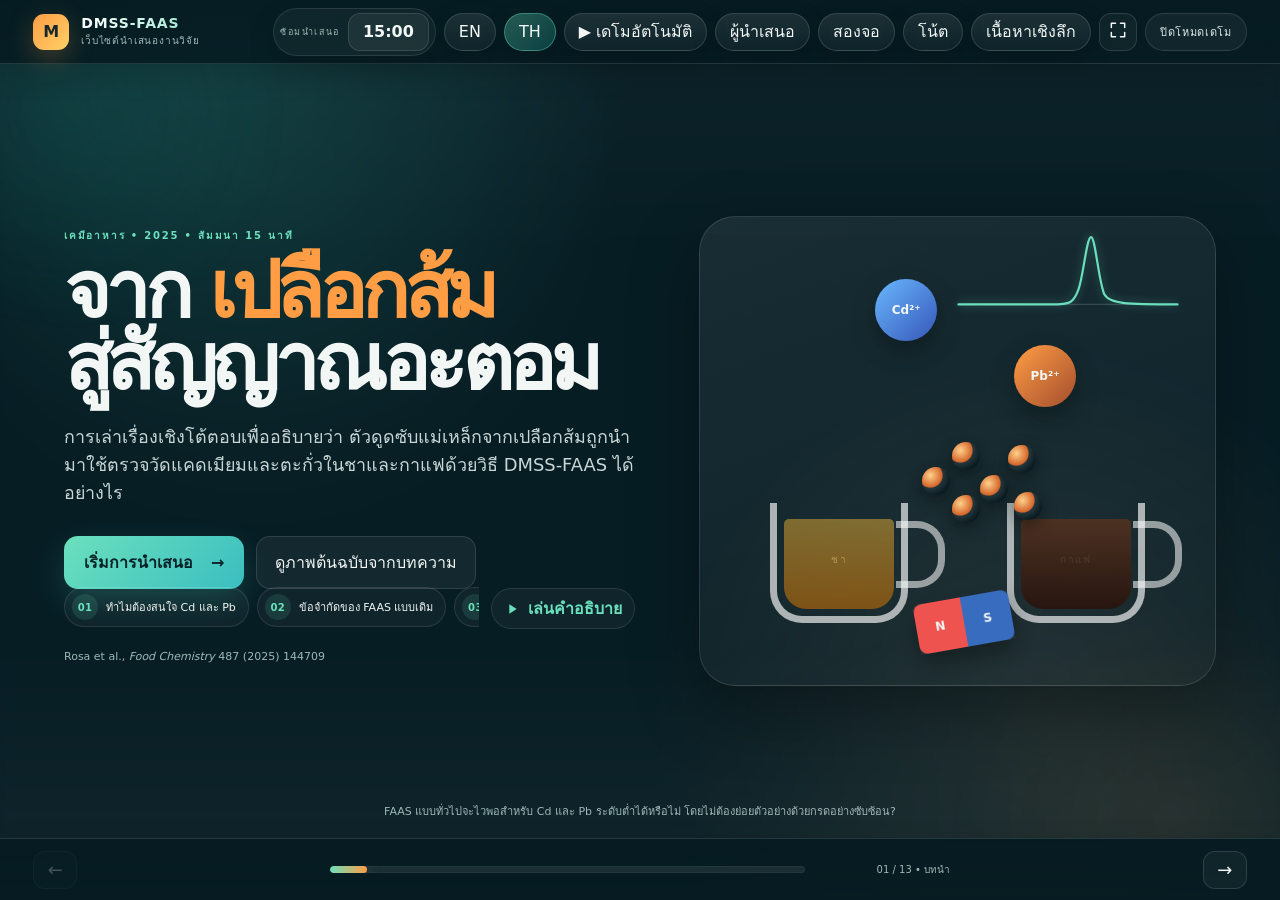
==== commit 23d44608: "Add files via upload" ====
--- a/index_th.html
+++ b/index_th.html
@@ -4,28 +4,26 @@
 <head>
 <meta charset="utf-8"/>
 <meta content="width=device-width, initial-scale=1, viewport-fit=cover" name="viewport"/>
-<meta content="#071217" name="theme-color"/>
+<meta content="#071d24" name="theme-color"/>
 <meta content="เว็บไซต์นำเสนองานวิจัยแบบ interactive สองภาษา เกี่ยวกับการวิเคราะห์แคดเมียมและตะกั่วในชาและกาแฟด้วย DMSS-FAAS" name="description"/>
-<title>DMSS-FAAS งานนำเสนอวิจัยแบบโต้ตอบ v2.0.0</title>
+<title>DMSS-FAAS เรื่องเล่างานวิจัยแบบ Interactive v2.3.0</title>
 <link href="manifest.webmanifest" rel="manifest"/>
 <link href="assets/icon.svg" rel="icon" type="image/svg+xml"/>
-<link href="styles.css?v=2.0.0" rel="stylesheet"/>
+<link href="styles.css?v=2.3.0" rel="stylesheet"/>
 </head>
-<body><a class="skip-link" href="#stage">ข้ามไปยังเนื้อหา</a>
+<body>
 <div aria-live="polite" class="app" id="app">
 <header class="topbar">
-<div aria-label="DMSS-FAAS research presentation" class="brand">
-<span aria-hidden="true" class="brand-mark"><i></i><b>M</b></span>
-<div class="brand-copy"><strong>DMSS-FAAS</strong><small>ระบบนำเสนองานวิจัย</small></div>
-</div>
-<div aria-live="polite" class="chrome-scene">
-<span>หัวข้อปัจจุบัน</span>
-<strong id="chromeSceneTitle">บทนำ</strong>
-<small id="chromeSceneMeta">01 / 13</small>
+<div aria-label="เว็บไซต์นำเสนองานวิจัย DMSS-FAAS" class="brand">
+<span class="brand-mark">M</span>
+<div>
+<strong>DMSS-FAAS</strong>
+<small>เว็บไซต์นำเสนองานวิจัย</small>
+</div>
 </div>
 <div class="top-actions">
-<div class="timer-wrap hero-timer" title="15-minute rehearsal timer">
-<span class="timer-label" id="timerLabel">ซ้อมนำเสนอ</span>
+<div class="timer-wrap hero-timer" title="ตัวจับเวลาซ้อมนำเสนอ 15 นาที">
+<span class="timer-label" id="timerLabel">REHEARSAL</span>
 <button aria-label="Start or pause timer" class="timer" id="timerButton" type="button">15:00</button>
 </div>
 <div aria-label="Language switch" class="control-cluster lang-switch" role="group">
@@ -33,22 +31,17 @@
 <a aria-label="Switch to Thai" class="chip-button is-active" href="index_th.html" id="langThLink">TH</a>
 </div>
 <div aria-label="Presentation utilities" class="control-cluster utility-switch" role="group">
-<button class="chip-button" id="autoplayButton" title="Auto-play demo mode (D)" type="button">▶ Demo</button>
-<button class="chip-button" id="presenterButton" title="Presenter mode (P)" type="button">Presenter</button>
-<button class="chip-button" id="dualScreenButton" title="Dual-screen presenter view (G)" type="button">Dual</button>
-<button class="chip-button" id="notesButton" title="Quick notes (N)" type="button">Notes</button>
-<button class="chip-button" id="researchButton" title="Research details (E)" type="button">Research</button>
+<button aria-label="Toggle demo mode" class="chip-button" id="autoplayButton" title="Auto-play demo mode (D)" type="button">▶ Demo</button>
+<button aria-label="Open presenter mode" class="chip-button" id="presenterButton" title="Presenter mode (P)" type="button">Presenter</button>
+<button aria-label="Open dual-screen presenter view" class="chip-button" id="dualScreenButton" title="Dual-screen presenter view (G)" type="button">Dual</button>
+<button aria-label="Open quick notes" class="chip-button" id="notesButton" title="Quick notes (N)" type="button">Notes</button><button aria-label="Open research details" class="chip-button" id="researchButton" title="Research details (E)" type="button">เนื้อหาเชิงลึก</button>
 <button aria-label="Enter fullscreen" class="icon-button" id="fullscreenButton" title="Fullscreen (F)" type="button">⛶</button>
 </div>
 <div class="demo-indicator" hidden="" id="demoIndicator">Demo mode off</div>
 </div>
 </header>
-<aside aria-label="หัวข้อการนำเสนอ" class="deck-rail" id="deckRail">
-<div class="rail-head"><span>ลำดับงานวิจัย</span><strong>13 ฉาก</strong></div>
-<nav class="deck-rail-list" id="deckRailList"></nav>
-<div class="rail-help"><span>← →</span><p>ใช้ลูกศรหรือแตะหัวข้อเพื่อเปลี่ยนฉาก</p></div>
-</aside><main class="stage" id="stage">
-<section class="scene is-active scene-opening" data-notes="เปิดด้วยคำถามง่าย ๆ ว่า ชาและกาแฟที่ดื่มทุกวันอาจมีโลหะหนักในระดับต่ำหรือไม่ จากนั้นบอกว่างานนี้ไม่ได้สร้างเครื่องมือใหม่ทั้งเครื่อง แต่ปรับวิธีเตรียมและนำตัวอย่างเข้าสู่ FAAS ให้มีประสิทธิภาพขึ้น" data-scene-index="0" data-time="40" data-title="บทนำ" tabindex="-1">
+<main class="stage" id="stage">
+<section class="scene is-active scene-opening" data-notes="เปิดด้วยคำถามง่าย ๆ ว่า ชาและกาแฟที่ดื่มทุกวันอาจมีโลหะหนักในระดับต่ำหรือไม่ จากนั้นบอกว่างานนี้ไม่ได้สร้างเครื่องมือใหม่ทั้งเครื่อง แต่ปรับวิธีเตรียมและนำตัวอย่างเข้าสู่ FAAS ให้มีประสิทธิภาพขึ้น" data-time="40" data-title="บทนำ">
 <div class="ambient-orb orb-a"></div><div class="ambient-orb orb-b"></div>
 <div class="hero-grid">
 <div class="hero-copy reveal">
@@ -78,7 +71,7 @@
 </div>
 <div class="opening-question">FAAS แบบทั่วไปจะไวพอสำหรับ Cd และ Pb ระดับต่ำได้หรือไม่ โดยไม่ต้องย่อยตัวอย่างด้วยกรดอย่างซับซ้อน?</div>
 </section>
-<section class="scene" data-notes="เน้นว่านี่เป็นทั้งงานพัฒนาวิธีและงานพิสูจน์ความใช้ได้ เป้าหมายไม่ใช่แค่ให้เกิดสัญญาณ แต่ต้องวัดได้ต่ำกว่าเกณฑ์ ควบคุมความแม่นยำ ความเที่ยง และผลกระทบจากเมทริกซ์" data-scene-index="1" data-time="55" data-title="เป้าหมาย" tabindex="-1">
+<section class="scene" data-notes="เน้นว่านี่เป็นทั้งงานพัฒนาวิธีและงานพิสูจน์ความใช้ได้ เป้าหมายไม่ใช่แค่ให้เกิดสัญญาณ แต่ต้องวัดได้ต่ำกว่าเกณฑ์ ควบคุมความแม่นยำ ความเที่ยง และผลกระทบจากเมทริกซ์" data-time="55" data-title="เป้าหมาย">
 <div class="section-heading">
 <span class="section-number">01</span>
 <div><span class="eyebrow">RESEARCH เป้าหมาย</span><h2>งานวิจัยนี้ต้องการพิสูจน์อะไร?</h2></div>
@@ -104,7 +97,7 @@
 <div class="threshold"><span>Pb</span><b>50</b><small>µg L⁻¹</small></div>
 </div>
 </section>
-<section class="scene" data-notes="เปรียบเทียบแก่นของวิธีเดิมและวิธีใหม่ วิธีเดิมมักย่อยตัวอย่าง ใช้กรดและพ่นสารละลายผ่าน nebulizer โดยมีเพียงบางส่วนเข้าสู่ atomizer ส่วน DMSS-FAAS สกัดโลหะบนอนุภาคแล้วนำอนุภาคเข้าสู่เปลวไฟโดยตรง" data-scene-index="2" data-time="75" data-title="วิธีเดิมกับวิธีใหม่" tabindex="-1">
+<section class="scene" data-notes="เปรียบเทียบแก่นของวิธีเดิมและวิธีใหม่ วิธีเดิมมักย่อยตัวอย่าง ใช้กรดและพ่นสารละลายผ่าน nebulizer โดยมีเพียงบางส่วนเข้าสู่ atomizer ส่วน DMSS-FAAS สกัดโลหะบนอนุภาคแล้วนำอนุภาคเข้าสู่เปลวไฟโดยตรง" data-time="75" data-title="วิธีเดิมกับวิธีใหม่">
 <div class="section-heading">
 <span class="section-number">02</span>
 <div><span class="eyebrow">วิธีการ ความแตกต่าง</span><h2>วิธีนี้ต่างจาก FAAS แบบเดิมอย่างไร?</h2></div>
@@ -140,7 +133,7 @@
 </div>
 <div class="difference-verdict"><b>นวัตกรรมหลัก:</b> ตัว sorbent ไม่ได้เป็นเพียงตัวสกัด แต่กลายเป็นตัวพาตัวอย่างเข้าสู่เปลวไฟด้วย</div>
 </section>
-<section class="scene" data-notes="สาธิตขั้นตอนตาม รูปที่ 1 ทีละขั้น 30 mL ตัวอย่าง + M-OPP 3 mg เขย่า 25 นาที แยกด้วยแม่เหล็ก 10 วินาที เก็บด้วย probe และนำเข้าเปลวไฟ สัญญาณเป็น transient peak ประมาณ 16 วินาที" data-scene-index="3" data-time="115" data-title="การทดลองจำลอง" tabindex="-1">
+<section class="scene" data-notes="สาธิตขั้นตอนตาม รูปที่ 1 ทีละขั้น 30 mL ตัวอย่าง + M-OPP 3 mg เขย่า 25 นาที แยกด้วยแม่เหล็ก 10 วินาที เก็บด้วย probe และนำเข้าเปลวไฟ สัญญาณเป็น transient peak ประมาณ 16 วินาที" data-time="115" data-title="การทดลองจำลอง">
 <div class="section-heading">
 <span class="section-number">03</span>
 <div><span class="eyebrow">INTERACTIVE วิธีการ</span><h2>ทดลองจำลองขั้นตอน DMSS-FAAS</h2></div>
@@ -193,7 +186,7 @@
 </aside>
 </div>
 </section>
-<section class="scene" data-notes="อธิบายว่าทำไมเชื่อว่าวัสดุ M-OPP ถูกสร้างสำเร็จและเหมาะกับการจับโลหะ FTIR แสดง Fe-O และหมู่ฟังก์ชัน zeta potential เป็นลบเหนือ pH 3 ภาพ TEM/SEM และพื้นที่ผิวสนับสนุนลักษณะทางกายภาพ" data-scene-index="4" data-time="80" data-title="หลักฐานของวัสดุ" tabindex="-1">
+<section class="scene" data-notes="อธิบายว่าทำไมเชื่อว่าวัสดุ M-OPP ถูกสร้างสำเร็จและเหมาะกับการจับโลหะ FTIR แสดง Fe-O และหมู่ฟังก์ชัน zeta potential เป็นลบเหนือ pH 3 ภาพ TEM/SEM และพื้นที่ผิวสนับสนุนลักษณะทางกายภาพ" data-time="80" data-title="หลักฐานของวัสดุ">
 <div class="section-heading">
 <span class="section-number">04</span>
 <div><span class="eyebrow">วัสดุและหลักฐาน</span><h2>สร้างและยืนยันวัสดุเปลือกส้มแม่เหล็กอย่างไร?</h2></div>
@@ -220,7 +213,7 @@
 </div>
 <div class="evidence-actions"><button class="ghost-button" data-open="characterization" type="button">เปิดรูปที่ 2 การยืนยันสมบัติ</button><button class="ghost-button" data-open="microscopy" type="button">เปิดรูปที่ 3 ภาพจุลทรรศน์</button></div>
 </section>
-<section class="scene" data-notes="เลื่อนค่าตัวแปรเพื่อแสดงว่าแบบจำลอง DOE ทำนาย absorbance สูงขึ้นเมื่อใช้ระดับสูงของตัวแปรในช่วงที่ศึกษา ค่าที่ใช้จริงคือ 30 mL, 3 mg, 25 นาที อธิบายว่านี่เป็นผลภายในขอบเขตแบบ factorial ไม่ใช่การทำนายนอกช่วง" data-scene-index="5" data-time="70" data-title="การหาสภาวะเหมาะสม" tabindex="-1">
+<section class="scene" data-notes="เลื่อนค่าตัวแปรเพื่อแสดงว่าแบบจำลอง DOE ทำนาย absorbance สูงขึ้นเมื่อใช้ระดับสูงของตัวแปรในช่วงที่ศึกษา ค่าที่ใช้จริงคือ 30 mL, 3 mg, 25 นาที อธิบายว่านี่เป็นผลภายในขอบเขตแบบ factorial ไม่ใช่การทำนายนอกช่วง" data-time="70" data-title="การหาสภาวะเหมาะสม">
 <div class="section-heading">
 <span class="section-number">05</span>
 <div><span class="eyebrow">การออกแบบการทดลอง</span><h2>ทำไมจึงเลือก 30 mL, 3 mg และ 25 นาที?</h2></div>
@@ -246,7 +239,7 @@
 </div>
 </div>
 </section>
-<section class="scene" data-notes="แยก kinetics กับ isotherm ให้ชัด kinetics บอกความเร็วและรูปแบบการดูดซับ ส่วน qmax คือความจุสูงสุดของวัสดุ ไม่ใช่ความเข้มข้นในเครื่องดื่ม Pb จับได้มากกว่า Cd อย่างชัดเจน" data-scene-index="6" data-time="65" data-title="การดูดซับ" tabindex="-1">
+<section class="scene" data-notes="แยก kinetics กับ isotherm ให้ชัด kinetics บอกความเร็วและรูปแบบการดูดซับ ส่วน qmax คือความจุสูงสุดของวัสดุ ไม่ใช่ความเข้มข้นในเครื่องดื่ม Pb จับได้มากกว่า Cd อย่างชัดเจน" data-time="65" data-title="การดูดซับ">
 <div class="section-heading">
 <span class="section-number">06</span>
 <div><span class="eyebrow">กลไก</span><h2>Cd และ Pb มีพฤติกรรมอย่างไรบน M-OPP?</h2></div>
@@ -271,7 +264,7 @@
 </div>
 <div class="scientific-warning">ค่า q<sub>e</sub> และ q<sub>max</sub> บอกความสามารถของ sorbent ในการดูดซับ ไม่ใช่ระดับการปนเปื้อนในเครื่องดื่ม</div>
 </section>
-<section class="scene" data-notes="อธิบายว่าคำว่า sensitivity gain หมายถึงความชันของ calibration curve สูงขึ้น ไม่ใช่ accuracy สูงขึ้น 106 เท่า Pb ได้ผลเด่นที่สุด ขณะที่ coffee gain ต่ำกว่าน้ำและชาเนื่องจากเมทริกซ์ซับซ้อนกว่า" data-scene-index="7" data-time="70" data-title="สมรรถนะ" tabindex="-1">
+<section class="scene" data-notes="อธิบายว่าคำว่า sensitivity gain หมายถึงความชันของ calibration curve สูงขึ้น ไม่ใช่ accuracy สูงขึ้น 106 เท่า Pb ได้ผลเด่นที่สุด ขณะที่ coffee gain ต่ำกว่าน้ำและชาเนื่องจากเมทริกซ์ซับซ้อนกว่า" data-time="70" data-title="สมรรถนะ">
 <div class="section-heading">
 <span class="section-number">07</span>
 <div><span class="eyebrow">ผลลัพธ์ + EFFICIENCY</span><h2>สมรรถนะดีขึ้นมากแค่ไหน?</h2></div>
@@ -291,7 +284,7 @@
 </div>
 <div class="performance-verdict"><span>ภาพรวม</span><strong>มีประสิทธิภาพสูงตามวัตถุประสงค์</strong><small>ภายในเมทริกซ์และสภาวะห้องปฏิบัติการที่ศึกษา</small></div>
 </section>
-<section class="scene" data-notes="ตอบคำถามความน่าเชื่อถือเป็นชั้นหลักฐาน ไม่ใช่บอกแค่ว่า r สูง มีหลักฐานวัสดุ สถิติ วิธีวิเคราะห์ และตัวอย่างจริง แต่ความพร้อมใช้เป็นมาตรฐานยังปานกลาง เพราะยังทำในห้องเดียวและ probe ใส่ด้วยมือ" data-scene-index="8" data-time="90" data-title="ความน่าเชื่อถือ" tabindex="-1">
+<section class="scene" data-notes="ตอบคำถามความน่าเชื่อถือเป็นชั้นหลักฐาน ไม่ใช่บอกแค่ว่า r สูง มีหลักฐานวัสดุ สถิติ วิธีวิเคราะห์ และตัวอย่างจริง แต่ความพร้อมใช้เป็นมาตรฐานยังปานกลาง เพราะยังทำในห้องเดียวและ probe ใส่ด้วยมือ" data-time="90" data-title="ความน่าเชื่อถือ">
 <div class="section-heading">
 <span class="section-number">08</span>
 <div><span class="eyebrow">VALIDATION + ความน่าเชื่อถือ</span><h2>ผลลัพธ์น่าเชื่อถือมากน้อยแค่ไหน และพิสูจน์อย่างไร?</h2></div>
@@ -322,7 +315,7 @@
 </div>
 </div>
 </section>
-<section class="scene" data-notes="แยก detected กับ quantified Cd ไม่พบเหนือ LOD ส่วน Pb พบเหนือ LOD 8 ตัวอย่าง และวัดเชิงปริมาณได้ 5 ตัวอย่าง ทุกค่าต่ำกว่า 50 ไมโครกรัมต่อลิตร ย้ำว่า not detected ไม่เท่ากับศูนย์" data-scene-index="9" data-time="70" data-title="ตัวอย่างจริง" tabindex="-1">
+<section class="scene" data-notes="แยก detected กับ quantified Cd ไม่พบเหนือ LOD ส่วน Pb พบเหนือ LOD 8 ตัวอย่าง และวัดเชิงปริมาณได้ 5 ตัวอย่าง ทุกค่าต่ำกว่า 50 ไมโครกรัมต่อลิตร ย้ำว่า not detected ไม่เท่ากับศูนย์" data-time="70" data-title="ตัวอย่างจริง">
 <div class="section-heading">
 <span class="section-number">09</span>
 <div><span class="eyebrow">ผลการทดสอบตัวอย่างจริง</span><h2>เกิดอะไรขึ้นเมื่อทดสอบกับตัวอย่างชาและกาแฟจริง?</h2></div>
@@ -343,7 +336,7 @@
 </div>
 </div>
 </section>
-<section class="scene" data-notes="กำหนดขอบเขตให้ชัด งานนี้ใช้ชาหลายชนิดและกาแฟเชิงพาณิชย์จากตลาดท้องถิ่น เตรียมแบบชงน้ำร้อน ไม่ได้ครอบคลุมทุกประเทศ ทุกแบรนด์ หรือทุกชนิดอาหาร และมีความไม่สอดคล้องของจำนวนตัวอย่างกับช่วง Pb ระหว่างส่วนต่าง ๆ ของบทความ" data-scene-index="10" data-time="60" data-title="ขอบเขตการทดลอง" tabindex="-1">
+<section class="scene" data-notes="กำหนดขอบเขตให้ชัด งานนี้ใช้ชาหลายชนิดและกาแฟเชิงพาณิชย์จากตลาดท้องถิ่น เตรียมแบบชงน้ำร้อน ไม่ได้ครอบคลุมทุกประเทศ ทุกแบรนด์ หรือทุกชนิดอาหาร และมีความไม่สอดคล้องของจำนวนตัวอย่างกับช่วง Pb ระหว่างส่วนต่าง ๆ ของบทความ" data-time="60" data-title="ขอบเขตการทดลอง">
 <div class="section-heading">
 <span class="section-number">10</span>
 <div><span class="eyebrow">ขอบเขตการทดลอง</span><h2>งานนี้ทดสอบอะไร และไม่ได้ทดสอบอะไร?</h2></div>
@@ -361,7 +354,7 @@
 </div>
 </div>
 </section>
-<section class="scene" data-notes="สรุปเป็นคำตอบสมดุล วิธีนี้มีความไวและเป็นมิตรขึ้น เหมาะกับการตรวจติดตามในเงื่อนไขที่ศึกษา แต่ยังไม่ควรเรียกว่าเป็นวิธีมาตรฐานสากล จบด้วยข้อเสนอให้ทำ automation, inter-lab validation และ independent confirmation" data-scene-index="11" data-time="50" data-title="สรุปผล" tabindex="-1">
+<section class="scene" data-notes="สรุปเป็นคำตอบสมดุล วิธีนี้มีความไวและเป็นมิตรขึ้น เหมาะกับการตรวจติดตามในเงื่อนไขที่ศึกษา แต่ยังไม่ควรเรียกว่าเป็นวิธีมาตรฐานสากล จบด้วยข้อเสนอให้ทำ automation, inter-lab validation และ independent confirmation" data-time="50" data-title="สรุปผล">
 <div class="conclusion-grid">
 <div class="conclusion-copy reveal">
 <span class="eyebrow">ข้อสรุปสุดท้าย</span>
@@ -388,7 +381,7 @@
 </div>
 <button class="primary-button conclusion-next" data-next="" type="button">เปิดหน้าหลักฐานสำหรับถาม-ตอบ <span>→</span></button>
 </section>
-<section class="scene scene-qa" data-notes="หน้านี้ใช้ตอบคำถามหลังจบ ไม่รวมในเวลา 15 นาที กดหัวข้อเพื่อเปิดคำตอบสั้น ๆ และสามารถเปิดภาพต้นฉบับจากบทความได้" data-scene-index="12" data-time="0" data-title="ถาม-ตอบ" tabindex="-1">
+<section class="scene scene-qa" data-notes="หน้านี้ใช้ตอบคำถามหลังจบ ไม่รวมในเวลา 15 นาที กดหัวข้อเพื่อเปิดคำตอบสั้น ๆ และสามารถเปิดภาพต้นฉบับจากบทความได้" data-time="0" data-title="ถาม-ตอบ">
 <div class="section-heading">
 <span class="section-number">Q&amp;A</span>
 <div><span class="eyebrow">หลักฐานสำรอง</span><h2>คำถามที่ผู้ฟังอาจถาม</h2></div>
@@ -408,12 +401,12 @@
 </section>
 </main>
 <footer class="controls">
-<button aria-label="Previous scene" class="nav-button" id="prevButton" type="button"><b>←</b><span>ก่อนหน้า</span></button>
+<button aria-label="Previous scene" class="nav-button" id="prevButton" type="button">←</button>
 <div class="scene-status">
 <div class="progress-track"><i id="progressBar"></i></div>
-<span id="sceneLabel">01 / 13 • Opening</span>
-</div>
-<button aria-label="Next scene" class="nav-button" id="nextButton" type="button"><span>ถัดไป</span><b>→</b></button>
+<span id="sceneLabel">01 / 13 • บทนำ</span>
+</div>
+<button aria-label="Next scene" class="nav-button" id="nextButton" type="button">→</button>
 </footer>
 <aside aria-hidden="true" class="notes-panel" id="notesPanel"><div class="notes-header"><div><span id="notesPanelLabel">QUICK NOTES</span><strong id="notesTitle">Opening</strong></div><button aria-label="Close notes" id="closeNotes" type="button">×</button></div>
 <div class="note-mode-tabs" role="tablist"><button class="note-tab is-active" id="notesQuickTab" type="button">Quick notes</button><button class="note-tab" id="notesScriptTab" type="button">Full script</button></div>
@@ -426,7 +419,7 @@
 <div>
 <span id="presenterEyebrow">PRESENTER MODE</span>
 <strong id="presenterCurrentTitle">บทนำ</strong>
-<small id="presenterCurrentIndex">Scene 1 of 12</small>
+<small id="presenterCurrentIndex">Scene 1 of 13</small>
 </div>
 <div class="presenter-header-actions">
 <button class="chip-button" id="presenterAutoplayButton" type="button">▶ Demo</button>
@@ -495,6 +488,6 @@
 </div>
 <div class="install-toast" hidden="" id="installToast"><span>This presentation can be installed and used offline.</span><button id="installButton" type="button">Install</button><button id="dismissInstall" type="button">×</button></div>
 </div>
-<script src="research_content.js?v=2.0.0"></script><script src="app.js?v=2.0.0"></script>
+<script src="research_content.js?v=2.3.0"></script><script src="scene_enrichment.js?v=2.3.0"></script><script src="app.js?v=2.3.0"></script>
 </body>
 </html>
--- a/styles.css
+++ b/styles.css
@@ -1,170 +1,405 @@
-/* DMSS-FAAS Interactive Research Deck v2.0.0
-   Rebuilt responsive shell + deterministic scientific animations */
 :root{
-  color-scheme:dark;
-  --bg:#071217;
-  --bg-deep:#040b0e;
-  --surface:#0d1d23;
-  --surface-2:#11272e;
-  --surface-3:#17343c;
-  --glass:rgba(12,30,36,.88);
-  --line:rgba(201,239,230,.12);
-  --line-strong:rgba(201,239,230,.23);
-  --text:#f2f8f6;
-  --muted:#9eb3ae;
-  --mint:#70e2bf;
-  --mint-2:#35b991;
-  --gold:#ffd166;
-  --orange:#ff9860;
-  --blue:#79a9ff;
-  --red:#ff7078;
-  --shadow:0 24px 70px rgba(0,0,0,.34);
-  --shadow-soft:0 14px 40px rgba(0,0,0,.22);
-  --radius-xl:28px;
-  --radius-lg:22px;
-  --radius-md:16px;
-  --topbar-h:74px;
-  --footer-h:70px;
-  --rail-w:232px;
-  --vh:1vh;
-  --ease:cubic-bezier(.22,.78,.2,1);
-}
-*{box-sizing:border-box}
-html,body{width:100%;height:100%;margin:0;overflow:hidden;background:var(--bg);color:var(--text)}
-html{font-family:Inter,"Noto Sans Thai","Segoe UI",Arial,sans-serif;text-rendering:optimizeLegibility}
-body{background:
-  radial-gradient(circle at 14% 0%,rgba(53,185,145,.12),transparent 32%),
-  radial-gradient(circle at 94% 18%,rgba(121,169,255,.09),transparent 28%),
-  linear-gradient(145deg,#071217 0%,#08171c 45%,#061014 100%)}
-body::before{content:"";position:fixed;inset:0;pointer-events:none;opacity:.18;background-image:linear-gradient(rgba(255,255,255,.018) 1px,transparent 1px),linear-gradient(90deg,rgba(255,255,255,.018) 1px,transparent 1px);background-size:32px 32px;mask-image:linear-gradient(to bottom,#000,transparent 90%)}
-button,a,input,select{font:inherit}
-button,a{touch-action:manipulation}
-button{color:inherit}
-a{color:inherit;text-decoration:none}
-button:focus-visible,a:focus-visible,input:focus-visible,select:focus-visible,summary:focus-visible{outline:2px solid var(--mint);outline-offset:3px}
-[hidden]{display:none!important}
-.skip-link{position:fixed;left:16px;top:-60px;z-index:200;background:var(--mint);color:#04100d;padding:10px 14px;border-radius:10px;font-weight:900;transition:top .2s}
-.skip-link:focus{top:14px}
-.app{position:relative;z-index:1;width:100%;height:calc(var(--vh)*100);display:grid;grid-template-columns:var(--rail-w) minmax(0,1fr);grid-template-rows:var(--topbar-h) minmax(0,1fr) var(--footer-h);grid-template-areas:"top top" "rail stage" "rail controls";overflow:hidden}
-
-/* App chrome */
-.topbar{grid-area:top;position:relative;z-index:50;display:grid;grid-template-columns:minmax(220px,1fr) minmax(190px,.8fr) auto;align-items:center;gap:18px;height:var(--topbar-h);padding:10px 18px;border-bottom:1px solid var(--line);background:rgba(5,16,20,.86);backdrop-filter:blur(22px) saturate(1.2)}
-.brand{display:flex;align-items:center;gap:12px;min-width:0}
-.brand-mark{position:relative;display:grid;place-items:center;width:44px;height:44px;flex:0 0 44px;border-radius:15px;background:linear-gradient(145deg,rgba(112,226,191,.22),rgba(121,169,255,.13));border:1px solid rgba(112,226,191,.3);box-shadow:inset 0 1px 0 rgba(255,255,255,.1),0 10px 30px rgba(53,185,145,.12)}
-.brand-mark i{position:absolute;width:20px;height:20px;border:2px solid var(--mint);border-radius:50%;opacity:.36}
-.brand-mark b{position:relative;font-size:15px;letter-spacing:.04em;color:var(--mint)}
-.brand-copy{min-width:0}.brand-copy strong{display:block;font-size:14px;letter-spacing:.08em;white-space:nowrap}.brand-copy small{display:block;color:var(--muted);font-size:10px;margin-top:3px;white-space:nowrap;overflow:hidden;text-overflow:ellipsis}
-.chrome-scene{justify-self:center;min-width:0;text-align:center}.chrome-scene span{display:block;font-size:8px;font-weight:900;letter-spacing:.2em;color:var(--mint)}.chrome-scene strong{display:block;max-width:280px;margin-top:3px;font-size:13px;white-space:nowrap;overflow:hidden;text-overflow:ellipsis}.chrome-scene small{display:block;margin-top:2px;color:var(--muted);font-size:9px}
-.top-actions{display:flex;align-items:center;justify-content:flex-end;gap:8px;min-width:0}.control-cluster{display:flex;align-items:center;gap:5px;padding:4px;border:1px solid var(--line);border-radius:14px;background:rgba(255,255,255,.025)}
-.timer-wrap{display:flex;align-items:center;gap:8px;padding:4px 5px 4px 9px;border:1px solid rgba(112,226,191,.2);border-radius:14px;background:rgba(112,226,191,.055)}.timer-label{font-size:8px;font-weight:900;letter-spacing:.12em;color:var(--mint)}.timer{height:34px;min-width:66px;border:0;border-radius:10px;background:rgba(112,226,191,.12);color:var(--text);font-weight:900;font-variant-numeric:tabular-nums;cursor:pointer;transition:.2s}.timer:hover{background:rgba(112,226,191,.2)}.timer.is-running{box-shadow:0 0 0 1px rgba(112,226,191,.3),0 0 22px rgba(112,226,191,.2)}.timer.is-over{color:var(--orange);background:rgba(255,152,96,.12)}
-.chip-button,.icon-button,.small-button,.primary-button,.ghost-button,.text-button,.nav-button{border:0;cursor:pointer;transition:transform .18s var(--ease),background .18s,border-color .18s,color .18s,opacity .18s}.chip-button:hover,.icon-button:hover,.small-button:hover,.primary-button:hover,.ghost-button:hover,.nav-button:hover{transform:translateY(-1px)}
-.chip-button{display:inline-grid;place-items:center;min-height:32px;padding:0 10px;border-radius:10px;background:transparent;color:var(--muted);font-size:10px;font-weight:850;white-space:nowrap}.chip-button:hover,.chip-button.is-active{background:rgba(112,226,191,.11);color:var(--mint)}.icon-button{display:grid;place-items:center;width:34px;height:34px;border-radius:10px;background:rgba(255,255,255,.05);color:var(--text)}.icon-button:disabled{opacity:.35;cursor:not-allowed}
-.demo-indicator{position:absolute;right:18px;top:calc(100% + 8px);padding:8px 12px;border-radius:999px;border:1px solid var(--line);background:rgba(5,16,20,.93);box-shadow:var(--shadow-soft);color:var(--muted);font-size:10px;font-weight:800}.demo-indicator.is-active{color:var(--mint);border-color:rgba(112,226,191,.28)}
-
-/* Chapter rail */
-.deck-rail{grid-area:rail;position:relative;z-index:20;display:flex;flex-direction:column;min-height:0;padding:18px 12px 14px;border-right:1px solid var(--line);background:rgba(5,15,19,.7);backdrop-filter:blur(16px)}
-.rail-head{padding:4px 10px 13px;border-bottom:1px solid var(--line)}.rail-head span{display:block;color:var(--mint);font-size:8px;font-weight:900;letter-spacing:.18em}.rail-head strong{display:block;margin-top:5px;font-size:18px}
-.deck-rail-list{display:grid;gap:5px;min-height:0;margin:12px 0;overflow:auto;overscroll-behavior:contain;scrollbar-width:thin;scrollbar-color:rgba(112,226,191,.24) transparent}
-.rail-scene{position:relative;display:grid;grid-template-columns:30px minmax(0,1fr);align-items:center;gap:9px;width:100%;min-height:42px;padding:7px 9px;border:1px solid transparent;border-radius:13px;background:transparent;color:var(--muted);text-align:left;cursor:pointer}.rail-scene::before{content:"";position:absolute;left:-1px;top:10px;bottom:10px;width:3px;border-radius:0 3px 3px 0;background:transparent}.rail-scene b{display:grid;place-items:center;width:28px;height:28px;border-radius:9px;background:rgba(255,255,255,.04);font-size:9px;font-variant-numeric:tabular-nums}.rail-scene span{min-width:0;font-size:10px;font-weight:780;line-height:1.2}.rail-scene small{grid-column:2;color:#718985;font-size:8px}.rail-scene:hover{background:rgba(255,255,255,.035);color:var(--text)}.rail-scene.is-active{border-color:rgba(112,226,191,.18);background:linear-gradient(90deg,rgba(112,226,191,.12),rgba(112,226,191,.035));color:var(--text)}.rail-scene.is-active::before{background:var(--mint)}.rail-scene.is-active b{background:var(--mint);color:#061410}
-.rail-help{margin-top:auto;padding:12px 10px;border-top:1px solid var(--line);color:var(--muted)}.rail-help span{display:inline-block;padding:4px 7px;border-radius:7px;background:rgba(255,255,255,.05);font-size:9px;font-weight:900}.rail-help p{margin:7px 0 0;font-size:9px;line-height:1.45}
-
-/* Stage and shared scene system */
-.stage{grid-area:stage;position:relative;min-width:0;min-height:0;overflow:hidden;isolation:isolate}
-.stage::before{content:"";position:absolute;inset:0;pointer-events:none;background:radial-gradient(circle at 70% 12%,rgba(112,226,191,.05),transparent 28%)}
-.scene{position:absolute;inset:0;display:none;min-width:0;min-height:0;padding:clamp(22px,3vw,42px);overflow:auto;overscroll-behavior:contain;scrollbar-gutter:stable;scrollbar-width:thin;scrollbar-color:rgba(112,226,191,.25) transparent}
-.scene.is-active{display:block;animation:sceneIn .48s var(--ease) both}
-.scene.is-entering-back{animation-name:sceneInBack}
-.scene>*{max-width:1380px;margin-left:auto;margin-right:auto}
-.scene h1,.scene h2,.scene h3,.scene p{overflow-wrap:anywhere}
-.scene h1,.scene h2,.scene h3{margin-top:0;color:var(--text)}
-.scene h2{margin-bottom:0;font-size:clamp(28px,3.2vw,52px);line-height:1.02;letter-spacing:-.04em}.scene h3{font-size:clamp(18px,1.8vw,28px);line-height:1.15}.scene p{color:#bfd0cc;line-height:1.62}
-@keyframes sceneIn{from{opacity:0;transform:translate3d(24px,0,0) scale(.992)}to{opacity:1;transform:none}}
-@keyframes sceneInBack{from{opacity:0;transform:translate3d(-24px,0,0) scale(.992)}to{opacity:1;transform:none}}
-.reveal{opacity:0;transform:translateY(16px)}.scene.is-active .reveal{animation:revealIn .55s .08s var(--ease) forwards}.scene.is-active .delay-1{animation-delay:.16s}.scene.is-active .delay-2{animation-delay:.24s}@keyframes revealIn{to{opacity:1;transform:none}}
-.eyebrow{display:block;margin-bottom:9px;color:var(--mint);font-size:9px;font-weight:900;letter-spacing:.18em}.section-heading{display:flex;align-items:flex-start;gap:15px;margin-bottom:clamp(18px,2.5vw,32px)}.section-number{display:grid;place-items:center;min-width:48px;height:48px;border-radius:15px;border:1px solid rgba(112,226,191,.22);background:rgba(112,226,191,.075);color:var(--mint);font-size:11px;font-weight:900}.section-heading>div{min-width:0}.section-heading .eyebrow{margin-bottom:6px}
-.primary-button,.ghost-button,.small-button,.text-button{display:inline-flex;align-items:center;justify-content:center;gap:9px;border-radius:13px;font-weight:850}.primary-button{min-height:46px;padding:0 18px;background:linear-gradient(135deg,var(--mint),#48caa5);color:#04120e;box-shadow:0 12px 30px rgba(53,185,145,.18)}.primary-button:hover{box-shadow:0 16px 34px rgba(53,185,145,.27)}.primary-button.full{width:100%}.ghost-button{min-height:43px;padding:0 16px;border:1px solid var(--line-strong);background:rgba(255,255,255,.035);color:var(--text)}.ghost-button:hover{border-color:rgba(112,226,191,.42);background:rgba(112,226,191,.07)}.small-button{min-height:36px;padding:0 13px;border:1px solid var(--line);background:rgba(255,255,255,.045);color:var(--text);font-size:11px}.small-button:hover{border-color:rgba(112,226,191,.32);background:rgba(112,226,191,.08)}.text-button{padding:8px 4px;background:none;color:var(--mint);font-size:10px}.text-button:hover{color:#b2f5df}
-
-/* Opening */
-.scene-opening{display:none;place-items:center}.scene-opening.is-active{display:grid}.hero-grid{position:relative;display:grid;grid-template-columns:minmax(0,1.02fr) minmax(420px,.98fr);align-items:center;gap:clamp(26px,5vw,80px);width:100%;min-height:min(620px,calc(var(--vh)*100 - var(--topbar-h) - var(--footer-h) - 86px))}.hero-copy{position:relative;z-index:3}.hero-copy h1{margin:0;font-size:clamp(48px,6.2vw,94px);line-height:.92;letter-spacing:-.065em}.hero-copy h1 em{font-style:normal;color:var(--orange)}.lead{max-width:650px;margin:22px 0 0;font-size:clamp(15px,1.35vw,20px)}.hero-actions{display:flex;flex-wrap:wrap;gap:10px;margin-top:28px}.source-line{margin-top:18px!important;color:var(--muted)!important;font-size:11px}.hero-visual{position:relative;min-height:480px;border:1px solid var(--line);border-radius:var(--radius-xl);overflow:hidden;background:radial-gradient(circle at 50% 40%,rgba(112,226,191,.11),transparent 42%),linear-gradient(160deg,rgba(19,52,60,.76),rgba(7,18,23,.68));box-shadow:var(--shadow)}.hero-visual::before{content:"ATOMIZATION SIGNAL";position:absolute;left:20px;top:18px;color:rgba(255,255,255,.42);font-size:8px;font-weight:900;letter-spacing:.18em}.ambient-orb{position:absolute;border-radius:50%;filter:blur(2px);pointer-events:none}.orb-a{width:250px;height:250px;right:8%;top:10%;background:rgba(112,226,191,.055)}.orb-b{width:180px;height:180px;left:8%;bottom:6%;background:rgba(255,152,96,.05)}
-.cup{position:absolute;bottom:72px;width:112px;height:116px;border:2px solid rgba(255,255,255,.24);border-radius:16px 16px 38px 38px;background:linear-gradient(to top,rgba(255,255,255,.05),rgba(255,255,255,.015));box-shadow:inset 0 -45px 0 rgba(143,75,32,.42)}.cup::after{content:"";position:absolute;right:-31px;top:28px;width:34px;height:45px;border:6px solid rgba(255,255,255,.18);border-left:0;border-radius:0 28px 28px 0}.cup span{position:absolute;left:0;right:0;bottom:20px;text-align:center;font-size:10px;font-weight:900;letter-spacing:.12em}.cup i{position:absolute;left:25px;top:-52px;width:4px;height:38px;border-radius:99px;background:linear-gradient(transparent,rgba(255,255,255,.34));animation:steam 2.8s ease-in-out infinite}.cup i::after{content:"";position:absolute;left:20px;top:10px;width:4px;height:34px;border-radius:99px;background:inherit;animation-delay:.7s}.tea-cup{left:9%;box-shadow:inset 0 -45px 0 rgba(172,122,40,.46)}.coffee-cup{left:35%;bottom:58px}.metal-ion{position:absolute;z-index:4;display:grid;place-items:center;width:58px;height:58px;border-radius:50%;font-size:12px;font-weight:900;box-shadow:0 10px 28px rgba(0,0,0,.24);animation:ionFloat 4s ease-in-out infinite}.cd-ion{right:24%;top:27%;background:rgba(121,169,255,.2);border:1px solid rgba(121,169,255,.52);color:#bcd3ff}.pb-ion{right:10%;top:42%;background:rgba(255,209,102,.18);border:1px solid rgba(255,209,102,.48);color:#ffe7aa;animation-delay:-1.4s}.magnetic-cluster{position:absolute;right:22%;bottom:86px;width:116px;height:88px}.magnetic-cluster span{position:absolute;width:24px;height:24px;border-radius:50%;background:radial-gradient(circle at 34% 30%,#a9c1bb,#293d40 55%,#101c20);box-shadow:0 5px 14px rgba(0,0,0,.35);animation:clusterPulse 2.4s ease-in-out infinite}.magnetic-cluster span:nth-child(1){left:8px;top:30px}.magnetic-cluster span:nth-child(2){left:35px;top:12px;animation-delay:-.2s}.magnetic-cluster span:nth-child(3){left:64px;top:32px;animation-delay:-.4s}.magnetic-cluster span:nth-child(4){left:42px;top:50px;animation-delay:-.6s}.magnetic-cluster span:nth-child(5){left:82px;top:8px;animation-delay:-.8s}.magnetic-cluster span:nth-child(6){left:86px;top:58px;animation-delay:-1s}.magnet-mini{position:absolute;right:8%;bottom:84px;display:flex;width:62px;height:32px;border-radius:8px;overflow:hidden;transform:rotate(-8deg);box-shadow:0 8px 20px rgba(0,0,0,.28)}.magnet-mini b{display:grid;place-items:center;flex:1;font-size:10px}.magnet-mini b:first-child{background:#e86168}.magnet-mini b:last-child{background:#598de6}.signal-line{position:absolute;left:5%;right:5%;bottom:12px;width:90%;height:140px;overflow:visible}.signal-line path{fill:none;stroke-linecap:round}.signal-base{stroke:rgba(255,255,255,.12);stroke-width:2}.signal-peak{stroke:var(--mint);stroke-width:4;stroke-dasharray:520;stroke-dashoffset:520;filter:drop-shadow(0 0 8px rgba(112,226,191,.36));animation:drawSignal 3.4s .35s var(--ease) infinite}.opening-question{position:relative;z-index:3;margin-top:16px!important;padding:14px 18px;border-left:3px solid var(--orange);border-radius:0 14px 14px 0;background:rgba(255,152,96,.07);font-size:clamp(12px,1.2vw,16px);color:#f7dfd3}
-@keyframes steam{0%,100%{opacity:.2;transform:translateY(10px) scaleY(.8)}50%{opacity:.7;transform:translateY(-8px) scaleY(1.15)}}@keyframes ionFloat{0%,100%{transform:translateY(0)}50%{transform:translateY(-16px)}}@keyframes clusterPulse{0%,100%{transform:scale(.92)}50%{transform:scale(1.08)}}@keyframes drawSignal{0%{stroke-dashoffset:520;opacity:.35}35%,78%{stroke-dashoffset:0;opacity:1}100%{stroke-dashoffset:-520;opacity:.2}}
-
-/* Goal */
-.goal-layout{display:grid;grid-template-columns:minmax(0,1.2fr) minmax(300px,.8fr);gap:18px}.goal-card{border:1px solid var(--line);border-radius:var(--radius-lg);background:linear-gradient(145deg,rgba(18,45,52,.8),rgba(10,26,31,.72));box-shadow:var(--shadow-soft)}.main-goal{position:relative;min-height:360px;padding:clamp(24px,3vw,44px);overflow:hidden}.main-goal::after{content:"";position:absolute;right:-70px;bottom:-90px;width:260px;height:260px;border-radius:50%;border:34px solid rgba(112,226,191,.045)}.card-icon{display:grid;place-items:center;width:52px;height:52px;border-radius:16px;background:rgba(112,226,191,.12);color:var(--mint);font-size:28px}.card-kicker{display:block;margin-top:30px;color:var(--mint);font-size:9px;font-weight:900;letter-spacing:.16em}.main-goal h3{max-width:780px;margin:10px 0 14px}.main-goal p{max-width:760px;margin:0}.goal-stack{display:grid;gap:9px}.goal-card.compact{display:grid;grid-template-columns:42px minmax(0,1fr);align-items:center;gap:12px;min-height:62px;padding:10px 14px}.goal-card.compact b{display:grid;place-items:center;width:36px;height:36px;border-radius:11px;background:rgba(255,255,255,.045);color:var(--gold);font-size:11px}.goal-card.compact span{font-size:12px;font-weight:760;line-height:1.3}.regulatory-strip{display:grid;grid-template-columns:minmax(0,1fr) auto auto;align-items:center;gap:20px;margin-top:18px!important;padding:16px 20px;border:1px solid rgba(255,209,102,.16);border-radius:18px;background:linear-gradient(90deg,rgba(255,209,102,.075),rgba(255,255,255,.02))}.regulatory-strip>div:first-child span{display:block;color:var(--gold);font-size:8px;font-weight:900;letter-spacing:.16em}.regulatory-strip>div:first-child strong{display:block;margin-top:4px;font-size:14px}.threshold{display:grid;grid-template-columns:auto auto;align-items:baseline;gap:7px;padding-left:20px;border-left:1px solid var(--line)}.threshold span{grid-row:1/3;align-self:center;display:grid;place-items:center;width:34px;height:34px;border-radius:10px;background:rgba(255,209,102,.11);color:var(--gold);font-weight:900}.threshold b{font-size:22px}.threshold small{color:var(--muted);font-size:9px}
-
-/* Method comparison */
-.comparison-switch,.adsorption-toggle,.mini-toggle,.metal-select{display:flex;gap:6px;width:max-content;max-width:100%;padding:5px;border:1px solid var(--line);border-radius:14px;background:rgba(255,255,255,.025)}.compare-tab,.adsorb-button,.gain-button,.metal-button{min-height:36px;padding:0 14px;border:0;border-radius:10px;background:transparent;color:var(--muted);font-size:11px;font-weight:850;cursor:pointer;transition:.18s}.compare-tab:hover,.adsorb-button:hover,.gain-button:hover,.metal-button:hover{color:var(--text)}.compare-tab.is-selected,.adsorb-button.is-active,.gain-button.is-active,.metal-button.is-active{background:rgba(112,226,191,.13);color:var(--mint);box-shadow:inset 0 0 0 1px rgba(112,226,191,.18)}
-.method-comparison{position:relative;min-height:400px;margin-top:16px!important}.method-panel{position:absolute;inset:0;display:none;padding:clamp(22px,3vw,38px);border:1px solid var(--line);border-radius:var(--radius-xl);background:linear-gradient(145deg,rgba(16,42,49,.82),rgba(8,22,27,.72));box-shadow:var(--shadow-soft);overflow:auto}.method-panel.is-visible{display:block;animation:panelSwap .35s var(--ease)}@keyframes panelSwap{from{opacity:0;transform:translateY(10px)}to{opacity:1;transform:none}}.method-title{display:flex;align-items:center;gap:12px}.method-title h3{margin:0}.method-badge{padding:6px 8px;border-radius:8px;background:rgba(255,152,96,.1);color:var(--orange);font-size:8px;font-weight:900;letter-spacing:.12em}.dmss .method-badge{background:rgba(112,226,191,.1);color:var(--mint)}.conventional-visual{display:flex;align-items:center;justify-content:center;gap:clamp(16px,3vw,42px);min-height:230px;margin:15px 0}.acid-bottle,.heat-vessel,.nebulizer,.atomizer-box{position:relative;display:grid;place-items:center;color:var(--muted);font-size:10px}.acid-bottle{width:66px;height:112px;border:2px solid rgba(255,255,255,.24);border-radius:12px 12px 18px 18px;background:linear-gradient(to top,rgba(255,152,96,.22) 45%,transparent 45%);font-weight:900}.acid-bottle::before{content:"";position:absolute;top:-24px;width:34px;height:25px;border:2px solid rgba(255,255,255,.22);border-bottom:0;border-radius:8px 8px 0 0}.heat-vessel{width:100px;height:120px;border:2px solid rgba(255,255,255,.2);border-top:0;border-radius:0 0 28px 28px;overflow:hidden}.heat-vessel .liquid{position:absolute;left:0;right:0;bottom:0;height:62%;background:rgba(255,152,96,.16);animation:liquidPulse 2.2s ease-in-out infinite}.heat-vessel span,.nebulizer span,.atomizer-box span{position:absolute;bottom:-24px;white-space:nowrap}.nebulizer{width:105px;height:90px}.nebulizer::before{content:"";width:72px;height:22px;border:2px solid rgba(255,255,255,.2);border-radius:99px}.spray{position:absolute;right:-15px;width:56px;height:70px;background:radial-gradient(circle,rgba(121,169,255,.7) 1px,transparent 2px);background-size:12px 12px;mask-image:linear-gradient(90deg,#000,transparent);animation:sprayMove 1.4s linear infinite}.atomizer-box{width:120px;height:110px;border:1px solid var(--line);border-radius:16px;background:rgba(255,255,255,.03)}.atomizer-box b{font-size:26px;color:var(--orange)}.tiny-particles{position:absolute;inset:10px;background:radial-gradient(circle,rgba(255,209,102,.5) 2px,transparent 3px);background-size:24px 24px;opacity:.55}.arrow-flow{color:var(--muted);font-size:26px}.method-points{display:flex;justify-content:center;flex-wrap:wrap;gap:8px}.method-points span{padding:8px 12px;border-radius:999px;background:rgba(255,152,96,.075);color:#e5c5b5;font-size:10px}.method-points.positive span{background:rgba(112,226,191,.075);color:#c5eadf}.dmss-mini-flow{display:grid;grid-template-columns:1fr auto 1fr auto 1fr auto 1fr;align-items:center;gap:14px;margin:34px 0}.mini-step{display:grid;place-items:center;gap:10px;text-align:center}.mini-step i{position:relative;display:block;width:68px;height:68px;border-radius:20px;border:1px solid rgba(112,226,191,.2);background:rgba(112,226,191,.07)}.mini-step span{font-size:10px;color:#d6e2df}.tube-icon::after{content:"";position:absolute;left:22px;top:12px;width:24px;height:42px;border:2px solid var(--mint);border-radius:7px 7px 13px 13px;background:linear-gradient(to top,rgba(112,226,191,.2) 55%,transparent 55%)}.magnet-icon::after{content:"N  S";position:absolute;left:12px;right:12px;top:23px;padding:7px;border-radius:8px;background:linear-gradient(90deg,#e6656d 50%,#5a89dd 50%);color:white;font-size:9px;font-style:normal;word-spacing:14px}.probe-icon::after{content:"";position:absolute;left:32px;top:10px;width:4px;height:42px;background:var(--mint);box-shadow:0 34px 0 7px rgba(112,226,191,.26);border-radius:99px}.flame-icon::after{content:"";position:absolute;left:22px;top:13px;width:25px;height:42px;border-radius:55% 45% 55% 45%;background:linear-gradient(#ffd166,#ff7c52);transform:rotate(12deg)}.transport-meter{max-width:760px;margin:0 auto}.transport-meter span{font-size:10px;color:var(--muted)}.transport-meter div{height:10px;margin:8px 0;border-radius:99px;background:rgba(255,255,255,.06);overflow:hidden}.transport-meter i{display:block;height:100%;border-radius:inherit;background:linear-gradient(90deg,var(--mint-2),var(--mint));transform-origin:left;animation:meterGrow 1.2s var(--ease)}.transport-meter strong{color:var(--mint);font-size:12px}.difference-verdict{margin-top:15px!important;padding:14px 16px;border:1px solid rgba(112,226,191,.16);border-radius:14px;background:rgba(112,226,191,.055);font-size:12px;color:#dce9e5}.difference-verdict b{color:var(--mint)}
-@keyframes liquidPulse{50%{height:67%}}@keyframes sprayMove{to{background-position:12px 0}}@keyframes meterGrow{from{transform:scaleX(0)}}
-
-/* Experiment */
-.experiment-layout{display:grid;grid-template-columns:minmax(0,1.35fr) minmax(320px,.65fr);gap:18px;align-items:stretch}.experiment-stage,.experiment-controls{border:1px solid var(--line);border-radius:var(--radius-xl);background:linear-gradient(145deg,rgba(16,42,49,.78),rgba(8,22,27,.72));box-shadow:var(--shadow-soft)}.experiment-stage{min-height:500px;padding:22px}.lab-bench{position:relative;height:380px;border-radius:20px;overflow:hidden;background:linear-gradient(to bottom,rgba(121,169,255,.035),rgba(255,255,255,.012) 68%,rgba(255,255,255,.055) 68%,rgba(255,255,255,.018));border:1px solid rgba(255,255,255,.05)}.sample-tube{position:absolute;left:14%;bottom:62px;width:92px;height:220px;border:3px solid rgba(220,239,235,.36);border-top-width:1px;border-radius:10px 10px 34px 34px;transform-origin:50% 90%;transition:transform .55s var(--ease)}.sample-tube::before{content:"";position:absolute;left:-9px;right:-9px;top:-8px;height:14px;border:3px solid rgba(220,239,235,.32);border-radius:99px;background:#10242a}.tube-liquid{position:absolute;left:6px;right:6px;bottom:6px;height:62%;border-radius:4px 4px 27px 27px;background:linear-gradient(to top,rgba(112,226,191,.25),rgba(121,169,255,.12))}.tube-label{position:absolute;left:50%;bottom:-28px;transform:translateX(-50%);white-space:nowrap;color:var(--muted);font-size:9px}.sample-tube.is-shaking{animation:tubeShake .16s linear 8}.particles{position:absolute;inset:0;transition:opacity .3s}.particles i{position:absolute;width:7px;height:7px;border-radius:50%;background:#263a3e;box-shadow:inset 0 1px 1px rgba(255,255,255,.2),0 2px 4px rgba(0,0,0,.35);transition:left .7s var(--ease),top .7s var(--ease),transform .7s var(--ease)}.particles.is-settled i{top:86%!important;left:var(--left)!important;transform:translateY(var(--settle))}.external-magnet{position:absolute;left:30%;bottom:105px;display:flex;width:90px;height:42px;border-radius:10px;overflow:hidden;opacity:.2;transform:translateX(35px);transition:.5s var(--ease)}.external-magnet.is-active{opacity:1;transform:none}.external-magnet b{display:grid;place-items:center;flex:1}.external-magnet b:first-child{background:#e86168}.external-magnet b:last-child{background:#598de6}.magnetic-probe{position:absolute;left:24%;top:10px;width:8px;height:160px;border-radius:99px;background:linear-gradient(#cbd7d4,#657a77);transform:translateY(-175px);transition:transform .75s var(--ease),left .75s var(--ease),top .75s var(--ease)}.magnetic-probe span{position:absolute;left:-9px;bottom:-4px;width:26px;height:20px;border-radius:50%;background:#263b3e;box-shadow:0 4px 10px rgba(0,0,0,.4)}.magnetic-probe i{position:absolute;left:-5px;top:0;width:18px;height:28px;border-radius:5px;background:linear-gradient(#e86168 50%,#598de6 50%)}.magnetic-probe.is-lowered{transform:translateY(80px)}.magnetic-probe.is-flame{left:72%;top:44px;transform:translateY(0) rotate(8deg)}.faas-unit{position:absolute;right:5%;bottom:58px;width:210px;height:245px;border:1px solid rgba(255,255,255,.12);border-radius:20px;background:linear-gradient(145deg,#17333b,#0b1d22);box-shadow:0 16px 40px rgba(0,0,0,.24)}.burner{position:absolute;left:34px;bottom:42px;width:52px;height:78px;border-radius:10px 10px 6px 6px;background:#263d43}.burner-flame{position:absolute;left:44px;bottom:111px;width:34px;height:68px;border-radius:55% 45% 55% 45%;background:linear-gradient(rgba(121,169,255,.3),rgba(255,209,102,.72),rgba(255,112,79,.88));transform:scale(.8) rotate(8deg);filter:blur(.2px);transition:.35s}.burner-flame.is-hot{transform:scale(1.15) rotate(8deg);filter:drop-shadow(0 0 14px rgba(255,152,96,.6))}.beam{position:absolute;left:80px;bottom:139px;width:94px;height:3px;background:linear-gradient(90deg,var(--gold),transparent);box-shadow:0 0 9px rgba(255,209,102,.45)}.signal-monitor{position:absolute;right:17px;top:22px;width:105px;height:92px;padding:8px;border:1px solid var(--line);border-radius:12px;background:#071317}.signal-monitor svg{width:100%;height:100%}.experiment-signal{fill:none;stroke:var(--mint);stroke-width:4;stroke-linecap:round;transition:d .7s var(--ease)}.experiment-status{display:grid;grid-template-columns:auto minmax(0,1fr);gap:12px;align-items:center;margin-top:16px}.experiment-status span{display:block;color:var(--mint);font-size:9px;font-weight:900;letter-spacing:.12em}.experiment-status strong{display:block;margin-top:4px;font-size:13px}.experiment-status>span:last-of-type{grid-column:2;color:var(--muted);font-size:10px;font-weight:500;letter-spacing:0}.experiment-progress{grid-column:1/-1;height:8px;border-radius:99px;background:rgba(255,255,255,.055);overflow:hidden}.experiment-progress i{display:block;width:20%;height:100%;border-radius:inherit;background:linear-gradient(90deg,var(--mint-2),var(--mint));transition:width .45s var(--ease)}.experiment-controls{padding:18px;display:flex;flex-direction:column}.metal-select{width:100%}.metal-button{flex:1}.metal-button small{display:block;font-size:8px;color:inherit;opacity:.7}.protocol-list{display:grid;gap:5px;margin:14px 0;padding:0;list-style:none}.protocol-list li button{display:grid;grid-template-columns:34px minmax(0,1fr);align-items:center;gap:10px;width:100%;min-height:46px;padding:6px 9px;border:1px solid transparent;border-radius:12px;background:transparent;color:var(--muted);text-align:left;cursor:pointer}.protocol-list li button b{display:grid;place-items:center;width:30px;height:30px;border-radius:9px;background:rgba(255,255,255,.04);font-size:9px}.protocol-list li button span{font-size:10px;font-weight:750}.protocol-list li.is-current button{border-color:rgba(112,226,191,.22);background:rgba(112,226,191,.07);color:var(--text)}.protocol-list li.is-current b{background:var(--mint);color:#061410}.protocol-list li.is-done button{color:#83afa3}.protocol-list li.is-done b{background:rgba(112,226,191,.12);color:var(--mint)}.experiment-controls .text-button{margin-top:8px}.section-heading .small-button{margin-left:auto}
-@keyframes tubeShake{0%,100%{transform:rotate(0)}25%{transform:rotate(-3deg)}75%{transform:rotate(3deg)}}
-
-/* Sorbent evidence */
-.sorbent-layout{display:grid;grid-template-columns:minmax(0,.9fr) minmax(0,1.1fr);gap:18px}.synthesis-flow{position:relative;display:grid;grid-template-columns:repeat(4,1fr);gap:7px;min-height:460px;padding:18px;border:1px solid var(--line);border-radius:var(--radius-xl);background:linear-gradient(145deg,rgba(16,42,49,.8),rgba(8,22,27,.7));box-shadow:var(--shadow-soft)}.synthesis-step{position:relative;z-index:2;display:grid;align-content:start;gap:4px;min-height:84px;padding:10px;border:1px solid transparent;border-radius:13px;background:rgba(255,255,255,.025);color:var(--muted);text-align:left;cursor:pointer}.synthesis-step i{font-style:normal;color:var(--gold);font-size:8px;font-weight:900}.synthesis-step b{font-size:10px;color:var(--text)}.synthesis-step span{font-size:8px;line-height:1.3}.synthesis-step.is-active{border-color:rgba(112,226,191,.25);background:rgba(112,226,191,.08)}.synthesis-visual{position:absolute;left:18px;right:18px;bottom:18px;height:285px;border-radius:18px;border:1px solid rgba(255,255,255,.055);background:radial-gradient(circle at 50% 45%,rgba(112,226,191,.08),transparent 45%),rgba(3,13,17,.36);overflow:hidden}.orange-peel-shape{position:absolute;left:50%;top:48%;width:150px;height:110px;border-radius:70% 35% 65% 38%;background:linear-gradient(145deg,#f3a240,#c86623);transform:translate(-50%,-50%) rotate(-12deg);box-shadow:inset -20px -20px 0 rgba(115,45,11,.18),0 18px 38px rgba(0,0,0,.24);transition:.55s var(--ease)}.orange-peel-shape::after{content:"";position:absolute;inset:14px;border:2px dotted rgba(255,255,255,.25);border-radius:inherit}.powder-cloud,.iron-dots{position:absolute;inset:0;opacity:0;transition:.55s}.powder-cloud{background:radial-gradient(circle,rgba(225,146,67,.75) 2px,transparent 3px);background-size:25px 25px;mask-image:radial-gradient(circle at 50% 50%,#000,transparent 56%)}.iron-dots{background:radial-gradient(circle,#26383b 3px,transparent 4px);background-size:28px 28px;mask-image:radial-gradient(circle at 50% 50%,#000,transparent 58%)}.synthesis-magnet{position:absolute;right:11%;bottom:18%;display:flex;width:80px;height:36px;border-radius:9px;overflow:hidden;opacity:0;transform:translateX(45px);transition:.55s var(--ease)}.synthesis-magnet b{display:grid;place-items:center;flex:1;font-size:10px}.synthesis-magnet b:first-child{background:#e86168}.synthesis-magnet b:last-child{background:#598de6}.state-grind .orange-peel-shape{opacity:.12;transform:translate(-50%,-50%) scale(.7)}.state-grind .powder-cloud{opacity:1}.state-magnetize .orange-peel-shape{opacity:.06;transform:translate(-50%,-50%) scale(.55)}.state-magnetize .powder-cloud,.state-magnetize .iron-dots{opacity:1}.state-separate .orange-peel-shape{opacity:.03}.state-separate .powder-cloud,.state-separate .iron-dots{opacity:1;transform:translateX(15%)}.state-separate .synthesis-magnet{opacity:1;transform:none}.evidence-grid{display:grid;grid-template-columns:1fr 1fr;gap:10px}.evidence-card{padding:20px;border:1px solid var(--line);border-radius:18px;background:linear-gradient(145deg,rgba(17,43,50,.78),rgba(9,25,30,.7));box-shadow:var(--shadow-soft)}.evidence-card>span{display:block;color:var(--mint);font-size:8px;font-weight:900;letter-spacing:.14em}.evidence-card>b{display:block;margin:8px 0;font-size:22px}.evidence-card p{margin:0;font-size:11px}.evidence-card.metrics{display:grid;grid-template-columns:1fr 1fr;gap:12px}.evidence-card.metrics>span{grid-column:1/-1}.evidence-card.metrics div{padding:12px;border-radius:13px;background:rgba(255,255,255,.035)}.evidence-card.metrics b{display:block;color:var(--gold);font-size:18px}.evidence-card.metrics small{display:block;margin-top:5px;color:var(--muted);font-size:8px;line-height:1.35}.evidence-actions{display:flex;justify-content:flex-end;gap:8px;margin-top:14px!important}
-
-/* Optimization */
-.optimization-layout{display:grid;grid-template-columns:minmax(0,1fr) minmax(0,1fr);gap:18px}.optimizer,.response-card{padding:clamp(20px,3vw,34px);border:1px solid var(--line);border-radius:var(--radius-xl);background:linear-gradient(145deg,rgba(16,42,49,.8),rgba(8,22,27,.72));box-shadow:var(--shadow-soft)}.optimizer-toolbar{display:grid;grid-template-columns:1fr 1fr;gap:10px}.optimizer-toolbar label{display:grid;gap:6px;color:var(--muted);font-size:9px;font-weight:800}.optimizer select{width:100%;height:42px;padding:0 12px;border:1px solid var(--line);border-radius:11px;background:#10252b;color:var(--text)}.range-row{display:grid;gap:10px;margin:22px 0}.range-row>span{display:flex;justify-content:space-between;gap:10px;color:var(--muted);font-size:10px}.range-row b{color:var(--text);font-variant-numeric:tabular-nums}.range-row input{width:100%;accent-color:var(--mint)}.model-note{margin:12px 0 0!important;font-size:9px}.response-card{display:flex;flex-direction:column;justify-content:center}.response-card>span{color:var(--mint);font-size:9px;font-weight:900;letter-spacing:.15em}.response-card>strong{display:block;margin:10px 0;font-size:clamp(64px,8vw,126px);line-height:.9;letter-spacing:-.07em;font-variant-numeric:tabular-nums}.response-gauge{height:13px;border-radius:99px;background:rgba(255,255,255,.06);overflow:hidden}.response-gauge i{display:block;width:100%;height:100%;border-radius:inherit;background:linear-gradient(90deg,var(--mint-2),var(--mint),var(--gold));transition:width .55s var(--ease)}.optimization-verdict{margin-top:12px;font-size:12px;font-weight:850}.doe-proof{display:grid;grid-template-columns:repeat(3,1fr);gap:8px;margin-top:26px}.doe-proof div{padding:13px;border-radius:13px;background:rgba(255,255,255,.035)}.doe-proof b{display:block;font-size:11px}.doe-proof span{display:block;margin-top:5px;color:var(--muted);font-size:8px;line-height:1.35}
-
-/* Adsorption */
-.adsorption-toggle{margin-bottom:14px!important}.adsorption-layout{display:grid;grid-template-columns:minmax(0,1.1fr) minmax(260px,.8fr) minmax(260px,.8fr);gap:14px}.adsorption-animation,.kinetics-card,.capacity-card{min-height:390px;padding:20px;border:1px solid var(--line);border-radius:var(--radius-xl);background:linear-gradient(145deg,rgba(16,42,49,.8),rgba(8,22,27,.72));box-shadow:var(--shadow-soft)}.adsorption-animation{position:relative;overflow:hidden}.surface-label{position:relative;z-index:3;padding:9px 11px;border-radius:10px;background:rgba(112,226,191,.08);color:var(--mint);font-size:9px;font-weight:800}.sorbent-surface{position:absolute;left:10%;right:10%;bottom:42px;height:104px;border-radius:45% 55% 23% 30%;background:linear-gradient(145deg,#2a4447,#132629);box-shadow:inset 0 10px 20px rgba(255,255,255,.03),0 18px 30px rgba(0,0,0,.3)}.sorbent-surface span{position:absolute;width:18px;height:18px;border-radius:50%;background:#354f51;box-shadow:inset 0 2px 2px rgba(255,255,255,.12)}.sorbent-surface span:nth-child(1){left:10%;top:20%}.sorbent-surface span:nth-child(2){left:25%;top:55%}.sorbent-surface span:nth-child(3){left:43%;top:17%}.sorbent-surface span:nth-child(4){left:59%;top:55%}.sorbent-surface span:nth-child(5){left:74%;top:18%}.sorbent-surface span:nth-child(6){left:86%;top:58%}.adsorb-ions i{position:absolute;display:grid;place-items:center;width:52px;height:52px;border-radius:50%;background:rgba(121,169,255,.16);border:1px solid rgba(121,169,255,.45);color:#c5d7ff;font-size:10px;font-style:normal;font-weight:900;animation:adsorbMove 3.2s var(--ease) infinite}.adsorb-ions.pb-mode i{background:rgba(255,209,102,.14);border-color:rgba(255,209,102,.42);color:#ffe8ae}.adsorb-ions i:nth-child(1){left:13%;top:22%;--tx:35px;--ty:125px}.adsorb-ions i:nth-child(2){left:39%;top:33%;--tx:8px;--ty:105px;animation-delay:-.8s}.adsorb-ions i:nth-child(3){right:17%;top:20%;--tx:-32px;--ty:135px;animation-delay:-1.6s}.adsorb-ions i:nth-child(4){right:36%;top:8%;--tx:-5px;--ty:150px;animation-delay:-2.4s}@keyframes adsorbMove{0%,18%{transform:translate(0,0);opacity:.9}65%,100%{transform:translate(var(--tx),var(--ty)) scale(.76);opacity:.55}}.kinetics-card>span,.capacity-card>span{display:block;color:var(--mint);font-size:8px;font-weight:900;letter-spacing:.14em}.kinetics-card h3,.capacity-card h3{margin:8px 0 4px;font-size:19px}.kinetics-card>strong{color:var(--gold);font-size:12px}.kinetics-card svg{width:100%;height:200px;margin-top:14px}.axis{fill:none;stroke:rgba(255,255,255,.18);stroke-width:2}.curve-line{fill:none;stroke:var(--mint);stroke-width:5;stroke-linecap:round;stroke-dasharray:500;animation:curveDraw 2.3s var(--ease) infinite alternate}.kinetics-card p,.capacity-card p{font-size:10px}.capacity-card{display:flex;flex-direction:column}.capacity-orbit{position:relative;display:grid;place-items:center;width:180px;height:180px;margin:22px auto;border-radius:50%;border:1px dashed rgba(112,226,191,.3)}.capacity-orbit::before,.capacity-orbit::after{content:"";position:absolute;border-radius:50%;border:1px solid rgba(112,226,191,.12)}.capacity-orbit::before{inset:22px}.capacity-orbit::after{inset:48px}.capacity-orbit b{font-size:42px;color:var(--gold)}.capacity-orbit span{position:absolute;bottom:37px;color:var(--muted);font-size:9px}.capacity-orbit i{position:absolute;top:50%;left:50%;width:12px;height:12px;margin:-6px;border-radius:50%;background:var(--mint);transform:rotate(0) translateX(88px);animation:orbit 4s linear infinite}.scientific-warning{margin-top:14px!important;padding:12px 14px;border-left:3px solid var(--gold);border-radius:0 13px 13px 0;background:rgba(255,209,102,.065);font-size:10px;color:#e8ddbe}@keyframes curveDraw{from{stroke-dashoffset:500}to{stroke-dashoffset:0}}@keyframes orbit{to{transform:rotate(360deg) translateX(88px)}}
-
-/* Performance */
-.performance-layout{display:grid;grid-template-columns:minmax(0,1.25fr) minmax(300px,.75fr);gap:18px}.sensitivity-card{padding:22px;border:1px solid var(--line);border-radius:var(--radius-xl);background:linear-gradient(145deg,rgba(16,42,49,.8),rgba(8,22,27,.72));box-shadow:var(--shadow-soft)}.card-header{display:flex;align-items:center;justify-content:space-between;gap:14px}.card-header span{color:var(--mint);font-size:9px;font-weight:900;letter-spacing:.14em}.bar-chart,.real-sample-chart{display:flex;align-items:flex-end;justify-content:space-around;gap:18px;height:310px;margin-top:22px;padding:26px 12px 0;border-bottom:1px solid var(--line);background:linear-gradient(rgba(255,255,255,.028) 1px,transparent 1px);background-size:100% 25%}.bar-column,.sample-result-bar{position:relative;display:flex;flex:1;flex-direction:column;align-items:center;justify-content:flex-end;height:100%;min-width:0}.bar-column i,.sample-result-bar i{display:block;width:min(74px,70%);height:0;border-radius:12px 12px 3px 3px;background:linear-gradient(to top,var(--mint-2),var(--mint));box-shadow:0 -8px 24px rgba(112,226,191,.12);transition:height .7s var(--ease)}.bar-column b,.sample-result-bar b{margin-bottom:8px;font-size:12px;font-variant-numeric:tabular-nums}.bar-column span,.sample-result-bar span{height:34px;margin-top:8px;color:var(--muted);font-size:9px;text-align:center}.efficiency-grid{display:grid;grid-template-columns:1fr 1fr;gap:10px}.efficiency-grid article{min-height:150px;padding:18px;border:1px solid var(--line);border-radius:18px;background:linear-gradient(145deg,rgba(16,42,49,.8),rgba(8,22,27,.72));box-shadow:var(--shadow-soft)}.eff-icon{display:grid;place-items:center;width:40px;height:40px;border-radius:12px;background:rgba(112,226,191,.1);color:var(--mint);font-size:18px}.efficiency-grid b{display:block;margin-top:14px;font-size:18px}.efficiency-grid span{display:block;margin-top:5px;color:var(--muted);font-size:9px;line-height:1.4}.performance-verdict{grid-column:1/-1;padding:15px;border:1px solid rgba(112,226,191,.16);border-radius:14px;background:rgba(112,226,191,.055);color:#d7e7e2;font-size:11px}
-
-/* Reliability */
-.reliability-layout{display:grid;grid-template-columns:minmax(0,1.05fr) minmax(280px,.85fr) minmax(280px,.8fr);gap:14px}.validation-dashboard,.evidence-ladder,.credibility-card{padding:20px;border:1px solid var(--line);border-radius:var(--radius-xl);background:linear-gradient(145deg,rgba(16,42,49,.8),rgba(8,22,27,.72));box-shadow:var(--shadow-soft)}.validation-dashboard{display:grid;grid-template-columns:1fr 1fr;gap:8px}.validation-dashboard article{padding:14px;border-radius:14px;background:rgba(255,255,255,.035)}.validation-dashboard span{display:block;color:var(--muted);font-size:8px;font-weight:800}.validation-dashboard b{display:block;margin-top:6px;font-size:17px}.validation-dashboard small{display:block;margin-top:4px;color:var(--mint);font-size:8px}.evidence-ladder{display:grid;gap:8px}.evidence-ladder article{display:grid;grid-template-columns:34px minmax(0,1fr);gap:10px;padding:10px;border-radius:13px;background:rgba(255,255,255,.028)}.evidence-ladder article>b{display:grid;place-items:center;width:30px;height:30px;border-radius:9px;background:rgba(255,209,102,.1);color:var(--gold);font-size:9px}.evidence-ladder h3{margin:0;font-size:13px}.evidence-ladder p{margin:4px 0 0;font-size:9px}.credibility-card{text-align:center}.credibility-card>span{display:block;color:var(--mint);font-size:8px;font-weight:900;letter-spacing:.14em}.credibility-ring{position:relative;display:grid;place-items:center;width:180px;height:180px;margin:20px auto;border-radius:50%;background:conic-gradient(var(--mint) 0 82%,rgba(255,255,255,.06) 82% 100%)}.credibility-ring::before{content:"";position:absolute;inset:14px;border-radius:50%;background:var(--surface)}.credibility-ring b,.credibility-ring small{position:relative;z-index:1}.credibility-ring b{font-size:38px}.credibility-ring small{position:absolute;top:106px;color:var(--muted);font-size:8px}.limits-mini{display:grid;gap:6px;text-align:left}.limits-mini span{padding:9px 10px;border-radius:10px;background:rgba(255,152,96,.06);color:#e5c6b7;font-size:9px}
-
-/* Real samples */
-.sample-summary{display:grid;grid-template-columns:repeat(4,1fr);gap:10px;margin-bottom:14px!important}.sample-summary article{padding:14px;border:1px solid var(--line);border-radius:16px;background:rgba(255,255,255,.03)}.sample-summary span{display:block;color:var(--muted);font-size:8px;font-weight:800}.sample-summary b{display:block;margin-top:5px;font-size:20px}.sample-summary small{display:block;margin-top:4px;color:var(--mint);font-size:8px}.real-results-layout{display:grid;grid-template-columns:minmax(0,1.25fr) minmax(320px,.75fr);gap:18px}.real-sample-chart,.sample-inspector{padding:20px;border:1px solid var(--line);border-radius:var(--radius-xl);background:linear-gradient(145deg,rgba(16,42,49,.8),rgba(8,22,27,.72));box-shadow:var(--shadow-soft)}.real-sample-chart{height:390px;margin:0;background-color:rgba(10,25,30,.74);background-size:100% 25%}.sample-result-bar i{width:min(54px,75%);background:linear-gradient(to top,#5d8ae3,var(--blue))}.sample-inspector>span{color:var(--mint);font-size:8px;font-weight:900;letter-spacing:.14em}.sample-buttons{display:flex;flex-wrap:wrap;gap:6px;margin:14px 0}.sample-buttons button{min-height:32px;padding:0 10px;border:1px solid var(--line);border-radius:9px;background:rgba(255,255,255,.03);color:var(--muted);font-size:9px;cursor:pointer}.sample-buttons button.is-active{border-color:rgba(112,226,191,.32);background:rgba(112,226,191,.1);color:var(--mint)}.selected-sample{margin-top:20px;padding:18px;border-radius:17px;background:rgba(255,255,255,.035)}.selected-sample span{color:var(--muted);font-size:9px}.selected-sample strong{display:block;margin-top:8px;font-size:26px}.selected-sample b{font-size:52px;color:var(--gold);font-variant-numeric:tabular-nums}.mrl-line{height:10px;margin-top:16px;border-radius:99px;background:rgba(255,255,255,.06);overflow:hidden}.mrl-line i{display:block;height:100%;width:20%;border-radius:inherit;background:linear-gradient(90deg,var(--mint),var(--gold));transition:width .55s var(--ease)}.sample-inspector p{font-size:10px}
-
-/* Scope */
-.scope-layout{display:grid;grid-template-columns:1fr 1fr;gap:18px}.scope-in,.scope-out{min-height:480px;padding:clamp(22px,3vw,36px);border:1px solid var(--line);border-radius:var(--radius-xl);background:linear-gradient(145deg,rgba(16,42,49,.8),rgba(8,22,27,.72));box-shadow:var(--shadow-soft)}.scope-in>span,.scope-out>span{display:block;color:var(--mint);font-size:9px;font-weight:900;letter-spacing:.14em}.scope-out>span{color:var(--orange)}.matrix-chips{display:flex;flex-wrap:wrap;gap:7px;margin:18px 0}.matrix-chips span{padding:8px 11px;border-radius:999px;background:rgba(112,226,191,.08);color:#cbeadf;font-size:9px}.prep-grid{display:grid;grid-template-columns:1fr 1fr;gap:8px}.prep-grid article,.scope-out article{padding:13px;border-radius:14px;background:rgba(255,255,255,.03)}.prep-grid b,.scope-out b{display:block;font-size:12px}.prep-grid p,.scope-out p{margin:5px 0 0;font-size:9px}.scope-out{display:grid;align-content:start;gap:8px}.reporting-note{margin-top:10px;padding:13px;border-left:3px solid var(--gold);border-radius:0 12px 12px 0;background:rgba(255,209,102,.06);font-size:9px;color:#e8ddbe}
-
-/* Conclusion */
-.conclusion-grid{display:grid;grid-template-columns:minmax(0,1.12fr) minmax(390px,.88fr);gap:28px;align-items:center}.conclusion-copy h2{font-size:clamp(36px,5vw,72px);line-height:.98;letter-spacing:-.055em}.answer-grid{display:grid;grid-template-columns:1fr 1fr;gap:8px;margin-top:22px}.answer-grid article{padding:13px;border:1px solid var(--line);border-radius:14px;background:rgba(255,255,255,.03)}.answer-grid span{color:var(--mint);font-size:8px;font-weight:900;letter-spacing:.12em}.answer-grid p{margin:6px 0 0;font-size:9px}.verdict-visual{display:grid;place-items:center}.cycle-graphic{position:relative;width:440px;height:440px;max-width:100%;border-radius:50%;border:1px solid rgba(112,226,191,.12);background:radial-gradient(circle,rgba(112,226,191,.08),transparent 58%)}.cycle-core{position:absolute;left:50%;top:50%;display:grid;place-items:center;width:120px;height:120px;border-radius:50%;transform:translate(-50%,-50%);background:linear-gradient(145deg,var(--mint),#47c6a2);color:#061410;text-align:center;font-weight:800;box-shadow:0 0 0 14px rgba(112,226,191,.06),0 20px 50px rgba(0,0,0,.26)}.cycle-core b{font-size:24px}.cycle-item{position:absolute;display:grid;place-items:center;width:116px;height:68px;border:1px solid var(--line);border-radius:16px;background:rgba(13,34,40,.94);box-shadow:var(--shadow-soft);font-size:10px;font-weight:800;text-align:center}.c1{left:50%;top:18px;transform:translateX(-50%)}.c2{right:8px;top:50%;transform:translateY(-50%)}.c3{left:50%;bottom:18px;transform:translateX(-50%)}.c4{left:8px;top:50%;transform:translateY(-50%)}.cycle-arrow{position:absolute;color:var(--mint);font-size:24px}.a1{right:66px;top:92px;transform:rotate(44deg)}.a2{right:72px;bottom:92px;transform:rotate(136deg)}.a3{left:72px;bottom:92px;transform:rotate(224deg)}.verdict-visual blockquote{max-width:500px;margin:16px 0 0;padding:14px 18px;border-left:3px solid var(--mint);background:rgba(112,226,191,.05);color:#dceae6;font-size:11px;line-height:1.5}.conclusion-next{margin-top:18px!important}
-
-/* Q&A */
-.qa-grid{display:grid;grid-template-columns:1fr 1fr;gap:9px}.qa-grid details{border:1px solid var(--line);border-radius:16px;background:rgba(255,255,255,.03);overflow:hidden}.qa-grid summary{padding:15px 17px;cursor:pointer;font-size:12px;font-weight:800;list-style:none}.qa-grid summary::-webkit-details-marker{display:none}.qa-grid summary::after{content:"+";float:right;color:var(--mint);font-size:18px}.qa-grid details[open] summary::after{content:"−"}.qa-grid details p{margin:0;padding:0 17px 17px;font-size:10px}.reference-footer{display:flex;align-items:center;justify-content:space-between;gap:16px;margin-top:18px!important;padding-top:16px;border-top:1px solid var(--line)}.reference-footer b{display:block;font-size:10px}.reference-footer span{display:block;margin-top:4px;color:var(--muted);font-size:9px}.reference-actions{display:flex;gap:7px}
-
-/* Footer navigation */
-.controls{grid-area:controls;position:relative;z-index:45;display:grid;grid-template-columns:auto minmax(0,1fr) auto;align-items:center;gap:14px;height:var(--footer-h);padding:10px 18px;border-top:1px solid var(--line);background:rgba(5,16,20,.88);backdrop-filter:blur(18px)}.nav-button{display:flex;align-items:center;gap:9px;min-width:104px;height:46px;padding:0 15px;border:1px solid var(--line);border-radius:14px;background:rgba(255,255,255,.04);color:var(--text);font-size:10px;font-weight:850}.nav-button:last-child{justify-content:flex-end}.nav-button b{font-size:18px}.nav-button:disabled{opacity:.3;cursor:not-allowed;transform:none}.scene-status{display:grid;gap:7px;min-width:0}.progress-track{height:6px;border-radius:99px;background:rgba(255,255,255,.055);overflow:hidden}.progress-track i{display:block;width:7.69%;height:100%;border-radius:inherit;background:linear-gradient(90deg,var(--mint-2),var(--mint));transition:width .45s var(--ease)}.scene-status>span{color:var(--muted);font-size:9px;font-weight:800;text-align:center;white-space:nowrap;overflow:hidden;text-overflow:ellipsis}
-
-/* Panels and dialog */
-.notes-panel,.presenter-panel,.research-panel{position:fixed;z-index:80;visibility:hidden;pointer-events:none;opacity:0;transform:translateX(28px);transition:opacity .24s,transform .34s var(--ease),visibility .34s;border:1px solid var(--line-strong);background:rgba(7,22,27,.97);backdrop-filter:blur(26px);box-shadow:var(--shadow);overflow:hidden}.notes-panel.is-open,.presenter-panel.is-open,.research-panel.is-open{visibility:visible;pointer-events:auto;opacity:1;transform:none}.notes-panel{right:18px;top:calc(var(--topbar-h) + 12px);bottom:calc(var(--footer-h) + 12px);display:flex;flex-direction:column;width:min(430px,calc(100vw - 36px));padding:18px;border-radius:24px}.notes-header,.presenter-header,.research-header{display:flex;align-items:flex-start;justify-content:space-between;gap:14px;padding-bottom:13px;border-bottom:1px solid var(--line)}.notes-header span,.presenter-header span,.research-header span{display:block;color:var(--mint);font-size:8px;font-weight:900;letter-spacing:.16em}.notes-header strong,.presenter-header strong,.research-header strong{display:block;margin-top:5px;font-size:20px}.notes-header button,.presenter-header .icon-button,.research-header button{border:0;background:rgba(255,255,255,.06);color:var(--text);width:34px;height:34px;border-radius:10px;font-size:18px;cursor:pointer}.note-mode-tabs,.presenter-reading-tabs,.pw-reading-tabs{display:flex;gap:6px;flex-wrap:wrap;margin:13px 0 9px}.note-tab,.presenter-read-tab,.pw-read-tab{min-height:34px;padding:0 11px;border:1px solid var(--line);border-radius:999px;background:rgba(255,255,255,.03);color:var(--muted);font-size:9px;font-weight:850;cursor:pointer}.note-tab.is-active,.presenter-read-tab.is-active,.pw-read-tab.is-active{border-color:rgba(112,226,191,.3);background:rgba(112,226,191,.1);color:var(--mint)}.note-content,.presenter-reading-content,.pw-reading-content{display:none;min-height:0;overflow:auto}.note-content.is-active,.presenter-reading-content.is-active,.pw-reading-content.is-active{display:block}.note-content{flex:1}.note-content p,.presenter-reading-content p,.pw-reading-content p{white-space:pre-line;color:#d5e3df;line-height:1.72}.note-content p{font-size:12px}.notes-meta{display:flex;justify-content:space-between;margin-top:12px;padding:10px 0;border-top:1px solid var(--line);color:var(--muted);font-size:9px}.notes-meta b{color:var(--gold);font-size:13px}.keyboard-help{display:grid;grid-template-columns:1fr 1fr;gap:5px;padding-top:10px;border-top:1px solid var(--line)}.keyboard-help b{grid-column:1/-1;color:var(--mint);font-size:8px}.keyboard-help span{font-size:8px;color:var(--muted)}
-.presenter-panel{inset:calc(var(--topbar-h) + 12px) 18px calc(var(--footer-h) + 12px) calc(var(--rail-w) + 18px);padding:18px;border-radius:26px;transform:translateY(18px)}.presenter-header-actions{display:flex;gap:7px}.presenter-grid{display:grid;grid-template-columns:minmax(0,1.45fr) minmax(270px,.55fr);grid-template-rows:auto minmax(0,1fr);gap:12px;height:calc(100% - 62px);padding-top:12px}.presenter-card{min-width:0;min-height:0;padding:16px;border:1px solid var(--line);border-radius:18px;background:rgba(255,255,255,.025)}.spotlight-card{grid-row:1/3;display:flex;flex-direction:column}.presenter-card>span{display:block;color:var(--mint);font-size:8px;font-weight:900;letter-spacing:.14em}.presenter-card h3{margin:6px 0 0}.presenter-reading-content{flex:1;max-height:none}.presenter-reading-content p{font-size:13px}.presenter-inline-stats{display:grid;grid-template-columns:repeat(3,1fr);gap:7px;margin-top:12px}.presenter-inline-stats div{padding:10px;border-radius:12px;background:rgba(255,255,255,.035)}.presenter-inline-stats small{display:block;color:var(--muted);font-size:8px}.presenter-inline-stats b{display:block;margin-top:4px;font-size:16px}.presenter-inline-actions{display:flex;flex-wrap:wrap;gap:6px;margin-top:10px}.next-scene-card p{font-size:9px}.presenter-mini-timeline{display:grid;gap:6px;margin-top:12px}.mini-scene-pill{display:grid;grid-template-columns:28px 1fr;gap:8px;padding:8px;border-radius:10px;background:rgba(255,255,255,.03);color:var(--muted);font-size:9px}.mini-scene-pill.is-active{background:rgba(112,226,191,.1);color:var(--mint)}.scene-list-card{display:flex;flex-direction:column}.scene-list-head{display:flex;justify-content:space-between;gap:10px}.scene-list-head span{font-size:9px;font-weight:850}.scene-list-head small{color:var(--muted);font-size:8px}.presenter-scene-list{display:grid;gap:4px;margin-top:10px;overflow:auto}.scene-jump{display:grid;grid-template-columns:28px minmax(0,1fr) auto;align-items:center;gap:8px;padding:7px;border:0;border-radius:10px;background:transparent;color:var(--muted);text-align:left;cursor:pointer}.scene-jump b{font-size:8px}.scene-jump span{font-size:9px}.scene-jump small{font-size:8px}.scene-jump.is-active{background:rgba(112,226,191,.1);color:var(--mint)}
-.research-panel{right:18px;top:calc(var(--topbar-h) + 12px);bottom:calc(var(--footer-h) + 12px);width:min(650px,calc(100vw - 36px));padding:18px;border-radius:24px;overflow:auto}.research-header{position:sticky;top:-18px;z-index:2;background:linear-gradient(#07161b 82%,transparent)}.research-header small{display:block;margin-top:5px;color:var(--muted);font-size:8px}.research-summary{margin:15px 0;padding:15px;border:1px solid rgba(112,226,191,.16);border-radius:16px;background:rgba(112,226,191,.055);font-size:12px;line-height:1.6;color:#dce9e5}.research-section-list{display:grid;gap:8px}.research-detail-card{display:grid;grid-template-columns:36px minmax(0,1fr);gap:11px;padding:13px;border:1px solid var(--line);border-radius:15px;background:rgba(255,255,255,.028)}.research-detail-card>b{display:grid;place-items:center;width:32px;height:32px;border-radius:10px;background:rgba(255,209,102,.09);color:var(--gold);font-size:9px}.research-detail-card h4{margin:1px 0 5px;font-size:13px}.research-detail-card p{margin:0;font-size:10px;line-height:1.55;color:#c6d7d3}.research-caution{margin-top:10px;padding:12px;border-left:3px solid var(--orange);border-radius:0 12px 12px 0;background:rgba(255,152,96,.06)}.research-caution strong{display:block;color:var(--orange);font-size:9px}.research-caution p{margin:5px 0 0;font-size:9px}
-.source-dialog{width:min(1050px,calc(100vw - 30px));max-height:calc(100vh - 30px);padding:0;border:1px solid var(--line-strong);border-radius:24px;background:#09191e;color:var(--text);box-shadow:var(--shadow);overflow:auto}.source-dialog::backdrop{background:rgba(0,7,9,.76);backdrop-filter:blur(8px)}.dialog-close{position:sticky;z-index:3;float:right;top:12px;right:12px;width:38px;height:38px;border:0;border-radius:11px;background:rgba(255,255,255,.08);color:white;font-size:22px;cursor:pointer}.dialog-copy{padding:22px 24px 12px}.dialog-copy span{color:var(--mint);font-size:8px;font-weight:900;letter-spacing:.15em}.dialog-copy h3{margin:6px 0;font-size:24px}.dialog-copy p{margin:0;color:var(--muted);font-size:10px}.source-dialog img{display:block;width:100%;height:auto;max-height:70vh;object-fit:contain;background:white}
-
-/* Mobile command sheet + install */
-.mobile-menu-toggle{display:none;position:fixed;z-index:70;right:14px;bottom:calc(var(--footer-h) + 12px + env(safe-area-inset-bottom));width:48px;height:48px;border:1px solid rgba(112,226,191,.28);border-radius:16px;background:linear-gradient(145deg,#173840,#0d242a);color:var(--mint);box-shadow:var(--shadow-soft);font-size:20px;cursor:pointer}.mobile-command-sheet{position:fixed;inset:0;z-index:100;visibility:hidden;pointer-events:none}.mobile-command-sheet.is-open{visibility:visible;pointer-events:auto}.mobile-command-backdrop{position:absolute;inset:0;background:rgba(0,7,9,.68);opacity:0;backdrop-filter:blur(7px);transition:.25s}.mobile-command-sheet.is-open .mobile-command-backdrop{opacity:1}.mobile-command-panel{position:absolute;left:10px;right:10px;bottom:10px;max-height:calc(100vh - 20px);padding:16px;border:1px solid var(--line-strong);border-radius:24px;background:rgba(8,24,29,.98);box-shadow:var(--shadow);transform:translateY(calc(100% + 24px));transition:.34s var(--ease);overflow:auto}.mobile-command-sheet.is-open .mobile-command-panel{transform:none}.mobile-command-header{display:flex;align-items:center;justify-content:space-between;padding-bottom:12px;border-bottom:1px solid var(--line)}.mobile-command-header span{display:block;color:var(--mint);font-size:8px;font-weight:900;letter-spacing:.15em}.mobile-command-header strong{display:block;margin-top:4px}.mobile-command-grid{display:grid;grid-template-columns:repeat(3,1fr);gap:7px;margin-top:12px}.mobile-command-button{display:grid;place-items:center;gap:6px;min-height:76px;padding:9px;border:1px solid var(--line);border-radius:14px;background:rgba(255,255,255,.03);color:var(--text);text-align:center;cursor:pointer}.mobile-command-button b{display:grid;place-items:center;width:30px;height:30px;border-radius:9px;background:rgba(112,226,191,.1);color:var(--mint);font-size:12px}.mobile-command-button span{font-size:8px;line-height:1.25}.install-toast{position:fixed;z-index:120;left:50%;bottom:18px;display:flex;align-items:center;gap:8px;max-width:calc(100vw - 26px);padding:10px 12px;border:1px solid var(--line-strong);border-radius:14px;background:#0c242a;box-shadow:var(--shadow);transform:translateX(-50%)}.install-toast span{font-size:9px;color:#d4e4df}.install-toast button{min-height:30px;border:0;border-radius:8px;background:rgba(112,226,191,.12);color:var(--mint);font-size:9px;font-weight:850;cursor:pointer}
-
-/* Dual-screen presenter */
-.presenter-window-body{overflow:auto;background:var(--bg)}.presenter-window{min-height:100vh;padding:18px}.presenter-window-header{display:grid;grid-template-columns:minmax(0,1fr) auto;align-items:center;gap:20px;padding:20px;border:1px solid var(--line);border-radius:24px;background:linear-gradient(145deg,rgba(16,42,49,.9),rgba(8,22,27,.82));box-shadow:var(--shadow-soft)}.presenter-window-header span{color:var(--mint);font-size:8px;font-weight:900;letter-spacing:.16em}.presenter-window-header h1{margin:5px 0;font-size:30px}.presenter-window-header p{margin:0;color:var(--muted);font-size:10px}.presenter-window-stats{display:grid;grid-template-columns:repeat(3,1fr);gap:8px}.presenter-window-stats div{min-width:120px;padding:12px;border-radius:14px;background:rgba(255,255,255,.035)}.presenter-window-stats small{display:block;color:var(--muted);font-size:8px}.presenter-window-stats b{display:block;margin-top:5px;font-size:20px}.presenter-window-grid{display:grid;grid-template-columns:minmax(0,1.45fr) minmax(300px,.55fr);grid-template-areas:"focus next" "focus controls" "focus list";gap:12px;margin-top:12px}.presenter-window-card{min-width:0;padding:18px;border:1px solid var(--line);border-radius:20px;background:linear-gradient(145deg,rgba(16,42,49,.82),rgba(8,22,27,.74));box-shadow:var(--shadow-soft)}.presenter-window-card>span{color:var(--mint);font-size:8px;font-weight:900;letter-spacing:.14em}.focus-card{grid-area:focus;min-height:calc(100vh - 190px)}.next-card{grid-area:next}.control-card{grid-area:controls}.list-card{grid-area:list}.presenter-window-card h2{margin:6px 0;font-size:34px}.presenter-window-card h3{margin:6px 0;font-size:24px}.pw-reading-content{max-height:calc(100vh - 350px)}.pw-reading-content p{font-size:15px}.presenter-window-actions{display:grid;grid-template-columns:1fr 1fr;gap:7px;margin-top:12px}.presenter-window-scene-list{display:grid;gap:4px;max-height:330px;margin-top:10px;overflow:auto}.presenter-window-scene{display:grid;grid-template-columns:28px minmax(0,1fr) auto;gap:8px;padding:8px;border-radius:10px;color:var(--muted)}.presenter-window-scene b,.presenter-window-scene small{font-size:8px}.presenter-window-scene span{font-size:9px}.presenter-window-scene.is-active{background:rgba(112,226,191,.1);color:var(--mint)}
-
-/* Responsive */
-@media(max-width:1180px){
-  :root{--rail-w:200px}.topbar{grid-template-columns:minmax(180px,1fr) minmax(160px,.7fr) auto}.utility-switch .chip-button{padding:0 8px;font-size:9px}.brand-copy small{display:none}.presenter-panel{left:18px}
-}
-@media(max-width:1040px){
-  .app{grid-template-columns:1fr;grid-template-areas:"top" "stage" "controls"}.deck-rail{display:none}.topbar{grid-template-columns:minmax(170px,1fr) minmax(150px,.7fr) auto}.utility-switch #dualScreenButton,.utility-switch #researchButton{display:none}.presenter-panel{left:12px}.mobile-menu-toggle{display:grid;place-items:center}
-  .hero-grid{grid-template-columns:1fr 1fr}.hero-visual{min-height:420px}.adsorption-layout{grid-template-columns:1fr 1fr}.adsorption-animation{grid-column:1/-1;min-height:310px}.reliability-layout{grid-template-columns:1fr 1fr}.credibility-card{grid-column:1/-1}.cycle-graphic{width:380px;height:380px}.cycle-item{width:102px}
-}
-@media(max-width:820px){
-  :root{--topbar-h:62px;--footer-h:64px}.topbar{grid-template-columns:minmax(0,1fr) auto;gap:8px;padding:8px 10px}.chrome-scene{display:none}.utility-switch{display:none}.brand-mark{width:38px;height:38px;flex-basis:38px;border-radius:12px}.brand-copy strong{font-size:12px}.brand-copy small{display:block;font-size:8px}.timer-wrap{padding-left:7px}.timer-label{display:none}.lang-switch{display:none}.stage{min-width:0}.scene{padding:18px 14px 26px}.section-heading{gap:10px}.section-number{min-width:40px;height:40px;border-radius:12px}.scene h2{font-size:clamp(26px,7vw,42px)}
-  .hero-grid,.goal-layout,.experiment-layout,.sorbent-layout,.optimization-layout,.performance-layout,.real-results-layout,.scope-layout,.conclusion-grid{grid-template-columns:1fr}.hero-grid{min-height:auto;gap:20px}.hero-copy h1{font-size:clamp(46px,13vw,74px)}.hero-visual{min-height:390px}.opening-question{margin-bottom:20px!important}.main-goal{min-height:280px}.regulatory-strip{grid-template-columns:1fr 1fr}.regulatory-strip>div:first-child{grid-column:1/-1}.threshold{padding-left:0;border-left:0}.method-comparison{min-height:520px}.dmss-mini-flow{grid-template-columns:1fr 1fr;gap:12px}.dmss-mini-flow>b{display:none}.experiment-stage{min-height:450px}.lab-bench{height:330px}.experiment-controls{min-height:auto}.synthesis-flow{min-height:500px}.evidence-actions{justify-content:stretch}.evidence-actions>*{flex:1}.adsorption-layout{grid-template-columns:1fr}.adsorption-animation{grid-column:auto}.adsorption-animation,.kinetics-card,.capacity-card{min-height:330px}.reliability-layout{grid-template-columns:minmax(0,1fr)}.reliability-layout>*{min-width:0}.credibility-card{grid-column:auto}.sample-summary{grid-template-columns:1fr 1fr}.scope-in,.scope-out{min-height:auto}.conclusion-grid{gap:18px}.answer-grid{grid-template-columns:1fr}.verdict-visual{overflow:hidden}.cycle-graphic{width:360px;height:360px}.qa-grid{grid-template-columns:1fr}.reference-footer{align-items:flex-start;flex-direction:column}.controls{padding:8px 10px;gap:8px}.nav-button{min-width:50px;width:50px;padding:0;justify-content:center!important}.nav-button span{display:none}.scene-status>span{font-size:8px}.notes-panel,.research-panel{left:8px;right:8px;top:calc(var(--topbar-h) + 8px);bottom:calc(var(--footer-h) + 8px);width:auto}.presenter-panel{inset:calc(var(--topbar-h) + 8px) 8px calc(var(--footer-h) + 8px);padding:14px}.presenter-grid{grid-template-columns:1fr;grid-template-rows:auto auto auto;height:auto;overflow:auto}.spotlight-card{grid-row:auto;min-height:500px}.presenter-reading-content{max-height:300px}.mobile-menu-toggle{right:10px;bottom:calc(var(--footer-h) + 9px + env(safe-area-inset-bottom))}.keyboard-help{display:none}
-  .presenter-window{padding:10px}.presenter-window-header{grid-template-columns:1fr}.presenter-window-stats{grid-template-columns:repeat(3,1fr)}.presenter-window-stats div{min-width:0}.presenter-window-grid{grid-template-columns:1fr;grid-template-areas:"focus" "next" "controls" "list"}.focus-card{min-height:auto}.pw-reading-content{max-height:55vh}
-}
-@media(max-width:540px){
-  .brand-copy small{display:none}.hero-timer .timer{min-width:60px;height:32px}.scene{padding:15px 11px 24px}.section-heading{margin-bottom:15px}.section-heading .eyebrow{font-size:7px}.section-number{min-width:36px;height:36px}.scene h2{font-size:clamp(24px,8.2vw,36px)}.hero-copy h1{font-size:clamp(42px,14vw,64px)}.lead{font-size:13px}.hero-actions>*{width:100%}.hero-visual{min-height:340px}.cup{transform:scale(.78);transform-origin:bottom left}.tea-cup{left:2%}.coffee-cup{left:29%}.metal-ion{width:48px;height:48px;font-size:10px}.signal-line{height:110px}.opening-question{font-size:11px}.goal-stack{gap:7px}.main-goal{padding:21px}.regulatory-strip{padding:13px}.method-comparison{min-height:560px}.method-panel{padding:17px}.conventional-visual{gap:8px;transform:scale(.82);transform-origin:center}.method-title{align-items:flex-start;flex-direction:column}.dmss-mini-flow{margin:20px 0}.experiment-stage{padding:12px;min-height:410px}.lab-bench{height:305px}.sample-tube{left:8%;transform:scale(.82);transform-origin:bottom}.external-magnet{left:28%;transform:scale(.8) translateX(35px)}.external-magnet.is-active{transform:scale(.8)}.faas-unit{right:2%;transform:scale(.78);transform-origin:bottom right}.magnetic-probe{transform:translateY(-175px) scale(.8)}.magnetic-probe.is-lowered{transform:translateY(80px) scale(.8)}.magnetic-probe.is-flame{transform:translateY(0) rotate(8deg) scale(.8)}.experiment-status{grid-template-columns:1fr}.experiment-status>span:last-of-type{grid-column:1}.synthesis-flow{grid-template-columns:1fr 1fr;min-height:570px}.synthesis-visual{height:310px}.evidence-grid{grid-template-columns:1fr}.evidence-card.metrics{grid-template-columns:1fr}.evidence-actions{flex-direction:column}.optimizer-toolbar{grid-template-columns:1fr}.response-card>strong{font-size:72px}.doe-proof{grid-template-columns:1fr}.adsorption-animation,.kinetics-card,.capacity-card{min-height:300px}.capacity-orbit{width:150px;height:150px}.capacity-orbit i{transform:rotate(0) translateX(73px)}@keyframes orbit{to{transform:rotate(360deg) translateX(73px)}}.bar-chart{height:250px;gap:7px}.bar-column i{width:60%}.efficiency-grid{grid-template-columns:1fr}.sample-summary{grid-template-columns:1fr 1fr}.real-sample-chart{height:330px;padding-left:5px;padding-right:5px}.sample-result-bar b{font-size:9px}.sample-result-bar span{font-size:7px;transform:rotate(-28deg);transform-origin:top center}.prep-grid{grid-template-columns:1fr}.cycle-graphic{width:310px;height:310px}.cycle-core{width:94px;height:94px}.cycle-item{width:86px;height:58px;font-size:8px}.a1{right:48px;top:77px}.a2{right:53px;bottom:72px}.a3{left:53px;bottom:72px}.mobile-command-grid{grid-template-columns:repeat(2,1fr)}.source-dialog{width:calc(100vw - 14px);max-height:calc(100vh - 14px)}.presenter-inline-stats{grid-template-columns:1fr}.presenter-window-stats{grid-template-columns:1fr 1fr}.presenter-window-stats div:last-child{grid-column:1/-1}
+  --bg:#071d24;--bg2:#0a2a31;--panel:#0e343c;--panel2:#123f48;--text:#f2f7f5;--muted:#9fb8b7;
+  --mint:#6be0bd;--teal:#1fb4a6;--orange:#ff9d45;--gold:#ffd166;--red:#ff6b6b;--blue:#6ab8ff;
+  --line:rgba(255,255,255,.12);--shadow:0 24px 70px rgba(0,0,0,.32);--radius:24px;
+  --topbar-h:64px;--controls-h:62px;--vh:1vh;
+}
+*{box-sizing:border-box}html{margin:0;height:100%;overflow:hidden;-webkit-text-size-adjust:100%}body{margin:0;height:100%;overflow:hidden;background:var(--bg);color:var(--text);font-family:Inter,ui-sans-serif,system-ui,-apple-system,BlinkMacSystemFont,"Segoe UI",sans-serif;width:100%;min-width:320px}button,input,select{font:inherit;min-width:0}button{color:inherit}img,svg,canvas{max-width:100%;height:auto}.app{height:100%;min-height:calc(var(--vh,1vh)*100);display:grid;grid-template-rows:var(--topbar-h) 1fr var(--controls-h);background:radial-gradient(circle at 18% 5%,rgba(31,180,166,.14),transparent 30%),radial-gradient(circle at 80% 80%,rgba(255,157,69,.08),transparent 30%),var(--bg)}
+.topbar,.controls{position:relative;z-index:30;display:flex;align-items:center;justify-content:space-between;gap:10px;padding:8px clamp(16px,2.6vw,44px);border-color:var(--line);background:rgba(5,24,30,.88);backdrop-filter:blur(18px)}.topbar{min-height:var(--topbar-h);border-bottom:1px solid var(--line)}.controls{min-height:var(--controls-h);border-top:1px solid var(--line)}
+.brand{display:flex;align-items:center;gap:12px}.brand-mark{display:grid;place-items:center;width:36px;height:36px;border-radius:11px;background:linear-gradient(135deg,var(--orange),var(--gold));color:#17272a;font-weight:900;box-shadow:0 8px 26px rgba(255,157,69,.25)}.brand strong{display:block;letter-spacing:.06em;font-size:13px}.brand small{display:block;color:var(--muted);font-size:10px;margin-top:2px}.top-actions{display:flex;align-items:center;gap:8px;flex-wrap:wrap;justify-content:flex-end}.icon-button,.timer{border:1px solid var(--line);background:rgba(255,255,255,.04);height:38px;border-radius:12px;cursor:pointer}.icon-button{width:38px;font-weight:700}.icon-button:hover,.timer:hover{background:rgba(255,255,255,.09)}.timer-wrap{display:flex;align-items:center;gap:8px}.timer-label{font-size:9px;letter-spacing:.16em;color:var(--muted)}.timer{min-width:74px;padding:0 14px;font-variant-numeric:tabular-nums;font-weight:800}.timer.is-running{border-color:rgba(107,224,189,.5);color:var(--mint)}.timer.is-over{color:var(--red);border-color:rgba(255,107,107,.55)}
+.stage{position:relative;overflow:hidden;min-height:0}.scene{position:absolute;inset:0;width:100%;padding:clamp(24px,3.2vw,54px) clamp(26px,5vw,84px);opacity:0;visibility:hidden;transform:translateX(35px) scale(.99);transition:opacity .42s ease,transform .42s ease,visibility .42s;overflow:hidden}.scene.is-active{opacity:1;visibility:visible;transform:none;z-index:2}.scene.is-leaving{transform:translateX(-35px) scale(.99)}
+.section-heading{display:flex;align-items:flex-start;gap:18px;margin-bottom:clamp(18px,2vw,32px)}.section-number{display:grid;place-items:center;min-width:50px;height:50px;border:1px solid rgba(107,224,189,.38);border-radius:16px;color:var(--mint);font-weight:900;font-size:14px}.eyebrow{display:block;color:var(--mint);letter-spacing:.18em;font-size:10px;font-weight:800;margin-bottom:8px}.section-heading h2,.conclusion-copy h2{margin:0;font-size:clamp(28px,3.1vw,52px);line-height:1.02;letter-spacing:-.045em;max-width:1000px}.small-button{margin-left:auto;border:1px solid var(--line);background:rgba(255,255,255,.04);padding:9px 14px;border-radius:11px;cursor:pointer}.small-button:hover{background:rgba(255,255,255,.1)}
+.reveal{animation:reveal .6s .05s both}.delay-1{animation-delay:.16s}.delay-2{animation-delay:.27s}@keyframes reveal{from{opacity:0;transform:translateY(14px)}to{opacity:1;transform:none}}
+.primary-button,.ghost-button,.text-button{border:0;cursor:pointer;max-width:100%}.primary-button{display:inline-flex;align-items:center;justify-content:center;gap:18px;background:linear-gradient(135deg,var(--mint),#3bbec0);color:#062229;font-weight:900;padding:14px 20px;border-radius:14px;box-shadow:0 12px 30px rgba(66,208,184,.2)}.primary-button:hover{transform:translateY(-1px);filter:brightness(1.05)}.primary-button.full{width:100%}.ghost-button{background:rgba(255,255,255,.05);border:1px solid var(--line);padding:13px 18px;border-radius:14px}.ghost-button:hover{background:rgba(255,255,255,.1)}.text-button{background:none;color:var(--mint);padding:8px;text-decoration:underline;text-underline-offset:4px}
+.scene-opening{display:grid;place-items:center}.ambient-orb{position:absolute;border-radius:50%;filter:blur(2px);opacity:.55}.orb-a{width:460px;height:460px;background:radial-gradient(circle,rgba(31,180,166,.18),transparent 68%);left:-160px;top:-180px}.orb-b{width:520px;height:520px;background:radial-gradient(circle,rgba(255,157,69,.12),transparent 65%);right:-160px;bottom:-240px}.hero-grid{width:min(1340px,100%);display:grid;grid-template-columns:1.05fr .95fr;gap:clamp(30px,5vw,80px);align-items:center}.hero-copy h1{font-size:clamp(48px,6.2vw,98px);line-height:.91;letter-spacing:-.07em;margin:12px 0 24px}.hero-copy h1 em{font-style:normal;color:var(--orange)}.lead{color:#c8d7d5;font-size:clamp(16px,1.4vw,22px);line-height:1.55;max-width:720px}.hero-actions{display:flex;gap:12px;flex-wrap:wrap;margin-top:30px}.source-line{font-size:11px;color:var(--muted);margin-top:18px}.hero-visual{position:relative;min-height:470px;border:1px solid var(--line);border-radius:36px;background:linear-gradient(160deg,rgba(255,255,255,.075),rgba(255,255,255,.018));box-shadow:var(--shadow);overflow:hidden}.cup{position:absolute;bottom:62px;width:138px;height:120px;border:7px solid rgba(255,255,255,.65);border-top:0;border-radius:0 0 32px 32px;display:grid;place-items:center;font-size:10px;letter-spacing:.15em;color:rgba(255,255,255,.72)}.cup:after{content:"";position:absolute;right:-44px;top:18px;width:42px;height:53px;border:7px solid rgba(255,255,255,.55);border-left:0;border-radius:0 28px 28px 0}.cup i{position:absolute;inset:7px;top:16px;border-radius:5px 5px 22px 22px}.tea-cup{left:70px}.tea-cup i{background:linear-gradient(rgba(212,163,52,.55),rgba(152,93,16,.8))}.coffee-cup{right:70px}.coffee-cup i{background:linear-gradient(rgba(89,51,31,.8),rgba(40,21,15,.96))}.metal-ion{position:absolute;width:62px;height:62px;border-radius:50%;display:grid;place-items:center;font-size:12px;font-weight:900;box-shadow:0 10px 24px rgba(0,0,0,.3);animation:float 3s ease-in-out infinite}.cd-ion{left:34%;top:62px;background:linear-gradient(135deg,var(--blue),#3556b8)}.pb-ion{right:27%;top:128px;background:linear-gradient(135deg,var(--orange),#a34e2d);animation-delay:-1.3s}@keyframes float{50%{transform:translateY(-12px)}}.magnetic-cluster{position:absolute;left:43%;top:210px;width:130px;height:100px}.magnetic-cluster span{position:absolute;width:28px;height:28px;border-radius:50%;background:radial-gradient(circle at 30% 30%,#ffd18c,#d5662b 42%,#25363b 46%,#091b21 75%);box-shadow:0 5px 15px rgba(0,0,0,.4)}.magnetic-cluster span:nth-child(1){left:0;top:40px}.magnetic-cluster span:nth-child(2){left:30px;top:15px}.magnetic-cluster span:nth-child(3){left:58px;top:48px}.magnetic-cluster span:nth-child(4){left:86px;top:18px}.magnetic-cluster span:nth-child(5){left:30px;top:68px}.magnetic-cluster span:nth-child(6){left:92px;top:65px}.magnet-mini{position:absolute;left:42%;bottom:38px;display:flex;transform:rotate(-10deg);box-shadow:0 10px 25px rgba(0,0,0,.35)}.magnet-mini b{display:grid;place-items:center;width:48px;height:50px;font-size:12px}.magnet-mini b:first-child{background:#ef5350;border-radius:8px 0 0 8px}.magnet-mini b:last-child{background:#386cbf;border-radius:0 8px 8px 0}.signal-line{position:absolute;right:32px;top:8px;width:230px}.signal-base{stroke:rgba(255,255,255,.15);fill:none;stroke-width:2}.signal-peak{stroke:var(--mint);fill:none;stroke-width:4;stroke-linecap:round;filter:drop-shadow(0 0 9px rgba(107,224,189,.4));stroke-dasharray:600;stroke-dashoffset:600;animation:draw 2.3s 1s forwards}@keyframes draw{to{stroke-dashoffset:0}}.opening-question{position:absolute;bottom:18px;left:50%;transform:translateX(-50%);font-size:11px;color:var(--muted);text-align:center;width:90%}
+.goal-layout{display:grid;grid-template-columns:1.05fr .95fr;gap:22px;max-width:1280px}.goal-card{border:1px solid var(--line);background:linear-gradient(145deg,rgba(255,255,255,.065),rgba(255,255,255,.02));border-radius:var(--radius);box-shadow:0 14px 45px rgba(0,0,0,.13)}.main-goal{padding:34px;min-height:310px}.card-icon{width:58px;height:58px;border-radius:18px;display:grid;place-items:center;background:rgba(107,224,189,.12);color:var(--mint);font-size:35px}.card-kicker{display:block;margin:25px 0 10px;color:var(--mint);font-size:10px;letter-spacing:.16em;font-weight:800}.main-goal h3{font-size:clamp(24px,2.2vw,38px);line-height:1.12;margin:0 0 16px;letter-spacing:-.035em}.main-goal p{color:#bdd0cd;line-height:1.55;font-size:15px}.goal-stack{display:grid;gap:10px}.goal-card.compact{padding:15px 18px;display:flex;align-items:center;gap:15px}.goal-card.compact b{width:31px;height:31px;border-radius:10px;background:rgba(255,157,69,.12);display:grid;place-items:center;color:var(--orange)}.goal-card.compact span{font-size:14px}.regulatory-strip{margin-top:22px;max-width:1280px;border-radius:20px;padding:18px 24px;background:linear-gradient(90deg,rgba(107,224,189,.12),rgba(255,157,69,.09));border:1px solid var(--line);display:grid;grid-template-columns:1fr auto auto;gap:24px;align-items:center}.regulatory-strip>div:first-child span{font-size:9px;letter-spacing:.16em;color:var(--muted);display:block}.regulatory-strip>div:first-child strong{font-size:17px}.threshold{display:grid;grid-template-columns:auto auto;column-gap:8px;align-items:center}.threshold span{font-weight:900}.threshold b{font-size:32px;color:var(--gold)}.threshold small{grid-column:2;color:var(--muted)}
+.comparison-switch{display:inline-flex;flex-wrap:wrap;max-width:100%;padding:4px;background:rgba(255,255,255,.05);border:1px solid var(--line);border-radius:14px;margin-bottom:18px}.compare-tab{border:0;background:transparent;padding:10px 18px;border-radius:10px;cursor:pointer;color:var(--muted);font-weight:800}.compare-tab.is-selected{background:var(--text);color:#08252c}.method-comparison{position:relative;max-width:1320px;height:390px}.method-panel{position:absolute;inset:0;overflow:auto;border-radius:28px;border:1px solid var(--line);background:linear-gradient(150deg,rgba(255,255,255,.065),rgba(255,255,255,.015));padding:28px;opacity:0;transform:scale(.98);pointer-events:none;transition:.35s}.method-panel.is-visible{opacity:1;transform:none;pointer-events:auto}.method-title{display:flex;align-items:center;gap:16px}.method-title h3{font-size:28px;margin:0}.method-badge{font-size:9px;letter-spacing:.15em;font-weight:900;color:var(--orange);border:1px solid rgba(255,157,69,.35);padding:7px 9px;border-radius:8px}.conventional-visual{display:flex;align-items:center;justify-content:center;gap:30px;height:210px}.acid-bottle{width:70px;height:100px;border-radius:8px 8px 18px 18px;background:linear-gradient(#f4f6f2 65%,#e9d54f 66%);color:#183037;display:grid;place-items:center;font-weight:900;box-shadow:0 12px 20px rgba(0,0,0,.2)}.acid-bottle:before{content:"";position:absolute}.heat-vessel{position:relative;width:110px;height:125px;border:4px solid rgba(255,255,255,.7);border-top:0;border-radius:0 0 28px 28px}.heat-vessel .liquid{position:absolute;left:5px;right:5px;bottom:5px;height:64%;border-radius:0 0 20px 20px;background:rgba(255,194,80,.45)}.heat-vessel:after{content:"♨";position:absolute;bottom:-42px;width:100%;text-align:center;color:var(--orange);font-size:28px}.heat-vessel span,.nebulizer span{position:absolute;bottom:-63px;width:160px;left:50%;transform:translateX(-50%);font-size:10px;color:var(--muted);text-align:center}.arrow-flow{font-size:34px;color:var(--muted)}.nebulizer{position:relative;width:130px;height:55px;border-radius:28px;background:#d6e2df}.spray{position:absolute;right:-70px;top:4px;width:76px;height:48px;background:radial-gradient(circle at 5% 50%,rgba(107,224,189,.8) 0 2px,transparent 3px),radial-gradient(circle at 35% 20%,rgba(107,224,189,.5) 0 2px,transparent 3px),radial-gradient(circle at 65% 65%,rgba(107,224,189,.4) 0 2px,transparent 3px);background-size:16px 16px}.atomizer-box{width:160px;height:130px;border:1px dashed rgba(255,255,255,.3);border-radius:18px;display:grid;place-items:center;text-align:center}.atomizer-box b{font-size:38px;color:var(--red)}.atomizer-box span{font-size:10px;color:var(--muted)}.tiny-particles{position:absolute}.method-points{display:flex;justify-content:center;gap:12px}.method-points span{font-size:11px;border:1px solid rgba(255,107,107,.25);background:rgba(255,107,107,.08);color:#ffc2c2;padding:8px 12px;border-radius:999px}.method-points.positive span{border-color:rgba(107,224,189,.25);background:rgba(107,224,189,.08);color:#c5fff0}.dmss-mini-flow{display:grid;grid-template-columns:1fr auto 1fr auto 1fr auto 1fr;align-items:center;gap:18px;margin:40px 0 26px}.dmss-mini-flow>b{color:var(--muted);font-size:25px}.mini-step{display:flex;flex-direction:column;align-items:center;text-align:center;gap:12px}.mini-step i{display:block;width:70px;height:70px;border-radius:22px;background:rgba(107,224,189,.1);border:1px solid rgba(107,224,189,.22);position:relative}.mini-step span{font-size:12px;color:#c8d8d5}.tube-icon:before{content:"";position:absolute;left:24px;top:12px;width:22px;height:42px;border:3px solid var(--mint);border-top:0;border-radius:0 0 12px 12px}.magnet-icon:before{content:"N  S";position:absolute;inset:18px 8px;display:grid;place-items:center;background:linear-gradient(90deg,#ef5350 50%,#386cbf 50%);border-radius:8px;font-style:normal;font-size:9px;word-spacing:18px}.probe-icon:before{content:"";position:absolute;width:5px;height:48px;background:#d4dedc;left:32px;top:8px;border-radius:3px}.probe-icon:after{content:"";position:absolute;width:24px;height:12px;border-radius:50%;background:#34251f;left:23px;bottom:9px}.flame-icon:before{content:"";position:absolute;left:22px;top:8px;width:28px;height:50px;background:linear-gradient(var(--gold),var(--orange),#2e7dff);clip-path:polygon(50% 0,78% 35%,88% 64%,70% 100%,28% 100%,10% 64%,24% 34%)}.transport-meter{max-width:760px;margin:0 auto 18px;text-align:center}.transport-meter>span{font-size:11px;color:var(--muted)}.transport-meter>div{height:10px;border-radius:10px;background:rgba(255,255,255,.08);overflow:hidden;margin:8px 0}.transport-meter i{display:block;height:100%;background:linear-gradient(90deg,var(--mint),var(--gold));border-radius:10px;animation:fill 1s .3s both}@keyframes fill{from{width:0}}.transport-meter strong{font-size:13px;color:var(--mint)}.difference-verdict{max-width:1320px;margin-top:18px;padding:15px 20px;border-left:3px solid var(--orange);background:rgba(255,157,69,.07);border-radius:0 14px 14px 0;color:#d9e5e2;font-size:14px}
+.experiment-layout{display:grid;grid-template-columns:1fr 360px;gap:24px;height:calc(100% - 92px)}.experiment-stage{border-radius:28px;border:1px solid var(--line);background:linear-gradient(160deg,rgba(255,255,255,.055),rgba(255,255,255,.015));position:relative;overflow:hidden}.lab-bench{position:absolute;inset:0 0 90px}.lab-bench:after{content:"";position:absolute;left:4%;right:4%;bottom:55px;height:12px;background:#203c42;border-radius:8px;box-shadow:0 14px 0 #112a30}.sample-tube{position:absolute;left:16%;bottom:68px;width:112px;height:230px;border:5px solid rgba(225,240,237,.72);border-top-width:9px;border-radius:12px 12px 44px 44px;overflow:hidden;transition:.8s}.tube-liquid{position:absolute;left:5px;right:5px;bottom:5px;height:72%;background:linear-gradient(rgba(157,216,199,.26),rgba(68,143,133,.42));border-radius:0 0 36px 36px}.tube-label{position:absolute;bottom:50px;width:100%;text-align:center;font-size:10px;color:#d9ebe7}.particles{position:absolute;inset:48px 8px 10px}.particles i{position:absolute;width:9px;height:9px;border-radius:50%;background:radial-gradient(circle at 30% 30%,#f9a95e,#783f24 45%,#17262b 52%);transition:1s;animation:particle-float 2s ease-in-out infinite}@keyframes particle-float{50%{transform:translate(8px,-8px)}}.sample-tube.is-shaking{animation:shake .12s infinite}@keyframes shake{25%{transform:translateX(-5px) rotate(-1deg)}75%{transform:translateX(5px) rotate(1deg)}}.particles.is-settled i{top:auto!important;bottom:var(--settle,5px)!important;left:var(--left,30%)!important;animation:none}.external-magnet{position:absolute;left:14.6%;bottom:25px;display:flex;opacity:.1;transform:translateY(40px);transition:.7s}.external-magnet.is-active{opacity:1;transform:none}.external-magnet b{display:grid;place-items:center;width:62px;height:45px;font-size:11px}.external-magnet b:first-child{background:#ef5350;border-radius:8px 0 0 8px}.external-magnet b:last-child{background:#386cbf;border-radius:0 8px 8px 0}.magnetic-probe{position:absolute;left:38%;top:10px;width:50px;height:300px;transform:translateY(-340px);transition:1s}.magnetic-probe span{position:absolute;left:21px;top:0;width:8px;height:260px;border-radius:5px;background:linear-gradient(90deg,#a8b9ba,#f2f5f4,#819596)}.magnetic-probe i{position:absolute;left:8px;bottom:10px;width:35px;height:25px;border-radius:50%;background:#231a18;box-shadow:0 0 15px #ff9d45}.magnetic-probe.is-lowered{transform:translateY(30px)}.magnetic-probe.is-flame{left:64%;top:135px;transform:rotate(58deg);transform-origin:top;z-index:3}.faas-unit{position:absolute;right:8%;bottom:56px;width:270px;height:190px}.burner{position:absolute;left:50px;bottom:0;width:180px;height:55px;border-radius:8px 8px 20px 20px;background:linear-gradient(#b7c3c2,#4b6266)}.burner:before{content:"";position:absolute;left:15px;right:15px;top:-10px;height:13px;border-radius:50%;background:#192c31}.burner-flame{position:absolute;left:87px;bottom:45px;width:110px;height:135px;opacity:.55;background:radial-gradient(ellipse at bottom,rgba(70,151,255,.8),rgba(77,214,202,.35) 35%,rgba(255,193,85,.35) 60%,transparent 72%);clip-path:polygon(50% 0,73% 25%,91% 63%,78% 100%,20% 100%,9% 63%,28% 28%);filter:blur(2px);transition:.5s}.burner-flame.is-hot{opacity:1;filter:drop-shadow(0 0 25px rgba(255,157,69,.5))}.beam{position:absolute;left:-70px;right:-130px;top:70px;height:4px;background:linear-gradient(90deg,transparent,var(--gold) 18%,var(--gold) 80%,transparent);box-shadow:0 0 14px rgba(255,209,102,.55)}.faas-unit>span{position:absolute;right:0;bottom:4px;color:var(--muted);font-size:11px}.signal-monitor{position:absolute;right:4%;top:20px;width:300px;border:1px solid var(--line);background:rgba(3,16,20,.72);border-radius:18px;padding:8px 10px 10px}.signal-monitor svg{width:100%;height:100px}.axis{stroke:rgba(255,255,255,.16);fill:none;stroke-width:2}.experiment-signal{stroke:var(--mint);fill:none;stroke-width:4;stroke-linecap:round;transition:1.2s}.signal-monitor span{display:block;text-align:center;font-size:10px;color:var(--muted)}.experiment-status{position:absolute;left:0;right:0;bottom:0;height:90px;border-top:1px solid var(--line);padding:15px 22px;background:rgba(5,24,30,.7)}.experiment-status span{font-size:9px;letter-spacing:.15em;color:var(--mint)}.experiment-status strong{display:block;margin:6px 0 9px;font-size:14px}.experiment-progress{height:5px;background:rgba(255,255,255,.08);border-radius:5px;overflow:hidden}.experiment-progress i{display:block;height:100%;width:20%;background:linear-gradient(90deg,var(--mint),var(--gold));transition:.5s}.experiment-controls{border:1px solid var(--line);border-radius:28px;background:rgba(255,255,255,.035);padding:18px;display:flex;flex-direction:column}.metal-select{display:grid;grid-template-columns:1fr 1fr;gap:8px}.metal-button{border:1px solid var(--line);background:transparent;border-radius:13px;padding:10px;cursor:pointer;font-weight:900}.metal-button small{display:block;color:var(--muted);font-weight:500;margin-top:3px}.metal-button.is-active{background:rgba(107,224,189,.12);border-color:rgba(107,224,189,.4);color:var(--mint)}.protocol-list{padding:0;margin:14px 0;list-style:none;display:grid;gap:6px;flex:1}.protocol-list button{width:100%;border:0;background:transparent;display:flex;align-items:center;gap:12px;text-align:left;padding:10px;border-radius:12px;cursor:pointer}.protocol-list li.is-current button{background:rgba(255,255,255,.08)}.protocol-list b{color:var(--orange);font-size:10px}.protocol-list span{font-size:12px}.protocol-list li.is-done span{text-decoration:line-through;color:var(--muted)}
+.sorbent-layout{display:grid;grid-template-columns:.95fr 1.05fr;gap:24px}.synthesis-flow{position:relative;display:grid;grid-template-columns:1fr 1fr;gap:10px;padding-right:220px;min-height:360px}.synthesis-step{border:1px solid var(--line);background:rgba(255,255,255,.03);border-radius:18px;padding:18px;text-align:left;cursor:pointer}.synthesis-step.is-active{border-color:rgba(255,157,69,.5);background:rgba(255,157,69,.09)}.synthesis-step i{display:block;color:var(--orange);font-style:normal;font-size:9px;margin-bottom:15px}.synthesis-step b{display:block;font-size:15px}.synthesis-step span{display:block;color:var(--muted);font-size:10px;margin-top:5px}.synthesis-visual{position:absolute;right:0;top:0;width:200px;height:100%;border:1px solid var(--line);border-radius:24px;background:radial-gradient(circle at 50% 38%,rgba(255,157,69,.15),transparent 50%),rgba(255,255,255,.025);overflow:hidden}.orange-peel-shape{position:absolute;left:44px;top:55px;width:115px;height:115px;border-radius:50%;border:24px solid var(--orange);border-left-color:transparent;transform:rotate(-35deg);transition:.6s}.orange-peel-shape:after{content:"";position:absolute;inset:0;border-radius:50%;border:8px solid #ffd68d}.powder-cloud,.iron-dots{position:absolute;inset:35px}.powder-cloud:before{content:"";position:absolute;inset:80px 20px 25px;background:radial-gradient(circle at 20% 30%,#df8a36 0 3px,transparent 4px),radial-gradient(circle at 70% 15%,#f3b26c 0 3px,transparent 4px),radial-gradient(circle at 45% 70%,#bb6527 0 3px,transparent 4px);background-size:16px 17px;opacity:0;transition:.6s}.iron-dots:before{content:"";position:absolute;inset:65px 10px 20px;background:radial-gradient(circle,#172328 0 4px,#df7934 5px 7px,transparent 8px);background-size:26px 25px;opacity:0;transition:.6s}.synthesis-magnet{position:absolute;left:43px;bottom:24px;display:flex;opacity:0;transition:.6s}.synthesis-magnet b{width:55px;height:40px;display:grid;place-items:center;font-size:9px}.synthesis-magnet b:first-child{background:#ef5350;border-radius:8px 0 0 8px}.synthesis-magnet b:last-child{background:#386cbf;border-radius:0 8px 8px 0}.state-grind .orange-peel-shape{opacity:0;transform:scale(.2)}.state-grind .powder-cloud:before{opacity:1}.state-magnetize .orange-peel-shape{opacity:0}.state-magnetize .iron-dots:before{opacity:1}.state-separate .orange-peel-shape{opacity:0}.state-separate .iron-dots:before,.state-separate .synthesis-magnet{opacity:1}.evidence-grid{display:grid;grid-template-columns:1fr 1fr;gap:12px}.evidence-card{border:1px solid var(--line);background:rgba(255,255,255,.035);border-radius:20px;padding:20px}.evidence-card>span{font-size:9px;letter-spacing:.15em;color:var(--mint)}.evidence-card>b{display:block;font-size:22px;margin:8px 0}.evidence-card p{font-size:12px;line-height:1.5;color:#b8ccca;margin:0}.evidence-card.metrics{display:grid;grid-template-columns:1fr 1fr;gap:10px}.evidence-card.metrics>span{grid-column:1/-1}.evidence-card.metrics div{background:rgba(255,255,255,.04);padding:12px;border-radius:14px}.evidence-card.metrics b{font-size:20px;color:var(--gold)}.evidence-card.metrics small{display:block;color:var(--muted);font-size:9px;margin-top:5px}.evidence-actions{display:flex;justify-content:flex-end;gap:10px;margin-top:14px}
+.optimization-layout{display:grid;grid-template-columns:1fr .9fr;gap:24px;max-width:1220px}.optimizer,.response-card{border:1px solid var(--line);border-radius:26px;background:rgba(255,255,255,.035);padding:26px}.optimizer-toolbar{display:grid;grid-template-columns:1fr 1fr;gap:12px;margin-bottom:22px}.optimizer-toolbar label{font-size:10px;color:var(--muted)}.optimizer-toolbar select{width:100%;margin-top:6px;background:#0b2b32;color:var(--text);border:1px solid var(--line);border-radius:10px;padding:10px}.range-row{display:block;margin:19px 0}.range-row>span{display:flex;justify-content:space-between;font-size:12px}.range-row b{color:var(--gold)}input[type=range]{width:100%;accent-color:var(--mint);margin-top:12px}.model-note{font-size:10px;color:var(--muted);line-height:1.5}.response-card{text-align:center;display:flex;flex-direction:column;align-items:center}.response-card>span{font-size:9px;letter-spacing:.16em;color:var(--muted)}.response-card>strong{font-size:clamp(60px,7vw,100px);line-height:1;color:var(--mint);margin:15px 0}.response-gauge{width:85%;height:13px;border-radius:12px;background:rgba(255,255,255,.08);overflow:hidden}.response-gauge i{display:block;height:100%;background:linear-gradient(90deg,var(--blue),var(--mint),var(--gold));width:90%;border-radius:12px;transition:.5s}.optimization-verdict{margin:12px 0 20px;padding:8px 12px;border-radius:999px;background:rgba(107,224,189,.11);color:var(--mint);font-size:11px}.doe-proof{width:100%;display:grid;grid-template-columns:1fr 1fr 1fr;gap:8px}.doe-proof div{padding:12px 8px;border-radius:14px;background:rgba(255,255,255,.04)}.doe-proof b{display:block;font-size:12px}.doe-proof span{display:block;font-size:8px;color:var(--muted);margin-top:4px}
+.adsorption-toggle{display:inline-flex;border:1px solid var(--line);border-radius:13px;padding:4px;background:rgba(255,255,255,.03);margin-bottom:18px}.adsorb-button{border:0;background:transparent;color:var(--muted);padding:9px 16px;border-radius:9px;cursor:pointer}.adsorb-button.is-active{background:var(--text);color:#08252c;font-weight:900}.adsorption-layout{display:grid;grid-template-columns:1.1fr .95fr .75fr;gap:18px}.adsorption-animation,.kinetics-card,.capacity-card{min-height:330px;border:1px solid var(--line);border-radius:24px;background:rgba(255,255,255,.035);padding:22px;position:relative;overflow:hidden}.surface-label{font-size:10px;color:var(--muted)}.sorbent-surface{position:absolute;left:10%;right:10%;bottom:42px;height:80px;border-radius:50% 50% 22px 22px;background:linear-gradient(170deg,#934b28,#3b2821);box-shadow:inset 0 14px 30px rgba(255,171,82,.18),0 20px 30px rgba(0,0,0,.3)}.sorbent-surface span{position:absolute;width:16px;height:16px;border-radius:50%;background:#d66b35;top:-5px}.sorbent-surface span:nth-child(1){left:10%}.sorbent-surface span:nth-child(2){left:27%;top:-12px}.sorbent-surface span:nth-child(3){left:43%}.sorbent-surface span:nth-child(4){left:59%;top:-11px}.sorbent-surface span:nth-child(5){left:74%}.sorbent-surface span:nth-child(6){left:88%;top:-8px}.adsorb-ions i{position:absolute;width:52px;height:52px;border-radius:50%;display:grid;place-items:center;font-style:normal;font-size:10px;font-weight:900;background:linear-gradient(135deg,var(--blue),#3556b8);animation:adsorb 3.2s ease-in-out infinite}.adsorb-ions.pb-mode i{background:linear-gradient(135deg,var(--orange),#9a4f2b)}.adsorb-ions i:nth-child(1){left:15%;top:55px}.adsorb-ions i:nth-child(2){left:38%;top:90px;animation-delay:-.8s}.adsorb-ions i:nth-child(3){left:60%;top:46px;animation-delay:-1.5s}.adsorb-ions i:nth-child(4){left:75%;top:116px;animation-delay:-2.2s}.adsorb-ions i:nth-child(5){left:25%;top:150px;animation-delay:-2.7s}@keyframes adsorb{50%,100%{transform:translateY(115px) scale(.8);opacity:.8}}.kinetics-card>span,.capacity-card>span{font-size:9px;letter-spacing:.15em;color:var(--muted)}.kinetics-card>strong,.capacity-card>strong{display:block;font-size:19px;margin:10px 0;color:var(--mint)}.kinetics-card svg{width:100%;height:185px}.curve-line{stroke:var(--orange);stroke-width:4;fill:none;stroke-linecap:round;transition:.6s}.kinetics-card>div{display:flex;align-items:center;gap:12px}.kinetics-card>div b{color:var(--gold)}.kinetics-card>div span{color:var(--muted);font-size:9px}.capacity-card{text-align:center}.capacity-orbit{width:145px;height:145px;border:1px solid rgba(107,224,189,.28);border-radius:50%;margin:25px auto 16px;display:grid;place-items:center;align-content:center;background:radial-gradient(circle,rgba(107,224,189,.1),transparent 65%);box-shadow:0 0 0 15px rgba(107,224,189,.025)}.capacity-orbit b{font-size:38px;color:var(--gold)}.capacity-orbit small{font-size:9px;color:var(--muted)}.capacity-card p{color:#b8ccca;font-size:11px;line-height:1.5}.scientific-warning{margin-top:16px;font-size:11px;color:#f4d9a3;border:1px solid rgba(255,209,102,.2);background:rgba(255,209,102,.06);padding:11px 14px;border-radius:13px;text-align:center}
+.performance-layout{display:grid;grid-template-columns:1.25fr .75fr;gap:20px}.sensitivity-card{border:1px solid var(--line);border-radius:26px;background:rgba(255,255,255,.035);padding:24px}.card-header{display:flex;justify-content:space-between;align-items:flex-start}.card-header span{font-size:9px;letter-spacing:.15em;color:var(--muted)}.card-header h3{font-size:20px;margin:7px 0}.mini-toggle{display:flex;border:1px solid var(--line);border-radius:10px;padding:3px}.gain-button{border:0;background:transparent;color:var(--muted);padding:7px 12px;border-radius:7px;cursor:pointer}.gain-button.is-active{background:var(--text);color:#08252c;font-weight:900}.bar-chart{height:265px;display:flex;align-items:flex-end;justify-content:center;gap:11%;padding:20px 40px 0;border-bottom:1px solid var(--line)}.bar-column{height:100%;width:21%;display:flex;flex-direction:column;justify-content:flex-end;align-items:center;gap:8px}.bar-column b{font-size:18px;color:var(--gold)}.bar-column i{width:100%;background:linear-gradient(var(--mint),#258b8d);border-radius:12px 12px 4px 4px;transition:.55s;min-height:8px;box-shadow:0 0 20px rgba(107,224,189,.15)}.bar-column span{font-size:11px;color:var(--muted);margin-bottom:8px}.sensitivity-card p{font-size:11px;color:#bbcecb;margin:15px 0 0}.efficiency-grid{display:grid;grid-template-columns:1fr 1fr;gap:12px}.efficiency-grid article{border:1px solid var(--line);border-radius:22px;background:rgba(255,255,255,.035);padding:20px;display:flex;flex-direction:column;justify-content:center;min-height:155px}.eff-icon{font-size:25px;color:var(--orange)}.efficiency-grid b{font-size:20px;margin:14px 0 4px}.efficiency-grid small{color:var(--muted)}.performance-verdict{margin-top:18px;max-width:1190px;display:flex;align-items:center;gap:18px;border:1px solid rgba(107,224,189,.25);background:rgba(107,224,189,.07);border-radius:18px;padding:14px 20px}.performance-verdict span{font-size:9px;letter-spacing:.15em;color:var(--muted)}.performance-verdict strong{font-size:18px;color:var(--mint)}.performance-verdict small{margin-left:auto;color:var(--muted)}
+.reliability-layout{display:grid;grid-template-columns:1.05fr .9fr .72fr;gap:16px}.validation-dashboard{display:grid;grid-template-columns:1fr 1fr;gap:9px}.validation-dashboard article{border:1px solid var(--line);border-radius:17px;background:rgba(255,255,255,.035);padding:15px}.validation-dashboard span{font-size:9px;color:var(--muted);display:block}.validation-dashboard b{display:block;font-size:15px;margin:7px 0 10px}.status{display:inline-block;font-style:normal;font-size:8px;letter-spacing:.1em;padding:5px 7px;border-radius:6px}.status.good{background:rgba(107,224,189,.12);color:var(--mint)}.evidence-ladder,.credibility-card{border:1px solid var(--line);border-radius:22px;background:rgba(255,255,255,.035);padding:20px}.evidence-ladder h3{margin:0 0 15px}.evidence-ladder ol{list-style:none;padding:0;margin:0;display:grid;gap:13px;counter-reset:step}.evidence-ladder li{counter-increment:step;position:relative;padding-left:38px}.evidence-ladder li:before{content:counter(step);position:absolute;left:0;top:0;width:25px;height:25px;display:grid;place-items:center;border-radius:8px;background:rgba(255,157,69,.13);color:var(--orange);font-size:9px;font-weight:900}.evidence-ladder b{display:block;font-size:12px}.evidence-ladder span{display:block;font-size:9px;color:var(--muted);line-height:1.45;margin-top:3px}.credibility-card{text-align:center}.credibility-card>span{font-size:9px;letter-spacing:.15em;color:var(--muted)}.credibility-ring{margin:18px auto;width:148px;height:148px;border-radius:50%;display:grid;place-items:center;align-content:center;background:conic-gradient(var(--mint) 0 72%,rgba(255,255,255,.07) 72%);position:relative}.credibility-ring:before{content:"";position:absolute;inset:12px;border-radius:50%;background:#0c3038}.credibility-ring b,.credibility-ring small{position:relative}.credibility-ring b{font-size:24px;color:var(--mint)}.credibility-ring small{font-size:9px;color:var(--muted)}.credibility-card p{font-size:11px;line-height:1.5;color:#bdd0cd}.limits-mini{display:flex;flex-wrap:wrap;gap:6px;justify-content:center}.limits-mini span{font-size:8px;color:#f2c2c2;background:rgba(255,107,107,.07);border:1px solid rgba(255,107,107,.18);padding:5px 7px;border-radius:999px}
+.sample-summary{display:grid;grid-template-columns:repeat(4,1fr);gap:10px;margin-bottom:18px}.sample-summary article{border:1px solid var(--line);border-radius:18px;background:rgba(255,255,255,.035);padding:15px}.sample-summary span{display:block;font-size:9px;color:var(--muted)}.sample-summary b{display:block;font-size:18px;margin:7px 0}.sample-summary small{font-size:9px;color:var(--muted)}.real-results-layout{display:grid;grid-template-columns:1.15fr .85fr;gap:20px}.real-sample-chart,.sample-inspector{border:1px solid var(--line);border-radius:24px;background:rgba(255,255,255,.035);min-height:330px}.real-sample-chart{display:flex;align-items:flex-end;gap:7%;padding:35px 38px 25px;position:relative}.real-sample-chart:before{content:"Pb MRL = 50 µg L⁻¹";position:absolute;left:28px;right:28px;top:24px;border-top:1px dashed rgba(255,209,102,.55);padding-top:6px;font-size:9px;color:var(--gold);text-align:right}.sample-result-bar{flex:1;height:100%;display:flex;flex-direction:column;justify-content:flex-end;align-items:center;gap:7px}.sample-result-bar i{display:block;width:72%;background:linear-gradient(var(--orange),#a4532d);border-radius:10px 10px 4px 4px;min-height:5px;transition:.45s}.sample-result-bar b{font-size:11px;color:var(--gold)}.sample-result-bar span{font-size:8px;color:var(--muted);text-align:center}.sample-inspector{padding:22px}.sample-inspector>span{font-size:9px;letter-spacing:.15em;color:var(--muted)}.sample-buttons{display:flex;flex-wrap:wrap;gap:7px;margin:13px 0}.sample-buttons button{border:1px solid var(--line);background:transparent;border-radius:9px;padding:7px 9px;font-size:9px;cursor:pointer}.sample-buttons button.is-active{background:var(--text);color:#08252c;font-weight:900}.selected-sample{padding:17px;background:rgba(255,255,255,.04);border-radius:17px;text-align:center}.selected-sample>span{display:block;color:var(--mint);font-size:11px}.selected-sample>strong{font-size:54px;color:var(--gold)}.selected-sample>small{display:block;color:var(--muted)}.mrl-line{height:9px;background:rgba(255,255,255,.08);border-radius:9px;margin:16px 0 6px;position:relative}.mrl-line i{display:block;height:100%;background:linear-gradient(90deg,var(--mint),var(--orange));border-radius:9px;transition:.45s}.mrl-line b{position:absolute;right:0;top:13px;font-size:8px;color:var(--muted)}.sample-inspector p{font-size:10px;color:#b8ccca;line-height:1.5;margin-top:18px}
+.scope-layout{display:grid;grid-template-columns:1.05fr .95fr;gap:20px}.scope-in,.scope-out{border:1px solid var(--line);border-radius:26px;background:rgba(255,255,255,.035);padding:25px;min-height:410px}.scope-in h3,.scope-out h3{margin:0 0 18px;font-size:22px}.scope-in h3{color:var(--mint)}.scope-out h3{color:var(--orange)}.matrix-chips{display:flex;flex-wrap:wrap;gap:8px}.matrix-chips span{border:1px solid rgba(107,224,189,.2);background:rgba(107,224,189,.07);padding:8px 11px;border-radius:999px;font-size:10px}.prep-grid{display:grid;grid-template-columns:1fr 1fr;gap:10px;margin-top:25px}.prep-grid article{padding:16px;border-radius:17px;background:rgba(255,255,255,.04)}.prep-grid b{display:block;color:var(--gold);font-size:14px;margin-bottom:6px}.prep-grid span{font-size:10px;color:var(--muted);line-height:1.5}.scope-out ul{padding-left:20px;color:#c0d1cf;font-size:12px;line-height:1.7}.reporting-note{margin-top:18px;border-left:3px solid var(--orange);background:rgba(255,157,69,.07);padding:14px;border-radius:0 14px 14px 0}.reporting-note b{display:block;color:var(--orange);font-size:11px}.reporting-note span{display:block;color:#c8d6d4;font-size:9px;line-height:1.55;margin-top:6px}
+.conclusion-grid{display:grid;grid-template-columns:1.15fr .85fr;gap:32px;align-items:center;height:calc(100% - 45px)}.conclusion-copy h2{font-size:clamp(36px,4.2vw,66px);max-width:850px}.answer-grid{display:grid;grid-template-columns:1fr 1fr;gap:9px;margin-top:24px}.answer-grid article{border:1px solid var(--line);background:rgba(255,255,255,.032);border-radius:16px;padding:14px}.answer-grid span{font-size:8px;letter-spacing:.15em;color:var(--mint)}.answer-grid p{font-size:10px;line-height:1.45;color:#c3d3d0;margin:6px 0 0}.verdict-visual{display:flex;flex-direction:column;align-items:center}.cycle-graphic{position:relative;width:390px;height:390px;border-radius:50%;border:1px solid rgba(107,224,189,.14);background:radial-gradient(circle,rgba(107,224,189,.09),transparent 58%)}.cycle-core{position:absolute;left:50%;top:50%;transform:translate(-50%,-50%);width:128px;height:128px;border-radius:50%;display:grid;place-items:center;align-content:center;text-align:center;background:linear-gradient(145deg,#164d56,#0b2a31);border:1px solid rgba(107,224,189,.25);box-shadow:0 20px 50px rgba(0,0,0,.35);color:var(--mint)}.cycle-core b{font-size:24px;color:var(--text)}.cycle-item{position:absolute;width:100px;height:70px;border-radius:18px;background:rgba(255,255,255,.045);border:1px solid var(--line);display:grid;place-items:center;text-align:center;font-size:10px}.c1{left:145px;top:12px}.c2{right:10px;top:150px}.c3{left:145px;bottom:12px}.c4{left:10px;top:150px}.cycle-arrow{position:absolute;color:var(--orange);font-size:22px}.a1{right:64px;top:86px;transform:rotate(45deg)}.a2{right:67px;bottom:83px;transform:rotate(135deg)}.a3{left:66px;bottom:84px;transform:rotate(225deg)}.verdict-visual blockquote{font-size:11px;line-height:1.6;color:#bed0cd;text-align:center;max-width:430px;margin:20px 0 0}.conclusion-next{position:absolute;bottom:20px;right:5vw}.scene-qa{overflow:auto;padding-bottom:50px}.qa-grid{display:grid;grid-template-columns:1fr 1fr;gap:12px}.qa-grid details{border:1px solid var(--line);background:rgba(255,255,255,.035);border-radius:17px;padding:15px}.qa-grid summary{cursor:pointer;font-size:12px;font-weight:800}.qa-grid p{font-size:10px;line-height:1.55;color:#b9ccca}.reference-footer{display:flex;justify-content:space-between;align-items:center;margin-top:16px;border-top:1px solid var(--line);padding-top:15px}.reference-footer b{display:block;font-size:10px}.reference-footer span{font-size:9px;color:var(--muted)}.reference-actions{display:flex;gap:8px}
+.nav-button{width:44px;height:38px;border-radius:12px;border:1px solid var(--line);background:rgba(255,255,255,.04);cursor:pointer;font-size:18px}.nav-button:hover{background:rgba(255,255,255,.1)}.nav-button:disabled{opacity:.25;cursor:not-allowed}.scene-status{width:min(620px,60vw);display:flex;align-items:center;gap:15px}.progress-track{height:5px;background:rgba(255,255,255,.09);border-radius:6px;overflow:hidden;flex:1}.progress-track i{display:block;height:100%;width:8.3%;background:linear-gradient(90deg,var(--mint),var(--orange));transition:.45s}.scene-status span{font-size:10px;color:var(--muted);min-width:130px;text-align:right}
+.notes-panel{position:fixed;max-width:100%;z-index:60;right:18px;top:80px;bottom:80px;width:min(370px,calc(100vw - 36px));border:1px solid var(--line);border-radius:22px;background:rgba(7,29,36,.97);backdrop-filter:blur(24px);box-shadow:var(--shadow);padding:20px;transform:translateX(calc(100% + 40px));transition:.35s}.notes-panel.is-open{transform:none}.notes-header{display:flex;justify-content:space-between;align-items:flex-start;border-bottom:1px solid var(--line);padding-bottom:14px}.notes-header span{font-size:8px;letter-spacing:.15em;color:var(--mint)}.notes-header strong{display:block;font-size:18px;margin-top:4px}.notes-header button,.dialog-close{border:0;background:rgba(255,255,255,.06);width:32px;height:32px;border-radius:10px;cursor:pointer;font-size:20px}.notes-panel>p{font-size:13px;line-height:1.7;color:#d2dfdd}.notes-meta{display:flex;justify-content:space-between;border:1px solid var(--line);background:rgba(255,255,255,.03);border-radius:13px;padding:12px}.notes-meta span{font-size:9px;color:var(--muted)}.notes-meta b{color:var(--gold)}.keyboard-help{position:absolute;left:20px;right:20px;bottom:20px;border-top:1px solid var(--line);padding-top:12px;display:grid;grid-template-columns:1fr 1fr;gap:5px}.keyboard-help b{grid-column:1/-1;font-size:10px}.keyboard-help span{font-size:8px;color:var(--muted)}
+.source-dialog{width:min(1100px,94vw);max-width:100%;max-height:90vh;border:1px solid var(--line);border-radius:24px;background:#071d24;color:var(--text);padding:22px;box-shadow:var(--shadow)}.source-dialog::backdrop{background:rgba(0,0,0,.72);backdrop-filter:blur(7px)}.dialog-close{position:absolute;right:16px;top:16px;color:var(--text)}.dialog-copy span{font-size:9px;letter-spacing:.15em;color:var(--mint)}.dialog-copy h3{margin:7px 0;font-size:25px}.dialog-copy p{color:var(--muted);font-size:11px}.source-dialog img{display:block;max-width:100%;height:auto;max-height:68vh;margin:12px auto 0;border-radius:13px;background:white}.install-toast{position:fixed;z-index:80;left:50%;bottom:75px;transform:translateX(-50%);display:flex;align-items:center;gap:12px;background:#f4f8f6;color:#0b2a31;padding:10px 12px 10px 16px;border-radius:14px;box-shadow:var(--shadow);font-size:11px}.install-toast button{border:0;border-radius:8px;padding:7px 10px;cursor:pointer}.install-toast button:first-of-type{background:#0b2a31;color:white}
+@media(max-width:1050px){.scene{padding:24px 35px}.hero-grid{grid-template-columns:1fr 1fr}.hero-visual{min-height:380px}.goal-layout,.sorbent-layout,.optimization-layout,.performance-layout,.real-results-layout,.scope-layout,.conclusion-grid{gap:14px}.experiment-layout{grid-template-columns:1fr 300px}.reliability-layout{grid-template-columns:1fr 1fr}.credibility-card{grid-column:1/-1;display:grid;grid-template-columns:auto 160px 1fr;align-items:center;text-align:left}.credibility-ring{margin:0 18px}.limits-mini{justify-content:flex-start}.adsorption-layout{grid-template-columns:1fr 1fr}.capacity-card{grid-column:1/-1;min-height:190px;display:grid;grid-template-columns:1fr 180px 1.2fr;align-items:center;text-align:left}.capacity-orbit{margin:0}.cycle-graphic{transform:scale(.82)}}
+@media(max-width:800px){html,body{overflow:auto}.app{min-height:calc(var(--vh,1vh)*100);height:auto;grid-template-rows:58px auto 58px}.stage{min-height:calc(var(--vh,1vh)*100 - 116px);overflow:visible}.scene{position:relative;display:none;min-height:calc(var(--vh,1vh)*100 - 116px);padding:22px 18px 35px;overflow:visible}.scene.is-active{display:block}.topbar,.controls{position:sticky}.topbar{top:0}.controls{bottom:0}.timer-label,.brand small{display:none}.hero-grid,.goal-layout,.experiment-layout,.sorbent-layout,.optimization-layout,.performance-layout,.real-results-layout,.scope-layout,.conclusion-grid,.reliability-layout,.adsorption-layout{grid-template-columns:1fr}.hero-visual{min-height:360px}.goal-stack{grid-template-columns:1fr 1fr}.regulatory-strip{grid-template-columns:1fr auto auto}.comparison-switch{width:100%}.method-comparison{height:500px}.conventional-visual{transform:scale(.75);transform-origin:center}.dmss-mini-flow{grid-template-columns:1fr 1fr;gap:12px}.dmss-mini-flow>b{display:none}.experiment-layout{height:auto}.experiment-stage{min-height:540px}.experiment-controls{min-height:470px}.evidence-grid{grid-template-columns:1fr 1fr}.adsorption-layout .capacity-card{grid-column:auto;display:block;min-height:300px;text-align:center}.sample-summary{grid-template-columns:1fr 1fr}.qa-grid{grid-template-columns:1fr}.conclusion-grid{height:auto}.verdict-visual{margin-top:25px}.conclusion-next{position:static;margin-top:20px}.scene-status{width:60vw}.performance-verdict{flex-wrap:wrap}.performance-verdict small{margin-left:0}.credibility-card{grid-column:auto;display:block;text-align:center}.credibility-ring{margin:15px auto}.limits-mini{justify-content:center}}
+@media(max-width:520px){.topbar{padding:8px 10px;align-items:flex-start}.brand{max-width:100%}.brand-mark{width:32px;height:32px}.top-actions{width:100%;justify-content:space-between}.icon-button{display:grid;place-items:center;width:34px;height:34px;min-width:34px}.timer{min-width:70px;height:34px}.scene-status span{display:none}.scene-status{width:62vw}.hero-copy h1{font-size:clamp(38px,12vw,48px)}.hero-visual{min-height:330px}.hero-actions>*{width:100%}.tea-cup{left:30px}.coffee-cup{right:35px}.goal-stack,.evidence-grid,.sample-summary,.prep-grid,.answer-grid{grid-template-columns:1fr}.regulatory-strip{grid-template-columns:1fr 1fr}.regulatory-strip>div:first-child{grid-column:1/-1}.method-comparison{height:570px}.method-panel{padding:18px}.method-title{align-items:flex-start;flex-direction:column}.conventional-visual{gap:14px;transform:scale(.62)}.experiment-stage{min-height:510px}.sample-tube{left:10%}.external-magnet{left:7%}.faas-unit{right:-5%;transform:scale(.78)}.signal-monitor{right:1%;width:220px}.synthesis-flow{padding-right:0;padding-bottom:240px}.synthesis-visual{top:auto;bottom:0;width:100%;height:220px}.evidence-actions{justify-content:flex-start;flex-wrap:wrap}.optimizer-toolbar{grid-template-columns:1fr}.bar-chart{padding-left:10px;padding-right:10px}.efficiency-grid{grid-template-columns:1fr 1fr}.real-sample-chart{gap:3%;padding:35px 12px 25px}.scope-in,.scope-out{min-height:auto}.cycle-graphic{transform:scale(.72);margin:-45px}.notes-panel{top:66px;bottom:66px}.source-dialog{padding:14px}}
+@media(max-width:680px){.scene{padding-left:14px;padding-right:14px}.section-heading{gap:12px;flex-wrap:wrap}.small-button{margin-left:0}.comparison-switch{display:grid;grid-template-columns:1fr;width:100%}.compare-tab{width:100%}.method-comparison{height:620px}.method-panel{overflow:auto}.experiment-stage{min-height:580px}.signal-monitor{left:50%;right:auto;transform:translateX(-50%);width:min(92%,300px)}.faas-unit{right:2%;transform:scale(.72);transform-origin:bottom right}.magnetic-probe{left:42%}.regulatory-strip,.performance-verdict,.reference-footer{gap:12px}.reference-footer{flex-direction:column;align-items:flex-start}.source-dialog{max-height:92vh}}
+@media(max-width:400px){body{min-width:0}.scene{padding-left:12px;padding-right:12px}.hero-visual{min-height:310px}.cup{transform:scale(.88);transform-origin:bottom}.tea-cup{left:14px}.coffee-cup{right:16px}.signal-line{width:180px;right:10px}.metal-ion{width:54px;height:54px;font-size:11px}.experiment-stage{min-height:560px}.sample-tube{left:4%;transform:scale(.9);transform-origin:bottom left}.external-magnet{left:3%}.faas-unit{right:-8%;transform:scale(.66)}.signal-monitor{top:12px;width:min(94%,250px)}.cycle-graphic{transform:scale(.62);margin:-66px}.notes-panel{right:10px;left:10px;width:auto}}
+@media(max-height:760px) and (min-width:801px){.scene{padding-top:18px;padding-bottom:18px}.section-heading h2,.conclusion-copy h2{font-size:clamp(26px,3vw,44px)}.hero-visual{min-height:380px}.method-comparison{height:350px}.experiment-layout{height:calc(100% - 78px)}.experiment-stage{min-height:480px}.experiment-controls{padding:14px}.conclusion-grid{gap:18px}.cycle-graphic{transform:scale(.78)}}
+@media(prefers-reduced-motion:reduce){*,*:before,*:after{animation-duration:.01ms!important;animation-iteration-count:1!important;scroll-behavior:auto!important;transition-duration:.01ms!important}}
+.install-toast[hidden]{display:none!important}
+
+/* v1.2.0 UI refinement */
+.brand strong{font-size:14px;background:linear-gradient(90deg,#ffffff,#9ae7d0);-webkit-background-clip:text;background-clip:text;color:transparent}.brand small{letter-spacing:.08em}
+.topbar,.controls{background:linear-gradient(180deg,rgba(6,28,34,.93),rgba(6,28,34,.84));box-shadow:0 10px 30px rgba(0,0,0,.16)}
+.stage:before{content:"";position:absolute;inset:0;pointer-events:none;background:linear-gradient(180deg,rgba(255,255,255,.025),transparent 25%,transparent 75%,rgba(255,255,255,.03)),radial-gradient(circle at 20% 15%,rgba(107,224,189,.06),transparent 30%),radial-gradient(circle at 82% 78%,rgba(106,184,255,.04),transparent 28%)}
+.scene{backdrop-filter:blur(2px)}
+.control-cluster{display:flex;align-items:center;gap:8px;flex-wrap:wrap}.chip-button{display:inline-flex;align-items:center;justify-content:center;gap:8px;min-height:38px;padding:0 14px;border-radius:999px;border:1px solid rgba(255,255,255,.14);background:linear-gradient(180deg,rgba(255,255,255,.09),rgba(255,255,255,.04));color:var(--text);text-decoration:none;cursor:pointer;box-shadow:0 8px 24px rgba(0,0,0,.18);transition:.22s}.chip-button:hover{transform:translateY(-1px);background:rgba(255,255,255,.12)}.chip-button.is-active{background:linear-gradient(135deg,rgba(107,224,189,.32),rgba(31,180,166,.24));border-color:rgba(107,224,189,.4)}.hero-timer{padding:4px 6px;border:1px solid rgba(255,255,255,.1);background:rgba(255,255,255,.04);border-radius:999px;box-shadow:0 10px 28px rgba(0,0,0,.16)}.hero-timer .timer{background:rgba(255,255,255,.06)}.demo-indicator{display:flex;align-items:center;justify-content:center;min-height:38px;padding:0 14px;border-radius:999px;border:1px solid rgba(255,255,255,.12);background:rgba(255,255,255,.05);font-size:11px;letter-spacing:.06em;color:#dbe8e6}.demo-indicator.is-active{border-color:rgba(107,224,189,.45);color:var(--mint);box-shadow:0 0 0 1px rgba(107,224,189,.08),0 0 22px rgba(107,224,189,.15)}
+.icon-button,.timer,.nav-button,.small-button,.primary-button,.ghost-button{transition:transform .2s ease,background .2s ease,filter .2s ease,box-shadow .2s ease}.nav-button:hover,.small-button:hover{transform:translateY(-1px)}
+.goal-card,.method-panel,.experiment-stage,.experiment-controls,.evidence-card,.sensitivity-card,.validation-dashboard article,.evidence-ladder,.sample-inspector,.scope-in,.scope-out,.qa-grid details,.source-dialog,.notes-panel,.presenter-card{box-shadow:0 18px 40px rgba(0,0,0,.18)}
+.small-button{display:inline-flex;align-items:center;justify-content:center;gap:8px;border:1px solid var(--line);background:rgba(255,255,255,.05);padding:10px 14px;border-radius:12px;color:var(--text)}.small-button:hover{background:rgba(255,255,255,.1)}
+.scene-status{padding:4px 0}.progress-track{height:7px;background:rgba(255,255,255,.08);box-shadow:inset 0 0 0 1px rgba(255,255,255,.04)}.progress-track i{border-radius:999px;box-shadow:0 0 18px rgba(107,224,189,.28)}
+.notes-panel{background:linear-gradient(180deg,rgba(7,29,36,.98),rgba(7,29,36,.92));border:1px solid rgba(255,255,255,.1)}
+.presenter-panel{position:fixed;z-index:75;inset:84px 18px 84px auto;width:min(980px,calc(100vw - 36px));border:1px solid rgba(255,255,255,.1);border-radius:26px;background:linear-gradient(180deg,rgba(5,23,28,.98),rgba(10,34,41,.95));backdrop-filter:blur(24px);box-shadow:0 24px 70px rgba(0,0,0,.34);padding:20px;transform:translateX(calc(100% + 48px));transition:transform .35s ease}.presenter-panel.is-open{transform:none}.presenter-header{display:flex;align-items:flex-start;justify-content:space-between;gap:18px;padding-bottom:16px;border-bottom:1px solid var(--line)}.presenter-header span{display:block;font-size:9px;letter-spacing:.18em;color:var(--mint);margin-bottom:6px}.presenter-header strong{display:block;font-size:26px;line-height:1.05}.presenter-header small{display:block;color:var(--muted);margin-top:6px}.presenter-header-actions{display:flex;align-items:center;gap:8px;flex-wrap:wrap;justify-content:flex-end}.presenter-grid{display:grid;grid-template-columns:1.15fr .85fr;gap:14px;margin-top:16px;min-height:0}.presenter-card{border:1px solid rgba(255,255,255,.08);background:linear-gradient(160deg,rgba(255,255,255,.06),rgba(255,255,255,.025));border-radius:22px;padding:18px}.spotlight-card{grid-row:span 2}.presenter-card>span,.scene-list-head span{display:block;font-size:10px;letter-spacing:.16em;color:var(--mint);text-transform:uppercase}.presenter-card h3{margin:10px 0 8px;font-size:26px;line-height:1.08}.presenter-card p{margin:0;color:#cfddd9;line-height:1.6}.presenter-inline-stats{display:grid;grid-template-columns:repeat(3,minmax(0,1fr));gap:10px;margin-top:16px}.presenter-inline-stats div{border:1px solid rgba(255,255,255,.08);background:rgba(255,255,255,.035);border-radius:16px;padding:12px}.presenter-inline-stats small{display:block;color:var(--muted);font-size:10px}.presenter-inline-stats b{display:block;margin-top:6px;font-size:18px}.presenter-inline-actions{display:flex;flex-wrap:wrap;gap:10px;margin-top:16px}.scene-list-card{grid-column:2}.scene-list-head{display:flex;align-items:flex-end;justify-content:space-between;gap:12px;margin-bottom:12px}.scene-list-head small{color:var(--muted);font-size:10px}.presenter-scene-list{display:grid;grid-template-columns:repeat(2,minmax(0,1fr));gap:8px;max-height:340px;overflow:auto;padding-right:4px}.scene-jump{width:100%;display:grid;grid-template-columns:auto 1fr auto;align-items:center;gap:8px;border:1px solid rgba(255,255,255,.08);background:rgba(255,255,255,.03);padding:10px 12px;border-radius:14px;color:var(--text);cursor:pointer;text-align:left}.scene-jump:hover{background:rgba(255,255,255,.07)}.scene-jump.is-active{border-color:rgba(107,224,189,.42);background:rgba(107,224,189,.12)}.scene-jump b{font-size:11px;color:var(--gold)}.scene-jump span{font-size:12px;line-height:1.3}.scene-jump small{font-size:10px;color:var(--muted)}.presenter-mini-timeline{display:grid;gap:8px;margin-top:14px}.mini-scene-pill{display:flex;align-items:center;gap:10px;border:1px solid rgba(255,255,255,.08);border-radius:14px;padding:10px 12px;background:rgba(255,255,255,.03)}.mini-scene-pill.is-active{border-color:rgba(107,224,189,.4);background:rgba(107,224,189,.1)}.mini-scene-pill.is-next{border-color:rgba(255,209,102,.35)}.mini-scene-pill b{font-size:11px;color:var(--gold);min-width:24px}.mini-scene-pill span{font-size:12px}
+.install-toast{border:1px solid rgba(0,0,0,.05)}
+@media(max-width:1100px){.presenter-panel{inset:72px 12px 72px 12px;width:auto}.presenter-grid{grid-template-columns:1fr}.spotlight-card{grid-row:auto}.scene-list-card{grid-column:auto}.presenter-scene-list{grid-template-columns:1fr 1fr}}
+@media(max-width:800px){.top-actions{gap:10px;justify-content:flex-end}.demo-indicator{order:5;width:100%}.presenter-panel{inset:66px 10px 66px 10px;padding:14px}.presenter-header strong{font-size:22px}.presenter-inline-stats{grid-template-columns:1fr}.presenter-scene-list{grid-template-columns:1fr}.scene-jump{grid-template-columns:auto 1fr}.scene-jump small{display:none}.hero-timer{order:1}.lang-switch{order:2}.utility-switch{order:3}.method-panel{overflow:auto}}
+@media(max-width:520px){.chip-button{min-height:34px;padding:0 12px;font-size:12px}.presenter-inline-actions .small-button{width:100%}.presenter-card h3{font-size:22px}.demo-indicator{font-size:10px}}
+
+/* v1.3.0 mobile controls, compact landscape, dual presenter */
+.mobile-menu-toggle{position:fixed;right:14px;bottom:16px;z-index:72;display:none;place-items:center;width:56px;height:56px;border:1px solid rgba(255,255,255,.16);border-radius:999px;background:linear-gradient(180deg,rgba(9,37,44,.95),rgba(9,37,44,.88));color:var(--text);box-shadow:0 16px 40px rgba(0,0,0,.28);font-size:22px;cursor:pointer}.mobile-command-sheet{position:fixed;inset:0;z-index:80;pointer-events:none;opacity:0;transition:opacity .24s ease}.mobile-command-sheet.is-open{pointer-events:auto;opacity:1}.mobile-command-backdrop{position:absolute;inset:0;background:rgba(0,0,0,.52);backdrop-filter:blur(6px)}.mobile-command-panel{position:absolute;left:10px;right:10px;bottom:10px;border:1px solid rgba(255,255,255,.1);border-radius:24px;background:linear-gradient(180deg,rgba(6,28,34,.98),rgba(10,34,41,.97));box-shadow:0 24px 70px rgba(0,0,0,.42);padding:14px 14px 18px;transform:translateY(24px);transition:transform .24s ease}.mobile-command-sheet.is-open .mobile-command-panel{transform:none}.mobile-command-header{display:flex;align-items:flex-start;justify-content:space-between;gap:12px;padding-bottom:12px;border-bottom:1px solid var(--line)}.mobile-command-header span{display:block;font-size:10px;letter-spacing:.16em;color:var(--mint)}.mobile-command-header strong{display:block;font-size:20px;margin-top:4px}.mobile-command-grid{display:grid;grid-template-columns:repeat(2,minmax(0,1fr));gap:10px;margin-top:14px}.mobile-command-button{display:flex;align-items:center;gap:10px;min-height:58px;border:1px solid rgba(255,255,255,.08);border-radius:16px;background:rgba(255,255,255,.045);padding:0 14px;color:var(--text);text-decoration:none;cursor:pointer}.mobile-command-button:hover{background:rgba(255,255,255,.09)}.mobile-command-button b{display:grid;place-items:center;width:28px;height:28px;border-radius:999px;background:rgba(255,255,255,.08);font-size:13px;color:var(--gold)}.mobile-command-button span{font-size:13px;line-height:1.25;text-align:left}.mobile-menu-open{overflow:hidden}
+.compact-landscape .topbar{min-height:48px;padding:6px 10px}.compact-landscape .brand small{display:none}.compact-landscape .hero-timer,.compact-landscape .utility-switch,.compact-landscape .lang-switch,.compact-landscape .demo-indicator{display:none}.compact-landscape .controls{display:none}.compact-landscape .app{grid-template-rows:48px 1fr}.compact-landscape .stage{min-height:calc(var(--vh,1vh)*100 - 48px)}.compact-landscape .scene{min-height:calc(var(--vh,1vh)*100 - 48px);padding-top:14px;padding-bottom:14px}
+.bar-column i,.sample-result-bar i,#responseGauge{transition:height .6s cubic-bezier(.2,.8,.2,1),width .55s cubic-bezier(.2,.8,.2,1)}.sample-inspector .mrl-fill{transition:width .55s cubic-bezier(.2,.8,.2,1)}
+.presenter-window-body{margin:0;min-height:100vh;background:radial-gradient(circle at 15% 15%,rgba(107,224,189,.12),transparent 28%),radial-gradient(circle at 80% 20%,rgba(106,184,255,.08),transparent 30%),linear-gradient(180deg,#06181e,#0a2831);color:var(--text);font-family:Inter,ui-sans-serif,system-ui,-apple-system,BlinkMacSystemFont,"Segoe UI",sans-serif}.presenter-window{min-height:100vh;padding:22px}.presenter-window-header{display:flex;align-items:flex-start;justify-content:space-between;gap:18px;padding:20px;border:1px solid rgba(255,255,255,.1);border-radius:28px;background:linear-gradient(180deg,rgba(255,255,255,.08),rgba(255,255,255,.03));box-shadow:0 24px 70px rgba(0,0,0,.28)}.presenter-window-header span{display:block;font-size:10px;letter-spacing:.18em;color:var(--mint)}.presenter-window-header h1{margin:8px 0 6px;font-size:40px;line-height:1.02}.presenter-window-header p{margin:0;color:#cddad7;max-width:68ch}.presenter-window-stats{display:grid;grid-template-columns:repeat(3,minmax(0,1fr));gap:10px;min-width:min(42vw,420px)}.presenter-window-stats div{border:1px solid rgba(255,255,255,.08);background:rgba(255,255,255,.04);border-radius:16px;padding:12px}.presenter-window-stats small{display:block;color:var(--muted);font-size:10px}.presenter-window-stats b{display:block;margin-top:6px;font-size:20px}.presenter-window-grid{display:grid;grid-template-columns:1.2fr .8fr;gap:14px;margin-top:16px}.presenter-window-card{border:1px solid rgba(255,255,255,.1);border-radius:24px;background:linear-gradient(160deg,rgba(255,255,255,.06),rgba(255,255,255,.025));padding:18px;box-shadow:0 18px 40px rgba(0,0,0,.22)}.presenter-window-card>span,.presenter-window .scene-list-head span{display:block;font-size:10px;letter-spacing:.16em;text-transform:uppercase;color:var(--mint)}.presenter-window-card h2{margin:10px 0 8px;font-size:34px;line-height:1.05}.presenter-window-card h3{margin:10px 0 0;font-size:26px}.presenter-window-card p{margin:0;color:#d1ddda;line-height:1.7}.focus-card{grid-row:span 2}.presenter-window-actions{display:flex;flex-wrap:wrap;gap:10px;margin-top:14px}.presenter-window-scene-list{display:grid;grid-template-columns:repeat(2,minmax(0,1fr));gap:8px;margin-top:12px}.presenter-window-scene{display:grid;grid-template-columns:auto 1fr auto;align-items:center;gap:8px;border:1px solid rgba(255,255,255,.08);border-radius:14px;padding:10px 12px;background:rgba(255,255,255,.03)}.presenter-window-scene.is-active{border-color:rgba(107,224,189,.38);background:rgba(107,224,189,.1)}.presenter-window-scene b{font-size:11px;color:var(--gold)}.presenter-window-scene span{font-size:12px}.presenter-window-scene small{font-size:10px;color:var(--muted)}
+@media(max-width:900px){.mobile-menu-toggle{display:grid}.presenter-window-header{flex-direction:column}.presenter-window-stats{min-width:0;width:100%}.presenter-window-grid{grid-template-columns:1fr}.focus-card{grid-row:auto}.presenter-window-scene-list{grid-template-columns:1fr}}
+@media(max-width:640px){.mobile-command-grid{grid-template-columns:1fr 1fr}.mobile-command-button{min-height:54px;padding:0 12px}.presenter-window{padding:12px}.presenter-window-header{padding:16px}.presenter-window-header h1{font-size:30px}.presenter-window-stats{grid-template-columns:1fr}.presenter-window-card h2{font-size:28px}}
+@media(max-width:480px){.mobile-command-grid{grid-template-columns:1fr}.mobile-menu-toggle{width:52px;height:52px;right:12px;bottom:12px}}
+
+/* v1.3.1 mobile layout hotfix — authoritative rules */
+.notes-panel,.presenter-panel{visibility:hidden;pointer-events:none}.notes-panel.is-open,.presenter-panel.is-open{visibility:visible;pointer-events:auto}
+@media(max-width:900px){
+  html,body{height:100%;overflow:hidden!important}
+  body{min-width:0}
+  .app{height:calc(var(--vh,1vh)*100)!important;min-height:calc(var(--vh,1vh)*100)!important;grid-template-rows:64px minmax(0,1fr) 58px!important;overflow:hidden}
+  .topbar{position:relative!important;top:auto!important;height:64px;min-height:64px;padding:7px 12px!important;flex-wrap:nowrap!important;overflow:hidden}
+  .brand{flex:0 0 auto;gap:9px}.brand-mark{width:34px;height:34px}.brand strong{font-size:12px}.brand small{display:none!important}
+  .top-actions{width:auto!important;max-width:none;min-width:0;flex:1;flex-wrap:nowrap!important;justify-content:flex-end!important;gap:6px!important;margin-left:auto}
+  .utility-switch,.demo-indicator{display:none!important}
+  .hero-timer{order:1!important;flex:0 0 auto;padding:2px 4px}.hero-timer .timer{height:34px;min-width:62px;padding:0 10px;font-size:15px}.timer-label{display:none!important}
+  .lang-switch{order:2!important;display:flex!important;flex:0 0 auto;flex-wrap:nowrap!important;gap:5px}.lang-switch .chip-button{min-height:34px;min-width:42px;padding:0 10px;font-size:12px}
+  .stage{position:relative;height:auto!important;min-height:0!important;overflow:hidden!important}
+  .scene{position:absolute!important;inset:0!important;display:block!important;width:100%!important;height:100%!important;min-height:0!important;padding:18px 14px 26px!important;overflow-y:auto!important;overflow-x:hidden!important;-webkit-overflow-scrolling:touch;overscroll-behavior:contain;opacity:0;visibility:hidden;transform:translateX(24px) scale(.992)}
+  .scene.is-active{opacity:1;visibility:visible;transform:none;z-index:2}
+  .scene.is-leaving{transform:translateX(-24px) scale(.992)}
+  .controls{position:relative!important;bottom:auto!important;height:58px;min-height:58px;padding:7px 12px!important}
+  .mobile-menu-toggle{display:grid;bottom:70px;right:12px;width:52px;height:52px}
+  .section-heading{gap:11px;margin-bottom:14px}.section-number{min-width:42px;height:42px;border-radius:14px}.section-heading h2,.conclusion-copy h2{font-size:clamp(29px,8.2vw,42px);line-height:1.02}.eyebrow{font-size:9px;margin-bottom:6px}
+  .goal-card,.method-panel,.experiment-stage,.experiment-controls,.evidence-card,.sensitivity-card,.validation-dashboard article,.evidence-ladder,.sample-inspector,.scope-in,.scope-out,.qa-grid details,.kinetics-card,.capacity-card,.adsorption-animation{border-radius:20px}
+  .adsorption-layout,.goal-layout,.experiment-layout,.sorbent-layout,.optimization-layout,.performance-layout,.real-results-layout,.scope-layout,.conclusion-grid,.reliability-layout{grid-template-columns:1fr!important}
+  .adsorption-layout{gap:12px}.adsorption-animation{min-height:330px}.kinetics-card,.capacity-card{min-height:280px}.scientific-warning{margin-top:12px}
+  .presenter-panel{inset:70px 8px 66px 8px!important;width:auto!important;max-height:none;overflow:auto}
+  .notes-panel{top:70px;bottom:66px;right:8px;left:8px;width:auto;overflow:auto}
+  .method-comparison{height:540px}.method-panel{overflow:auto}
+  .source-dialog{width:calc(100vw - 18px);max-height:calc(100vh - 18px)}
+}
+@media(max-width:520px){
+  .topbar{padding:7px 10px!important}.brand-mark{width:32px;height:32px}.brand strong{font-size:11px}.top-actions{gap:4px!important}.hero-timer .timer{min-width:58px;padding:0 8px}.lang-switch .chip-button{min-width:38px;padding:0 8px}
+  .scene{padding:16px 12px 24px!important}.scene-status{width:calc(100vw - 132px)!important}.scene-status span{display:none!important}
+  .hero-copy h1{font-size:clamp(38px,11.5vw,50px)}.hero-actions>*{width:100%}
+  .adsorption-animation{min-height:310px}.kinetics-card,.capacity-card{min-height:260px}
 }
 @media(orientation:landscape) and (max-height:560px) and (max-width:1000px){
-  :root{--topbar-h:50px;--footer-h:52px}.topbar{padding:5px 9px}.brand-mark{width:34px;height:34px;flex-basis:34px}.brand-copy small{display:none}.hero-timer .timer{height:30px}.scene{padding:10px 12px 15px}.section-heading{margin-bottom:9px}.section-number{min-width:32px;height:32px;border-radius:10px}.scene h2{font-size:clamp(22px,4.6vw,34px)}.eyebrow{margin-bottom:4px;font-size:7px}.controls{padding:5px 9px}.nav-button{height:38px}.mobile-menu-toggle{width:42px;height:42px;bottom:calc(var(--footer-h) + 5px)}
-  .hero-grid{grid-template-columns:1.05fr .95fr;gap:14px}.hero-copy h1{font-size:clamp(36px,6vw,54px)}.hero-copy .lead{margin-top:10px;font-size:10px}.hero-actions{margin-top:10px}.hero-actions>*{width:auto;min-height:36px;font-size:9px}.source-line{margin-top:6px!important}.hero-visual{min-height:260px;height:260px}.opening-question{margin-top:7px!important;padding:8px 11px;font-size:9px}.goal-layout{grid-template-columns:1.05fr .95fr}.main-goal{min-height:230px;padding:18px}.main-goal .card-kicker{margin-top:13px}.goal-card.compact{min-height:42px}.regulatory-strip{margin-top:8px!important;padding:8px 12px}.method-comparison{min-height:270px}.method-panel{padding:12px}.conventional-visual{min-height:150px;margin:2px 0}.dmss-mini-flow{grid-template-columns:repeat(7,auto);margin:12px 0}.dmss-mini-flow>b{display:block}.mini-step i{width:42px;height:42px}.mini-step span{font-size:7px}.experiment-layout{grid-template-columns:1fr 290px}.experiment-stage{min-height:300px;padding:10px}.lab-bench{height:225px}.experiment-controls{padding:10px}.protocol-list{gap:2px;margin:6px 0}.protocol-list li button{min-height:32px}.sorbent-layout{grid-template-columns:1fr 1fr}.synthesis-flow{min-height:310px;padding:10px}.synthesis-step{min-height:58px}.synthesis-visual{height:190px;left:10px;right:10px;bottom:10px}.evidence-card{padding:10px}.evidence-card p{font-size:8px}.optimization-layout{grid-template-columns:1fr 1fr}.optimizer,.response-card{padding:12px}.range-row{margin:8px 0}.response-card>strong{font-size:58px}.doe-proof{margin-top:10px}.adsorption-layout{grid-template-columns:1fr 1fr 1fr}.adsorption-animation{grid-column:auto}.adsorption-animation,.kinetics-card,.capacity-card{min-height:245px;padding:10px}.kinetics-card svg{height:115px}.capacity-orbit{width:110px;height:110px;margin:10px auto}.performance-layout{grid-template-columns:1.2fr .8fr}.sensitivity-card{padding:10px}.bar-chart{height:185px;margin-top:8px}.efficiency-grid article{min-height:90px;padding:9px}.reliability-layout{grid-template-columns:1fr 1fr 1fr}.credibility-card{grid-column:auto}.validation-dashboard,.evidence-ladder,.credibility-card{padding:9px}.credibility-ring{width:100px;height:100px;margin:8px auto}.credibility-ring::before{inset:8px}.credibility-ring small{top:63px}.real-results-layout{grid-template-columns:1.2fr .8fr}.sample-summary{grid-template-columns:repeat(4,1fr);gap:5px;margin-bottom:6px!important}.sample-summary article{padding:7px}.real-sample-chart{height:220px;padding:8px}.sample-inspector{padding:9px}.scope-layout{grid-template-columns:1fr 1fr}.scope-in,.scope-out{min-height:260px;padding:12px}.conclusion-grid{grid-template-columns:1.15fr .85fr}.conclusion-copy h2{font-size:clamp(28px,5vw,44px)}.answer-grid{margin-top:8px}.answer-grid article{padding:7px}.cycle-graphic{width:250px;height:250px}.cycle-core{width:78px;height:78px}.cycle-item{width:70px;height:45px;font-size:7px}.verdict-visual blockquote{margin-top:5px;padding:7px;font-size:8px}.qa-grid{gap:5px}.qa-grid summary{padding:8px 10px;font-size:9px}.qa-grid details p{padding:0 10px 8px;font-size:8px}
-}
+  html,body{overflow:hidden!important}
+  .app{grid-template-rows:48px minmax(0,1fr)!important}
+  .topbar{height:48px;min-height:48px;padding:5px 10px!important}.brand-mark{width:30px;height:30px}.brand strong{font-size:11px}.hero-timer,.lang-switch,.utility-switch,.demo-indicator{display:none!important}
+  .controls{display:none!important}.mobile-menu-toggle{bottom:10px;right:10px;width:46px;height:46px}
+  .stage{height:calc(var(--vh,1vh)*100 - 48px)!important;min-height:0!important}
+  .scene{padding:10px 14px!important;overflow:hidden!important}
+  .section-heading{margin-bottom:8px}.section-number{min-width:34px;height:34px;border-radius:11px;font-size:11px}.section-heading h2,.conclusion-copy h2{font-size:clamp(22px,4.3vw,34px)}.eyebrow{font-size:8px;margin-bottom:4px}
+}
+@media(orientation:landscape) and (max-height:560px) and (max-width:1000px){
+  .hero-grid{grid-template-columns:1.05fr .95fr!important;gap:16px}.hero-visual{min-height:260px}.hero-copy h1{font-size:clamp(42px,7vw,68px)}
+  .goal-layout{grid-template-columns:1.05fr .95fr!important;gap:12px}.goal-stack{grid-template-columns:1fr 1fr}.main-goal{min-height:230px;padding:22px}.regulatory-strip{margin-top:10px;padding:10px 16px}
+  .experiment-layout{grid-template-columns:1fr 280px!important;gap:12px;height:calc(100% - 52px)}.experiment-stage{min-height:250px}.experiment-controls{min-height:250px;padding:12px}.protocol-list{gap:2px;margin:8px 0}.protocol-list button{padding:5px 8px}
+  .sorbent-layout{grid-template-columns:1fr 1fr!important;gap:12px}.synthesis-flow{min-height:250px}.evidence-grid{grid-template-columns:1fr 1fr;gap:8px}.evidence-card{padding:10px}.evidence-actions{margin-top:8px}
+  .optimization-layout{grid-template-columns:1fr 1fr!important;gap:12px}.optimizer,.response-card{padding:14px}.range-row{margin:8px 0}.doe-proof{grid-template-columns:repeat(3,1fr);gap:6px}
+  .adsorption-layout{grid-template-columns:1fr 1fr 1fr!important;gap:10px}.adsorption-animation,.kinetics-card,.capacity-card{min-height:220px!important;height:220px;padding:12px}.kinetics-card svg{height:125px}.capacity-orbit{width:110px;height:110px}.scientific-warning{margin-top:8px;padding:8px 12px}
+  .performance-layout{grid-template-columns:1.2fr .8fr!important;gap:12px}.sensitivity-card{padding:14px}.bar-chart{height:190px}.efficiency-grid{grid-template-columns:1fr 1fr;gap:8px}.efficiency-grid article{padding:10px}
+  .reliability-layout{grid-template-columns:1fr 1fr 1fr!important;gap:10px}.validation-dashboard article{padding:8px 10px}.evidence-ladder,.credibility-card{padding:12px}.credibility-ring{width:100px;height:100px}
+  .real-results-layout{grid-template-columns:1.2fr .8fr!important;gap:12px}.sample-summary{grid-template-columns:repeat(4,1fr);gap:8px}.sample-summary article{padding:8px}.real-sample-chart{height:210px}.sample-inspector{padding:12px}
+  .scope-layout{grid-template-columns:1fr 1fr!important;gap:12px}.scope-in,.scope-out{padding:14px;min-height:240px}.matrix-chips{gap:5px}.prep-grid{grid-template-columns:1fr 1fr;gap:6px}
+  .conclusion-grid{grid-template-columns:1.15fr .85fr!important;gap:14px}.answer-grid{grid-template-columns:1fr 1fr;gap:6px;margin-top:10px}.answer-grid article{padding:8px}.cycle-graphic{transform:scale(.62);margin:-70px}.conclusion-next{bottom:8px}
+  .qa-grid{grid-template-columns:1fr 1fr;gap:8px}.qa-grid details{padding:9px}.reference-footer{margin-top:8px;padding-top:8px}
+}
+@media(orientation:landscape) and (max-height:560px) and (max-width:1000px){
+  .scene-opening{place-items:stretch!important}.scene-opening .hero-grid{height:100%;min-width:0;align-items:center}.hero-copy,.hero-visual{min-width:0}.hero-copy h1{font-size:clamp(34px,5.8vw,54px);margin:6px 0 10px}.hero-copy .lead{font-size:12px;line-height:1.35}.hero-actions{margin-top:10px;gap:8px}.hero-actions .primary-button,.hero-actions .ghost-button{padding:8px 12px}.source-line{margin-top:6px}.hero-visual{min-height:190px;height:190px}.opening-question{display:none}
+  .comparison-switch{margin-bottom:7px}.compare-tab{padding:6px 12px}.method-comparison{height:210px!important}.method-panel{padding:10px 14px!important;overflow:hidden}.method-title{gap:8px}.method-title h3{font-size:18px}.method-badge{padding:4px 6px;font-size:7px}.conventional-visual{height:120px;gap:16px;transform:scale(.52)!important;transform-origin:center}.method-points{gap:6px}.method-points span{font-size:8px;padding:4px 7px}.dmss-mini-flow{margin:10px 0 8px;gap:8px}.mini-step{gap:5px}.mini-step i{width:42px;height:42px;border-radius:12px}.mini-step span{font-size:8px}.transport-meter{margin:0 auto 6px}.difference-verdict{margin-top:7px;padding:7px 10px;font-size:9px}
+}
+
+/* v2.3.0 research deep-dive and readable scripts */
+.note-mode-tabs,.presenter-reading-tabs,.pw-reading-tabs{display:flex;gap:8px;flex-wrap:wrap;margin:14px 0 10px}.note-tab,.presenter-read-tab,.pw-read-tab{border:1px solid rgba(255,255,255,.1);background:rgba(255,255,255,.04);color:var(--muted);border-radius:999px;padding:8px 12px;font-size:11px;font-weight:800;cursor:pointer}.note-tab.is-active,.presenter-read-tab.is-active,.pw-read-tab.is-active{background:rgba(107,224,189,.14);border-color:rgba(107,224,189,.38);color:var(--mint)}
+.notes-panel{display:flex;flex-direction:column;overflow:hidden}.note-content{display:none;min-height:0;overflow:auto;padding-right:6px}.note-content.is-active{display:block}.note-content p{font-size:13px;line-height:1.75;color:#d6e2df;white-space:pre-line}.notes-panel .notes-meta{margin-top:auto}.notes-panel .keyboard-help{position:static;margin-top:10px}.script-reader{scroll-behavior:smooth}.script-reader p{white-space:pre-line}
+.presenter-reading-content{display:none;max-height:330px;overflow:auto;padding-right:8px}.presenter-reading-content.is-active{display:block}.presenter-reading-content p{font-size:14px;line-height:1.72;color:#d8e4e1;white-space:pre-line}.spotlight-card{min-height:0}
+.research-panel{position:fixed;z-index:68;right:18px;top:80px;bottom:80px;width:min(620px,calc(100vw - 36px));border:1px solid rgba(255,255,255,.1);border-radius:24px;background:linear-gradient(180deg,rgba(6,28,34,.985),rgba(10,34,41,.965));backdrop-filter:blur(24px);box-shadow:0 24px 70px rgba(0,0,0,.38);padding:20px;transform:translateX(calc(100% + 46px));transition:transform .34s ease;visibility:hidden;pointer-events:none;overflow:auto}.research-panel.is-open{transform:none;visibility:visible;pointer-events:auto}.research-header{display:flex;align-items:flex-start;justify-content:space-between;gap:14px;padding-bottom:14px;border-bottom:1px solid var(--line);position:sticky;top:-20px;z-index:2;background:linear-gradient(180deg,rgba(6,28,34,.99) 75%,transparent)}.research-header span{display:block;font-size:9px;letter-spacing:.17em;color:var(--mint)}.research-header strong{display:block;font-size:24px;margin-top:5px}.research-header small{display:block;color:var(--muted);font-size:10px;margin-top:6px}.research-header button{border:0;background:rgba(255,255,255,.07);color:var(--text);width:34px;height:34px;border-radius:11px;font-size:20px;cursor:pointer}.research-summary{margin:16px 0;border:1px solid rgba(107,224,189,.18);background:rgba(107,224,189,.07);border-radius:18px;padding:16px;color:#e3efec;font-size:14px;line-height:1.65}.research-section-list{display:grid;gap:10px}.research-detail-card{display:grid;grid-template-columns:38px 1fr;gap:12px;border:1px solid rgba(255,255,255,.08);background:rgba(255,255,255,.035);border-radius:17px;padding:14px}.research-detail-card>b{display:grid;place-items:center;width:34px;height:34px;border-radius:11px;background:rgba(255,209,102,.1);color:var(--gold);font-size:11px}.research-detail-card h4{margin:1px 0 7px;font-size:15px}.research-detail-card p{margin:0;color:#cbdad7;font-size:12px;line-height:1.65}.research-caution{margin-top:12px;border-left:3px solid var(--orange);background:rgba(255,157,69,.07);border-radius:0 14px 14px 0;padding:13px}.research-caution strong{display:block;color:var(--orange);font-size:11px}.research-caution p{margin:6px 0 0;color:#d6dfdd;font-size:11px;line-height:1.6}
+.pw-reading-content{display:none;max-height:440px;overflow:auto;padding-right:8px}.pw-reading-content.is-active{display:block}.pw-reading-content p{font-size:16px;line-height:1.78;color:#d9e5e2;white-space:pre-line}.pw-reading-content small{display:block;margin-top:12px;color:var(--muted)}
+.notes-panel,.presenter-panel,.research-panel{visibility:hidden;pointer-events:none}.notes-panel.is-open,.presenter-panel.is-open,.research-panel.is-open{visibility:visible;pointer-events:auto}
+@media(max-width:800px){.research-panel{top:70px;bottom:66px;right:8px;left:8px;width:auto;padding:16px}.research-header{top:-16px}.presenter-reading-content{max-height:42vh}.note-content{max-height:52vh}}
+@media(max-width:520px){.research-detail-card{grid-template-columns:1fr}.research-detail-card>b{width:30px;height:30px}.research-header strong{font-size:20px}.notes-panel .keyboard-help{display:none}}
+
+/* v2.3.0 enriched detail menus, theory captions and robust mobile polish */
+.scene-topic-panel{display:grid;grid-template-columns:1.05fr .95fr;gap:16px;max-width:1280px;margin:18px 0 22px}
+.scene-summary-card,.scene-topic-list-wrap{border:1px solid var(--line);background:linear-gradient(145deg,rgba(255,255,255,.055),rgba(255,255,255,.02));border-radius:22px;padding:18px 20px;box-shadow:0 18px 40px rgba(0,0,0,.16)}
+.scene-summary-card span,.scene-topic-list-head span{display:block;font-size:10px;letter-spacing:.16em;text-transform:uppercase;color:var(--mint);margin-bottom:8px}
+.scene-summary-card p{margin:0;color:#d4e7e5;line-height:1.6;font-size:14px}
+.scene-topic-list-head{display:flex;align-items:flex-start;justify-content:space-between;gap:12px;margin-bottom:10px}
+.scene-topic-list-head small{color:var(--muted);font-size:11px}
+.scene-topic-list{display:grid;grid-template-columns:repeat(2,minmax(0,1fr));gap:10px}
+.topic-chip{display:flex;align-items:flex-start;gap:12px;width:100%;padding:12px 14px;border:1px solid rgba(255,255,255,.1);border-radius:16px;background:rgba(255,255,255,.04);color:var(--text);text-align:left;cursor:pointer;transition:transform .18s ease,background .18s ease,border-color .18s ease}
+.topic-chip:hover{transform:translateY(-1px);background:rgba(255,255,255,.08);border-color:rgba(107,224,189,.35)}
+.topic-chip b{display:grid;place-items:center;min-width:36px;height:36px;border-radius:12px;background:linear-gradient(135deg,rgba(107,224,189,.24),rgba(255,157,69,.18));color:var(--mint);font-size:12px}
+.topic-chip span{font-size:13px;line-height:1.35;color:#ebf4f3}
+.theory-caption{max-width:1280px;margin:12px 0 0;color:#c2d5d3;font-size:13px;line-height:1.55;padding:12px 14px;border-left:3px solid rgba(107,224,189,.45);background:rgba(255,255,255,.03);border-radius:12px}
+#synthesisCaption{margin-top:10px}
+.topic-dialog{width:min(1120px,95vw);max-width:100%;max-height:92vh;border:1px solid var(--line);border-radius:26px;background:#061920;color:var(--text);padding:18px;box-shadow:0 30px 80px rgba(0,0,0,.45)}
+.topic-dialog::backdrop{background:rgba(0,0,0,.72);backdrop-filter:blur(7px)}
+.topic-dialog-grid{display:grid;grid-template-columns:.95fr 1.05fr;gap:18px;align-items:start}
+.topic-dialog-image-wrap{display:grid;gap:10px}
+.topic-dialog-kicker{font-size:10px;letter-spacing:.16em;color:var(--mint);text-transform:uppercase}
+#topicDialogImage{display:block;width:100%;height:auto;max-height:68vh;object-fit:cover;border-radius:20px;border:1px solid rgba(255,255,255,.08);background:#0c2530}
+.topic-dialog-scene{display:block;color:var(--gold);font-size:11px;letter-spacing:.12em;text-transform:uppercase}
+.topic-dialog-copy h3{margin:8px 0 10px;font-size:30px;line-height:1.12}
+.topic-dialog-summary{margin:0 0 14px;color:#d9ebe9;font-size:14px;line-height:1.6}
+.topic-dialog-block{padding:12px 0;border-top:1px solid rgba(255,255,255,.08)}
+.topic-dialog-block span{display:block;color:var(--mint);font-size:10px;letter-spacing:.14em;text-transform:uppercase;margin-bottom:7px}
+.topic-dialog-block p{margin:0;color:#d4e7e5;line-height:1.65;font-size:14px}
+.topic-dialog-caution p{color:#f0d7ad}
+.efficiency-grid article,.sample-summary article{position:relative;overflow:hidden;padding-left:60px}
+.data-accent{position:absolute;left:18px;top:18px;width:26px;height:26px;border-radius:999px;background:linear-gradient(135deg,rgba(107,224,189,.42),rgba(255,157,69,.25));box-shadow:0 6px 18px rgba(0,0,0,.18)}
+.eff-icon{display:grid;place-items:center;width:54px;min-height:54px;border-radius:16px;background:rgba(107,224,189,.14);border:1px solid rgba(107,224,189,.22);font-size:11px;font-weight:800;letter-spacing:.08em;color:var(--mint)}
+.install-toast{bottom:calc(88px + env(safe-area-inset-bottom, 0px));max-width:min(92vw,480px)}
+.mobile-menu-toggle{bottom:calc(74px + env(safe-area-inset-bottom, 0px))}
+@media(max-width:900px){.scene-topic-panel,.topic-dialog-grid{grid-template-columns:1fr}.scene-topic-list{grid-template-columns:1fr}.topic-dialog-copy h3{font-size:24px}}
+@media(max-width:520px){.scene-topic-panel{margin:14px 0 18px}.scene-summary-card,.scene-topic-list-wrap{padding:14px 15px;border-radius:18px}.topic-chip{padding:11px 12px}.topic-chip b{min-width:34px;height:34px}.topic-dialog{padding:13px;width:calc(100vw - 14px);max-height:calc(100vh - 18px)}#topicDialogImage{max-height:36vh}.topic-dialog-copy h3{font-size:21px}.theory-caption{font-size:12px;padding:10px 12px}}
+
+/* v2.3.0 — dense evidence, original-paper galleries and scene-level animation controls */
+.dense-scene-enrichment{max-width:1280px;margin:0 0 24px;display:grid;gap:14px}
+.dense-metrics{display:grid;grid-template-columns:repeat(4,minmax(0,1fr));gap:10px}
+.dense-metrics article{min-height:76px;border:1px solid var(--line);border-radius:17px;background:linear-gradient(145deg,rgba(107,224,189,.08),rgba(255,255,255,.025));padding:13px 15px;display:flex;flex-direction:column;justify-content:center}
+.dense-metrics span{font-size:9px;letter-spacing:.12em;text-transform:uppercase;color:var(--muted)}
+.dense-metrics b{margin-top:6px;font-size:17px;color:#eff8f7;line-height:1.2}
+.dense-detail-grid{display:grid;grid-template-columns:1.04fr .96fr;gap:14px}
+.dense-facts,.paper-gallery{border:1px solid var(--line);border-radius:21px;background:rgba(255,255,255,.028);padding:17px}
+.dense-block-title{display:flex;align-items:flex-start;justify-content:space-between;gap:12px;margin-bottom:12px}
+.dense-block-title span{font-size:10px;letter-spacing:.15em;color:var(--mint)}
+.dense-block-title small{font-size:10px;color:var(--muted)}
+.dense-facts ol{list-style:none;padding:0;margin:0;display:grid;gap:9px}
+.dense-facts li{display:grid;grid-template-columns:34px 1fr;gap:10px;align-items:start;padding:9px 10px;border-radius:13px;background:rgba(255,255,255,.035)}
+.dense-facts li b{display:grid;place-items:center;width:30px;height:30px;border-radius:10px;background:rgba(107,224,189,.12);color:var(--mint);font-size:10px}
+.dense-facts li span{font-size:12px;line-height:1.5;color:#d5e6e4}
+.paper-thumb-grid{display:grid;grid-template-columns:repeat(3,minmax(0,1fr));gap:9px}
+.paper-thumb{min-width:0;border:1px solid rgba(255,255,255,.09);border-radius:14px;background:#092129;padding:0;overflow:hidden;color:var(--text);text-align:left;cursor:pointer;transition:transform .18s ease,border-color .18s ease,box-shadow .18s ease}
+.paper-thumb:hover{transform:translateY(-2px);border-color:rgba(107,224,189,.42);box-shadow:0 12px 26px rgba(0,0,0,.24)}
+.paper-thumb img{display:block;width:100%;height:94px;object-fit:cover;background:white}
+.paper-thumb span{display:block;padding:9px 10px;font-size:10px;line-height:1.35;color:#dcebea}
+.paper-evidence-dialog{width:min(1180px,96vw);max-width:100%;max-height:93vh;border:1px solid var(--line);border-radius:26px;background:#061920;color:var(--text);padding:18px;box-shadow:0 30px 90px rgba(0,0,0,.5)}
+.paper-evidence-dialog::backdrop{background:rgba(0,0,0,.76);backdrop-filter:blur(8px)}
+.paper-evidence-layout{display:grid;grid-template-columns:minmax(0,1.25fr) minmax(320px,.75fr);gap:20px;align-items:start}
+.paper-evidence-media{min-width:0;max-height:82vh;overflow:auto;border-radius:18px;background:white}
+.paper-evidence-media img{display:block;width:100%;height:auto;background:white}
+.paper-evidence-copy{padding:20px 8px 10px 0}
+.paper-evidence-copy>span{font-size:10px;letter-spacing:.16em;color:var(--mint)}
+.paper-evidence-copy h3{font-size:28px;line-height:1.15;margin:10px 0 14px}
+.paper-evidence-copy>p,.paper-evidence-note p{font-size:14px;line-height:1.65;color:#d7e8e6}
+.paper-evidence-note{margin:20px 0;padding:15px;border-radius:15px;background:rgba(107,224,189,.08);border:1px solid rgba(107,224,189,.18)}
+.paper-evidence-note b{font-size:11px;letter-spacing:.08em;color:var(--gold)}
+.paper-evidence-copy small{color:var(--muted);font-size:10px}
+.topic-extra-panel{display:grid;gap:12px;margin-top:4px;padding-top:13px;border-top:1px solid rgba(255,255,255,.09)}
+.topic-extra-facts>span{font-size:10px;letter-spacing:.13em;color:var(--mint);text-transform:uppercase}
+.topic-extra-facts ul{padding-left:18px;margin:9px 0 0;display:grid;gap:7px}
+.topic-extra-facts li{font-size:12px;line-height:1.45;color:#d2e4e2}
+.topic-extra-metrics{display:grid;grid-template-columns:repeat(2,minmax(0,1fr));gap:8px}
+.topic-extra-metrics article{padding:10px;border-radius:12px;background:rgba(255,255,255,.04)}
+.topic-extra-metrics span{display:block;color:var(--muted);font-size:9px;text-transform:uppercase;letter-spacing:.08em}
+.topic-extra-metrics b{display:block;color:#f2f8f7;margin-top:4px;font-size:14px}
+.topic-dialog-paper{display:grid;grid-template-columns:repeat(3,minmax(0,1fr));gap:8px}
+.topic-dialog-paper button{border:1px solid rgba(255,255,255,.09);border-radius:12px;background:#092129;color:var(--text);padding:0;overflow:hidden;cursor:pointer;text-align:left}
+.topic-dialog-paper img{display:block;width:100%;height:76px;object-fit:cover;background:white}
+.topic-dialog-paper span{display:block;padding:7px;font-size:9px;line-height:1.3}
+.scene-animation-button{margin-left:auto;white-space:nowrap;display:inline-flex;align-items:center;gap:7px}
+.scene-animation-button span{color:var(--mint)}
+.scene-focus{position:relative!important;z-index:2;transform:translateY(-3px) scale(1.015)!important;border-color:rgba(107,224,189,.65)!important;box-shadow:0 0 0 2px rgba(107,224,189,.12),0 18px 42px rgba(0,0,0,.28)!important;transition:transform .3s ease,border-color .3s ease,box-shadow .3s ease}
+.scene-enter-active .dense-metrics article{animation:denseMetricIn .48s both}
+.scene-enter-active .dense-metrics article:nth-child(2){animation-delay:.06s}.scene-enter-active .dense-metrics article:nth-child(3){animation-delay:.12s}.scene-enter-active .dense-metrics article:nth-child(4){animation-delay:.18s}
+@keyframes denseMetricIn{from{opacity:0;transform:translateY(8px)}to{opacity:1;transform:none}}
+.scene-opening.opening-capture .cd-ion{animation:captureCd 2.4s cubic-bezier(.2,.8,.2,1) forwards}
+.scene-opening.opening-capture .pb-ion{animation:capturePb 2.4s .35s cubic-bezier(.2,.8,.2,1) forwards}
+@keyframes captureCd{0%{transform:translate(0,0) scale(1)}75%{transform:translate(110px,85px) scale(.72)}100%{transform:translate(120px,92px) scale(.55);opacity:.45}}
+@keyframes capturePb{0%{transform:translate(0,0) scale(1)}75%{transform:translate(-82px,62px) scale(.72)}100%{transform:translate(-92px,70px) scale(.55);opacity:.45}}
+.scene-opening.opening-signal .signal-peak{stroke-dasharray:900;stroke-dashoffset:900;animation:drawSignal 1.8s ease forwards}
+@keyframes drawSignal{to{stroke-dashoffset:0}}
+.scene-playback .magnetic-cluster span{animation:clusterPulse .9s ease-in-out infinite alternate}
+@keyframes clusterPulse{to{transform:scale(1.18);filter:brightness(1.25)}}
+.scene-playback .adsorb-ions i{animation:adsorbApproach 1.8s ease-in-out infinite alternate}
+.scene-playback .adsorb-ions i:nth-child(2){animation-delay:.2s}.scene-playback .adsorb-ions i:nth-child(3){animation-delay:.4s}.scene-playback .adsorb-ions i:nth-child(4){animation-delay:.6s}.scene-playback .adsorb-ions i:nth-child(5){animation-delay:.8s}
+@keyframes adsorbApproach{to{transform:translateY(36px) scale(.88);filter:brightness(1.18)}}
+.scene-playback .cycle-arrow{animation:cycleFlow .8s ease-in-out infinite alternate}
+@keyframes cycleFlow{to{transform:translateX(5px);color:var(--mint)}}
+.scene-playback .transport-meter i,.scene-enter-active .response-gauge i{transition:width 1s cubic-bezier(.2,.8,.2,1)}
+@media(max-width:900px){.dense-metrics{grid-template-columns:repeat(2,minmax(0,1fr))}.dense-detail-grid,.paper-evidence-layout{grid-template-columns:1fr}.paper-thumb-grid{grid-template-columns:repeat(2,minmax(0,1fr))}.paper-evidence-copy{padding:4px}.paper-evidence-media{max-height:52vh}.scene-animation-button{margin-left:0}.topic-dialog-paper{grid-template-columns:repeat(2,minmax(0,1fr))}}
+@media(max-width:520px){.dense-scene-enrichment{gap:10px;margin-bottom:18px}.dense-metrics{gap:7px}.dense-metrics article{min-height:64px;padding:10px}.dense-metrics b{font-size:14px}.dense-detail-grid{gap:10px}.dense-facts,.paper-gallery{padding:13px;border-radius:17px}.dense-facts li{grid-template-columns:30px 1fr;padding:8px}.paper-thumb-grid{display:flex;overflow-x:auto;scroll-snap-type:x mandatory;padding-bottom:4px}.paper-thumb{flex:0 0 72%;scroll-snap-align:start}.paper-thumb img{height:116px}.paper-evidence-dialog{width:calc(100vw - 12px);padding:12px;max-height:calc(100vh - 12px)}.paper-evidence-media{max-height:42vh}.paper-evidence-copy h3{font-size:21px}.paper-evidence-copy>p,.paper-evidence-note p{font-size:12px}.topic-extra-metrics{grid-template-columns:1fr 1fr}.topic-dialog-paper{display:flex;overflow-x:auto}.topic-dialog-paper button{flex:0 0 74%}.topic-dialog-paper img{height:110px}.scene-animation-button{width:100%;justify-content:center}}
+@media(prefers-reduced-motion:reduce){.scene-enter-active .dense-metrics article,.scene-opening.opening-capture .cd-ion,.scene-opening.opening-capture .pb-ion,.scene-opening.opening-signal .signal-peak,.scene-playback .magnetic-cluster span,.scene-playback .adsorb-ions i,.scene-playback .cycle-arrow{animation:none!important;transition:none!important}}
+.dense-scene-enrichment,.dense-detail-grid,.dense-facts,.paper-gallery,.dense-metrics,.paper-thumb-grid{min-width:0;max-width:100%}
+.dense-metrics article,.dense-detail-grid>*{min-width:0}
+.dense-metrics b,.dense-facts li span,.paper-thumb span{overflow-wrap:anywhere}
+@media(max-width:520px){.dense-metrics{width:100%;grid-template-columns:repeat(2,minmax(0,1fr))}.paper-gallery{overflow:hidden}.paper-thumb-grid{width:100%}}
+
+/* v2.3.0 — clean, responsive topic interaction system */
+.scene-topic-panel,.dense-scene-enrichment,.theory-caption{display:none!important}
+.scene-tool-row{display:flex;align-items:center;justify-content:space-between;gap:12px;width:100%;max-width:1280px;min-width:0;margin:-4px 0 18px}
+.scene-topic-triggers{display:flex;align-items:center;gap:8px;min-width:0;max-width:100%;overflow-x:auto;overflow-y:hidden;padding:2px 2px 5px;scrollbar-width:none;overscroll-behavior-inline:contain;scroll-snap-type:x proximity}
+.scene-topic-triggers::-webkit-scrollbar{display:none}
+.scene-topic-trigger,.scene-play-trigger{border:1px solid rgba(255,255,255,.1);background:rgba(255,255,255,.035);color:var(--text);border-radius:999px;min-height:38px;cursor:pointer;transition:background .18s ease,border-color .18s ease,transform .18s ease;flex:0 0 auto}
+.scene-topic-trigger{display:flex;align-items:center;gap:8px;padding:6px 12px 6px 7px;scroll-snap-align:start;max-width:310px}
+.scene-topic-trigger b{display:grid;place-items:center;width:26px;height:26px;border-radius:999px;background:rgba(107,224,189,.13);color:var(--mint);font-size:10px;letter-spacing:.04em}
+.scene-topic-trigger span{font-size:11px;line-height:1.2;white-space:nowrap;overflow:hidden;text-overflow:ellipsis}
+.scene-play-trigger{display:flex;align-items:center;justify-content:center;gap:8px;padding:7px 12px;color:var(--mint);font-weight:800;white-space:nowrap}
+.scene-play-trigger svg{width:16px;height:16px;fill:currentColor;stroke:none}
+.scene-topic-trigger:hover,.scene-play-trigger:hover{background:rgba(255,255,255,.08);border-color:rgba(107,224,189,.34);transform:translateY(-1px)}
+.scene-topic-trigger:focus-visible,.scene-play-trigger:focus-visible,.compact-topic-close:focus-visible{outline:3px solid rgba(107,224,189,.45);outline-offset:2px}
+.scene-play-trigger.is-playing{background:rgba(107,224,189,.13);border-color:rgba(107,224,189,.4)}
+.scene-play-trigger.is-playing svg{animation:v23PlayPulse .75s ease-in-out infinite alternate}
+@keyframes v23PlayPulse{to{transform:scale(1.18)}}
+.eff-icon.is-svg-icon{display:grid;place-items:center}
+.eff-icon.is-svg-icon svg{width:28px;height:28px;fill:none;stroke:currentColor;stroke-width:1.8;stroke-linecap:round;stroke-linejoin:round}
+#fullscreenButton svg{width:20px;height:20px;fill:none;stroke:currentColor;stroke-width:1.8;stroke-linecap:round;stroke-linejoin:round}
+
+html.has-open-dialog{overflow:hidden!important}
+.compact-topic-dialog{padding:0;border:1px solid rgba(255,255,255,.12);border-radius:24px;background:#071b22;color:var(--text);width:min(940px,calc(100vw - 40px));max-width:none;max-height:min(86dvh,780px);box-shadow:0 30px 90px rgba(0,0,0,.55);overflow:hidden}
+.compact-topic-dialog::backdrop{background:rgba(0,9,12,.72);backdrop-filter:blur(7px)}
+.compact-topic-shell{display:grid;grid-template-rows:auto minmax(0,1fr);max-height:min(86dvh,780px);min-height:0}
+.compact-topic-header{position:relative;z-index:2;display:flex;align-items:flex-start;justify-content:space-between;gap:16px;padding:18px 20px 15px;border-bottom:1px solid rgba(255,255,255,.09);background:linear-gradient(180deg,#0a252d,#071b22)}
+.compact-topic-header span{display:block;color:var(--mint);font-size:10px;letter-spacing:.14em;text-transform:uppercase;margin-bottom:6px}
+.compact-topic-header h3{margin:0;padding-right:8px;font-size:clamp(22px,2.3vw,34px);line-height:1.12;letter-spacing:-.025em}
+.compact-topic-close{display:grid;place-items:center;flex:0 0 44px;width:44px;height:44px;border:1px solid rgba(255,255,255,.11);border-radius:14px;background:rgba(255,255,255,.055);color:var(--text);cursor:pointer}
+.compact-topic-close svg{width:22px;height:22px;fill:none;stroke:currentColor;stroke-width:2.2;stroke-linecap:round}
+.compact-topic-scroll{min-height:0;overflow:auto;overscroll-behavior:contain;-webkit-overflow-scrolling:touch}
+.compact-topic-layout{display:block;min-width:0}
+.compact-topic-layout.has-media{display:grid;grid-template-columns:minmax(280px,.82fr) minmax(0,1.18fr);align-items:start}
+.compact-topic-media{position:sticky;top:0;margin:0;padding:18px;min-width:0}
+.compact-topic-media button{display:block;width:100%;padding:0;border:1px solid rgba(255,255,255,.1);border-radius:18px;background:#fff;overflow:hidden;color:#11262d;cursor:pointer;text-align:left}
+.compact-topic-media img{display:block;width:100%;height:auto;max-height:54dvh;object-fit:contain;background:#fff}
+.compact-topic-media span{display:block;padding:10px 12px;background:#f4f7f7;color:#18313a;font-size:11px;line-height:1.35}
+.compact-topic-copy{min-width:0;padding:18px 22px 24px}
+.compact-topic-overview{padding:14px 15px;border:1px solid rgba(107,224,189,.18);border-radius:16px;background:rgba(107,224,189,.07)}
+.compact-topic-overview>span,.compact-topic-section>span,.compact-topic-paper-strip>div:first-child>span{display:block;color:var(--mint);font-size:10px;letter-spacing:.13em;text-transform:uppercase;margin-bottom:7px}
+.compact-topic-overview p,.compact-topic-section p{margin:0;color:#d8e8e6;font-size:14px;line-height:1.68}
+.compact-topic-section{padding:15px 0;border-bottom:1px solid rgba(255,255,255,.075)}
+.compact-topic-warning{border-left:3px solid rgba(255,157,69,.7);padding-left:13px;background:linear-gradient(90deg,rgba(255,157,69,.055),transparent)}
+.compact-topic-warning p{color:#efd9ba}
+.compact-topic-more{margin-top:14px;border:1px solid rgba(255,255,255,.09);border-radius:15px;background:rgba(255,255,255,.025);overflow:hidden}
+.compact-topic-more summary{cursor:pointer;padding:12px 14px;color:var(--mint);font-size:12px;font-weight:800;list-style:none}
+.compact-topic-more summary::-webkit-details-marker{display:none}
+.compact-topic-more summary:after{content:'+';float:right;font-size:18px;line-height:.8}
+.compact-topic-more[open] summary:after{content:'−'}
+.compact-topic-facts{display:grid;gap:8px;padding:0 14px 12px}
+.compact-topic-facts p{display:grid;grid-template-columns:30px 1fr;gap:9px;margin:0;padding:9px 0;border-top:1px solid rgba(255,255,255,.06)}
+.compact-topic-facts b{display:grid;place-items:center;width:28px;height:28px;border-radius:9px;background:rgba(255,209,102,.1);color:var(--gold);font-size:9px}
+.compact-topic-facts span{color:#ccddda;font-size:12px;line-height:1.5}
+.compact-topic-metrics{display:grid;grid-template-columns:repeat(2,minmax(0,1fr));gap:8px;padding:0 14px 14px}
+.compact-topic-metrics div{min-width:0;padding:10px;border-radius:12px;background:rgba(255,255,255,.04)}
+.compact-topic-metrics span{display:block;color:var(--muted);font-size:9px;text-transform:uppercase;letter-spacing:.08em}
+.compact-topic-metrics b{display:block;margin-top:4px;color:#f3f8f7;font-size:14px;overflow-wrap:anywhere}
+.compact-topic-paper-strip{margin-top:15px;padding-top:14px;border-top:1px solid rgba(255,255,255,.08)}
+.compact-topic-paper-strip>div:first-child{display:flex;align-items:flex-end;justify-content:space-between;gap:12px;margin-bottom:9px}
+.compact-topic-paper-strip small{color:var(--muted);font-size:9px}
+.compact-topic-paper-list{display:flex;gap:9px;overflow-x:auto;padding:1px 1px 6px;scroll-snap-type:x proximity;scrollbar-width:thin}
+.compact-topic-paper-list button{flex:0 0 150px;scroll-snap-align:start;padding:0;border:1px solid rgba(255,255,255,.09);border-radius:12px;background:#092129;color:var(--text);overflow:hidden;cursor:pointer;text-align:left}
+.compact-topic-paper-list img{display:block;width:100%;height:88px;object-fit:cover;background:#fff}
+.compact-topic-paper-list span{display:block;padding:7px 8px;font-size:9px;line-height:1.3}
+
+/* Existing paper dialogs use the same safe responsive behavior. */
+.source-dialog,.paper-evidence-dialog{width:min(1040px,calc(100vw - 40px));max-width:none;max-height:88dvh;padding:16px;border:1px solid rgba(255,255,255,.12);border-radius:24px;overflow:auto;overscroll-behavior:contain;background:#071b22}
+.source-dialog .dialog-close,.paper-evidence-dialog .dialog-close{position:sticky;float:right;top:0;z-index:4;width:44px;height:44px;padding:0;border-radius:14px;background:#0c2b34}
+.source-dialog img,.paper-evidence-media img{object-fit:contain;background:#fff}
+.paper-evidence-media{min-height:0;max-height:68dvh;overflow:auto}
+.paper-evidence-layout{align-items:start}
+
+/* Viewport containment */
+.hero-grid,.hero-copy,.hero-visual{min-width:0;max-width:100%}
+@media(max-width:900px){
+  .scene-tool-row{margin:0 0 14px;gap:8px}
+  .scene-topic-trigger{max-width:240px}
+  .scene-opening .hero-grid{width:100%!important;max-width:100%!important;grid-template-columns:minmax(0,1fr)!important}
+  .scene-opening .hero-copy,.scene-opening .hero-visual{width:100%!important;max-width:100%!important;min-width:0!important}
+  .scene-opening .scene-tool-row{width:100%!important;max-width:100%!important;overflow:hidden}
+  .opening-question{position:static!important;left:auto!important;bottom:auto!important;transform:none!important;width:100%!important;margin:14px 0 0;padding:0 4px 8px;font-size:10px;line-height:1.45}
+  .compact-topic-dialog{width:min(720px,calc(100vw - 24px));max-height:90dvh}
+  .compact-topic-shell{max-height:90dvh}
+  .compact-topic-layout.has-media{grid-template-columns:1fr}
+  .compact-topic-media{position:relative;padding:14px 16px 0}
+  .compact-topic-media img{max-height:34dvh}
+  .compact-topic-copy{padding:15px 17px 22px}
+  .source-dialog,.paper-evidence-dialog{width:calc(100vw - 24px);max-height:90dvh}
+}
+
+@media(max-width:620px){
+  .scene-tool-row{position:relative;align-items:center;margin:0 -2px 14px}
+  .scene-topic-triggers{gap:7px;flex:1}
+  .scene-topic-trigger{max-width:210px;min-height:36px;padding-right:10px}
+  .scene-topic-trigger span{font-size:10px}
+  .scene-play-trigger{width:38px;height:38px;padding:0;border-radius:999px}
+  .scene-play-trigger span{position:absolute;width:1px;height:1px;padding:0;margin:-1px;overflow:hidden;clip:rect(0,0,0,0);white-space:nowrap;border:0}
+  .scene-play-trigger svg{width:17px;height:17px}
+  .compact-topic-dialog{inset:auto 0 0 0;margin:0;width:100vw;max-height:88dvh;border-width:1px 0 0;border-radius:24px 24px 0 0}
+  .compact-topic-shell{max-height:88dvh;padding-bottom:env(safe-area-inset-bottom,0px)}
+  .compact-topic-header{padding:15px 14px 12px}
+  .compact-topic-header h3{font-size:21px;line-height:1.16}
+  .compact-topic-close{flex-basis:42px;width:42px;height:42px;border-radius:13px}
+  .compact-topic-media{padding:12px 12px 0}
+  .compact-topic-media img{max-height:25dvh}
+  .compact-topic-media span{padding:8px 10px;font-size:10px}
+  .compact-topic-copy{padding:12px 14px 20px}
+  .compact-topic-overview{padding:12px 13px}
+  .compact-topic-overview p,.compact-topic-section p{font-size:13px;line-height:1.62}
+  .compact-topic-section{padding:13px 0}
+  .compact-topic-metrics{grid-template-columns:1fr 1fr}
+  .compact-topic-paper-list button{flex-basis:132px}
+  .compact-topic-paper-list img{height:76px}
+  .source-dialog,.paper-evidence-dialog{inset:auto 0 0 0;margin:0;width:100vw;max-height:90dvh;border-radius:24px 24px 0 0;border-width:1px 0 0;padding:12px 12px calc(12px + env(safe-area-inset-bottom,0px))}
+  .source-dialog img{max-height:48dvh}
+  .paper-evidence-layout{grid-template-columns:1fr!important}
+  .paper-evidence-media{max-height:45dvh}
+}
+
+@media(max-width:520px){
+  .experiment-stage .faas-unit{right:0!important;transform:scale(.62)!important;transform-origin:bottom right!important}
+  .experiment-stage .beam{left:-34px!important;right:-50px!important}
+  .experiment-stage .signal-monitor{width:min(88%,250px)!important}
+}
+
+@media(max-width:360px){
+  .scene-topic-trigger{max-width:178px}
+  .scene-topic-trigger b{width:24px;height:24px}
+  .compact-topic-header{padding-left:12px;padding-right:10px}
+  .compact-topic-copy{padding-left:12px;padding-right:12px}
+  .compact-topic-metrics{grid-template-columns:1fr}
+  .mobile-menu-toggle{top:12px!important;bottom:auto!important;left:118px!important;right:auto!important;width:34px!important;height:34px!important;border-radius:11px!important;font-size:17px!important;box-shadow:none!important}
+}
+
+@media(orientation:landscape) and (max-height:560px) and (max-width:1000px){
+  .scene{overflow-y:auto!important;overflow-x:hidden!important;padding-bottom:58px!important}
+  .scene-tool-row{margin:0 0 8px;gap:7px}
+  .scene-topic-trigger{min-height:32px;padding:4px 9px 4px 5px;max-width:190px}
+  .scene-topic-trigger b{width:23px;height:23px;font-size:8px}
+  .scene-topic-trigger span{font-size:9px}
+  .scene-play-trigger{width:34px;height:34px;padding:0;border-radius:999px}
+  .scene-play-trigger span{position:absolute;width:1px;height:1px;padding:0;margin:-1px;overflow:hidden;clip:rect(0,0,0,0);white-space:nowrap;border:0}
+  .compact-topic-dialog{inset:0;margin:0;width:100vw;height:100dvh;max-height:none;border-radius:0;border:0}
+  .compact-topic-shell{height:100dvh;max-height:none}
+  .compact-topic-header{padding:10px 14px 9px}
+  .compact-topic-header span{font-size:8px;margin-bottom:3px}
+  .compact-topic-header h3{font-size:19px}
+  .compact-topic-close{width:38px;height:38px;flex-basis:38px}
+  .compact-topic-layout.has-media{grid-template-columns:minmax(220px,38%) minmax(0,62%)}
+  .compact-topic-media{position:sticky;top:0;padding:10px}
+  .compact-topic-media img{max-height:calc(100dvh - 94px)}
+  .compact-topic-copy{padding:10px 16px 18px}
+  .compact-topic-overview{padding:10px 12px}
+  .compact-topic-overview p,.compact-topic-section p{font-size:12px;line-height:1.48}
+  .compact-topic-section{padding:10px 0}
+  .compact-topic-more{margin-top:10px}
+  .source-dialog,.paper-evidence-dialog{inset:0;margin:0;width:100vw;height:100dvh;max-height:none;border-radius:0;border:0}
+  .paper-evidence-layout{grid-template-columns:45% 55%!important}
+  .paper-evidence-media{max-height:calc(100dvh - 24px)}
+}
+
 @media(prefers-reduced-motion:reduce){
-  *,*::before,*::after{animation-duration:.001ms!important;animation-iteration-count:1!important;scroll-behavior:auto!important;transition-duration:.001ms!important}
-}
-/* Small semantic helpers retained from the research content markup */
-.target-icon{font-weight:900}.script-reader{scroll-behavior:smooth}.validation-dashboard .status{display:inline-flex;align-items:center;width:max-content;margin-top:7px;padding:4px 7px;border-radius:999px;font-size:7px;font-style:normal;font-weight:900;letter-spacing:.08em}.validation-dashboard .status.good{background:rgba(112,226,191,.1);color:var(--mint)}.scene-qa{padding-bottom:34px}.conventional .method-badge{color:var(--orange)}.adsorb-ions.cd-mode i{box-shadow:0 8px 18px rgba(121,169,255,.12)}.state-wash .orange-peel-shape{opacity:1}
+  .scene-topic-trigger,.scene-play-trigger{transition:none}
+  .scene-play-trigger.is-playing svg{animation:none}
+}
